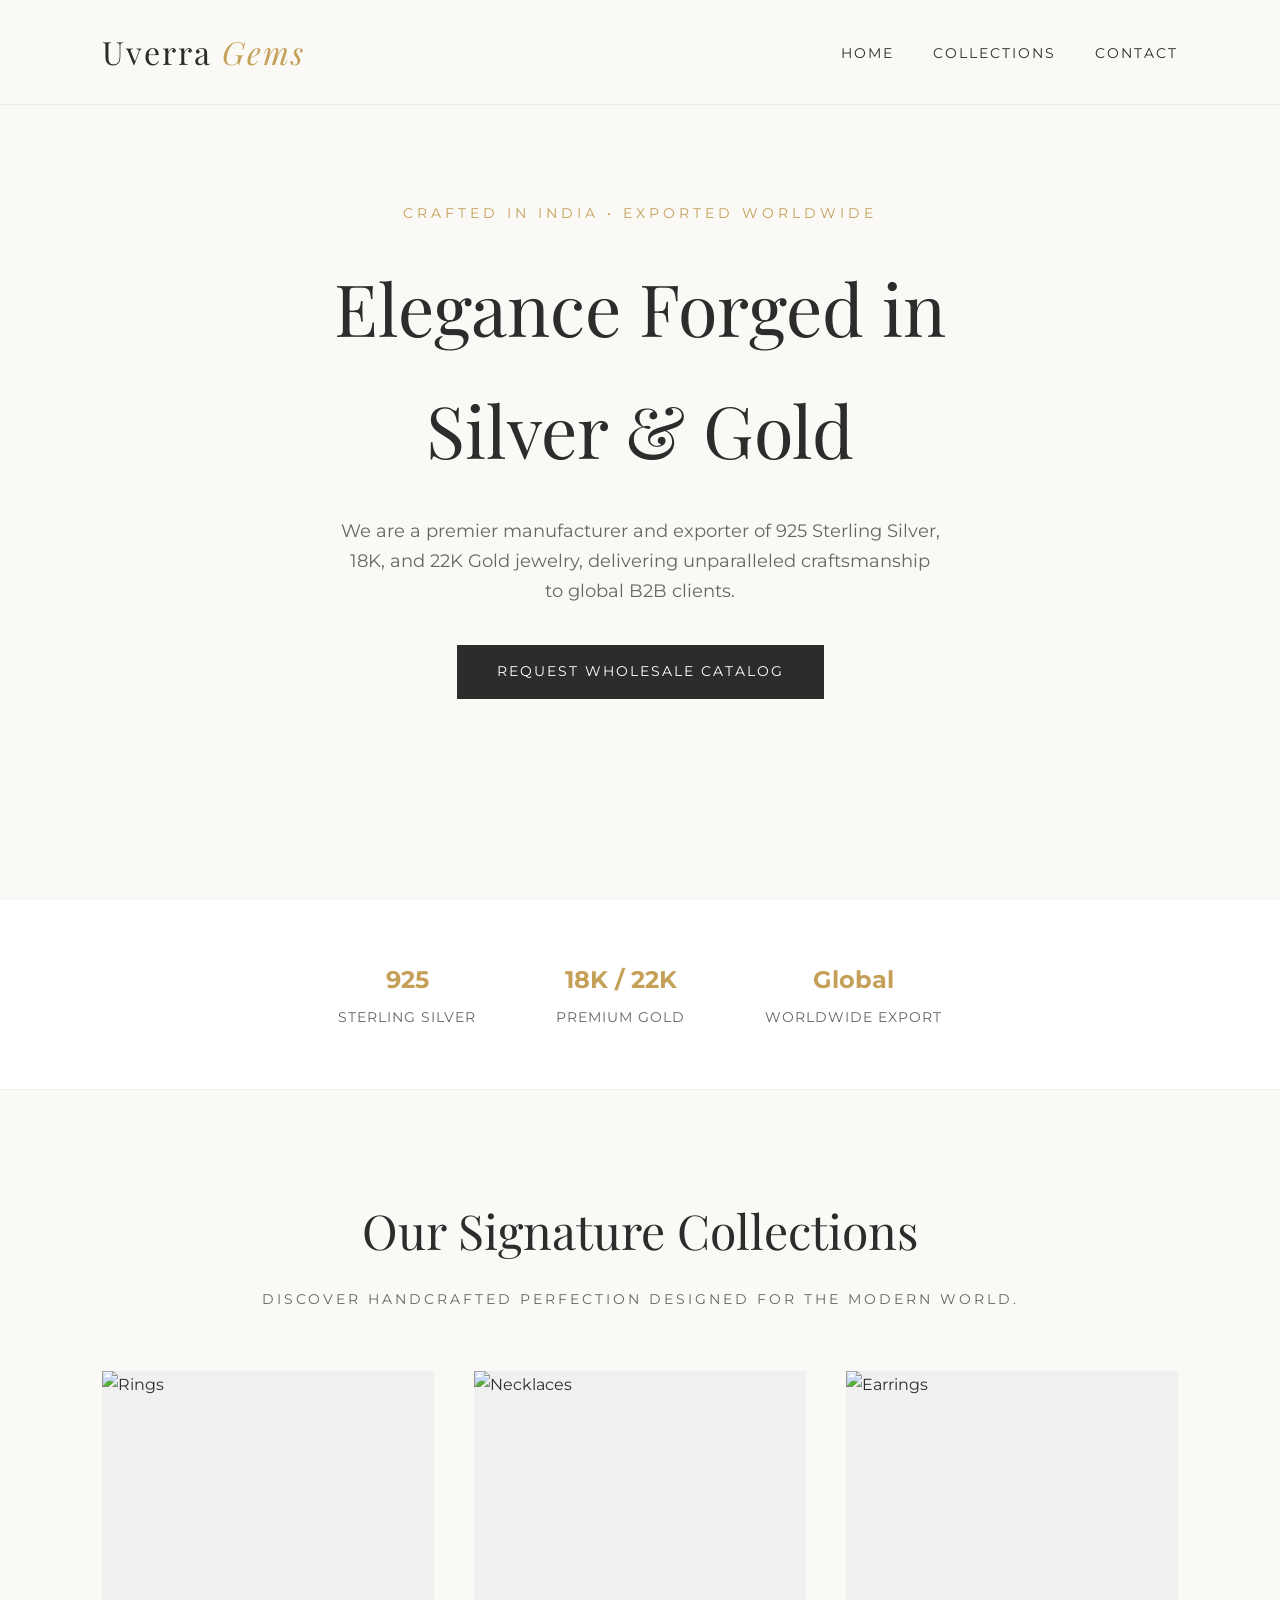
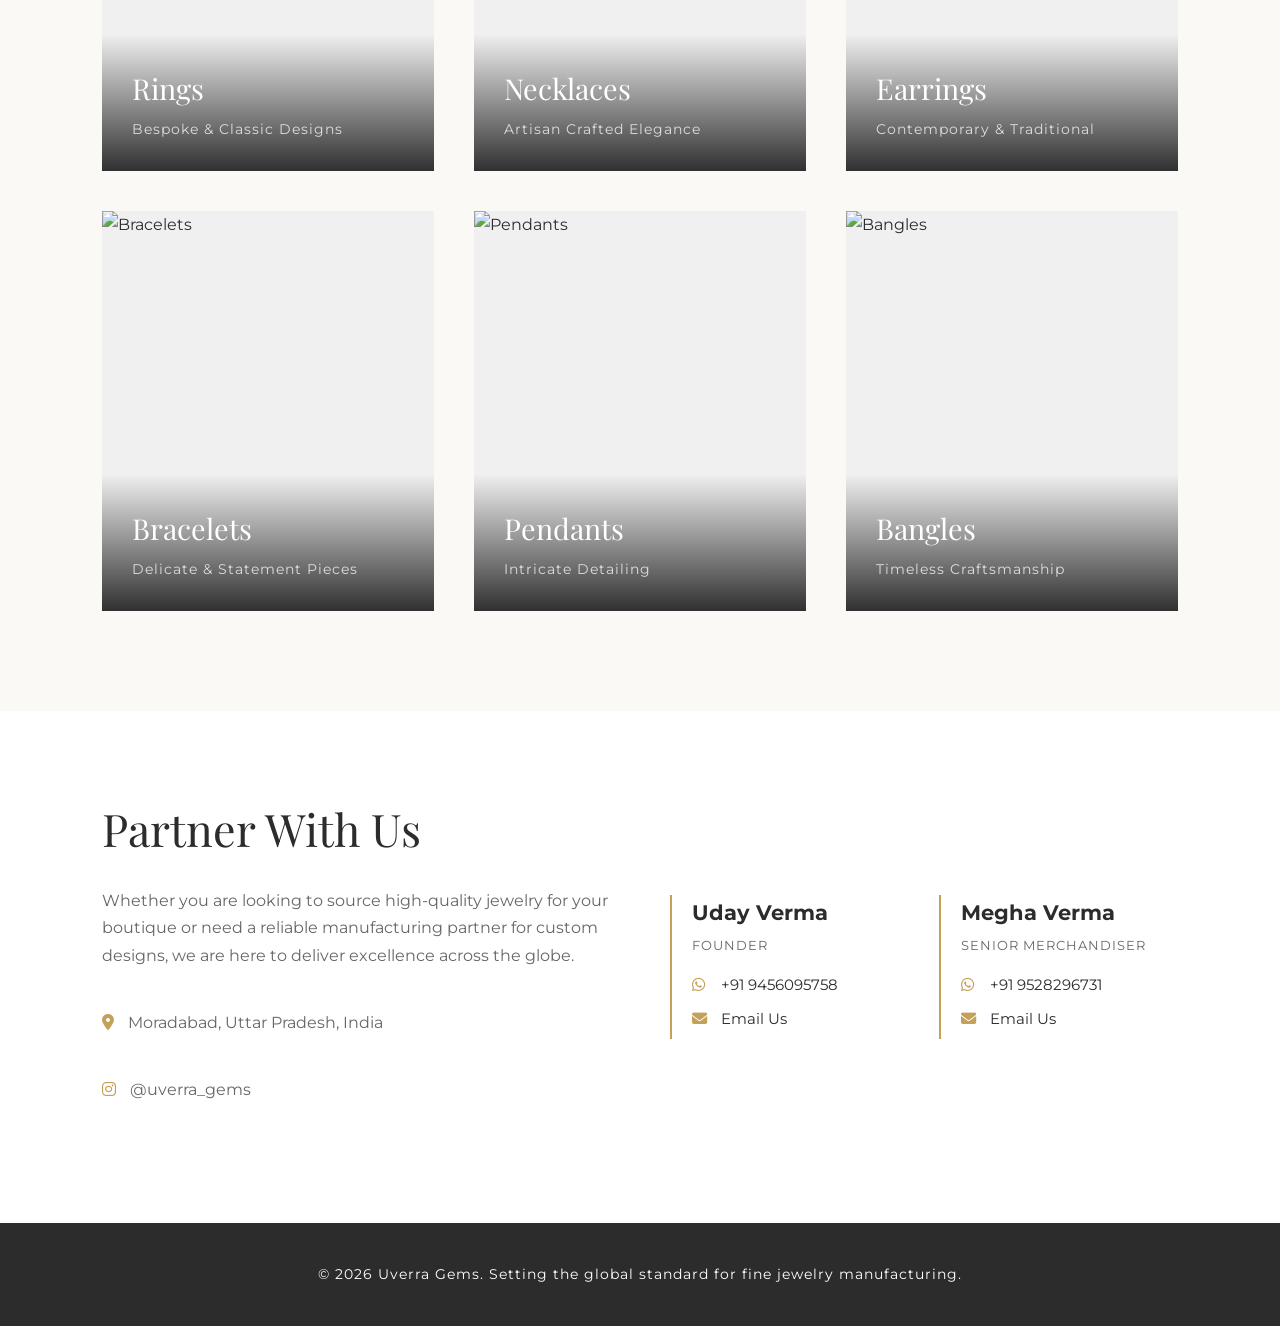
==== index.html @ e24ec90b "Rename index .html to index.html" ====
<!DOCTYPE html>
<html lang="en">
<head>
    <meta charset="UTF-8">
    <meta name="viewport" content="width=device-width, initial-scale=1.0">
    <title>Uverra Gems | Exquisite Jewelry Exporter</title>
    <!-- Google Fonts for Premium Typography -->
    <link href="https://fonts.googleapis.com/css2?family=Playfair+Display:ital,wght@0,400;0,600;1,400&family=Montserrat:wght@300;400;500&display=swap" rel="stylesheet">
    <link rel="stylesheet" href="https://cdnjs.cloudflare.com/ajax/libs/font-awesome/6.4.0/css/all.min.css">
    <style>
        /* Modern Luxury Theme */
        :root {
            --bg-color: #faf9f6; 
            --text-main: #2c2c2c; 
            --gold-accent: #c5a059; 
            --gray-light: #f0f0f0;
            --text-light: #666666;
        }

        * {
            margin: 0;
            padding: 0;
            box-sizing: border-box;
            scroll-behavior: smooth;
        }

        body {
            background-color: var(--bg-color);
            color: var(--text-main);
            font-family: 'Montserrat', sans-serif;
            line-height: 1.7;
        }

        h1, h2, h3, .logo {
            font-family: 'Playfair Display', serif;
            font-weight: 400;
        }

        a {
            text-decoration: none;
            color: inherit;
        }

        /* Transparent to Solid Navbar */
        nav {
            position: fixed;
            top: 0;
            width: 100%;
            padding: 25px 8%;
            display: flex;
            justify-content: space-between;
            align-items: center;
            background: rgba(250, 249, 246, 0.95);
            backdrop-filter: blur(5px);
            z-index: 1000;
            border-bottom: 1px solid rgba(0,0,0,0.05);
        }

        .logo {
            font-size: 2rem;
            color: var(--text-main);
            letter-spacing: 2px;
        }

        .logo span {
            color: var(--gold-accent);
            font-style: italic;
        }

        .nav-links a {
            font-size: 0.85rem;
            text-transform: uppercase;
            letter-spacing: 2px;
            margin-left: 35px;
            transition: color 0.3s;
        }

        .nav-links a:hover {
            color: var(--gold-accent);
        }

        /* Hero Section */
        .hero {
            height: 100vh;
            background: linear-gradient(rgba(250, 249, 246, 0.8), rgba(250, 249, 246, 0.9)), url('https://images.unsplash.com/photo-1515562141207-7a88fb7ce338?q=80&w=2000&auto=format&fit=crop') center/cover;
            display: flex;
            flex-direction: column;
            justify-content: center;
            align-items: center;
            text-align: center;
            padding: 0 20px;
        }

        .hero-subtitle {
            font-size: 0.9rem;
            text-transform: uppercase;
            letter-spacing: 4px;
            color: var(--gold-accent);
            margin-bottom: 20px;
        }

        .hero h1 {
            font-size: 4.5rem;
            margin-bottom: 25px;
            color: var(--text-main);
            max-width: 800px;
        }

        .hero-text {
            font-size: 1.1rem;
            color: var(--text-light);
            max-width: 600px;
            margin-bottom: 40px;
        }

        .btn-primary {
            padding: 15px 40px;
            background-color: var(--text-main);
            color: #fff;
            text-transform: uppercase;
            letter-spacing: 2px;
            font-size: 0.85rem;
            transition: background 0.4s;
        }

        .btn-primary:hover {
            background-color: var(--gold-accent);
        }

        /* Info Banner */
        .info-banner {
            display: flex;
            justify-content: center;
            gap: 80px;
            padding: 60px 20px;
            background: #fff;
            border-bottom: 1px solid var(--gray-light);
        }

        .info-item {
            text-align: center;
        }

        .info-item h4 {
            font-size: 1.5rem;
            color: var(--gold-accent);
            margin-bottom: 5px;
        }

        .info-item p {
            font-size: 0.85rem;
            text-transform: uppercase;
            letter-spacing: 1px;
            color: var(--text-light);
        }

        /* Collections Section */
        .section-padding {
            padding: 100px 8%;
        }

        .section-title {
            text-align: center;
            font-size: 3rem;
            margin-bottom: 15px;
        }

        .section-subtitle {
            text-align: center;
            font-size: 0.9rem;
            text-transform: uppercase;
            letter-spacing: 3px;
            color: var(--text-light);
            margin-bottom: 60px;
        }

        .grid-container {
            display: grid;
            grid-template-columns: repeat(auto-fit, minmax(300px, 1fr));
            gap: 40px;
        }

        .collection-card {
            position: relative;
            height: 400px;
            overflow: hidden;
            background-color: var(--gray-light);
        }

        .collection-card img {
            width: 100%;
            height: 100%;
            object-fit: cover;
            transition: transform 0.8s ease;
        }

        .collection-overlay {
            position: absolute;
            bottom: 0;
            left: 0;
            width: 100%;
            padding: 30px;
            background: linear-gradient(transparent, rgba(0,0,0,0.8));
            color: #fff;
        }

        .collection-overlay h3 {
            font-size: 1.8rem;
            margin-bottom: 5px;
            font-family: 'Playfair Display', serif;
        }

        .collection-overlay p {
            font-size: 0.85rem;
            letter-spacing: 1px;
            color: #ddd;
        }

        .collection-card:hover img {
            transform: scale(1.05);
        }

        /* Contact Section */
        .contact-wrapper {
            background-color: #fff;
            padding: 80px 8%;
            display: grid;
            grid-template-columns: 1fr 1fr;
            gap: 60px;
            align-items: center;
        }

        .contact-text h2 {
            font-size: 2.8rem;
            margin-bottom: 20px;
        }

        .contact-text p {
            color: var(--text-light);
            margin-bottom: 40px;
        }

        .team-grid {
            display: grid;
            grid-template-columns: 1fr 1fr;
            gap: 30px;
        }

        .team-member {
            border-left: 2px solid var(--gold-accent);
            padding-left: 20px;
        }

        .team-member h4 {
            font-size: 1.3rem;
            margin-bottom: 5px;
        }

        .team-member span {
            display: block;
            font-size: 0.8rem;
            text-transform: uppercase;
            letter-spacing: 1px;
            color: var(--text-light);
            margin-bottom: 15px;
        }

        .contact-links a {
            display: block;
            margin-bottom: 8px;
            font-size: 0.95rem;
            transition: color 0.3s;
        }

        .contact-links a:hover {
            color: var(--gold-accent);
        }

        .contact-links i {
            width: 25px;
            color: var(--gold-accent);
        }

        footer {
            text-align: center;
            padding: 40px;
            background-color: var(--text-main);
            color: #fff;
            font-size: 0.85rem;
            letter-spacing: 1px;
        }

        @media (max-width: 768px) {
            .nav-links { display: none; }
            .hero h1 { font-size: 3rem; }
            .contact-wrapper { grid-template-columns: 1fr; }
            .info-banner { flex-direction: column; gap: 30px; }
        }
    </style>
</head>
<body>

    <nav>
        <div class="logo">Uverra <span>Gems</span></div>
        <div class="nav-links">
            <a href="#home">Home</a>
            <a href="#collections">Collections</a>
            <a href="#contact">Contact</a>
        </div>
    </nav>

    <section id="home" class="hero">
        <div class="hero-subtitle">Crafted in India • Exported Worldwide</div>
        <h1>Elegance Forged in Silver & Gold</h1>
        <p class="hero-text">We are a premier manufacturer and exporter of 925 Sterling Silver, 18K, and 22K Gold jewelry, delivering unparalleled craftsmanship to global B2B clients.</p>
        <a href="https://wa.me/919456095758?text=Hello%20Uverra%20Gems,%20I%20am%20interested%20in%20your%20jewelry%20export%20catalog." target="_blank" class="btn-primary">Request Wholesale Catalog</a>
    </section>

    <div class="info-banner">
        <div class="info-item">
            <h4>925</h4>
            <p>Sterling Silver</p>
        </div>
        <div class="info-item">
            <h4>18K / 22K</h4>
            <p>Premium Gold</p>
        </div>
        <div class="info-item">
            <h4>Global</h4>
            <p>Worldwide Export</p>
        </div>
    </div>

    <!-- Expanded Collections Gallery -->
    <section id="collections" class="section-padding">
        <h2 class="section-title">Our Signature Collections</h2>
        <p class="section-subtitle">Discover handcrafted perfection designed for the modern world.</p>
        
        <div class="grid-container">
            <!-- 1. Rings -->
            <div class="collection-card">
                <img src="https://images.unsplash.com/photo-1605100804763-247f67b2548e?q=80&w=800&auto=format&fit=crop" alt="Rings">
                <div class="collection-overlay">
                    <h3>Rings</h3>
                    <p>Bespoke & Classic Designs</p>
                </div>
            </div>

            <!-- 2. Necklaces -->
            <div class="collection-card">
                <img src="https://images.unsplash.com/photo-1599643478514-4a4e0f1523bb?q=80&w=800&auto=format&fit=crop" alt="Necklaces">
                <div class="collection-overlay">
                    <h3>Necklaces</h3>
                    <p>Artisan Crafted Elegance</p>
                </div>
            </div>

            <!-- 3. Earrings -->
            <div class="collection-card">
                <img src="https://images.unsplash.com/photo-1535632066927-ab7c9ab60908?q=80&w=800&auto=format&fit=crop" alt="Earrings">
                <div class="collection-overlay">
                    <h3>Earrings</h3>
                    <p>Contemporary & Traditional</p>
                </div>
            </div>

            <!-- 4. Bracelets -->
            <div class="collection-card">
                <img src="https://images.unsplash.com/photo-1611591437281-460bfbe1220a?q=80&w=800&auto=format&fit=crop" alt="Bracelets">
                <div class="collection-overlay">
                    <h3>Bracelets</h3>
                    <p>Delicate & Statement Pieces</p>
                </div>
            </div>

            <!-- 5. Pendants -->
            <div class="collection-card">
                <img src="https://images.unsplash.com/photo-1599643477877-530eb83abc8e?q=80&w=800&auto=format&fit=crop" alt="Pendants">
                <div class="collection-overlay">
                    <h3>Pendants</h3>
                    <p>Intricate Detailing</p>
                </div>
            </div>

            <!-- 6. Bangles -->
            <div class="collection-card">
                <img src="https://images.unsplash.com/photo-1611652022419-a9419f74343d?q=80&w=800&auto=format&fit=crop" alt="Bangles">
                <div class="collection-overlay">
                    <h3>Bangles</h3>
                    <p>Timeless Craftsmanship</p>
                </div>
            </div>
        </div>
    </section>

    <!-- Professional Contact Section -->
    <section id="contact" class="contact-wrapper">
        <div class="contact-text">
            <h2>Partner With Us</h2>
            <p>Whether you are looking to source high-quality jewelry for your boutique or need a reliable manufacturing partner for custom designs, we are here to deliver excellence across the globe.</p>
            
            <div style="margin-top: 30px;">
                <p><i class="fa-solid fa-location-dot" style="color: var(--gold-accent); margin-right: 10px;"></i> Moradabad, Uttar Pradesh, India</p>
                <p style="margin-top: 10px;"><i class="fa-brands fa-instagram" style="color: var(--gold-accent); margin-right: 10px;"></i> <a href="https://instagram.com/uverra_gems" target="_blank">@uverra_gems</a></p>
            </div>
        </div>

        <div class="team-grid">
            <div class="team-member">
                <h4>Uday Verma</h4>
                <span>Founder</span>
                <div class="contact-links">
                    <a href="https://wa.me/919456095758" target="_blank"><i class="fa-brands fa-whatsapp"></i> +91 9456095758</a>
                    <a href="mailto:uverragems@gmail.com"><i class="fa-solid fa-envelope"></i> Email Us</a>
                </div>
            </div>

            <div class="team-member">
                <h4>Megha Verma</h4>
                <span>Senior Merchandiser</span>
                <div class="contact-links">
                    <a href="https://wa.me/919528296731" target="_blank"><i class="fa-brands fa-whatsapp"></i> +91 9528296731</a>
                    <a href="mailto:uverragems@gmail.com"><i class="fa-solid fa-envelope"></i> Email Us</a>
                </div>
            </div>
        </div>
    </section>

    <footer>
        <p>&copy; 2026 Uverra Gems. Setting the global standard for fine jewelry manufacturing.</p>
    </footer>

</body>
</html>
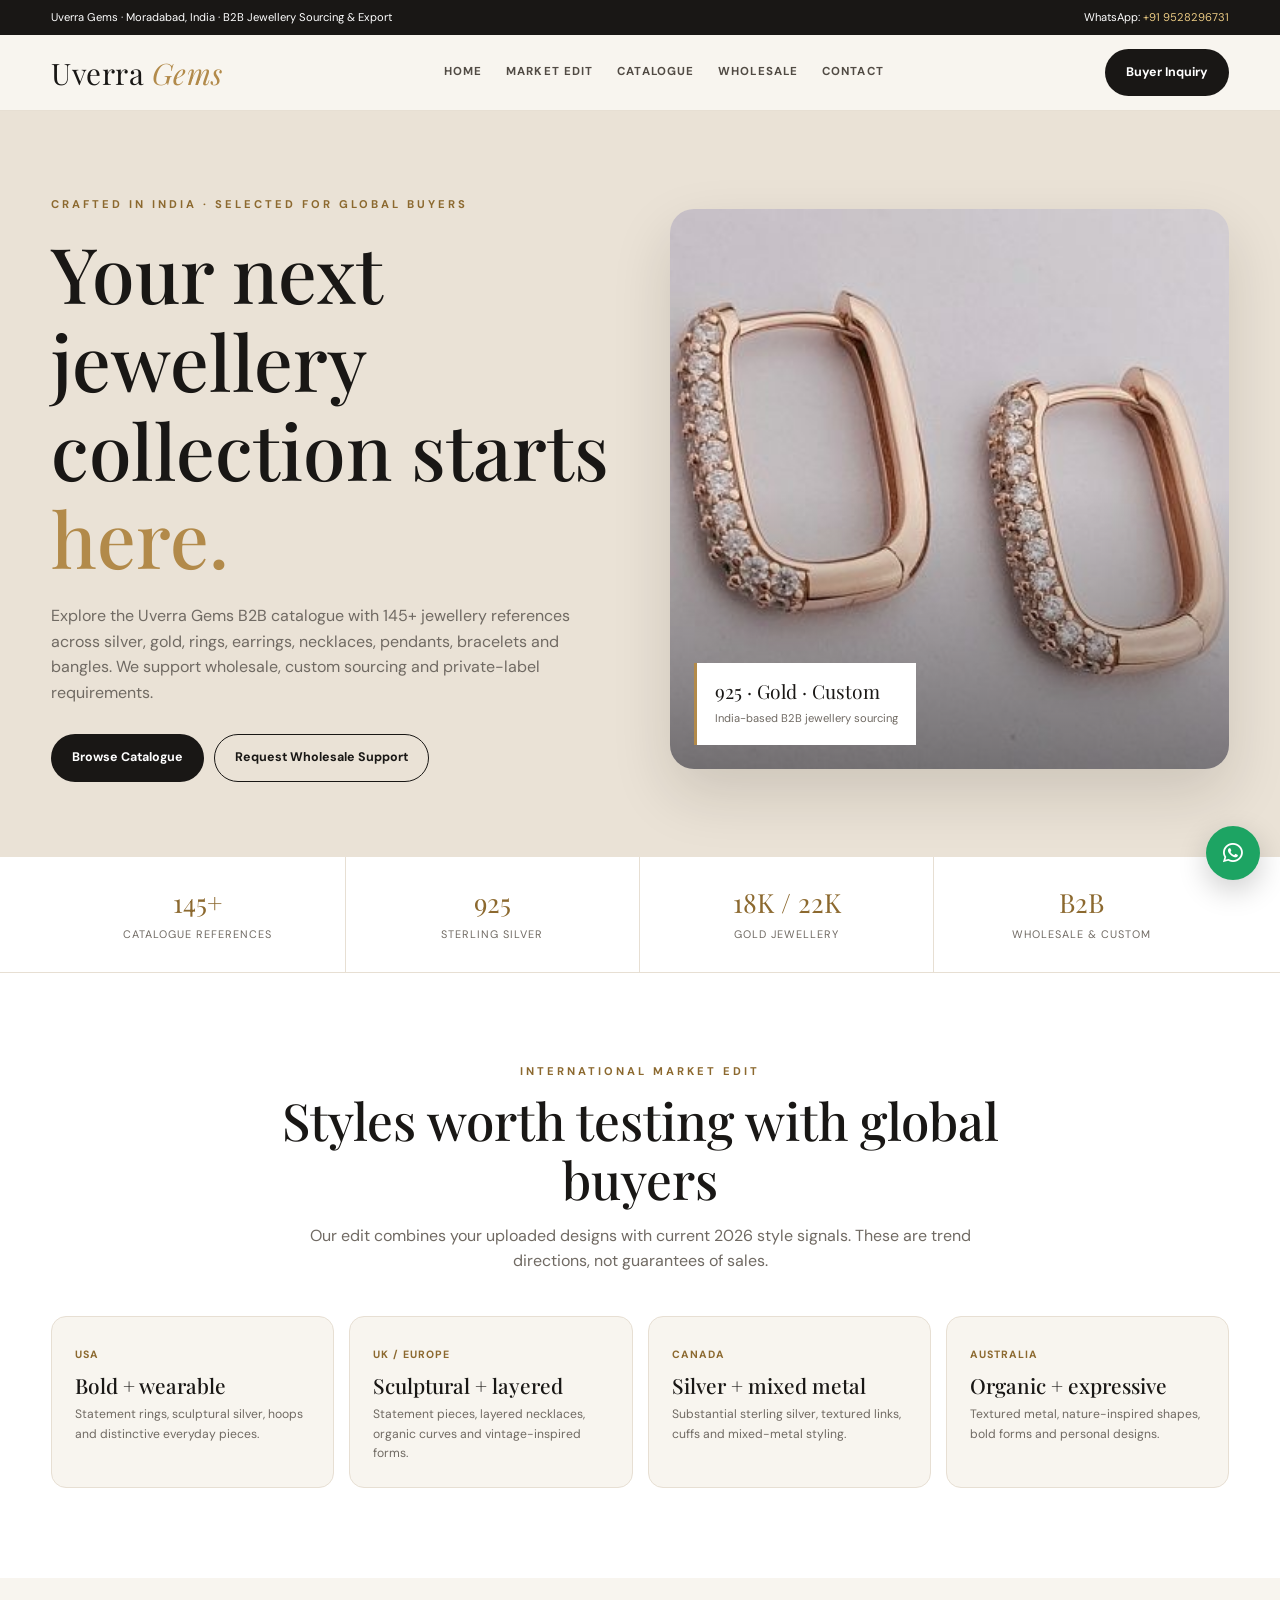
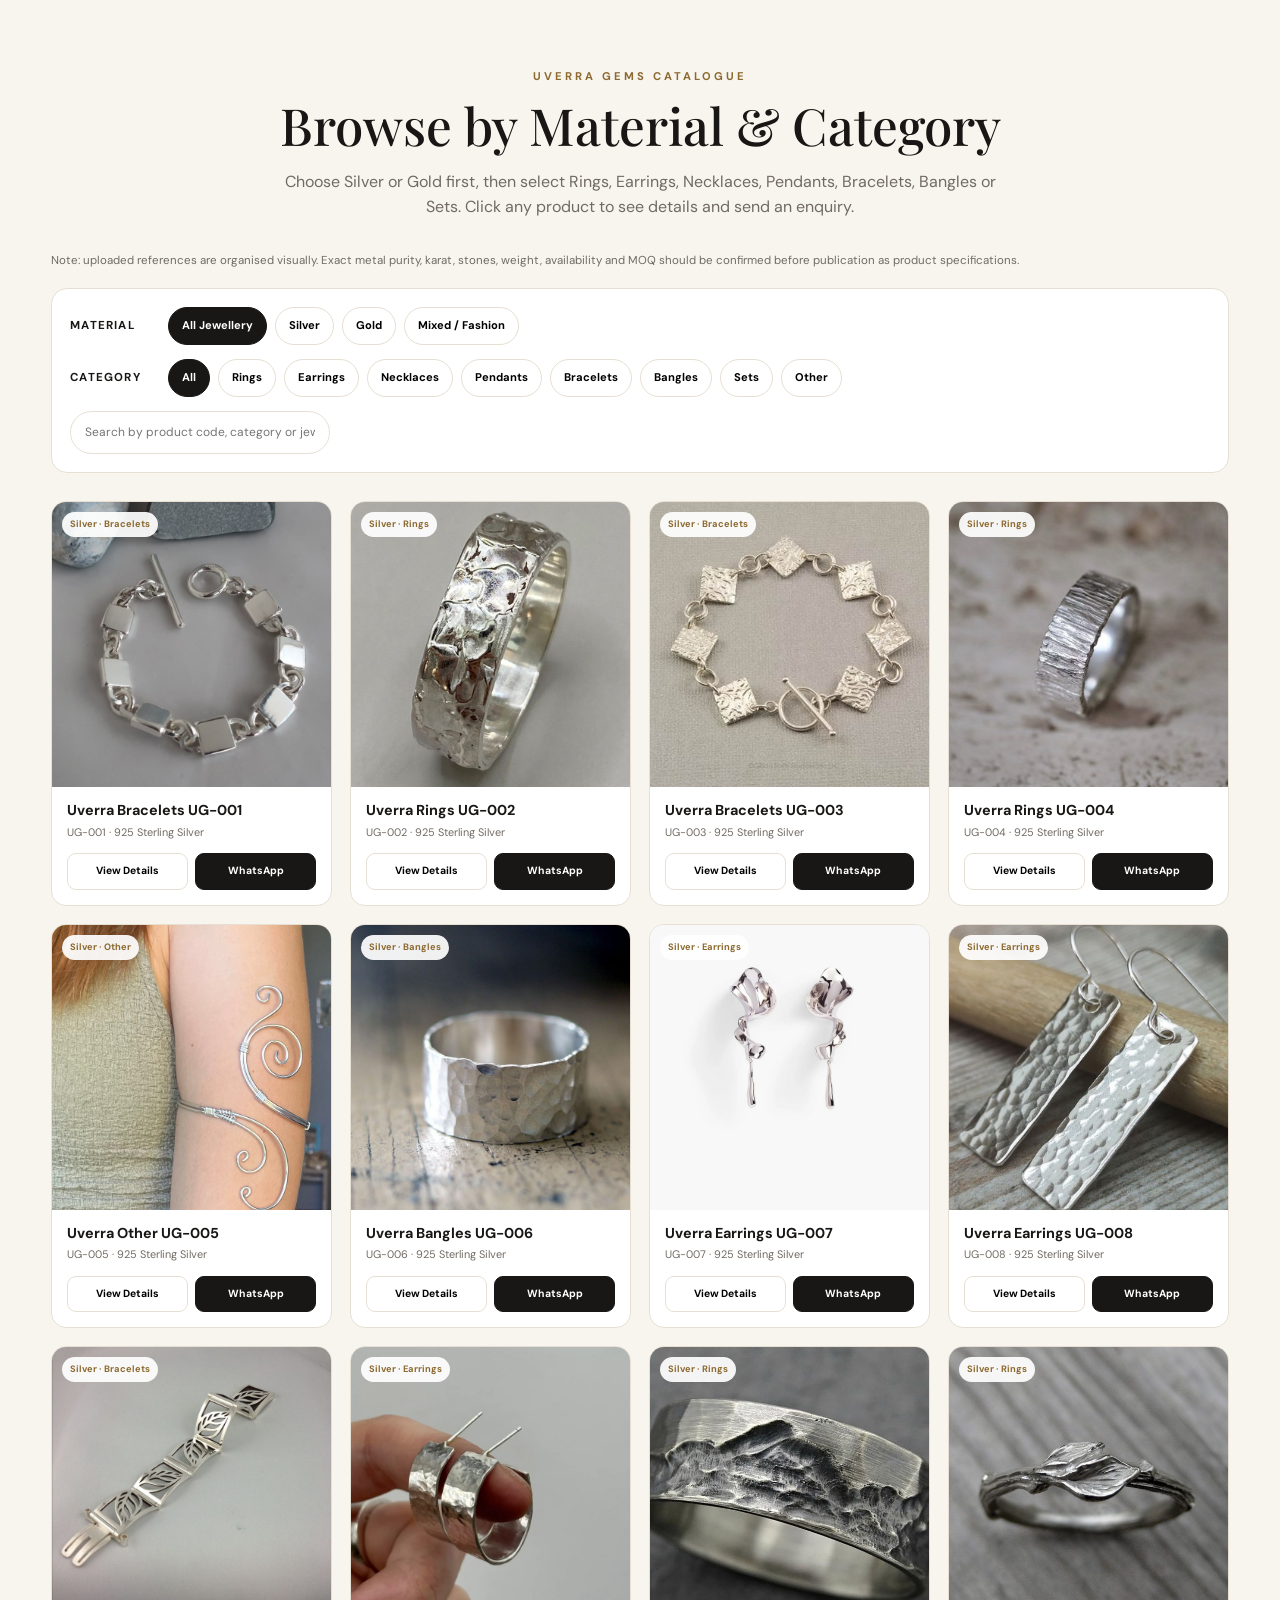
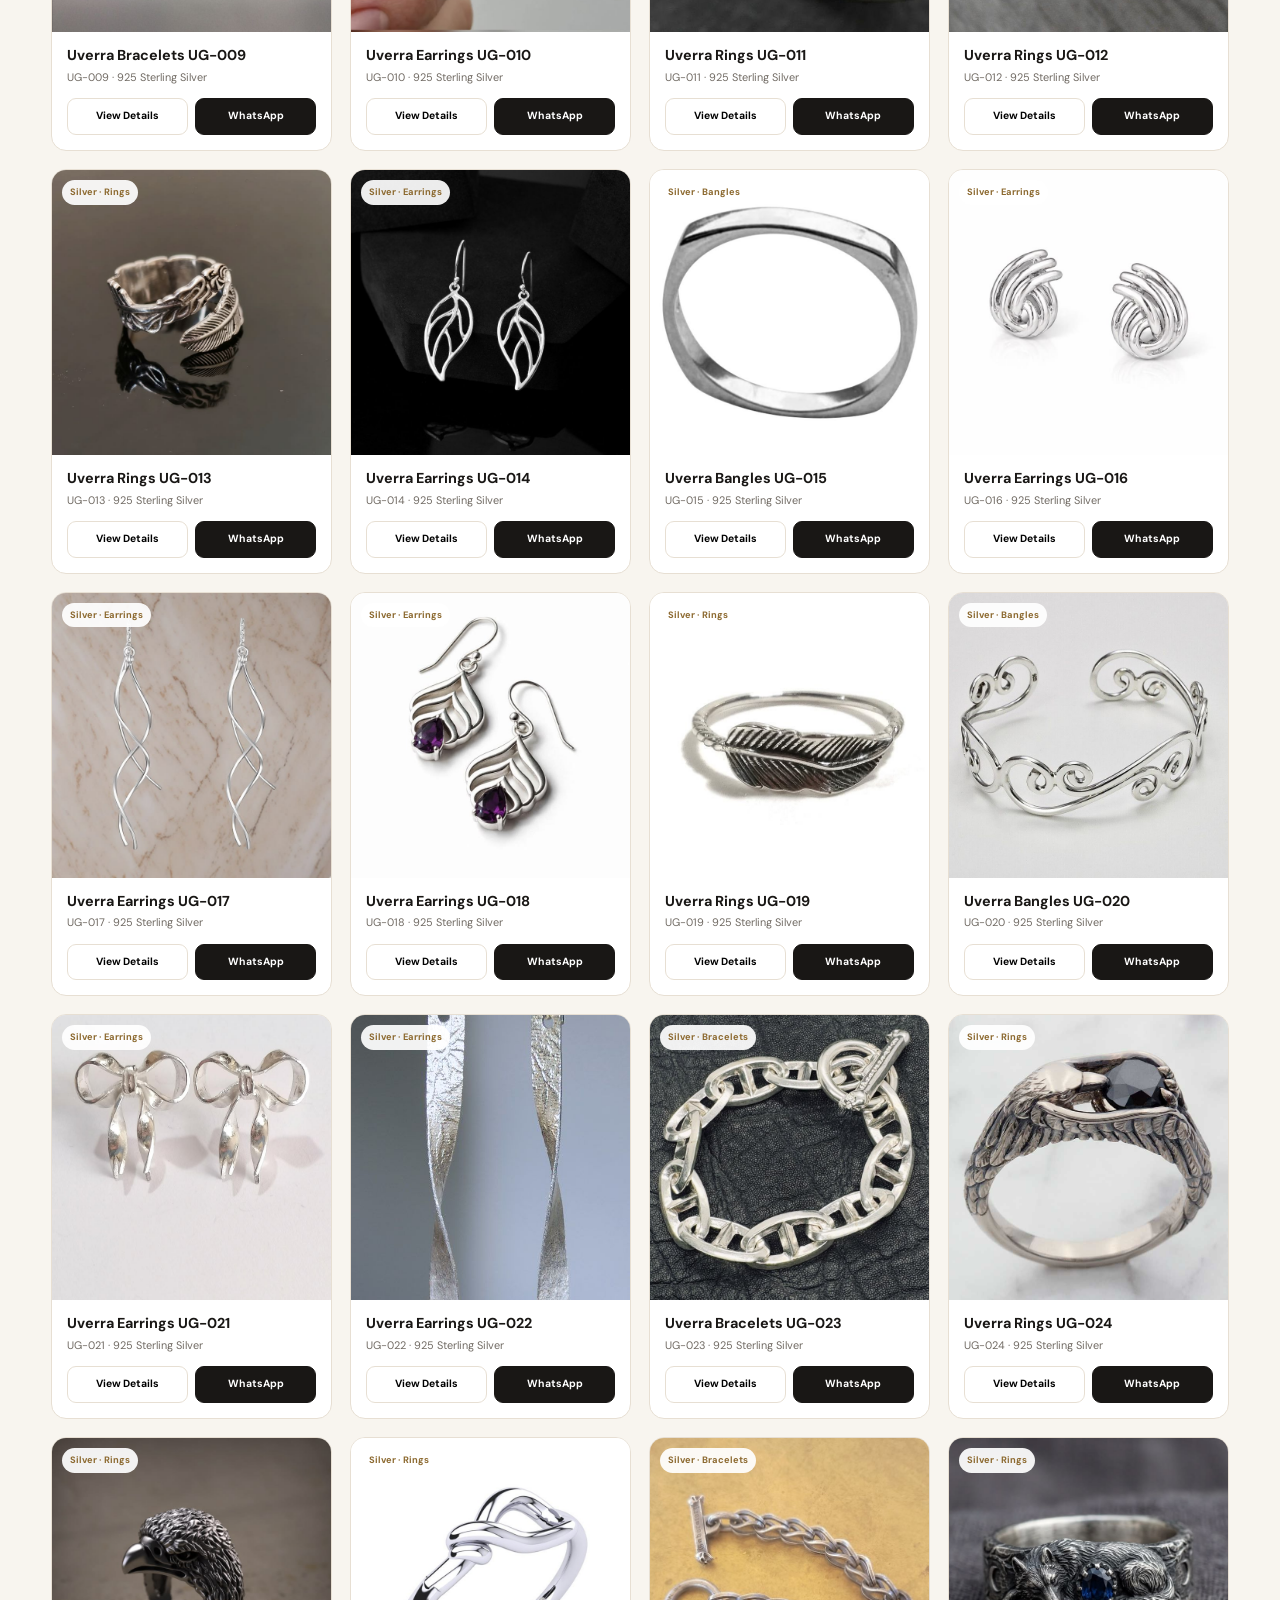
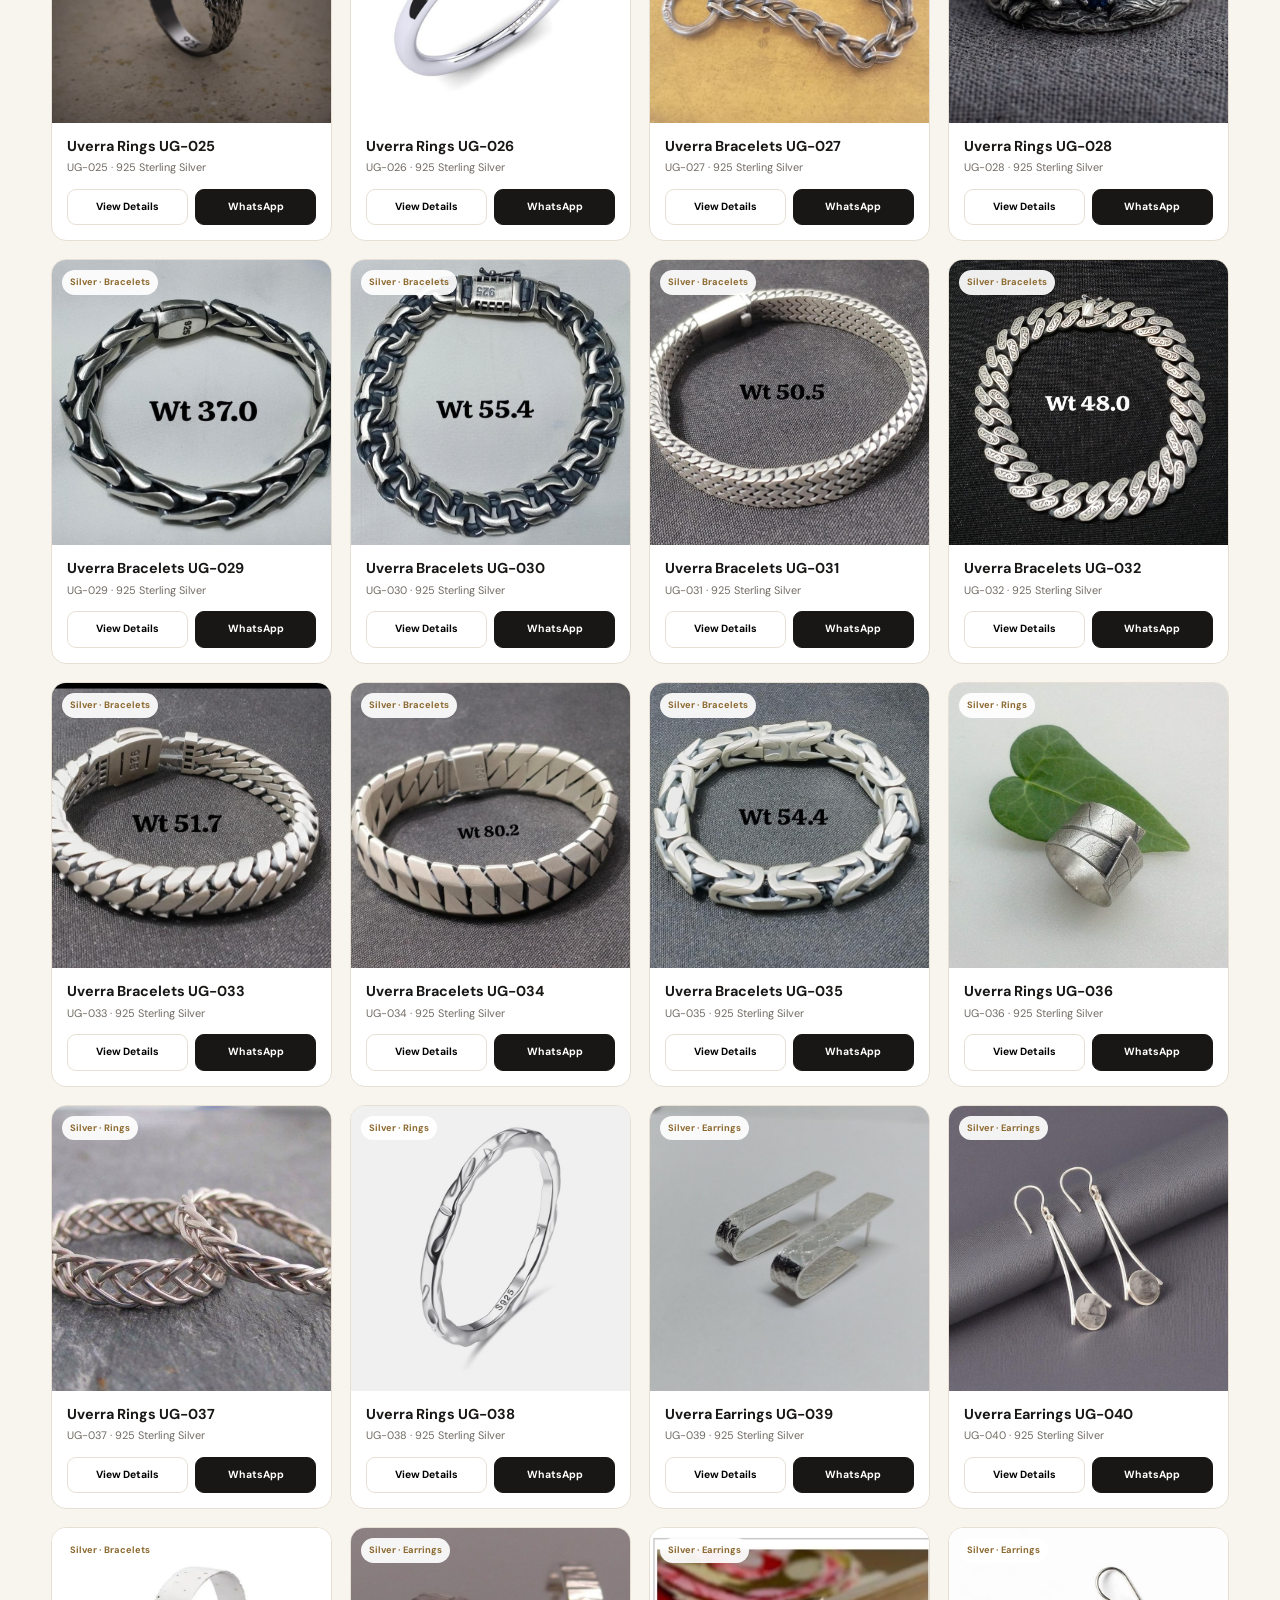
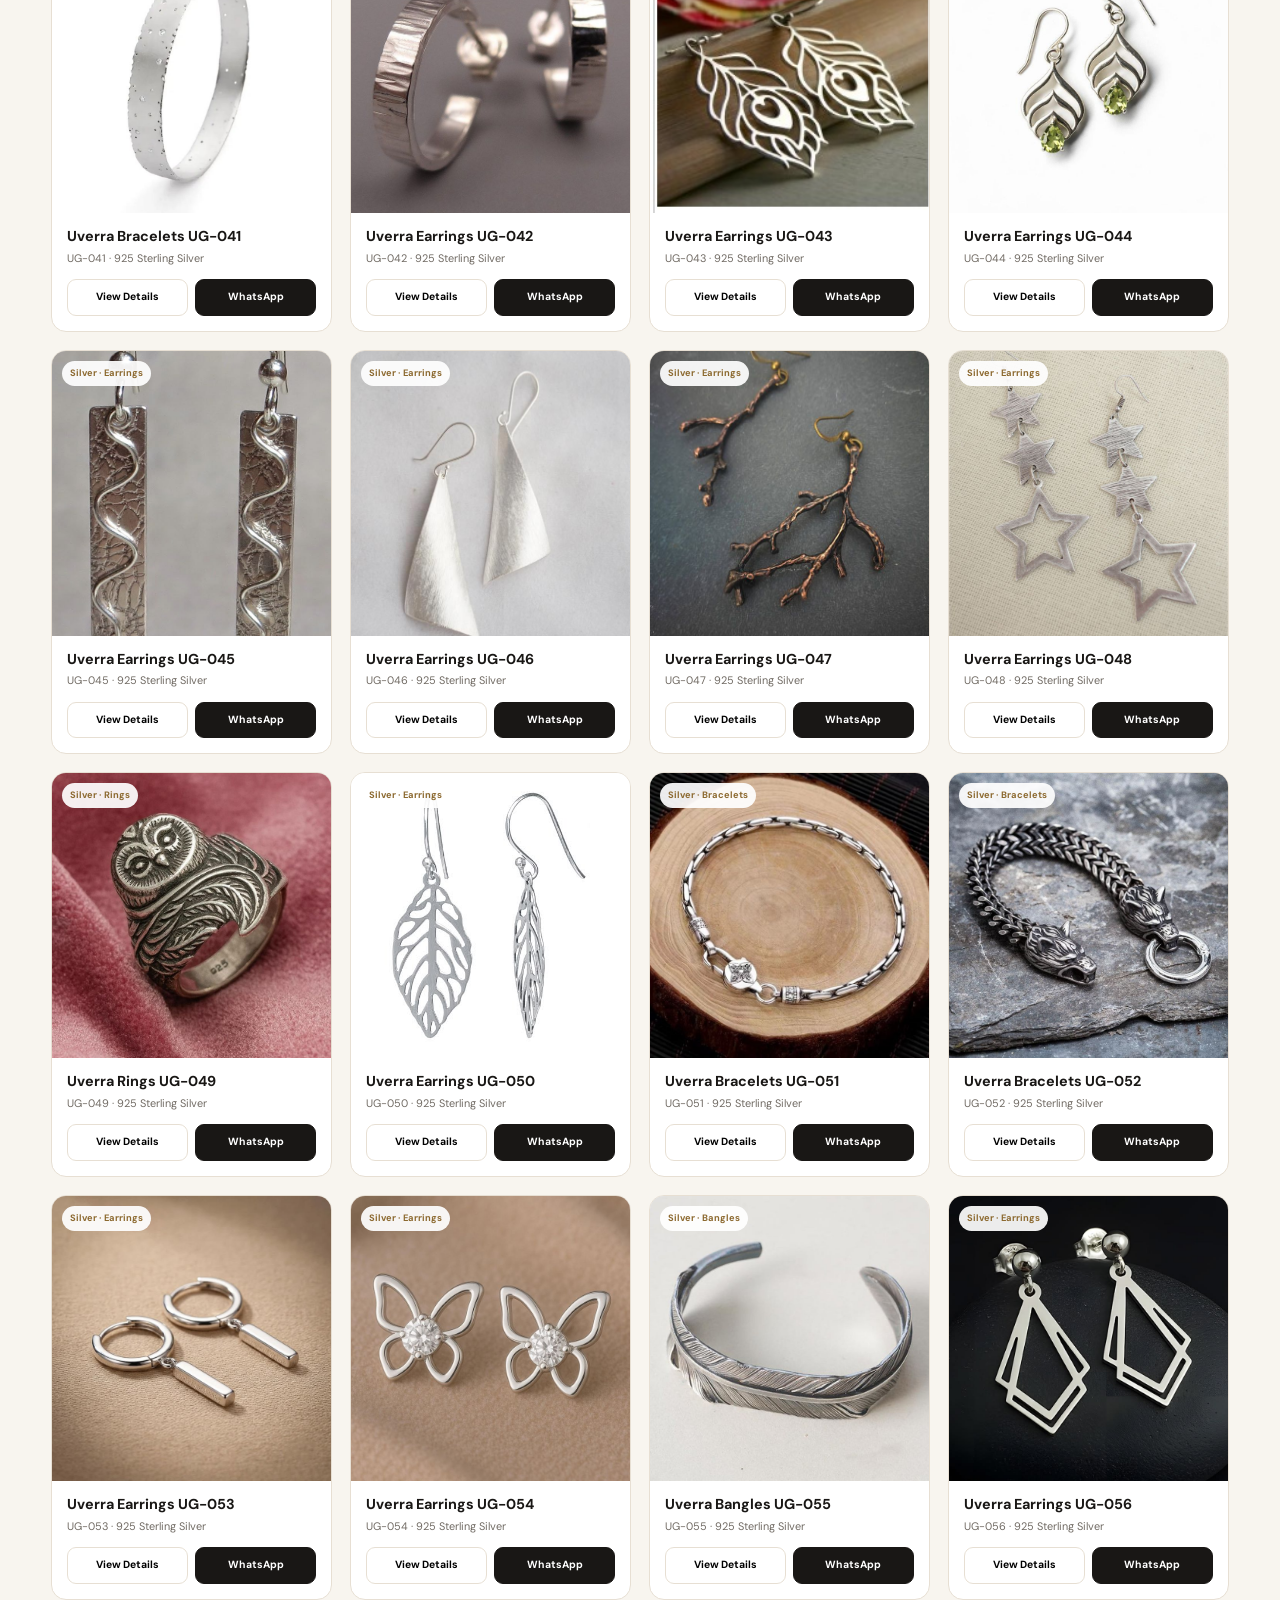
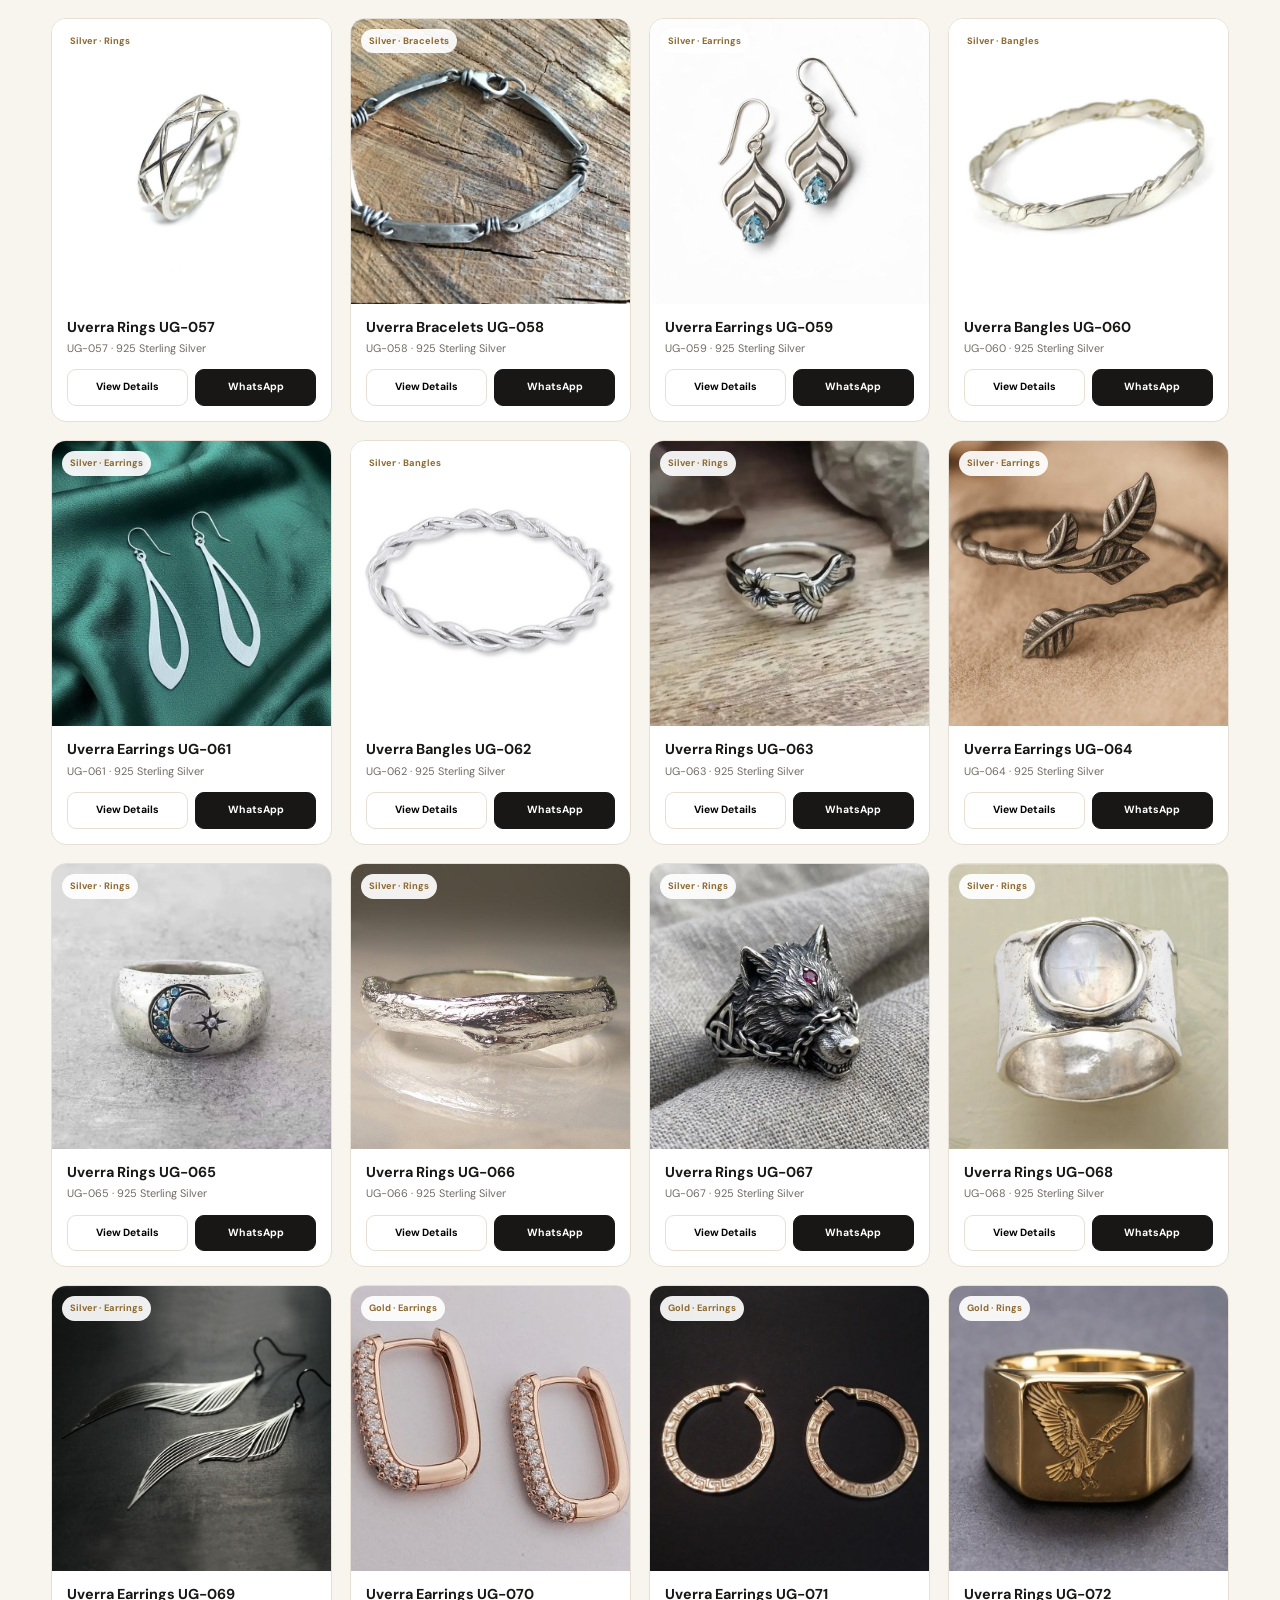
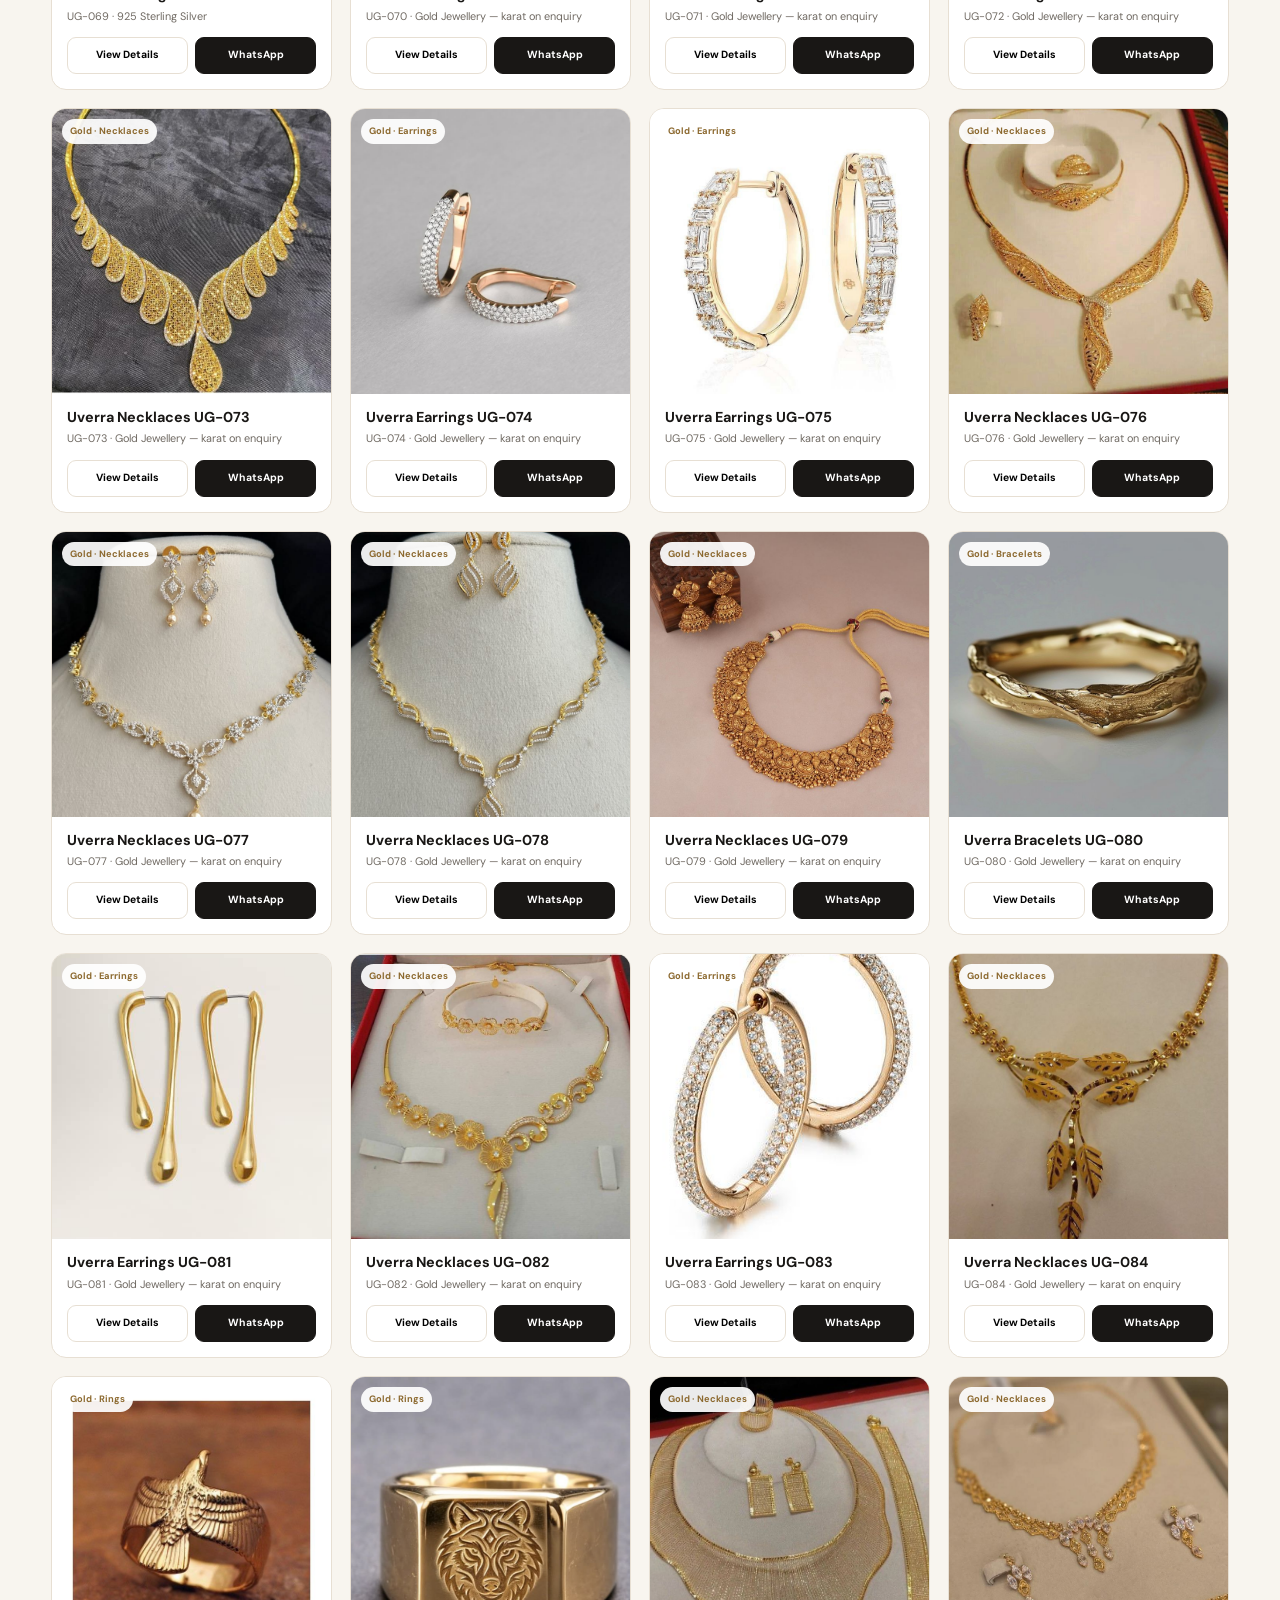
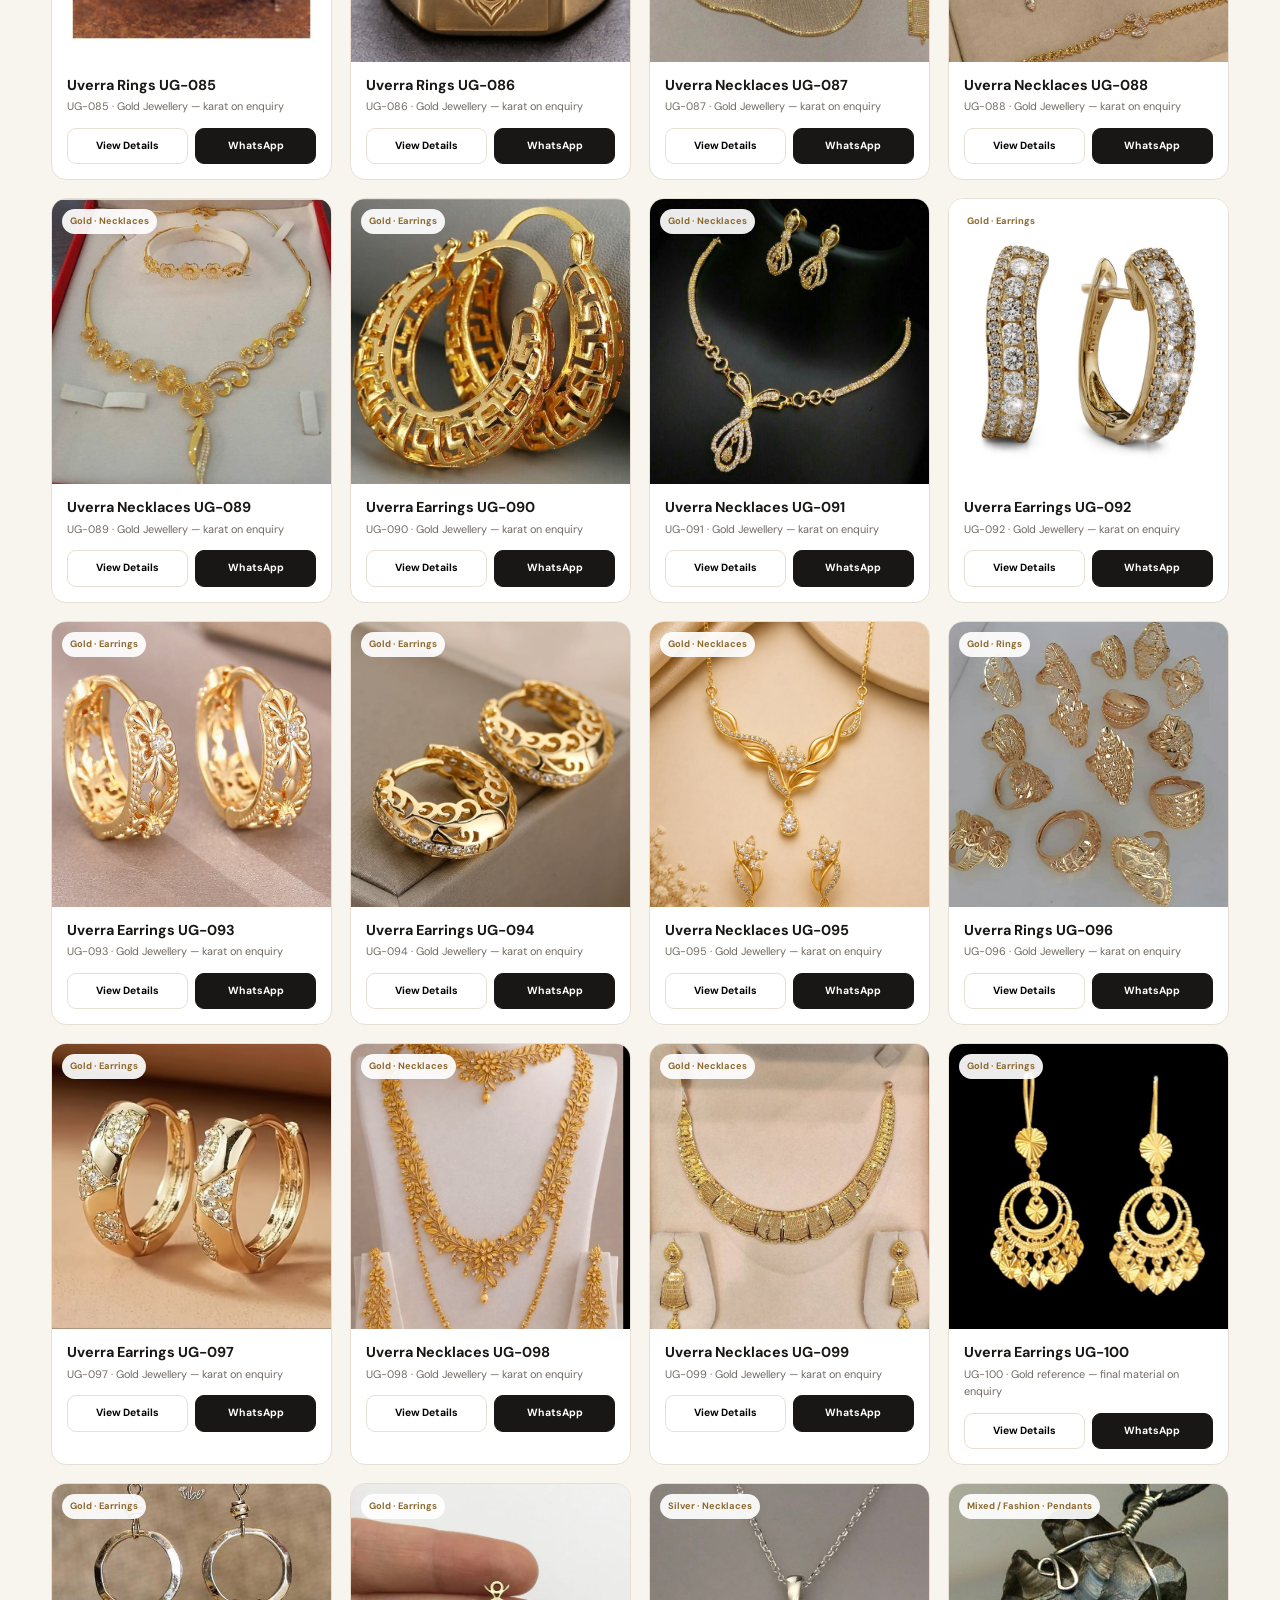
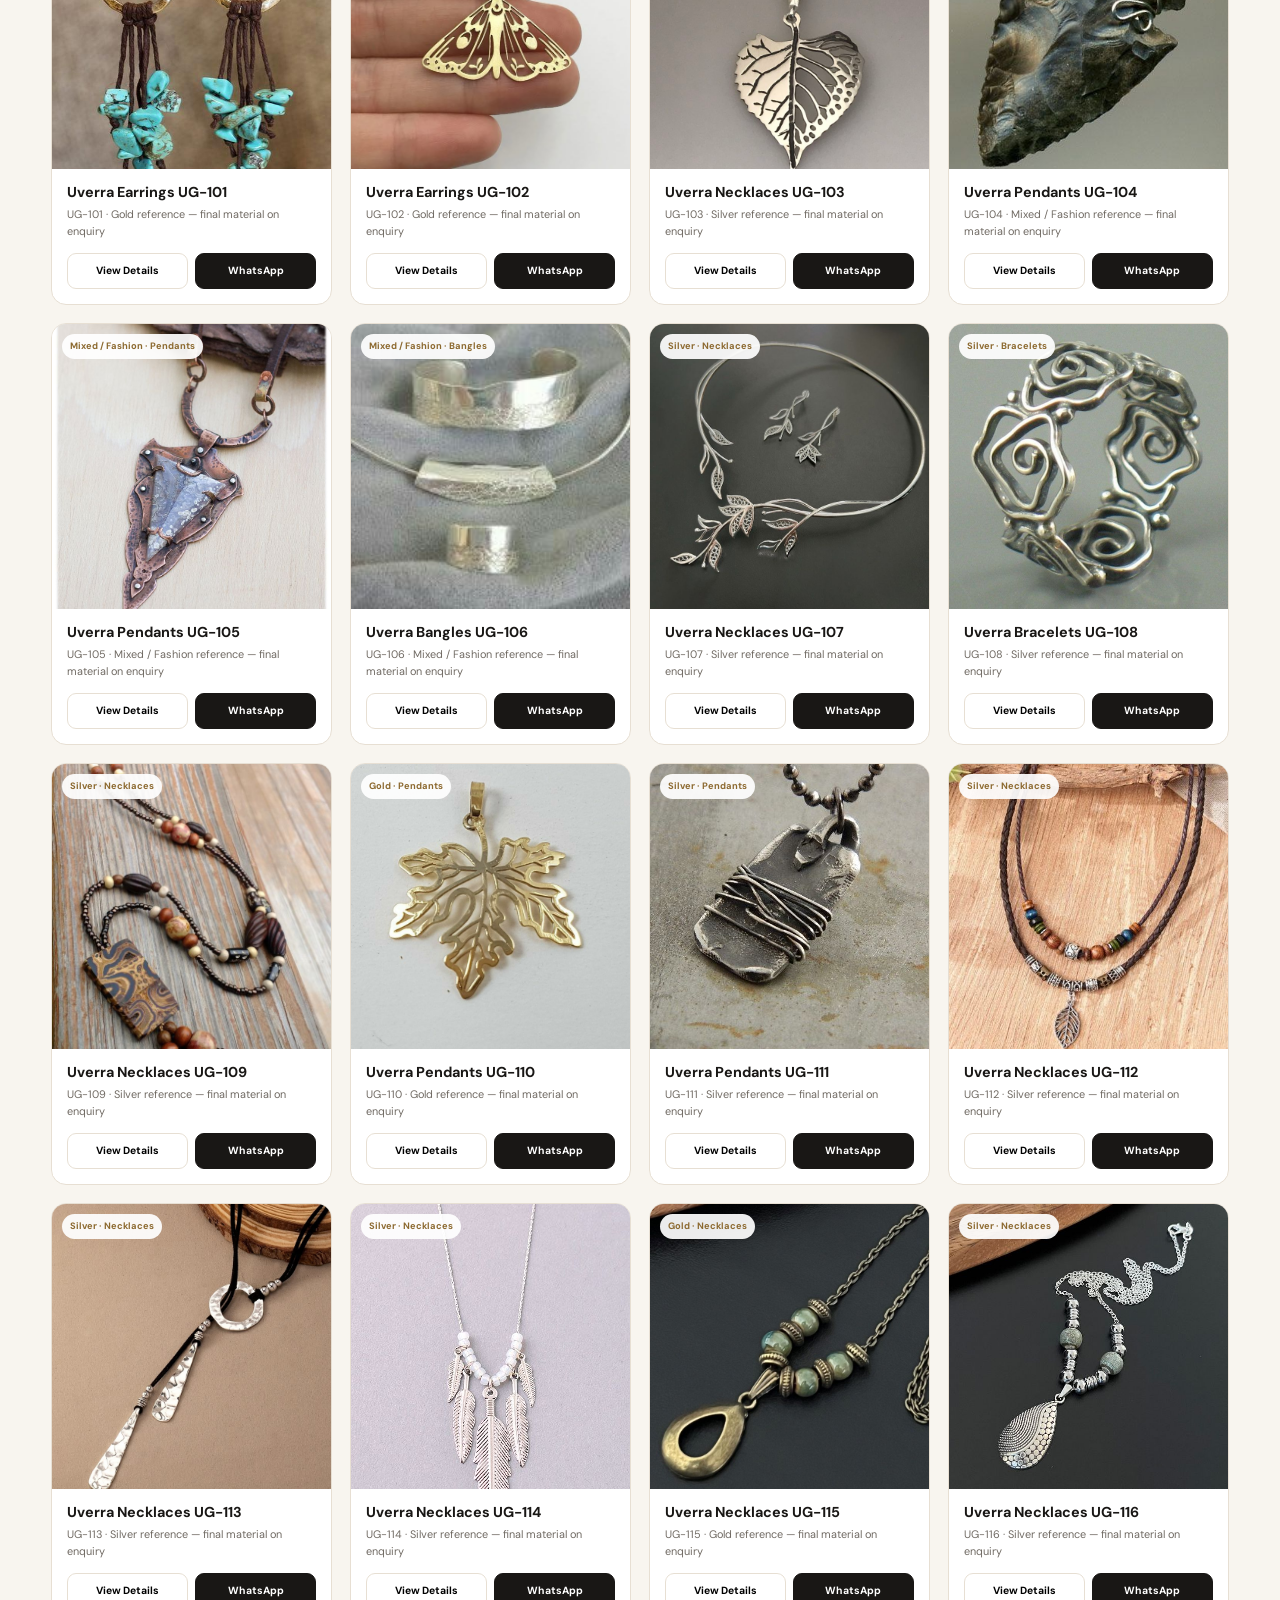
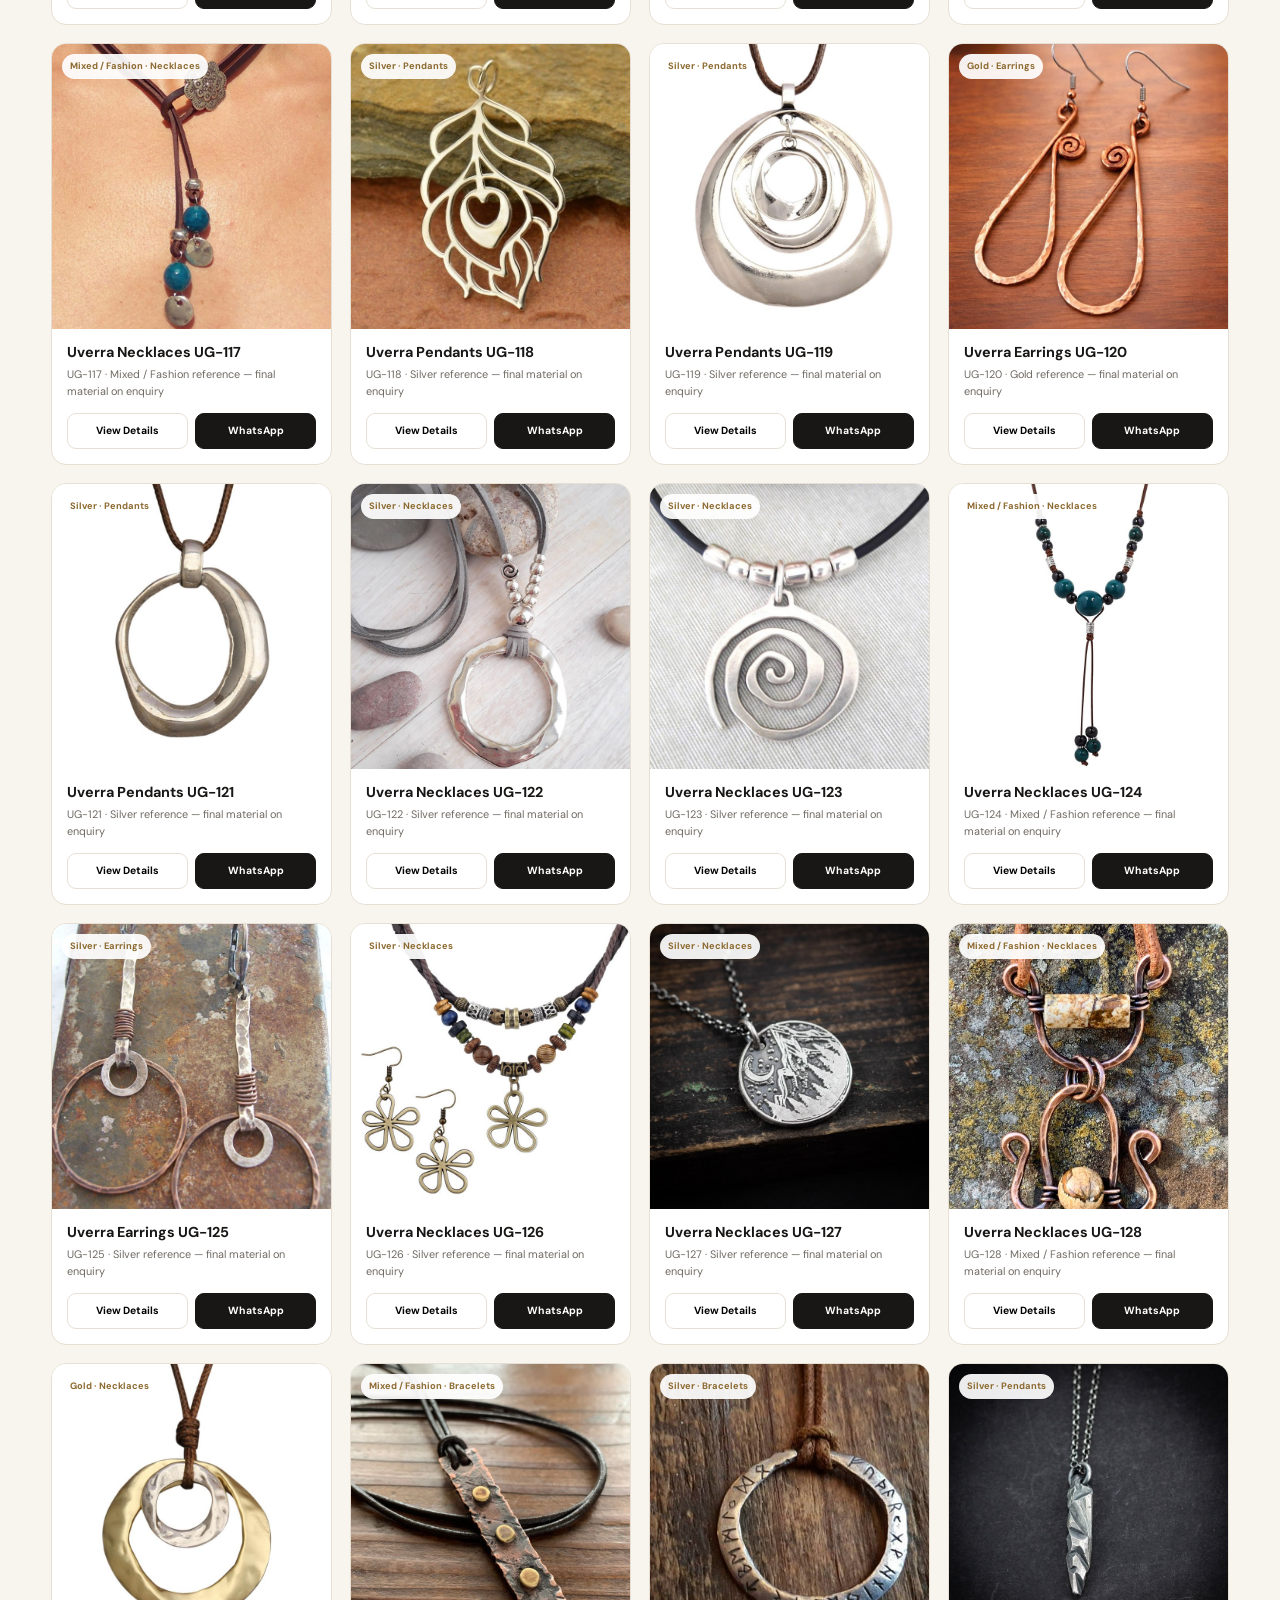
==== commit 77d1067e: "Fix product details modal close button" ====
--- a/index.html
+++ b/index.html
@@ -1,434 +1,277 @@
-<!DOCTYPE html>
-<html lang="en">
-<head>
-    <meta charset="UTF-8">
-    <meta name="viewport" content="width=device-width, initial-scale=1.0">
-    <title>Uverra Gems | Exquisite Jewelry Exporter</title>
-    <!-- Google Fonts for Premium Typography -->
-    <link href="https://fonts.googleapis.com/css2?family=Playfair+Display:ital,wght@0,400;0,600;1,400&family=Montserrat:wght@300;400;500&display=swap" rel="stylesheet">
-    <link rel="stylesheet" href="https://cdnjs.cloudflare.com/ajax/libs/font-awesome/6.4.0/css/all.min.css">
-    <style>
-        /* Modern Luxury Theme */
-        :root {
-            --bg-color: #faf9f6; 
-            --text-main: #2c2c2c; 
-            --gold-accent: #c5a059; 
-            --gray-light: #f0f0f0;
-            --text-light: #666666;
-        }
-
-        * {
-            margin: 0;
-            padding: 0;
-            box-sizing: border-box;
-            scroll-behavior: smooth;
-        }
-
-        body {
-            background-color: var(--bg-color);
-            color: var(--text-main);
-            font-family: 'Montserrat', sans-serif;
-            line-height: 1.7;
-        }
-
-        h1, h2, h3, .logo {
-            font-family: 'Playfair Display', serif;
-            font-weight: 400;
-        }
-
-        a {
-            text-decoration: none;
-            color: inherit;
-        }
-
-        /* Transparent to Solid Navbar */
-        nav {
-            position: fixed;
-            top: 0;
-            width: 100%;
-            padding: 25px 8%;
-            display: flex;
-            justify-content: space-between;
-            align-items: center;
-            background: rgba(250, 249, 246, 0.95);
-            backdrop-filter: blur(5px);
-            z-index: 1000;
-            border-bottom: 1px solid rgba(0,0,0,0.05);
-        }
-
-        .logo {
-            font-size: 2rem;
-            color: var(--text-main);
-            letter-spacing: 2px;
-        }
-
-        .logo span {
-            color: var(--gold-accent);
-            font-style: italic;
-        }
-
-        .nav-links a {
-            font-size: 0.85rem;
-            text-transform: uppercase;
-            letter-spacing: 2px;
-            margin-left: 35px;
-            transition: color 0.3s;
-        }
-
-        .nav-links a:hover {
-            color: var(--gold-accent);
-        }
-
-        /* Hero Section */
-        .hero {
-            height: 100vh;
-            background: linear-gradient(rgba(250, 249, 246, 0.8), rgba(250, 249, 246, 0.9)), url('https://images.unsplash.com/photo-1515562141207-7a88fb7ce338?q=80&w=2000&auto=format&fit=crop') center/cover;
-            display: flex;
-            flex-direction: column;
-            justify-content: center;
-            align-items: center;
-            text-align: center;
-            padding: 0 20px;
-        }
-
-        .hero-subtitle {
-            font-size: 0.9rem;
-            text-transform: uppercase;
-            letter-spacing: 4px;
-            color: var(--gold-accent);
-            margin-bottom: 20px;
-        }
-
-        .hero h1 {
-            font-size: 4.5rem;
-            margin-bottom: 25px;
-            color: var(--text-main);
-            max-width: 800px;
-        }
-
-        .hero-text {
-            font-size: 1.1rem;
-            color: var(--text-light);
-            max-width: 600px;
-            margin-bottom: 40px;
-        }
-
-        .btn-primary {
-            padding: 15px 40px;
-            background-color: var(--text-main);
-            color: #fff;
-            text-transform: uppercase;
-            letter-spacing: 2px;
-            font-size: 0.85rem;
-            transition: background 0.4s;
-        }
-
-        .btn-primary:hover {
-            background-color: var(--gold-accent);
-        }
-
-        /* Info Banner */
-        .info-banner {
-            display: flex;
-            justify-content: center;
-            gap: 80px;
-            padding: 60px 20px;
-            background: #fff;
-            border-bottom: 1px solid var(--gray-light);
-        }
-
-        .info-item {
-            text-align: center;
-        }
-
-        .info-item h4 {
-            font-size: 1.5rem;
-            color: var(--gold-accent);
-            margin-bottom: 5px;
-        }
-
-        .info-item p {
-            font-size: 0.85rem;
-            text-transform: uppercase;
-            letter-spacing: 1px;
-            color: var(--text-light);
-        }
-
-        /* Collections Section */
-        .section-padding {
-            padding: 100px 8%;
-        }
-
-        .section-title {
-            text-align: center;
-            font-size: 3rem;
-            margin-bottom: 15px;
-        }
-
-        .section-subtitle {
-            text-align: center;
-            font-size: 0.9rem;
-            text-transform: uppercase;
-            letter-spacing: 3px;
-            color: var(--text-light);
-            margin-bottom: 60px;
-        }
-
-        .grid-container {
-            display: grid;
-            grid-template-columns: repeat(auto-fit, minmax(300px, 1fr));
-            gap: 40px;
-        }
-
-        .collection-card {
-            position: relative;
-            height: 400px;
-            overflow: hidden;
-            background-color: var(--gray-light);
-        }
-
-        .collection-card img {
-            width: 100%;
-            height: 100%;
-            object-fit: cover;
-            transition: transform 0.8s ease;
-        }
-
-        .collection-overlay {
-            position: absolute;
-            bottom: 0;
-            left: 0;
-            width: 100%;
-            padding: 30px;
-            background: linear-gradient(transparent, rgba(0,0,0,0.8));
-            color: #fff;
-        }
-
-        .collection-overlay h3 {
-            font-size: 1.8rem;
-            margin-bottom: 5px;
-            font-family: 'Playfair Display', serif;
-        }
-
-        .collection-overlay p {
-            font-size: 0.85rem;
-            letter-spacing: 1px;
-            color: #ddd;
-        }
-
-        .collection-card:hover img {
-            transform: scale(1.05);
-        }
-
-        /* Contact Section */
-        .contact-wrapper {
-            background-color: #fff;
-            padding: 80px 8%;
-            display: grid;
-            grid-template-columns: 1fr 1fr;
-            gap: 60px;
-            align-items: center;
-        }
-
-        .contact-text h2 {
-            font-size: 2.8rem;
-            margin-bottom: 20px;
-        }
-
-        .contact-text p {
-            color: var(--text-light);
-            margin-bottom: 40px;
-        }
-
-        .team-grid {
-            display: grid;
-            grid-template-columns: 1fr 1fr;
-            gap: 30px;
-        }
-
-        .team-member {
-            border-left: 2px solid var(--gold-accent);
-            padding-left: 20px;
-        }
-
-        .team-member h4 {
-            font-size: 1.3rem;
-            margin-bottom: 5px;
-        }
-
-        .team-member span {
-            display: block;
-            font-size: 0.8rem;
-            text-transform: uppercase;
-            letter-spacing: 1px;
-            color: var(--text-light);
-            margin-bottom: 15px;
-        }
-
-        .contact-links a {
-            display: block;
-            margin-bottom: 8px;
-            font-size: 0.95rem;
-            transition: color 0.3s;
-        }
-
-        .contact-links a:hover {
-            color: var(--gold-accent);
-        }
-
-        .contact-links i {
-            width: 25px;
-            color: var(--gold-accent);
-        }
-
-        footer {
-            text-align: center;
-            padding: 40px;
-            background-color: var(--text-main);
-            color: #fff;
-            font-size: 0.85rem;
-            letter-spacing: 1px;
-        }
-
-        @media (max-width: 768px) {
-            .nav-links { display: none; }
-            .hero h1 { font-size: 3rem; }
-            .contact-wrapper { grid-template-columns: 1fr; }
-            .info-banner { flex-direction: column; gap: 30px; }
-        }
-    </style>
-</head>
-<body>
-
-    <nav>
-        <div class="logo">Uverra <span>Gems</span></div>
-        <div class="nav-links">
-            <a href="#home">Home</a>
-            <a href="#collections">Collections</a>
-            <a href="#contact">Contact</a>
-        </div>
-    </nav>
-
-    <section id="home" class="hero">
-        <div class="hero-subtitle">Crafted in India • Exported Worldwide</div>
-        <h1>Elegance Forged in Silver & Gold</h1>
-        <p class="hero-text">We are a premier manufacturer and exporter of 925 Sterling Silver, 18K, and 22K Gold jewelry, delivering unparalleled craftsmanship to global B2B clients.</p>
-        <a href="https://wa.me/919456095758?text=Hello%20Uverra%20Gems,%20I%20am%20interested%20in%20your%20jewelry%20export%20catalog." target="_blank" class="btn-primary">Request Wholesale Catalog</a>
-    </section>
-
-    <div class="info-banner">
-        <div class="info-item">
-            <h4>925</h4>
-            <p>Sterling Silver</p>
-        </div>
-        <div class="info-item">
-            <h4>18K / 22K</h4>
-            <p>Premium Gold</p>
-        </div>
-        <div class="info-item">
-            <h4>Global</h4>
-            <p>Worldwide Export</p>
-        </div>
-    </div>
-
-    <!-- Expanded Collections Gallery -->
-    <section id="collections" class="section-padding">
-        <h2 class="section-title">Our Signature Collections</h2>
-        <p class="section-subtitle">Discover handcrafted perfection designed for the modern world.</p>
-        
-        <div class="grid-container">
-            <!-- 1. Rings -->
-            <div class="collection-card">
-                <img src="https://images.unsplash.com/photo-1605100804763-247f67b2548e?q=80&w=800&auto=format&fit=crop" alt="Rings">
-                <div class="collection-overlay">
-                    <h3>Rings</h3>
-                    <p>Bespoke & Classic Designs</p>
-                </div>
-            </div>
-
-            <!-- 2. Necklaces -->
-            <div class="collection-card">
-                <img src="https://images.unsplash.com/photo-1599643478514-4a4e0f1523bb?q=80&w=800&auto=format&fit=crop" alt="Necklaces">
-                <div class="collection-overlay">
-                    <h3>Necklaces</h3>
-                    <p>Artisan Crafted Elegance</p>
-                </div>
-            </div>
-
-            <!-- 3. Earrings -->
-            <div class="collection-card">
-                <img src="https://images.unsplash.com/photo-1535632066927-ab7c9ab60908?q=80&w=800&auto=format&fit=crop" alt="Earrings">
-                <div class="collection-overlay">
-                    <h3>Earrings</h3>
-                    <p>Contemporary & Traditional</p>
-                </div>
-            </div>
-
-            <!-- 4. Bracelets -->
-            <div class="collection-card">
-                <img src="https://images.unsplash.com/photo-1611591437281-460bfbe1220a?q=80&w=800&auto=format&fit=crop" alt="Bracelets">
-                <div class="collection-overlay">
-                    <h3>Bracelets</h3>
-                    <p>Delicate & Statement Pieces</p>
-                </div>
-            </div>
-
-            <!-- 5. Pendants -->
-            <div class="collection-card">
-                <img src="https://images.unsplash.com/photo-1599643477877-530eb83abc8e?q=80&w=800&auto=format&fit=crop" alt="Pendants">
-                <div class="collection-overlay">
-                    <h3>Pendants</h3>
-                    <p>Intricate Detailing</p>
-                </div>
-            </div>
-
-            <!-- 6. Bangles -->
-            <div class="collection-card">
-                <img src="https://images.unsplash.com/photo-1611652022419-a9419f74343d?q=80&w=800&auto=format&fit=crop" alt="Bangles">
-                <div class="collection-overlay">
-                    <h3>Bangles</h3>
-                    <p>Timeless Craftsmanship</p>
-                </div>
-            </div>
-        </div>
-    </section>
-
-    <!-- Professional Contact Section -->
-    <section id="contact" class="contact-wrapper">
-        <div class="contact-text">
-            <h2>Partner With Us</h2>
-            <p>Whether you are looking to source high-quality jewelry for your boutique or need a reliable manufacturing partner for custom designs, we are here to deliver excellence across the globe.</p>
-            
-            <div style="margin-top: 30px;">
-                <p><i class="fa-solid fa-location-dot" style="color: var(--gold-accent); margin-right: 10px;"></i> Moradabad, Uttar Pradesh, India</p>
-                <p style="margin-top: 10px;"><i class="fa-brands fa-instagram" style="color: var(--gold-accent); margin-right: 10px;"></i> <a href="https://instagram.com/uverra_gems" target="_blank">@uverra_gems</a></p>
-            </div>
-        </div>
-
-        <div class="team-grid">
-            <div class="team-member">
-                <h4>Uday Verma</h4>
-                <span>Founder</span>
-                <div class="contact-links">
-                    <a href="https://wa.me/919456095758" target="_blank"><i class="fa-brands fa-whatsapp"></i> +91 9456095758</a>
-                    <a href="mailto:uverragems@gmail.com"><i class="fa-solid fa-envelope"></i> Email Us</a>
-                </div>
-            </div>
-
-            <div class="team-member">
-                <h4>Megha Verma</h4>
-                <span>Senior Merchandiser</span>
-                <div class="contact-links">
-                    <a href="https://wa.me/919528296731" target="_blank"><i class="fa-brands fa-whatsapp"></i> +91 9528296731</a>
-                    <a href="mailto:uverragems@gmail.com"><i class="fa-solid fa-envelope"></i> Email Us</a>
-                </div>
-            </div>
-        </div>
-    </section>
-
-    <footer>
-        <p>&copy; 2026 Uverra Gems. Setting the global standard for fine jewelry manufacturing.</p>
-    </footer>
-
-</body>
-</html>
+<!DOCTYPE html>
+<html lang="en">
+<head>
+<meta charset="UTF-8">
+<meta name="viewport" content="width=device-width, initial-scale=1.0">
+<meta name="description" content="Uverra Gems — B2B jewellery sourcing and export from Moradabad, India. Browse 925 Sterling Silver, Gold, Rings, Earrings, Necklaces, Pendants, Bracelets and Bangles.">
+<meta name="theme-color" content="#171513">
+<title>Uverra Gems | B2B Jewellery Catalogue</title>
+<link rel="preconnect" href="https://fonts.googleapis.com">
+<link rel="preconnect" href="https://fonts.gstatic.com" crossorigin>
+<link href="https://fonts.googleapis.com/css2?family=DM+Sans:wght@400;500;600;700&family=Playfair+Display:wght@500;600&display=swap" rel="stylesheet">
+<link rel="stylesheet" href="https://cdnjs.cloudflare.com/ajax/libs/font-awesome/6.4.0/css/all.min.css">
+<style>
+:root{--ink:#191715;--gold:#b28a4a;--gold2:#8c692f;--cream:#f8f5ef;--white:#fff;--muted:#706a63;--line:#e7dfd3;--soft:#f0e9df;--max:1200px}
+*{box-sizing:border-box;margin:0;padding:0} html{scroll-behavior:smooth} body{font-family:"DM Sans",Arial,sans-serif;background:var(--cream);color:var(--ink);line-height:1.6} body.lock{overflow:hidden}
+a{text-decoration:none;color:inherit} button,input,select{font:inherit} button{cursor:pointer} img{display:block;max-width:100%}
+.container{width:min(var(--max),92%);margin:auto} h1,h2,h3{font-family:"Playfair Display",Georgia,serif;font-weight:500;line-height:1.15}
+.eyebrow{font-size:.7rem;text-transform:uppercase;letter-spacing:3px;color:var(--gold2);font-weight:700}
+.btn{display:inline-flex;align-items:center;justify-content:center;gap:9px;border:1px solid transparent;border-radius:999px;padding:13px 20px;font-size:.78rem;font-weight:700;transition:.25s}
+.btn-dark{background:var(--ink);color:#fff} .btn-dark:hover{background:var(--gold2);transform:translateY(-2px)}
+.btn-gold{background:var(--gold);color:#fff} .btn-gold:hover{background:var(--gold2);transform:translateY(-2px)}
+.btn-outline{border-color:var(--ink)} .btn-outline:hover{background:var(--ink);color:#fff}
+.topbar{background:var(--ink);color:#fff;font-size:.7rem} .topbar .container{min-height:35px;display:flex;justify-content:space-between;align-items:center;gap:12px} .topbar a{color:#e9c982}
+nav{position:sticky;top:0;z-index:1000;background:rgba(248,245,239,.96);backdrop-filter:blur(15px);border-bottom:1px solid var(--line)}
+.nav{height:75px;display:flex;align-items:center;justify-content:space-between;gap:20px} .logo{font:1.85rem "Playfair Display";letter-spacing:.5px} .logo span{color:var(--gold);font-style:italic}
+.links{display:flex;gap:24px;align-items:center} .links a{font-size:.72rem;text-transform:uppercase;letter-spacing:1.1px;font-weight:700;color:#514b44} .links a:hover{color:var(--gold2)}
+.menu{display:none;border:0;background:none;font-size:1.3rem}
+.hero{background:#eae2d6;padding:85px 0 75px} .hero-grid{display:grid;grid-template-columns:1fr 1fr;align-items:center;gap:60px}
+.hero h1{font-size:clamp(3rem,6vw,5.4rem);margin:14px 0 22px} .hero h1 em{font-style:normal;color:var(--gold)}
+.hero p{max-width:610px;color:var(--muted);font-size:1rem} .hero-buttons{display:flex;gap:10px;flex-wrap:wrap;margin-top:28px}
+.hero-image{height:560px;border-radius:24px;background:url("assets/products/Gold/Earrings/gold_070.jpg") center/cover;box-shadow:0 25px 60px rgba(31,24,17,.14);position:relative}
+.hero-image:after{content:"";position:absolute;inset:0;background:linear-gradient(0deg,rgba(0,0,0,.4),transparent 50%);border-radius:24px}
+.badge{position:absolute;z-index:2;bottom:24px;left:24px;background:#fff;padding:15px 18px;border-left:3px solid var(--gold)} .badge strong{font:1.2rem "Playfair Display";display:block} .badge span{font-size:.7rem;color:var(--muted)}
+.stats{background:#fff;border-bottom:1px solid var(--line)} .stats-grid{display:grid;grid-template-columns:repeat(4,1fr)} .stat{padding:27px 10px;text-align:center;border-right:1px solid var(--line)} .stat:last-child{border:0} .stat strong{font:1.65rem "Playfair Display";color:var(--gold2);display:block} .stat span{font-size:.68rem;text-transform:uppercase;letter-spacing:1px;color:var(--muted)}
+.section{padding:90px 0} .head{text-align:center;max-width:730px;margin:0 auto 42px} .head h2{font-size:clamp(2.1rem,4vw,3.3rem);margin:10px 0 14px} .head p{color:var(--muted)}
+.market-edit{background:#fff} .market-grid{display:grid;grid-template-columns:repeat(4,1fr);gap:15px} .market{padding:23px;border:1px solid var(--line);border-radius:15px;background:var(--cream)} .market h3{font-size:1.3rem;margin:8px 0} .market p{font-size:.76rem;color:var(--muted)} .market span{font-size:.66rem;text-transform:uppercase;letter-spacing:1px;color:var(--gold2);font-weight:700}
+.catalogue{background:var(--cream)} .toolbar{display:flex;gap:12px;justify-content:space-between;align-items:center;flex-wrap:wrap;margin-bottom:25px} .filters{display:flex;gap:8px;flex-wrap:wrap} .filter{border:1px solid var(--line);background:#fff;padding:9px 13px;border-radius:999px;font-size:.7rem;font-weight:700} .filter.active,.filter:hover{background:var(--ink);color:#fff;border-color:var(--ink)}
+.search{width:260px;border:1px solid var(--line);background:#fff;padding:11px 14px;border-radius:999px;outline:none;font-size:.75rem} .search:focus{border-color:var(--gold)}
+.grid{display:grid;grid-template-columns:repeat(4,1fr);gap:18px} .card{background:#fff;border:1px solid var(--line);border-radius:15px;overflow:hidden;transition:.25s} .card:hover{transform:translateY(-4px);box-shadow:0 15px 40px rgba(30,23,16,.1)} .card-img{height:285px;background:#eee;overflow:hidden;position:relative} .card-img img{width:100%;height:100%;object-fit:cover;transition:.4s} .card:hover .card-img img{transform:scale(1.04)} .tag{position:absolute;top:10px;left:10px;background:rgba(255,255,255,.92);padding:5px 8px;border-radius:999px;font-size:.58rem;font-weight:700;color:var(--gold2)}
+.card-body{padding:15px} .card-body h3{font-family:"DM Sans";font-size:.9rem;font-weight:700} .meta{font-size:.68rem;color:var(--muted);margin:5px 0 12px} .card-actions{display:flex;gap:7px} .smallbtn{flex:1;border:1px solid var(--line);background:#fff;border-radius:9px;padding:9px 7px;font-size:.65rem;font-weight:700} .smallbtn.dark{background:var(--ink);border-color:var(--ink);color:#fff}
+.empty{grid-column:1/-1;text-align:center;padding:60px;color:var(--muted);display:none}
+.trend{background:var(--ink);color:#fff} .trend .head p{color:#b9b1a8} .trend-grid{display:grid;grid-template-columns:repeat(4,1fr);gap:18px} .trend-card{border:1px solid rgba(255,255,255,.12);border-radius:15px;overflow:hidden;background:rgba(255,255,255,.04)} .trend-card img{width:100%;height:270px;object-fit:cover} .trend-card div{padding:17px} .trend-card h3{font-size:1.2rem} .trend-card p{font-size:.7rem;color:#b9b1a8;margin-top:5px}
+.b2b{background:#e9e1d5} .b2b-grid{display:grid;grid-template-columns:1fr 1fr;gap:60px;align-items:center} .b2b h2{font-size:3rem;margin:10px 0 17px} .b2b p{color:var(--muted)} .features{display:grid;grid-template-columns:1fr 1fr;gap:12px} .feature{background:#fff;border:1px solid var(--line);border-radius:14px;padding:21px} .feature i{color:var(--gold);font-size:1.2rem} .feature h3{font-family:"DM Sans";font-size:.9rem;margin:10px 0 5px} .feature p{font-size:.72rem}
+.contact{background:#fff} .contact-grid{display:grid;grid-template-columns:.85fr 1.15fr;gap:60px} .contact h2{font-size:3rem;margin:10px 0 15px} .contact-copy p{color:var(--muted)} .info{display:flex;gap:12px;margin:19px 0} .info i{width:34px;height:34px;border-radius:50%;background:var(--soft);display:grid;place-items:center;color:var(--gold2)} .info strong{display:block;font-size:.8rem} .info a,.info span{font-size:.76rem;color:var(--muted)}
+.form{background:var(--cream);padding:28px;border-radius:18px} .form h3{font-size:1.7rem;margin-bottom:17px} .formgrid{display:grid;grid-template-columns:1fr 1fr;gap:11px} input,select,textarea{width:100%;border:1px solid #ddd4c8;background:#fff;padding:12px;border-radius:9px;outline:none} textarea{min-height:100px;resize:vertical} .full{grid-column:1/-1} .note{font-size:.65rem;color:var(--muted);margin-top:8px}
+footer{background:#12110f;color:#aaa39b;padding:45px 0 20px} .footgrid{display:grid;grid-template-columns:1.5fr 1fr 1fr;gap:45px;padding-bottom:30px;border-bottom:1px solid rgba(255,255,255,.1)} footer .logo{color:#fff;display:inline-block;margin-bottom:10px} footer p,footer a{font-size:.73rem} footer h4{font-family:"DM Sans";font-size:.72rem;text-transform:uppercase;letter-spacing:1.4px;color:#fff;margin-bottom:13px} footer a{display:block;margin:7px 0} footer a:hover{color:#e3c27e} .copy{text-align:center;padding-top:18px;font-size:.65rem}
+.wa{position:fixed;right:20px;bottom:20px;width:54px;height:54px;border-radius:50%;background:#1da463;color:#fff;display:grid;place-items:center;font-size:1.4rem;z-index:1100;box-shadow:0 10px 30px rgba(0,0,0,.2)}
+.modal{position:fixed;inset:0;background:rgba(10,8,6,.72);z-index:2000;display:none;align-items:center;justify-content:center;padding:18px} .modal.open{display:flex} .modalbox{background:#fff;width:min(850px,100%);max-height:92vh;overflow:auto;border-radius:20px;position:relative;padding:25px} .close{position:absolute;right:15px;top:12px;border:0;background:none;font-size:1.6rem;color:#555} .detail{display:grid;grid-template-columns:1fr 1fr;gap:25px} .detail img{width:100%;height:460px;object-fit:cover;border-radius:13px;background:#eee} .detail h2{font-size:2.3rem;margin:9px 0} .detail p{color:var(--muted);font-size:.8rem} .detail .code{color:var(--gold2);font-size:.68rem;font-weight:700;letter-spacing:1px} .detail-list{margin:18px 0;display:grid;gap:8px} .detail-list div{padding:10px;background:var(--soft);border-radius:8px;font-size:.72rem}
+.toast{position:fixed;left:50%;bottom:25px;transform:translate(-50%,20px);background:var(--ink);color:#fff;padding:12px 17px;border-radius:9px;font-size:.72rem;opacity:0;pointer-events:none;transition:.3s;z-index:3000} .toast.show{opacity:1;transform:translate(-50%,0)}
+@media(max-width:1000px){.links{display:none;position:absolute;left:0;right:0;top:75px;background:var(--cream);padding:18px 5%;border-bottom:1px solid var(--line);flex-direction:column;align-items:flex-start} .links.open{display:flex} .menu{display:block} .hero-grid,.b2b-grid,.contact-grid{grid-template-columns:1fr} .hero-image{height:480px} .grid{grid-template-columns:repeat(3,1fr)} .trend-grid{grid-template-columns:repeat(2,1fr)} .market-grid{grid-template-columns:repeat(2,1fr)}}
+@media(max-width:680px){.topbar .right{display:none} .nav{height:68px} .links{top:68px} .hero{padding:55px 0} .hero h1{font-size:3.1rem} .hero-image{height:410px} .stats-grid{grid-template-columns:1fr 1fr} .stat{padding:20px 8px} .grid{grid-template-columns:repeat(2,1fr);gap:12px} .card-img{height:220px} .search{width:100%} .toolbar{align-items:stretch} .filters{width:100%} .detail{grid-template-columns:1fr} .detail img{height:340px} .features,.formgrid{grid-template-columns:1fr} .full{grid-column:auto} .footgrid{grid-template-columns:1fr} .section{padding:70px 0}}
+
+.catalog-controls{display:grid;gap:14px;margin-bottom:28px;background:#fff;border:1px solid var(--line);padding:18px;border-radius:16px}
+.filter-line{display:flex;align-items:flex-start;gap:18px;flex-wrap:wrap}
+.filter-line>strong{font-size:.72rem;text-transform:uppercase;letter-spacing:1.2px;min-width:80px;padding-top:10px;color:var(--gold-dark)}
+.catalog-controls .filters{display:flex;gap:8px;flex-wrap:wrap}
+.catalog-controls .filter{border:1px solid var(--line);background:#fff;padding:9px 13px;border-radius:999px;font-size:.7rem;font-weight:700}
+.catalog-controls .filter.active,.catalog-controls .filter:hover{background:var(--ink);color:#fff;border-color:var(--ink)}
+.catalog-note{font-size:.72rem;color:var(--muted);margin-top:-10px;margin-bottom:18px}
+</style>
+</head>
+<body>
+<div class="topbar"><div class="container"><span>Uverra Gems · Moradabad, India · B2B Jewellery Sourcing & Export</span><span class="right">WhatsApp: <a href="https://wa.me/919528296731" target="_blank" rel="noopener">+91 9528296731</a></span></div></div>
+
+<nav><div class="container nav">
+<a href="#home" class="logo">Uverra <span>Gems</span></a>
+<div class="links" id="links"><a href="#home">Home</a><a href="#market">Market Edit</a><a href="#catalogue">Catalogue</a><a href="#wholesale">Wholesale</a><a href="#contact">Contact</a></div>
+<div><a class="btn btn-dark" href="#contact">Buyer Inquiry</a><button class="menu" id="menu" aria-label="Menu"><i class="fa-solid fa-bars"></i></button></div>
+</div></nav>
+
+<section class="hero" id="home"><div class="container hero-grid">
+<div><div class="eyebrow">Crafted in India · Selected for Global Buyers</div><h1>Your next jewellery collection starts <em>here.</em></h1>
+<p>Explore the Uverra Gems B2B catalogue with 145+ jewellery references across silver, gold, rings, earrings, necklaces, pendants, bracelets and bangles. We support wholesale, custom sourcing and private-label requirements.</p>
+<div class="hero-buttons"><a class="btn btn-dark" href="#catalogue">Browse Catalogue</a><a class="btn btn-outline" href="#contact">Request Wholesale Support</a></div>
+</div>
+<div class="hero-image"><div class="badge"><strong>925 · Gold · Custom</strong><span>India-based B2B jewellery sourcing</span></div></div>
+</div></section>
+
+<section class="stats"><div class="container stats-grid"><div class="stat"><strong>145+</strong><span>Catalogue References</span></div><div class="stat"><strong>925</strong><span>Sterling Silver</span></div><div class="stat"><strong>18K / 22K</strong><span>Gold Jewellery</span></div><div class="stat"><strong>B2B</strong><span>Wholesale & Custom</span></div></div></section>
+
+<section class="section market-edit" id="market"><div class="container">
+<div class="head"><div class="eyebrow">International Market Edit</div><h2>Styles worth testing with global buyers</h2><p>Our edit combines your uploaded designs with current 2026 style signals. These are trend directions, not guarantees of sales.</p></div>
+<div class="market-grid">
+<div class="market"><span>USA</span><h3>Bold + wearable</h3><p>Statement rings, sculptural silver, hoops and distinctive everyday pieces.</p></div>
+<div class="market"><span>UK / Europe</span><h3>Sculptural + layered</h3><p>Statement pieces, layered necklaces, organic curves and vintage-inspired forms.</p></div>
+<div class="market"><span>Canada</span><h3>Silver + mixed metal</h3><p>Substantial sterling silver, textured links, cuffs and mixed-metal styling.</p></div>
+<div class="market"><span>Australia</span><h3>Organic + expressive</h3><p>Textured metal, nature-inspired shapes, bold forms and personal designs.</p></div>
+</div></div></section>
+
+<section class="section catalogue" id="catalogue"><div class="container">
+<div class="head"><div class="eyebrow">Uverra Gems Catalogue</div><h2>Browse by Material & Category</h2><p>Choose Silver or Gold first, then select Rings, Earrings, Necklaces, Pendants, Bracelets, Bangles or Sets. Click any product to see details and send an enquiry.</p></div><div class="catalog-note">Note: uploaded references are organised visually. Exact metal purity, karat, stones, weight, availability and MOQ should be confirmed before publication as product specifications.</div>
+<div class="catalog-controls">
+  <div class="filter-line">
+    <strong>Material</strong>
+    <div class="filters" id="materialFilters">
+      <button class="filter active" data-material="All">All Jewellery</button>
+      <button class="filter" data-material="Silver">Silver</button>
+      <button class="filter" data-material="Gold">Gold</button>
+      <button class="filter" data-material="Mixed / Fashion">Mixed / Fashion</button>
+    </div>
+  </div>
+  <div class="filter-line">
+    <strong>Category</strong>
+    <div class="filters" id="categoryFilters"></div>
+  </div>
+  <input class="search" id="search" placeholder="Search by product code, category or jewellery type...">
+</div>
+<div class="grid" id="grid"></div><div class="empty" id="empty">No products match your search.</div>
+</div></section>
+
+<section class="section trend"><div class="container"><div class="head"><div class="eyebrow" style="color:#d7b777">Trend-inspired edit</div><h2>Selected styles for your next outreach</h2><p>These references are selected from your uploaded files to represent sculptural, organic, bold and wearable directions that are showing current market momentum.</p></div>
+<div class="trend-grid" id="trendGrid"></div></div></section>
+
+<section class="section b2b" id="wholesale"><div class="container b2b-grid"><div><div class="eyebrow">For Buyers</div><h2>A sourcing partner for your collection.</h2><p>Tell us your target category, material, quantity or design references. We can discuss suitable sourcing, custom requirements and private-label opportunities.</p><div style="margin-top:25px"><a class="btn btn-gold" href="#contact">Start Buyer Conversation</a></div></div>
+<div class="features"><div class="feature"><i class="fa-solid fa-boxes-stacked"></i><h3>Wholesale Supply</h3><p>For boutiques, retailers and online jewellery businesses.</p></div><div class="feature"><i class="fa-solid fa-pen-ruler"></i><h3>Custom Sourcing</h3><p>Share reference designs and specifications.</p></div><div class="feature"><i class="fa-solid fa-tags"></i><h3>Private Label</h3><p>Discuss branding and collection requirements.</p></div><div class="feature"><i class="fa-solid fa-globe"></i><h3>Export Support</h3><p>India-based coordination for international B2B orders.</p></div></div></div></section>
+
+<section class="section contact" id="contact"><div class="container contact-grid"><div class="contact-copy"><div class="eyebrow">Contact Uverra Gems</div><h2>Let's discuss your jewellery requirement.</h2><p>For wholesale, custom sourcing, private label or catalogue enquiries, contact us directly.</p>
+<div class="info"><i class="fa-solid fa-location-dot"></i><div><strong>Location</strong><span>Moradabad, Uttar Pradesh, India</span></div></div>
+<div class="info"><i class="fa-brands fa-whatsapp"></i><div><strong>WhatsApp</strong><a href="https://wa.me/919528296731" target="_blank" rel="noopener">+91 9528296731</a></div></div>
+<div class="info"><i class="fa-solid fa-envelope"></i><div><strong>Email</strong><a href="mailto:uverragems@gmail.com">uverragems@gmail.com</a></div></div>
+<div class="info"><i class="fa-brands fa-instagram"></i><div><strong>Instagram</strong><a href="https://instagram.com/uverra_gems" target="_blank" rel="noopener">@uverra_gems</a></div></div>
+</div>
+<div class="form"><h3>Send a Buyer Inquiry</h3><form id="contactForm"><div class="formgrid"><input name="name" placeholder="Your name *" required><input name="company" placeholder="Company name"><input type="email" name="email" placeholder="Business email *" required><input name="country" placeholder="Country *" required><select name="product" required><option value="">Product interest *</option><option>925 Sterling Silver</option><option>18K Gold</option><option>22K Gold</option><option>Rings</option><option>Earrings</option><option>Necklaces / Pendants</option><option>Bracelets / Bangles</option><option>Custom / Private Label</option></select><input name="quantity" placeholder="Approx. quantity / MOQ"><textarea class="full" name="message" placeholder="Tell us about your requirement *" required></textarea><button class="btn btn-gold full">Send Inquiry</button></div></form><div class="note">The form opens a prepared email to uverragems@gmail.com. WhatsApp is also available for direct enquiries.</div></div>
+</div></section>
+
+<footer><div class="container"><div class="footgrid"><div><a class="logo" href="#home">Uverra <span>Gems</span></a><p>India-based B2B jewellery sourcing and export for international buyers.</p></div><div><h4>Catalogue</h4><a href="#catalogue">All Jewellery</a><a href="#catalogue">Silver</a><a href="#catalogue">Gold</a><a href="#catalogue">Rings · Earrings · Necklaces</a></div><div><h4>Contact</h4><a href="https://wa.me/919528296731" target="_blank" rel="noopener">+91 9528296731</a><a href="mailto:uverragems@gmail.com">uverragems@gmail.com</a><a href="https://instagram.com/uverra_gems" target="_blank" rel="noopener">@uverra_gems</a></div></div><div class="copy">© 2026 Uverra Gems. All rights reserved.</div></div></footer>
+
+<a class="wa" href="https://wa.me/919528296731?text=Hello%20Uverra%20Gems%2C%20I%20am%20interested%20in%20your%20B2B%20jewellery%20catalogue." target="_blank" rel="noopener" aria-label="WhatsApp"><i class="fa-brands fa-whatsapp"></i></a>
+
+<div class="modal" id="modal"><div class="modalbox"><button type="button" class="close" id="close" aria-label="Close product details">&times;</button><div class="detail"><div><img id="detailImg" alt=""><div style="margin-top:10px"><a id="waProduct" class="btn btn-gold" target="_blank" rel="noopener"><i class="fa-brands fa-whatsapp"></i> Enquire on WhatsApp</a></div></div><div><div class="eyebrow" id="detailCat"></div><h2 id="detailName"></h2><div class="code" id="detailCode"></div><p style="margin-top:12px">Reference from the Uverra Gems catalogue. Exact specifications, availability, pricing and MOQ are confirmed according to the buyer's requirement.</p><div class="detail-list"><div><strong>Category:</strong> <span id="detailCategory"></span></div><div><strong>Material:</strong> <span id="detailMaterial"></span></div><div><strong>MOQ:</strong> On enquiry</div><div><strong>Customization:</strong> Discuss with buyer</div></div><a href="#contact" class="btn btn-dark" id="modalContact">Send Buyer Inquiry</a></div></div></div></div>
+<div class="toast" id="toast">Your enquiry email has been prepared.</div>
+
+<script>
+const PRODUCTS = [{"id": "UG-001", "name": "Uverra Bracelets UG-001", "category": "Bracelets", "material": "925 Sterling Silver", "image": "assets/products/Silver/Bracelets/silver_001.jpg", "collection": "Silver"}, {"id": "UG-002", "name": "Uverra Rings UG-002", "category": "Rings", "material": "925 Sterling Silver", "image": "assets/products/Silver/Rings/silver_002.jpg", "collection": "Silver"}, {"id": "UG-003", "name": "Uverra Bracelets UG-003", "category": "Bracelets", "material": "925 Sterling Silver", "image": "assets/products/Silver/Bracelets/silver_003.jpg", "collection": "Silver"}, {"id": "UG-004", "name": "Uverra Rings UG-004", "category": "Rings", "material": "925 Sterling Silver", "image": "assets/products/Silver/Rings/silver_004.jpg", "collection": "Silver"}, {"id": "UG-005", "name": "Uverra Other UG-005", "category": "Other", "material": "925 Sterling Silver", "image": "assets/products/Silver/Other/silver_005.jpg", "collection": "Silver"}, {"id": "UG-006", "name": "Uverra Bangles UG-006", "category": "Bangles", "material": "925 Sterling Silver", "image": "assets/products/Silver/Bangles/silver_006.jpg", "collection": "Silver"}, {"id": "UG-007", "name": "Uverra Earrings UG-007", "category": "Earrings", "material": "925 Sterling Silver", "image": "assets/products/Silver/Earrings/silver_007.jpg", "collection": "Silver"}, {"id": "UG-008", "name": "Uverra Earrings UG-008", "category": "Earrings", "material": "925 Sterling Silver", "image": "assets/products/Silver/Earrings/silver_008.jpg", "collection": "Silver"}, {"id": "UG-009", "name": "Uverra Bracelets UG-009", "category": "Bracelets", "material": "925 Sterling Silver", "image": "assets/products/Silver/Bracelets/silver_009.jpg", "collection": "Silver"}, {"id": "UG-010", "name": "Uverra Earrings UG-010", "category": "Earrings", "material": "925 Sterling Silver", "image": "assets/products/Silver/Earrings/silver_010.jpg", "collection": "Silver"}, {"id": "UG-011", "name": "Uverra Rings UG-011", "category": "Rings", "material": "925 Sterling Silver", "image": "assets/products/Silver/Rings/silver_011.jpg", "collection": "Silver"}, {"id": "UG-012", "name": "Uverra Rings UG-012", "category": "Rings", "material": "925 Sterling Silver", "image": "assets/products/Silver/Rings/silver_012.jpg", "collection": "Silver"}, {"id": "UG-013", "name": "Uverra Rings UG-013", "category": "Rings", "material": "925 Sterling Silver", "image": "assets/products/Silver/Rings/silver_013.jpg", "collection": "Silver"}, {"id": "UG-014", "name": "Uverra Earrings UG-014", "category": "Earrings", "material": "925 Sterling Silver", "image": "assets/products/Silver/Earrings/silver_014.jpg", "collection": "Silver"}, {"id": "UG-015", "name": "Uverra Bangles UG-015", "category": "Bangles", "material": "925 Sterling Silver", "image": "assets/products/Silver/Bangles/silver_015.jpg", "collection": "Silver"}, {"id": "UG-016", "name": "Uverra Earrings UG-016", "category": "Earrings", "material": "925 Sterling Silver", "image": "assets/products/Silver/Earrings/silver_016.jpg", "collection": "Silver"}, {"id": "UG-017", "name": "Uverra Earrings UG-017", "category": "Earrings", "material": "925 Sterling Silver", "image": "assets/products/Silver/Earrings/silver_017.jpg", "collection": "Silver"}, {"id": "UG-018", "name": "Uverra Earrings UG-018", "category": "Earrings", "material": "925 Sterling Silver", "image": "assets/products/Silver/Earrings/silver_018.jpg", "collection": "Silver"}, {"id": "UG-019", "name": "Uverra Rings UG-019", "category": "Rings", "material": "925 Sterling Silver", "image": "assets/products/Silver/Rings/silver_019.jpg", "collection": "Silver"}, {"id": "UG-020", "name": "Uverra Bangles UG-020", "category": "Bangles", "material": "925 Sterling Silver", "image": "assets/products/Silver/Bangles/silver_020.jpg", "collection": "Silver"}, {"id": "UG-021", "name": "Uverra Earrings UG-021", "category": "Earrings", "material": "925 Sterling Silver", "image": "assets/products/Silver/Earrings/silver_021.jpg", "collection": "Silver"}, {"id": "UG-022", "name": "Uverra Earrings UG-022", "category": "Earrings", "material": "925 Sterling Silver", "image": "assets/products/Silver/Earrings/silver_022.jpg", "collection": "Silver"}, {"id": "UG-023", "name": "Uverra Bracelets UG-023", "category": "Bracelets", "material": "925 Sterling Silver", "image": "assets/products/Silver/Bracelets/silver_023.jpg", "collection": "Silver"}, {"id": "UG-024", "name": "Uverra Rings UG-024", "category": "Rings", "material": "925 Sterling Silver", "image": "assets/products/Silver/Rings/silver_024.jpg", "collection": "Silver"}, {"id": "UG-025", "name": "Uverra Rings UG-025", "category": "Rings", "material": "925 Sterling Silver", "image": "assets/products/Silver/Rings/silver_025.jpg", "collection": "Silver"}, {"id": "UG-026", "name": "Uverra Rings UG-026", "category": "Rings", "material": "925 Sterling Silver", "image": "assets/products/Silver/Rings/silver_026.jpg", "collection": "Silver"}, {"id": "UG-027", "name": "Uverra Bracelets UG-027", "category": "Bracelets", "material": "925 Sterling Silver", "image": "assets/products/Silver/Bracelets/silver_027.jpg", "collection": "Silver"}, {"id": "UG-028", "name": "Uverra Rings UG-028", "category": "Rings", "material": "925 Sterling Silver", "image": "assets/products/Silver/Rings/silver_028.jpg", "collection": "Silver"}, {"id": "UG-029", "name": "Uverra Bracelets UG-029", "category": "Bracelets", "material": "925 Sterling Silver", "image": "assets/products/Silver/Bracelets/silver_029.jpg", "collection": "Silver"}, {"id": "UG-030", "name": "Uverra Bracelets UG-030", "category": "Bracelets", "material": "925 Sterling Silver", "image": "assets/products/Silver/Bracelets/silver_030.jpg", "collection": "Silver"}, {"id": "UG-031", "name": "Uverra Bracelets UG-031", "category": "Bracelets", "material": "925 Sterling Silver", "image": "assets/products/Silver/Bracelets/silver_031.jpg", "collection": "Silver"}, {"id": "UG-032", "name": "Uverra Bracelets UG-032", "category": "Bracelets", "material": "925 Sterling Silver", "image": "assets/products/Silver/Bracelets/silver_032.jpg", "collection": "Silver"}, {"id": "UG-033", "name": "Uverra Bracelets UG-033", "category": "Bracelets", "material": "925 Sterling Silver", "image": "assets/products/Silver/Bracelets/silver_033.jpg", "collection": "Silver"}, {"id": "UG-034", "name": "Uverra Bracelets UG-034", "category": "Bracelets", "material": "925 Sterling Silver", "image": "assets/products/Silver/Bracelets/silver_034.jpg", "collection": "Silver"}, {"id": "UG-035", "name": "Uverra Bracelets UG-035", "category": "Bracelets", "material": "925 Sterling Silver", "image": "assets/products/Silver/Bracelets/silver_035.jpg", "collection": "Silver"}, {"id": "UG-036", "name": "Uverra Rings UG-036", "category": "Rings", "material": "925 Sterling Silver", "image": "assets/products/Silver/Rings/silver_036.jpg", "collection": "Silver"}, {"id": "UG-037", "name": "Uverra Rings UG-037", "category": "Rings", "material": "925 Sterling Silver", "image": "assets/products/Silver/Rings/silver_037.jpg", "collection": "Silver"}, {"id": "UG-038", "name": "Uverra Rings UG-038", "category": "Rings", "material": "925 Sterling Silver", "image": "assets/products/Silver/Rings/silver_038.jpg", "collection": "Silver"}, {"id": "UG-039", "name": "Uverra Earrings UG-039", "category": "Earrings", "material": "925 Sterling Silver", "image": "assets/products/Silver/Earrings/silver_039.jpg", "collection": "Silver"}, {"id": "UG-040", "name": "Uverra Earrings UG-040", "category": "Earrings", "material": "925 Sterling Silver", "image": "assets/products/Silver/Earrings/silver_040.jpg", "collection": "Silver"}, {"id": "UG-041", "name": "Uverra Bracelets UG-041", "category": "Bracelets", "material": "925 Sterling Silver", "image": "assets/products/Silver/Bracelets/silver_041.jpg", "collection": "Silver"}, {"id": "UG-042", "name": "Uverra Earrings UG-042", "category": "Earrings", "material": "925 Sterling Silver", "image": "assets/products/Silver/Earrings/silver_042.jpg", "collection": "Silver"}, {"id": "UG-043", "name": "Uverra Earrings UG-043", "category": "Earrings", "material": "925 Sterling Silver", "image": "assets/products/Silver/Earrings/silver_043.jpg", "collection": "Silver"}, {"id": "UG-044", "name": "Uverra Earrings UG-044", "category": "Earrings", "material": "925 Sterling Silver", "image": "assets/products/Silver/Earrings/silver_044.jpg", "collection": "Silver"}, {"id": "UG-045", "name": "Uverra Earrings UG-045", "category": "Earrings", "material": "925 Sterling Silver", "image": "assets/products/Silver/Earrings/silver_045.jpg", "collection": "Silver"}, {"id": "UG-046", "name": "Uverra Earrings UG-046", "category": "Earrings", "material": "925 Sterling Silver", "image": "assets/products/Silver/Earrings/silver_046.jpg", "collection": "Silver"}, {"id": "UG-047", "name": "Uverra Earrings UG-047", "category": "Earrings", "material": "925 Sterling Silver", "image": "assets/products/Silver/Earrings/silver_047.jpg", "collection": "Silver"}, {"id": "UG-048", "name": "Uverra Earrings UG-048", "category": "Earrings", "material": "925 Sterling Silver", "image": "assets/products/Silver/Earrings/silver_048.jpg", "collection": "Silver"}, {"id": "UG-049", "name": "Uverra Rings UG-049", "category": "Rings", "material": "925 Sterling Silver", "image": "assets/products/Silver/Rings/silver_049.jpg", "collection": "Silver"}, {"id": "UG-050", "name": "Uverra Earrings UG-050", "category": "Earrings", "material": "925 Sterling Silver", "image": "assets/products/Silver/Earrings/silver_050.jpg", "collection": "Silver"}, {"id": "UG-051", "name": "Uverra Bracelets UG-051", "category": "Bracelets", "material": "925 Sterling Silver", "image": "assets/products/Silver/Bracelets/silver_051.jpg", "collection": "Silver"}, {"id": "UG-052", "name": "Uverra Bracelets UG-052", "category": "Bracelets", "material": "925 Sterling Silver", "image": "assets/products/Silver/Bracelets/silver_052.jpg", "collection": "Silver"}, {"id": "UG-053", "name": "Uverra Earrings UG-053", "category": "Earrings", "material": "925 Sterling Silver", "image": "assets/products/Silver/Earrings/silver_053.jpg", "collection": "Silver"}, {"id": "UG-054", "name": "Uverra Earrings UG-054", "category": "Earrings", "material": "925 Sterling Silver", "image": "assets/products/Silver/Earrings/silver_054.jpg", "collection": "Silver"}, {"id": "UG-055", "name": "Uverra Bangles UG-055", "category": "Bangles", "material": "925 Sterling Silver", "image": "assets/products/Silver/Bangles/silver_055.jpg", "collection": "Silver"}, {"id": "UG-056", "name": "Uverra Earrings UG-056", "category": "Earrings", "material": "925 Sterling Silver", "image": "assets/products/Silver/Earrings/silver_056.jpg", "collection": "Silver"}, {"id": "UG-057", "name": "Uverra Rings UG-057", "category": "Rings", "material": "925 Sterling Silver", "image": "assets/products/Silver/Rings/silver_057.jpg", "collection": "Silver"}, {"id": "UG-058", "name": "Uverra Bracelets UG-058", "category": "Bracelets", "material": "925 Sterling Silver", "image": "assets/products/Silver/Bracelets/silver_058.jpg", "collection": "Silver"}, {"id": "UG-059", "name": "Uverra Earrings UG-059", "category": "Earrings", "material": "925 Sterling Silver", "image": "assets/products/Silver/Earrings/silver_059.jpg", "collection": "Silver"}, {"id": "UG-060", "name": "Uverra Bangles UG-060", "category": "Bangles", "material": "925 Sterling Silver", "image": "assets/products/Silver/Bangles/silver_060.jpg", "collection": "Silver"}, {"id": "UG-061", "name": "Uverra Earrings UG-061", "category": "Earrings", "material": "925 Sterling Silver", "image": "assets/products/Silver/Earrings/silver_061.jpg", "collection": "Silver"}, {"id": "UG-062", "name": "Uverra Bangles UG-062", "category": "Bangles", "material": "925 Sterling Silver", "image": "assets/products/Silver/Bangles/silver_062.jpg", "collection": "Silver"}, {"id": "UG-063", "name": "Uverra Rings UG-063", "category": "Rings", "material": "925 Sterling Silver", "image": "assets/products/Silver/Rings/silver_063.jpg", "collection": "Silver"}, {"id": "UG-064", "name": "Uverra Earrings UG-064", "category": "Earrings", "material": "925 Sterling Silver", "image": "assets/products/Silver/Earrings/silver_064.jpg", "collection": "Silver"}, {"id": "UG-065", "name": "Uverra Rings UG-065", "category": "Rings", "material": "925 Sterling Silver", "image": "assets/products/Silver/Rings/silver_065.jpg", "collection": "Silver"}, {"id": "UG-066", "name": "Uverra Rings UG-066", "category": "Rings", "material": "925 Sterling Silver", "image": "assets/products/Silver/Rings/silver_066.jpg", "collection": "Silver"}, {"id": "UG-067", "name": "Uverra Rings UG-067", "category": "Rings", "material": "925 Sterling Silver", "image": "assets/products/Silver/Rings/silver_067.jpg", "collection": "Silver"}, {"id": "UG-068", "name": "Uverra Rings UG-068", "category": "Rings", "material": "925 Sterling Silver", "image": "assets/products/Silver/Rings/silver_068.jpg", "collection": "Silver"}, {"id": "UG-069", "name": "Uverra Earrings UG-069", "category": "Earrings", "material": "925 Sterling Silver", "image": "assets/products/Silver/Earrings/silver_069.jpg", "collection": "Silver"}, {"id": "UG-070", "name": "Uverra Earrings UG-070", "category": "Earrings", "material": "Gold Jewellery — karat on enquiry", "image": "assets/products/Gold/Earrings/gold_070.jpg", "collection": "Gold"}, {"id": "UG-071", "name": "Uverra Earrings UG-071", "category": "Earrings", "material": "Gold Jewellery — karat on enquiry", "image": "assets/products/Gold/Earrings/gold_071.jpg", "collection": "Gold"}, {"id": "UG-072", "name": "Uverra Rings UG-072", "category": "Rings", "material": "Gold Jewellery — karat on enquiry", "image": "assets/products/Gold/Rings/gold_072.jpg", "collection": "Gold"}, {"id": "UG-073", "name": "Uverra Necklaces UG-073", "category": "Necklaces", "material": "Gold Jewellery — karat on enquiry", "image": "assets/products/Gold/Necklaces/gold_073.jpg", "collection": "Gold"}, {"id": "UG-074", "name": "Uverra Earrings UG-074", "category": "Earrings", "material": "Gold Jewellery — karat on enquiry", "image": "assets/products/Gold/Earrings/gold_074.jpg", "collection": "Gold"}, {"id": "UG-075", "name": "Uverra Earrings UG-075", "category": "Earrings", "material": "Gold Jewellery — karat on enquiry", "image": "assets/products/Gold/Earrings/gold_075.jpg", "collection": "Gold"}, {"id": "UG-076", "name": "Uverra Necklaces UG-076", "category": "Necklaces", "material": "Gold Jewellery — karat on enquiry", "image": "assets/products/Gold/Necklaces/gold_076.jpg", "collection": "Gold"}, {"id": "UG-077", "name": "Uverra Necklaces UG-077", "category": "Necklaces", "material": "Gold Jewellery — karat on enquiry", "image": "assets/products/Gold/Necklaces/gold_077.jpg", "collection": "Gold"}, {"id": "UG-078", "name": "Uverra Necklaces UG-078", "category": "Necklaces", "material": "Gold Jewellery — karat on enquiry", "image": "assets/products/Gold/Necklaces/gold_078.jpg", "collection": "Gold"}, {"id": "UG-079", "name": "Uverra Necklaces UG-079", "category": "Necklaces", "material": "Gold Jewellery — karat on enquiry", "image": "assets/products/Gold/Necklaces/gold_079.jpg", "collection": "Gold"}, {"id": "UG-080", "name": "Uverra Bracelets UG-080", "category": "Bracelets", "material": "Gold Jewellery — karat on enquiry", "image": "assets/products/Gold/Bracelets/gold_080.jpg", "collection": "Gold"}, {"id": "UG-081", "name": "Uverra Earrings UG-081", "category": "Earrings", "material": "Gold Jewellery — karat on enquiry", "image": "assets/products/Gold/Earrings/gold_081.jpg", "collection": "Gold"}, {"id": "UG-082", "name": "Uverra Necklaces UG-082", "category": "Necklaces", "material": "Gold Jewellery — karat on enquiry", "image": "assets/products/Gold/Necklaces/gold_082.jpg", "collection": "Gold"}, {"id": "UG-083", "name": "Uverra Earrings UG-083", "category": "Earrings", "material": "Gold Jewellery — karat on enquiry", "image": "assets/products/Gold/Earrings/gold_083.jpg", "collection": "Gold"}, {"id": "UG-084", "name": "Uverra Necklaces UG-084", "category": "Necklaces", "material": "Gold Jewellery — karat on enquiry", "image": "assets/products/Gold/Necklaces/gold_084.jpg", "collection": "Gold"}, {"id": "UG-085", "name": "Uverra Rings UG-085", "category": "Rings", "material": "Gold Jewellery — karat on enquiry", "image": "assets/products/Gold/Rings/gold_085.jpg", "collection": "Gold"}, {"id": "UG-086", "name": "Uverra Rings UG-086", "category": "Rings", "material": "Gold Jewellery — karat on enquiry", "image": "assets/products/Gold/Rings/gold_086.jpg", "collection": "Gold"}, {"id": "UG-087", "name": "Uverra Necklaces UG-087", "category": "Necklaces", "material": "Gold Jewellery — karat on enquiry", "image": "assets/products/Gold/Necklaces/gold_087.jpg", "collection": "Gold"}, {"id": "UG-088", "name": "Uverra Necklaces UG-088", "category": "Necklaces", "material": "Gold Jewellery — karat on enquiry", "image": "assets/products/Gold/Necklaces/gold_088.jpg", "collection": "Gold"}, {"id": "UG-089", "name": "Uverra Necklaces UG-089", "category": "Necklaces", "material": "Gold Jewellery — karat on enquiry", "image": "assets/products/Gold/Necklaces/gold_089.jpg", "collection": "Gold"}, {"id": "UG-090", "name": "Uverra Earrings UG-090", "category": "Earrings", "material": "Gold Jewellery — karat on enquiry", "image": "assets/products/Gold/Earrings/gold_090.jpg", "collection": "Gold"}, {"id": "UG-091", "name": "Uverra Necklaces UG-091", "category": "Necklaces", "material": "Gold Jewellery — karat on enquiry", "image": "assets/products/Gold/Necklaces/gold_091.jpg", "collection": "Gold"}, {"id": "UG-092", "name": "Uverra Earrings UG-092", "category": "Earrings", "material": "Gold Jewellery — karat on enquiry", "image": "assets/products/Gold/Earrings/gold_092.jpg", "collection": "Gold"}, {"id": "UG-093", "name": "Uverra Earrings UG-093", "category": "Earrings", "material": "Gold Jewellery — karat on enquiry", "image": "assets/products/Gold/Earrings/gold_093.jpg", "collection": "Gold"}, {"id": "UG-094", "name": "Uverra Earrings UG-094", "category": "Earrings", "material": "Gold Jewellery — karat on enquiry", "image": "assets/products/Gold/Earrings/gold_094.jpg", "collection": "Gold"}, {"id": "UG-095", "name": "Uverra Necklaces UG-095", "category": "Necklaces", "material": "Gold Jewellery — karat on enquiry", "image": "assets/products/Gold/Necklaces/gold_095.jpg", "collection": "Gold"}, {"id": "UG-096", "name": "Uverra Rings UG-096", "category": "Rings", "material": "Gold Jewellery — karat on enquiry", "image": "assets/products/Gold/Rings/gold_096.jpg", "collection": "Gold"}, {"id": "UG-097", "name": "Uverra Earrings UG-097", "category": "Earrings", "material": "Gold Jewellery — karat on enquiry", "image": "assets/products/Gold/Earrings/gold_097.jpg", "collection": "Gold"}, {"id": "UG-098", "name": "Uverra Necklaces UG-098", "category": "Necklaces", "material": "Gold Jewellery — karat on enquiry", "image": "assets/products/Gold/Necklaces/gold_098.jpg", "collection": "Gold"}, {"id": "UG-099", "name": "Uverra Necklaces UG-099", "category": "Necklaces", "material": "Gold Jewellery — karat on enquiry", "image": "assets/products/Gold/Necklaces/gold_099.jpg", "collection": "Gold"}, {"id": "UG-100", "name": "Uverra Earrings UG-100", "category": "Earrings", "material": "Gold reference — final material on enquiry", "image": "assets/products/Gold/Earrings/necklaces_100.jpg", "collection": "Gold"}, {"id": "UG-101", "name": "Uverra Earrings UG-101", "category": "Earrings", "material": "Gold reference — final material on enquiry", "image": "assets/products/Gold/Earrings/necklaces_101.jpg", "collection": "Gold"}, {"id": "UG-102", "name": "Uverra Earrings UG-102", "category": "Earrings", "material": "Gold reference — final material on enquiry", "image": "assets/products/Gold/Earrings/necklaces_102.jpg", "collection": "Gold"}, {"id": "UG-103", "name": "Uverra Necklaces UG-103", "category": "Necklaces", "material": "Silver reference — final material on enquiry", "image": "assets/products/Silver/Necklaces/necklaces_103.jpg", "collection": "Silver"}, {"id": "UG-104", "name": "Uverra Pendants UG-104", "category": "Pendants", "material": "Mixed / Fashion reference — final material on enquiry", "image": "assets/products/Mixed-Fashion/Pendants/necklaces_104.jpg", "collection": "Mixed / Fashion"}, {"id": "UG-105", "name": "Uverra Pendants UG-105", "category": "Pendants", "material": "Mixed / Fashion reference — final material on enquiry", "image": "assets/products/Mixed-Fashion/Pendants/necklaces_105.jpg", "collection": "Mixed / Fashion"}, {"id": "UG-106", "name": "Uverra Bangles UG-106", "category": "Bangles", "material": "Mixed / Fashion reference — final material on enquiry", "image": "assets/products/Mixed-Fashion/Bangles/necklaces_106.jpg", "collection": "Mixed / Fashion"}, {"id": "UG-107", "name": "Uverra Necklaces UG-107", "category": "Necklaces", "material": "Silver reference — final material on enquiry", "image": "assets/products/Silver/Necklaces/necklaces_107.jpg", "collection": "Silver"}, {"id": "UG-108", "name": "Uverra Bracelets UG-108", "category": "Bracelets", "material": "Silver reference — final material on enquiry", "image": "assets/products/Silver/Bracelets/necklaces_108.jpg", "collection": "Silver"}, {"id": "UG-109", "name": "Uverra Necklaces UG-109", "category": "Necklaces", "material": "Silver reference — final material on enquiry", "image": "assets/products/Silver/Necklaces/necklaces_109.jpg", "collection": "Silver"}, {"id": "UG-110", "name": "Uverra Pendants UG-110", "category": "Pendants", "material": "Gold reference — final material on enquiry", "image": "assets/products/Gold/Pendants/necklaces_110.jpg", "collection": "Gold"}, {"id": "UG-111", "name": "Uverra Pendants UG-111", "category": "Pendants", "material": "Silver reference — final material on enquiry", "image": "assets/products/Silver/Pendants/necklaces_111.jpg", "collection": "Silver"}, {"id": "UG-112", "name": "Uverra Necklaces UG-112", "category": "Necklaces", "material": "Silver reference — final material on enquiry", "image": "assets/products/Silver/Necklaces/necklaces_112.jpg", "collection": "Silver"}, {"id": "UG-113", "name": "Uverra Necklaces UG-113", "category": "Necklaces", "material": "Silver reference — final material on enquiry", "image": "assets/products/Silver/Necklaces/necklaces_113.jpg", "collection": "Silver"}, {"id": "UG-114", "name": "Uverra Necklaces UG-114", "category": "Necklaces", "material": "Silver reference — final material on enquiry", "image": "assets/products/Silver/Necklaces/necklaces_114.jpg", "collection": "Silver"}, {"id": "UG-115", "name": "Uverra Necklaces UG-115", "category": "Necklaces", "material": "Gold reference — final material on enquiry", "image": "assets/products/Gold/Necklaces/necklaces_115.jpg", "collection": "Gold"}, {"id": "UG-116", "name": "Uverra Necklaces UG-116", "category": "Necklaces", "material": "Silver reference — final material on enquiry", "image": "assets/products/Silver/Necklaces/necklaces_116.jpg", "collection": "Silver"}, {"id": "UG-117", "name": "Uverra Necklaces UG-117", "category": "Necklaces", "material": "Mixed / Fashion reference — final material on enquiry", "image": "assets/products/Mixed-Fashion/Necklaces/necklaces_117.jpg", "collection": "Mixed / Fashion"}, {"id": "UG-118", "name": "Uverra Pendants UG-118", "category": "Pendants", "material": "Silver reference — final material on enquiry", "image": "assets/products/Silver/Pendants/necklaces_118.jpg", "collection": "Silver"}, {"id": "UG-119", "name": "Uverra Pendants UG-119", "category": "Pendants", "material": "Silver reference — final material on enquiry", "image": "assets/products/Silver/Pendants/necklaces_119.jpg", "collection": "Silver"}, {"id": "UG-120", "name": "Uverra Earrings UG-120", "category": "Earrings", "material": "Gold reference — final material on enquiry", "image": "assets/products/Gold/Earrings/necklaces_120.jpg", "collection": "Gold"}, {"id": "UG-121", "name": "Uverra Pendants UG-121", "category": "Pendants", "material": "Silver reference — final material on enquiry", "image": "assets/products/Silver/Pendants/necklaces_121.jpg", "collection": "Silver"}, {"id": "UG-122", "name": "Uverra Necklaces UG-122", "category": "Necklaces", "material": "Silver reference — final material on enquiry", "image": "assets/products/Silver/Necklaces/necklaces_122.jpg", "collection": "Silver"}, {"id": "UG-123", "name": "Uverra Necklaces UG-123", "category": "Necklaces", "material": "Silver reference — final material on enquiry", "image": "assets/products/Silver/Necklaces/necklaces_123.jpg", "collection": "Silver"}, {"id": "UG-124", "name": "Uverra Necklaces UG-124", "category": "Necklaces", "material": "Mixed / Fashion reference — final material on enquiry", "image": "assets/products/Mixed-Fashion/Necklaces/necklaces_124.jpg", "collection": "Mixed / Fashion"}, {"id": "UG-125", "name": "Uverra Earrings UG-125", "category": "Earrings", "material": "Silver reference — final material on enquiry", "image": "assets/products/Silver/Earrings/necklaces_125.jpg", "collection": "Silver"}, {"id": "UG-126", "name": "Uverra Necklaces UG-126", "category": "Necklaces", "material": "Silver reference — final material on enquiry", "image": "assets/products/Silver/Necklaces/necklaces_126.jpg", "collection": "Silver"}, {"id": "UG-127", "name": "Uverra Necklaces UG-127", "category": "Necklaces", "material": "Silver reference — final material on enquiry", "image": "assets/products/Silver/Necklaces/necklaces_127.jpg", "collection": "Silver"}, {"id": "UG-128", "name": "Uverra Necklaces UG-128", "category": "Necklaces", "material": "Mixed / Fashion reference — final material on enquiry", "image": "assets/products/Mixed-Fashion/Necklaces/necklaces_128.jpg", "collection": "Mixed / Fashion"}, {"id": "UG-129", "name": "Uverra Necklaces UG-129", "category": "Necklaces", "material": "Gold reference — final material on enquiry", "image": "assets/products/Gold/Necklaces/necklaces_129.jpg", "collection": "Gold"}, {"id": "UG-130", "name": "Uverra Bracelets UG-130", "category": "Bracelets", "material": "Mixed / Fashion reference — final material on enquiry", "image": "assets/products/Mixed-Fashion/Bracelets/necklaces_130.jpg", "collection": "Mixed / Fashion"}, {"id": "UG-131", "name": "Uverra Bracelets UG-131", "category": "Bracelets", "material": "Silver reference — final material on enquiry", "image": "assets/products/Silver/Bracelets/necklaces_131.jpg", "collection": "Silver"}, {"id": "UG-132", "name": "Uverra Pendants UG-132", "category": "Pendants", "material": "Silver reference — final material on enquiry", "image": "assets/products/Silver/Pendants/necklaces_132.jpg", "collection": "Silver"}, {"id": "UG-133", "name": "Uverra Pendants UG-133", "category": "Pendants", "material": "Silver reference — final material on enquiry", "image": "assets/products/Silver/Pendants/necklaces_133.jpg", "collection": "Silver"}, {"id": "UG-134", "name": "Uverra Necklaces UG-134", "category": "Necklaces", "material": "Silver reference — final material on enquiry", "image": "assets/products/Silver/Necklaces/necklaces_134.jpg", "collection": "Silver"}, {"id": "UG-135", "name": "Uverra Sets UG-135", "category": "Sets", "material": "Mixed / Fashion reference — final material on enquiry", "image": "assets/products/Mixed-Fashion/Sets/necklaces_135.jpg", "collection": "Mixed / Fashion"}, {"id": "UG-136", "name": "Uverra Sets UG-136", "category": "Sets", "material": "Mixed / Fashion reference — final material on enquiry", "image": "assets/products/Mixed-Fashion/Sets/necklaces_136.jpg", "collection": "Mixed / Fashion"}, {"id": "UG-137", "name": "Uverra Necklaces UG-137", "category": "Necklaces", "material": "Silver reference — final material on enquiry", "image": "assets/products/Silver/Necklaces/necklaces_137.jpg", "collection": "Silver"}, {"id": "UG-138", "name": "Uverra Necklaces UG-138", "category": "Necklaces", "material": "Silver reference — final material on enquiry", "image": "assets/products/Silver/Necklaces/necklaces_138.jpg", "collection": "Silver"}, {"id": "UG-139", "name": "Uverra Pendants UG-139", "category": "Pendants", "material": "Mixed / Fashion reference — final material on enquiry", "image": "assets/products/Mixed-Fashion/Pendants/necklaces_139.jpg", "collection": "Mixed / Fashion"}, {"id": "UG-140", "name": "Uverra Pendants UG-140", "category": "Pendants", "material": "Gold reference — final material on enquiry", "image": "assets/products/Gold/Pendants/necklaces_140.jpg", "collection": "Gold"}, {"id": "UG-141", "name": "Uverra Pendants UG-141", "category": "Pendants", "material": "Silver reference — final material on enquiry", "image": "assets/products/Silver/Pendants/necklaces_141.jpg", "collection": "Silver"}, {"id": "UG-142", "name": "Uverra Necklaces UG-142", "category": "Necklaces", "material": "Mixed / Fashion reference — final material on enquiry", "image": "assets/products/Mixed-Fashion/Necklaces/necklaces_142.jpg", "collection": "Mixed / Fashion"}, {"id": "UG-143", "name": "Uverra Earrings UG-143", "category": "Earrings", "material": "Gold reference — final material on enquiry", "image": "assets/products/Gold/Earrings/necklaces_143.jpg", "collection": "Gold"}, {"id": "UG-144", "name": "Uverra Pendants UG-144", "category": "Pendants", "material": "Gold reference — final material on enquiry", "image": "assets/products/Gold/Pendants/necklaces_144.jpg", "collection": "Gold"}, {"id": "UG-145", "name": "Uverra Necklaces UG-145", "category": "Necklaces", "material": "Mixed / Fashion reference — final material on enquiry", "image": "assets/products/Mixed-Fashion/Necklaces/necklaces_145.jpg", "collection": "Mixed / Fashion"}];
+const TREND_IDS = ["UG-013", "UG-014", "UG-020", "UG-024", "UG-040", "UG-060", "UG-070", "UG-090", "UG-110", "UG-125", "UG-135", "UG-145"];
+const UPCOMING_IDS = ["UG-004", "UG-019", "UG-026", "UG-038", "UG-049", "UG-065", "UG-076", "UG-087", "UG-095", "UG-108", "UG-118", "UG-133"];
+const EMAIL = "uverragems@gmail.com";
+const WA = "919528296731";
+let currentMaterial = "All";
+let currentCategory = "All";
+let query = "";
+
+const grid = document.getElementById("grid");
+const empty = document.getElementById("empty");
+const materialFilters = document.getElementById("materialFilters");
+const categoryFilters = document.getElementById("categoryFilters");
+const categoryOrder = ["Rings","Earrings","Necklaces","Pendants","Bracelets","Bangles","Sets","Other"];
+
+function findProduct(id) {
+  return PRODUCTS.find(x => String(x.id) === String(id));
+}
+
+function availableCategories(){
+  const source = PRODUCTS.filter(p => currentMaterial === "All" || p.collection === currentMaterial);
+  return categoryOrder.filter(c => source.some(p => p.category === c));
+}
+
+function buildCategoryFilters(){
+  categoryFilters.innerHTML =
+    `<button class="filter ${currentCategory==="All"?"active":""}" data-category="All">All</button>` +
+    availableCategories().map(c => `<button class="filter ${currentCategory===c?"active":""}" data-category="${c}">${c}</button>`).join("");
+  categoryFilters.querySelectorAll(".filter").forEach(b => b.addEventListener("click", () => {
+    currentCategory = b.dataset.category;
+    buildCategoryFilters();
+    render();
+  }));
+}
+
+function card(p){
+  return `<article class="card" data-id="${p.id}">
+    <div class="card-img"><img src="${p.image}" alt="${p.name}" loading="lazy"><span class="tag">${p.collection} · ${p.category}</span></div>
+    <div class="card-body"><h3>${p.name}</h3><div class="meta">${p.id} · ${p.material}</div>
+    <div class="card-actions"><button type="button" class="smallbtn" onclick="openProduct('${p.id}')">View Details</button><button type="button" class="smallbtn dark" onclick="waProduct('${p.id}')">WhatsApp</button></div></div>
+  </article>`;
+}
+
+function miniCard(p){
+  return `<article class="trend-card">
+    <img src="${p.image}" alt="${p.name}" loading="lazy">
+    <div class="trend-body"><h3>${p.name}</h3><div class="meta">${p.collection} · ${p.category} · ${p.id}</div>
+    <button type="button" class="smallbtn" onclick="openProduct('${p.id}')">View Details</button></div>
+  </article>`;
+}
+
+function render(){
+  const list = PRODUCTS.filter(p =>
+    (currentMaterial==="All" || p.collection===currentMaterial) &&
+    (currentCategory==="All" || p.category===currentCategory) &&
+    (`${p.id} ${p.name} ${p.collection} ${p.category} ${p.material}`.toLowerCase().includes(query.toLowerCase()))
+  );
+  grid.innerHTML = list.map(card).join("");
+  empty.style.display = list.length ? "none" : "block";
+}
+
+function renderSpecialSections(){
+  const selected = TREND_IDS.map(findProduct).filter(Boolean);
+  const upcoming = UPCOMING_IDS.map(findProduct).filter(Boolean);
+  const tg = document.getElementById("trendGrid");
+  const ug = document.getElementById("upcomingGrid");
+  if(tg) tg.innerHTML = selected.map(miniCard).join("");
+  if(ug) ug.innerHTML = upcoming.map(miniCard).join("");
+}
+
+function waProduct(id){
+  const p=findProduct(id);
+  if(!p) return;
+  const text=`Hello Uverra Gems, I am interested in product ${p.id} (${p.collection} / ${p.category}). Please share price, MOQ and available specifications.`;
+  window.open(`https://wa.me/${WA}?text=${encodeURIComponent(text)}`,"_blank");
+}
+
+function openProduct(id){
+  const p=findProduct(id);
+  if(!p) return;
+  const img=document.getElementById("detailImg");
+  img.src=p.image;
+  img.alt=p.name;
+  img.dataset.productId=p.id;
+  document.getElementById("detailCat").textContent=`${p.collection} · ${p.category}`;
+  document.getElementById("detailName").textContent=p.name;
+  document.getElementById("detailCode").textContent=p.id;
+  document.getElementById("detailCategory").textContent=`${p.collection} / ${p.category}`;
+  document.getElementById("detailMaterial").textContent=p.material;
+  document.getElementById("waProduct").href=`https://wa.me/${WA}?text=${encodeURIComponent("Hello Uverra Gems, I am interested in "+p.id+" ("+p.collection+" / "+p.category+"). Please share price, MOQ and available specifications.")}`;
+  document.getElementById("modal").classList.add("open");
+  document.body.classList.add("lock");
+}
+
+materialFilters.querySelectorAll(".filter").forEach(b=>b.addEventListener("click",()=>{
+  materialFilters.querySelectorAll(".filter").forEach(x=>x.classList.remove("active"));
+  b.classList.add("active");
+  currentMaterial=b.dataset.material;
+  currentCategory="All";
+  buildCategoryFilters();
+  render();
+}));
+
+document.getElementById("search").addEventListener("input",e=>{
+  query=e.target.value;
+  render();
+});
+
+buildCategoryFilters();
+render();
+renderSpecialSections();
+
+document.getElementById("contactForm").addEventListener("submit",e=>{
+  e.preventDefault(); const d=new FormData(e.target);
+  const body=`Hello Uverra Gems,
+
+I am interested in your B2B jewellery supply.
+
+Name: ${d.get("name")}
+Company: ${d.get("company")}
+Email: ${d.get("email")}
+Country: ${d.get("country")}
+Product interest: ${d.get("product")}
+Approx. quantity / MOQ: ${d.get("quantity")}
+
+Requirement:
+${d.get("message")}
+
+Regards,
+${d.get("name")}`;
+  window.location.href=`mailto:${EMAIL}?subject=${encodeURIComponent("Buyer Inquiry — Uverra Gems")}&body=${encodeURIComponent(body)}`;
+  const t=document.getElementById("toast");t.classList.add("show");setTimeout(()=>t.classList.remove("show"),3500);
+});
+document.getElementById("modalContact").addEventListener("click",()=>{document.getElementById("modal").classList.remove("open");document.body.classList.remove("lock")});
+const productModal=document.getElementById("modal");
+const productClose=document.getElementById("close");
+function closeProductModal(){ if(productModal){ productModal.classList.remove("open"); document.body.classList.remove("lock"); } }
+if(productClose) productClose.addEventListener("click", closeProductModal);
+if(productModal) productModal.addEventListener("click", function(e){ if(e.target===productModal) closeProductModal(); });
+document.addEventListener("keydown", function(e){ if(e.key==="Escape" && productModal && productModal.classList.contains("open")) closeProductModal(); });
+render();
+</script>
+</body>
+</html>
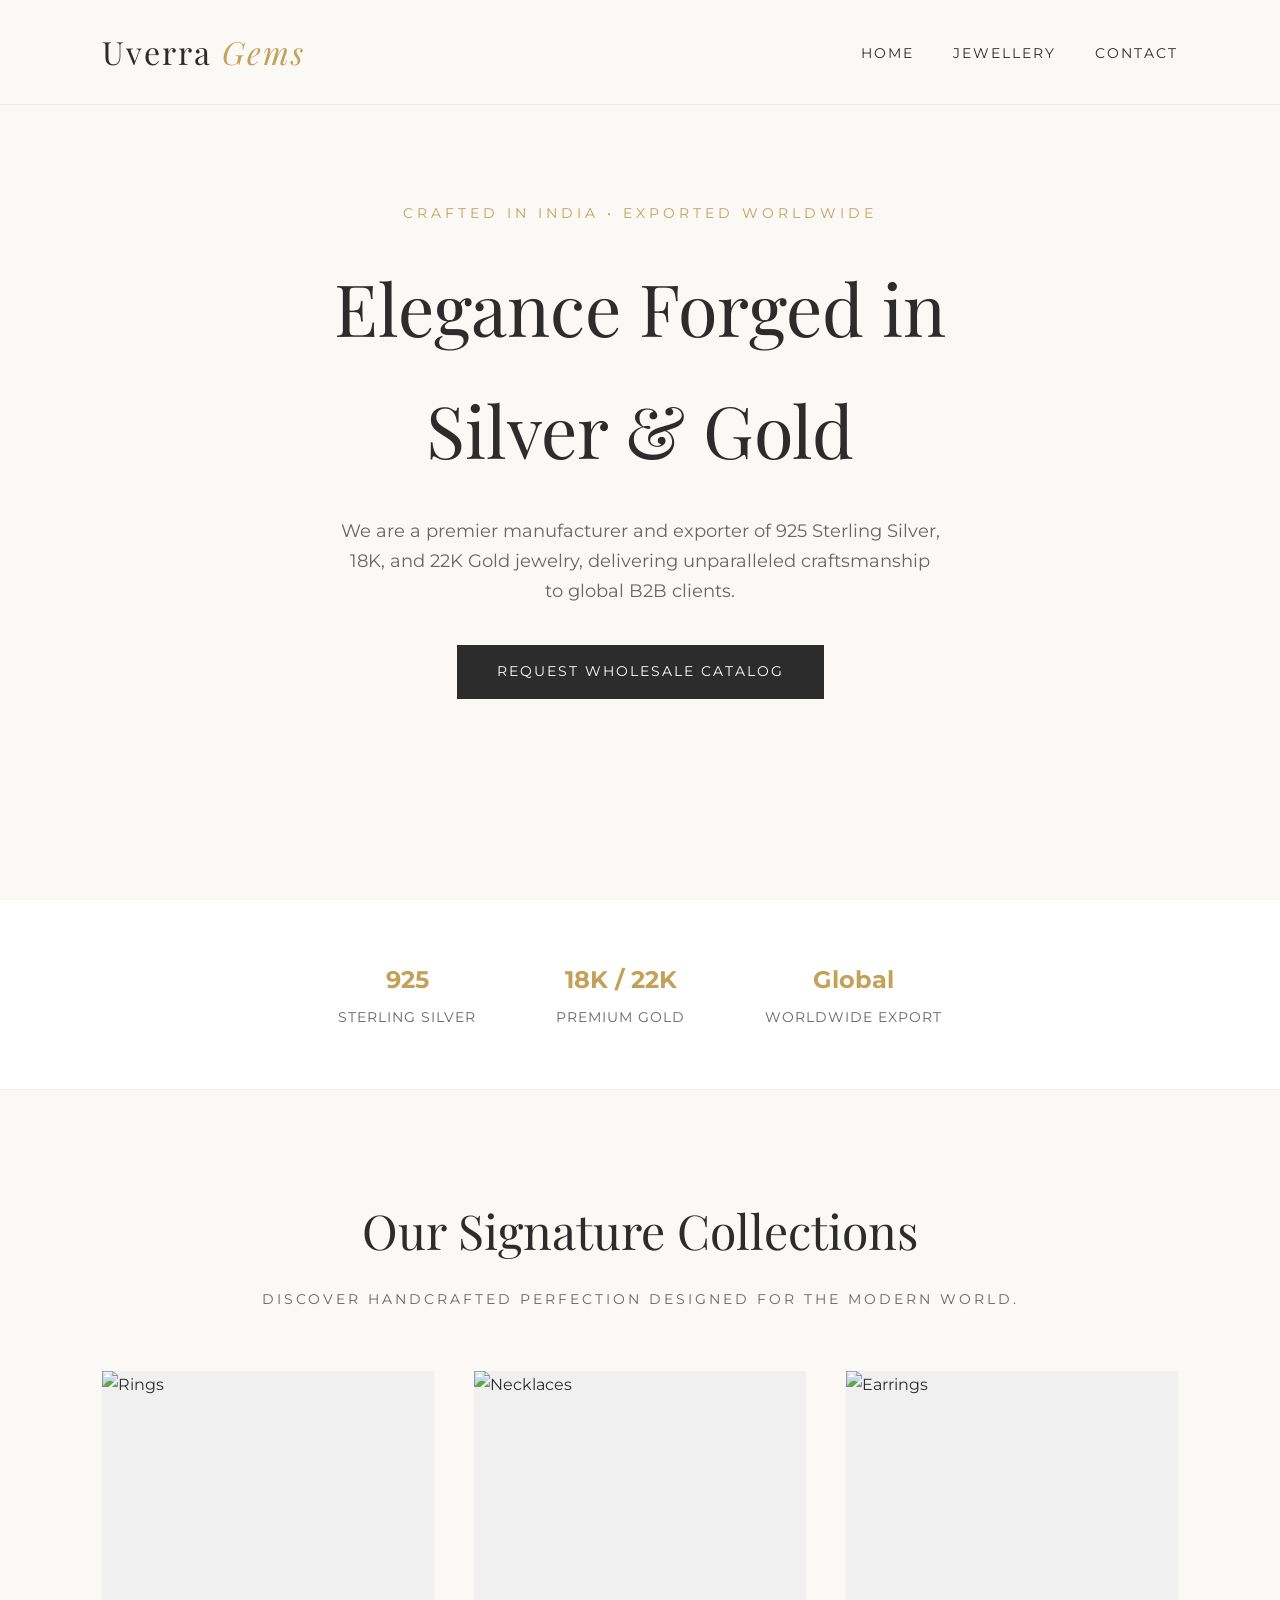
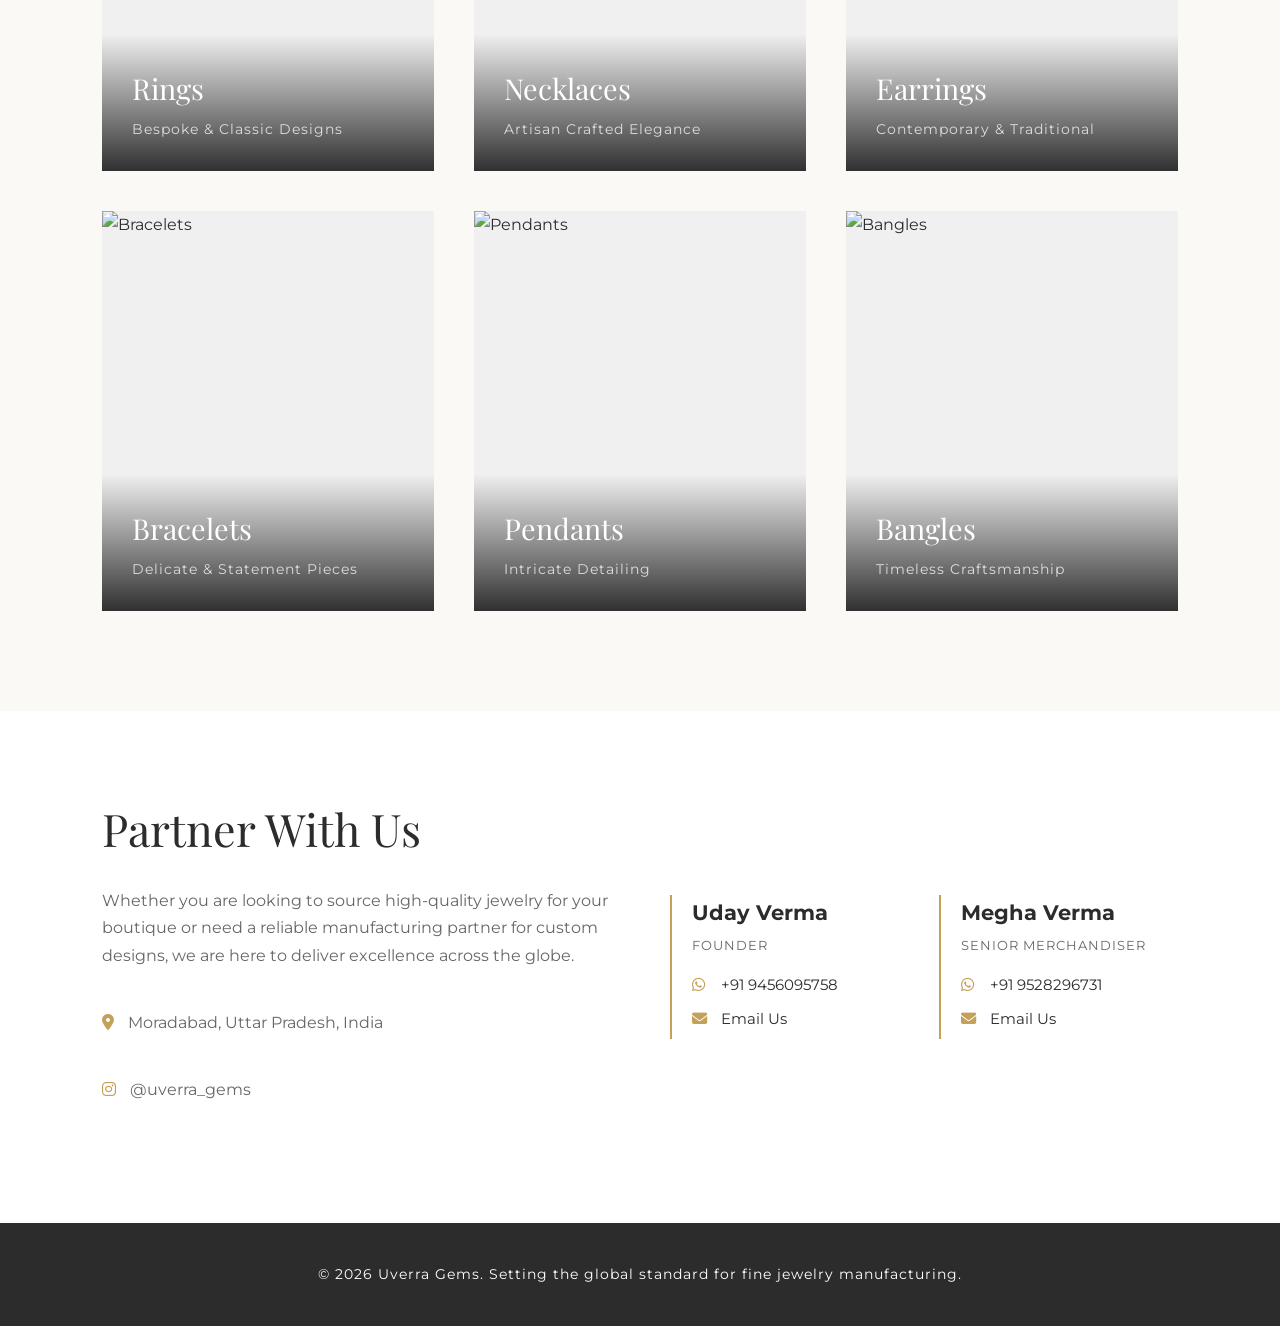
==== commit 93d79a46: "Fix mobile navigation menu" ====
--- a/index.html
+++ b/index.html
@@ -1,277 +1,517 @@
 <!DOCTYPE html>
 <html lang="en">
 <head>
-<meta charset="UTF-8">
-<meta name="viewport" content="width=device-width, initial-scale=1.0">
-<meta name="description" content="Uverra Gems — B2B jewellery sourcing and export from Moradabad, India. Browse 925 Sterling Silver, Gold, Rings, Earrings, Necklaces, Pendants, Bracelets and Bangles.">
-<meta name="theme-color" content="#171513">
-<title>Uverra Gems | B2B Jewellery Catalogue</title>
-<link rel="preconnect" href="https://fonts.googleapis.com">
-<link rel="preconnect" href="https://fonts.gstatic.com" crossorigin>
-<link href="https://fonts.googleapis.com/css2?family=DM+Sans:wght@400;500;600;700&family=Playfair+Display:wght@500;600&display=swap" rel="stylesheet">
-<link rel="stylesheet" href="https://cdnjs.cloudflare.com/ajax/libs/font-awesome/6.4.0/css/all.min.css">
-<style>
-:root{--ink:#191715;--gold:#b28a4a;--gold2:#8c692f;--cream:#f8f5ef;--white:#fff;--muted:#706a63;--line:#e7dfd3;--soft:#f0e9df;--max:1200px}
-*{box-sizing:border-box;margin:0;padding:0} html{scroll-behavior:smooth} body{font-family:"DM Sans",Arial,sans-serif;background:var(--cream);color:var(--ink);line-height:1.6} body.lock{overflow:hidden}
-a{text-decoration:none;color:inherit} button,input,select{font:inherit} button{cursor:pointer} img{display:block;max-width:100%}
-.container{width:min(var(--max),92%);margin:auto} h1,h2,h3{font-family:"Playfair Display",Georgia,serif;font-weight:500;line-height:1.15}
-.eyebrow{font-size:.7rem;text-transform:uppercase;letter-spacing:3px;color:var(--gold2);font-weight:700}
-.btn{display:inline-flex;align-items:center;justify-content:center;gap:9px;border:1px solid transparent;border-radius:999px;padding:13px 20px;font-size:.78rem;font-weight:700;transition:.25s}
-.btn-dark{background:var(--ink);color:#fff} .btn-dark:hover{background:var(--gold2);transform:translateY(-2px)}
-.btn-gold{background:var(--gold);color:#fff} .btn-gold:hover{background:var(--gold2);transform:translateY(-2px)}
-.btn-outline{border-color:var(--ink)} .btn-outline:hover{background:var(--ink);color:#fff}
-.topbar{background:var(--ink);color:#fff;font-size:.7rem} .topbar .container{min-height:35px;display:flex;justify-content:space-between;align-items:center;gap:12px} .topbar a{color:#e9c982}
-nav{position:sticky;top:0;z-index:1000;background:rgba(248,245,239,.96);backdrop-filter:blur(15px);border-bottom:1px solid var(--line)}
-.nav{height:75px;display:flex;align-items:center;justify-content:space-between;gap:20px} .logo{font:1.85rem "Playfair Display";letter-spacing:.5px} .logo span{color:var(--gold);font-style:italic}
-.links{display:flex;gap:24px;align-items:center} .links a{font-size:.72rem;text-transform:uppercase;letter-spacing:1.1px;font-weight:700;color:#514b44} .links a:hover{color:var(--gold2)}
-.menu{display:none;border:0;background:none;font-size:1.3rem}
-.hero{background:#eae2d6;padding:85px 0 75px} .hero-grid{display:grid;grid-template-columns:1fr 1fr;align-items:center;gap:60px}
-.hero h1{font-size:clamp(3rem,6vw,5.4rem);margin:14px 0 22px} .hero h1 em{font-style:normal;color:var(--gold)}
-.hero p{max-width:610px;color:var(--muted);font-size:1rem} .hero-buttons{display:flex;gap:10px;flex-wrap:wrap;margin-top:28px}
-.hero-image{height:560px;border-radius:24px;background:url("assets/products/Gold/Earrings/gold_070.jpg") center/cover;box-shadow:0 25px 60px rgba(31,24,17,.14);position:relative}
-.hero-image:after{content:"";position:absolute;inset:0;background:linear-gradient(0deg,rgba(0,0,0,.4),transparent 50%);border-radius:24px}
-.badge{position:absolute;z-index:2;bottom:24px;left:24px;background:#fff;padding:15px 18px;border-left:3px solid var(--gold)} .badge strong{font:1.2rem "Playfair Display";display:block} .badge span{font-size:.7rem;color:var(--muted)}
-.stats{background:#fff;border-bottom:1px solid var(--line)} .stats-grid{display:grid;grid-template-columns:repeat(4,1fr)} .stat{padding:27px 10px;text-align:center;border-right:1px solid var(--line)} .stat:last-child{border:0} .stat strong{font:1.65rem "Playfair Display";color:var(--gold2);display:block} .stat span{font-size:.68rem;text-transform:uppercase;letter-spacing:1px;color:var(--muted)}
-.section{padding:90px 0} .head{text-align:center;max-width:730px;margin:0 auto 42px} .head h2{font-size:clamp(2.1rem,4vw,3.3rem);margin:10px 0 14px} .head p{color:var(--muted)}
-.market-edit{background:#fff} .market-grid{display:grid;grid-template-columns:repeat(4,1fr);gap:15px} .market{padding:23px;border:1px solid var(--line);border-radius:15px;background:var(--cream)} .market h3{font-size:1.3rem;margin:8px 0} .market p{font-size:.76rem;color:var(--muted)} .market span{font-size:.66rem;text-transform:uppercase;letter-spacing:1px;color:var(--gold2);font-weight:700}
-.catalogue{background:var(--cream)} .toolbar{display:flex;gap:12px;justify-content:space-between;align-items:center;flex-wrap:wrap;margin-bottom:25px} .filters{display:flex;gap:8px;flex-wrap:wrap} .filter{border:1px solid var(--line);background:#fff;padding:9px 13px;border-radius:999px;font-size:.7rem;font-weight:700} .filter.active,.filter:hover{background:var(--ink);color:#fff;border-color:var(--ink)}
-.search{width:260px;border:1px solid var(--line);background:#fff;padding:11px 14px;border-radius:999px;outline:none;font-size:.75rem} .search:focus{border-color:var(--gold)}
-.grid{display:grid;grid-template-columns:repeat(4,1fr);gap:18px} .card{background:#fff;border:1px solid var(--line);border-radius:15px;overflow:hidden;transition:.25s} .card:hover{transform:translateY(-4px);box-shadow:0 15px 40px rgba(30,23,16,.1)} .card-img{height:285px;background:#eee;overflow:hidden;position:relative} .card-img img{width:100%;height:100%;object-fit:cover;transition:.4s} .card:hover .card-img img{transform:scale(1.04)} .tag{position:absolute;top:10px;left:10px;background:rgba(255,255,255,.92);padding:5px 8px;border-radius:999px;font-size:.58rem;font-weight:700;color:var(--gold2)}
-.card-body{padding:15px} .card-body h3{font-family:"DM Sans";font-size:.9rem;font-weight:700} .meta{font-size:.68rem;color:var(--muted);margin:5px 0 12px} .card-actions{display:flex;gap:7px} .smallbtn{flex:1;border:1px solid var(--line);background:#fff;border-radius:9px;padding:9px 7px;font-size:.65rem;font-weight:700} .smallbtn.dark{background:var(--ink);border-color:var(--ink);color:#fff}
-.empty{grid-column:1/-1;text-align:center;padding:60px;color:var(--muted);display:none}
-.trend{background:var(--ink);color:#fff} .trend .head p{color:#b9b1a8} .trend-grid{display:grid;grid-template-columns:repeat(4,1fr);gap:18px} .trend-card{border:1px solid rgba(255,255,255,.12);border-radius:15px;overflow:hidden;background:rgba(255,255,255,.04)} .trend-card img{width:100%;height:270px;object-fit:cover} .trend-card div{padding:17px} .trend-card h3{font-size:1.2rem} .trend-card p{font-size:.7rem;color:#b9b1a8;margin-top:5px}
-.b2b{background:#e9e1d5} .b2b-grid{display:grid;grid-template-columns:1fr 1fr;gap:60px;align-items:center} .b2b h2{font-size:3rem;margin:10px 0 17px} .b2b p{color:var(--muted)} .features{display:grid;grid-template-columns:1fr 1fr;gap:12px} .feature{background:#fff;border:1px solid var(--line);border-radius:14px;padding:21px} .feature i{color:var(--gold);font-size:1.2rem} .feature h3{font-family:"DM Sans";font-size:.9rem;margin:10px 0 5px} .feature p{font-size:.72rem}
-.contact{background:#fff} .contact-grid{display:grid;grid-template-columns:.85fr 1.15fr;gap:60px} .contact h2{font-size:3rem;margin:10px 0 15px} .contact-copy p{color:var(--muted)} .info{display:flex;gap:12px;margin:19px 0} .info i{width:34px;height:34px;border-radius:50%;background:var(--soft);display:grid;place-items:center;color:var(--gold2)} .info strong{display:block;font-size:.8rem} .info a,.info span{font-size:.76rem;color:var(--muted)}
-.form{background:var(--cream);padding:28px;border-radius:18px} .form h3{font-size:1.7rem;margin-bottom:17px} .formgrid{display:grid;grid-template-columns:1fr 1fr;gap:11px} input,select,textarea{width:100%;border:1px solid #ddd4c8;background:#fff;padding:12px;border-radius:9px;outline:none} textarea{min-height:100px;resize:vertical} .full{grid-column:1/-1} .note{font-size:.65rem;color:var(--muted);margin-top:8px}
-footer{background:#12110f;color:#aaa39b;padding:45px 0 20px} .footgrid{display:grid;grid-template-columns:1.5fr 1fr 1fr;gap:45px;padding-bottom:30px;border-bottom:1px solid rgba(255,255,255,.1)} footer .logo{color:#fff;display:inline-block;margin-bottom:10px} footer p,footer a{font-size:.73rem} footer h4{font-family:"DM Sans";font-size:.72rem;text-transform:uppercase;letter-spacing:1.4px;color:#fff;margin-bottom:13px} footer a{display:block;margin:7px 0} footer a:hover{color:#e3c27e} .copy{text-align:center;padding-top:18px;font-size:.65rem}
-.wa{position:fixed;right:20px;bottom:20px;width:54px;height:54px;border-radius:50%;background:#1da463;color:#fff;display:grid;place-items:center;font-size:1.4rem;z-index:1100;box-shadow:0 10px 30px rgba(0,0,0,.2)}
-.modal{position:fixed;inset:0;background:rgba(10,8,6,.72);z-index:2000;display:none;align-items:center;justify-content:center;padding:18px} .modal.open{display:flex} .modalbox{background:#fff;width:min(850px,100%);max-height:92vh;overflow:auto;border-radius:20px;position:relative;padding:25px} .close{position:absolute;right:15px;top:12px;border:0;background:none;font-size:1.6rem;color:#555} .detail{display:grid;grid-template-columns:1fr 1fr;gap:25px} .detail img{width:100%;height:460px;object-fit:cover;border-radius:13px;background:#eee} .detail h2{font-size:2.3rem;margin:9px 0} .detail p{color:var(--muted);font-size:.8rem} .detail .code{color:var(--gold2);font-size:.68rem;font-weight:700;letter-spacing:1px} .detail-list{margin:18px 0;display:grid;gap:8px} .detail-list div{padding:10px;background:var(--soft);border-radius:8px;font-size:.72rem}
-.toast{position:fixed;left:50%;bottom:25px;transform:translate(-50%,20px);background:var(--ink);color:#fff;padding:12px 17px;border-radius:9px;font-size:.72rem;opacity:0;pointer-events:none;transition:.3s;z-index:3000} .toast.show{opacity:1;transform:translate(-50%,0)}
-@media(max-width:1000px){.links{display:none;position:absolute;left:0;right:0;top:75px;background:var(--cream);padding:18px 5%;border-bottom:1px solid var(--line);flex-direction:column;align-items:flex-start} .links.open{display:flex} .menu{display:block} .hero-grid,.b2b-grid,.contact-grid{grid-template-columns:1fr} .hero-image{height:480px} .grid{grid-template-columns:repeat(3,1fr)} .trend-grid{grid-template-columns:repeat(2,1fr)} .market-grid{grid-template-columns:repeat(2,1fr)}}
-@media(max-width:680px){.topbar .right{display:none} .nav{height:68px} .links{top:68px} .hero{padding:55px 0} .hero h1{font-size:3.1rem} .hero-image{height:410px} .stats-grid{grid-template-columns:1fr 1fr} .stat{padding:20px 8px} .grid{grid-template-columns:repeat(2,1fr);gap:12px} .card-img{height:220px} .search{width:100%} .toolbar{align-items:stretch} .filters{width:100%} .detail{grid-template-columns:1fr} .detail img{height:340px} .features,.formgrid{grid-template-columns:1fr} .full{grid-column:auto} .footgrid{grid-template-columns:1fr} .section{padding:70px 0}}
-
-.catalog-controls{display:grid;gap:14px;margin-bottom:28px;background:#fff;border:1px solid var(--line);padding:18px;border-radius:16px}
-.filter-line{display:flex;align-items:flex-start;gap:18px;flex-wrap:wrap}
-.filter-line>strong{font-size:.72rem;text-transform:uppercase;letter-spacing:1.2px;min-width:80px;padding-top:10px;color:var(--gold-dark)}
-.catalog-controls .filters{display:flex;gap:8px;flex-wrap:wrap}
-.catalog-controls .filter{border:1px solid var(--line);background:#fff;padding:9px 13px;border-radius:999px;font-size:.7rem;font-weight:700}
-.catalog-controls .filter.active,.catalog-controls .filter:hover{background:var(--ink);color:#fff;border-color:var(--ink)}
-.catalog-note{font-size:.72rem;color:var(--muted);margin-top:-10px;margin-bottom:18px}
-</style>
+    <meta charset="UTF-8">
+    <meta name="viewport" content="width=device-width, initial-scale=1.0">
+    <title>Uverra Gems | Exquisite Jewelry Exporter</title>
+    <!-- Google Fonts for Premium Typography -->
+    <link href="https://fonts.googleapis.com/css2?family=Playfair+Display:ital,wght@0,400;0,600;1,400&family=Montserrat:wght@300;400;500&display=swap" rel="stylesheet">
+    <link rel="stylesheet" href="https://cdnjs.cloudflare.com/ajax/libs/font-awesome/6.4.0/css/all.min.css">
+    <style>
+        /* Modern Luxury Theme */
+        :root {
+            --bg-color: #faf9f6; 
+            --text-main: #2c2c2c; 
+            --gold-accent: #c5a059; 
+            --gray-light: #f0f0f0;
+            --text-light: #666666;
+        }
+
+        * {
+            margin: 0;
+            padding: 0;
+            box-sizing: border-box;
+            scroll-behavior: smooth;
+        }
+
+        body {
+            background-color: var(--bg-color);
+            color: var(--text-main);
+            font-family: 'Montserrat', sans-serif;
+            line-height: 1.7;
+        }
+
+        h1, h2, h3, .logo {
+            font-family: 'Playfair Display', serif;
+            font-weight: 400;
+        }
+
+        a {
+            text-decoration: none;
+            color: inherit;
+        }
+
+        /* Transparent to Solid Navbar */
+        nav {
+            position: fixed;
+            top: 0;
+            width: 100%;
+            padding: 25px 8%;
+            display: flex;
+            justify-content: space-between;
+            align-items: center;
+            background: rgba(250, 249, 246, 0.95);
+            backdrop-filter: blur(5px);
+            z-index: 1000;
+            border-bottom: 1px solid rgba(0,0,0,0.05);
+        }
+
+        .logo {
+            font-size: 2rem;
+            color: var(--text-main);
+            letter-spacing: 2px;
+        }
+
+        .logo span {
+            color: var(--gold-accent);
+            font-style: italic;
+        }
+
+        .nav-links a {
+            font-size: 0.85rem;
+            text-transform: uppercase;
+            letter-spacing: 2px;
+            margin-left: 35px;
+            transition: color 0.3s;
+        }
+
+        .nav-links a:hover {
+            color: var(--gold-accent);
+        }
+
+        .menu-toggle {
+            display: none;
+            border: 0;
+            background: transparent;
+            font-size: 1.35rem;
+            color: var(--text-main);
+            cursor: pointer;
+            padding: 8px;
+            z-index: 1101;
+        }
+
+        @media (max-width: 768px) {
+            nav { padding: 16px 5%; }
+            .menu-toggle { display: block; }
+            .nav-links {
+                display: flex;
+                position: absolute;
+                top: 100%;
+                right: 5%;
+                left: 5%;
+                flex-direction: column;
+                background: rgba(250,249,246,.98);
+                border: 1px solid rgba(0,0,0,.08);
+                box-shadow: 0 12px 30px rgba(0,0,0,.12);
+                border-radius: 12px;
+                padding: 8px 0;
+                opacity: 0;
+                visibility: hidden;
+                transform: translateY(-8px);
+                transition: opacity .2s ease, transform .2s ease, visibility .2s ease;
+            }
+            .nav-links.open {
+                opacity: 1;
+                visibility: visible;
+                transform: translateY(0);
+            }
+            .nav-links a {
+                display: block;
+                margin: 0;
+                padding: 14px 18px;
+                font-size: .78rem;
+            }
+            .nav-links a + a { border-top: 1px solid rgba(0,0,0,.06); }
+        }
+
+        /* Hero Section */
+        .hero {
+            height: 100vh;
+            background: linear-gradient(rgba(250, 249, 246, 0.8), rgba(250, 249, 246, 0.9)), url('https://images.unsplash.com/photo-1515562141207-7a88fb7ce338?q=80&w=2000&auto=format&fit=crop') center/cover;
+            display: flex;
+            flex-direction: column;
+            justify-content: center;
+            align-items: center;
+            text-align: center;
+            padding: 0 20px;
+        }
+
+        .hero-subtitle {
+            font-size: 0.9rem;
+            text-transform: uppercase;
+            letter-spacing: 4px;
+            color: var(--gold-accent);
+            margin-bottom: 20px;
+        }
+
+        .hero h1 {
+            font-size: 4.5rem;
+            margin-bottom: 25px;
+            color: var(--text-main);
+            max-width: 800px;
+        }
+
+        .hero-text {
+            font-size: 1.1rem;
+            color: var(--text-light);
+            max-width: 600px;
+            margin-bottom: 40px;
+        }
+
+        .btn-primary {
+            padding: 15px 40px;
+            background-color: var(--text-main);
+            color: #fff;
+            text-transform: uppercase;
+            letter-spacing: 2px;
+            font-size: 0.85rem;
+            transition: background 0.4s;
+        }
+
+        .btn-primary:hover {
+            background-color: var(--gold-accent);
+        }
+
+        /* Info Banner */
+        .info-banner {
+            display: flex;
+            justify-content: center;
+            gap: 80px;
+            padding: 60px 20px;
+            background: #fff;
+            border-bottom: 1px solid var(--gray-light);
+        }
+
+        .info-item {
+            text-align: center;
+        }
+
+        .info-item h4 {
+            font-size: 1.5rem;
+            color: var(--gold-accent);
+            margin-bottom: 5px;
+        }
+
+        .info-item p {
+            font-size: 0.85rem;
+            text-transform: uppercase;
+            letter-spacing: 1px;
+            color: var(--text-light);
+        }
+
+        /* Collections Section */
+        .section-padding {
+            padding: 100px 8%;
+        }
+
+        .section-title {
+            text-align: center;
+            font-size: 3rem;
+            margin-bottom: 15px;
+        }
+
+        .section-subtitle {
+            text-align: center;
+            font-size: 0.9rem;
+            text-transform: uppercase;
+            letter-spacing: 3px;
+            color: var(--text-light);
+            margin-bottom: 60px;
+        }
+
+        .grid-container {
+            display: grid;
+            grid-template-columns: repeat(auto-fit, minmax(300px, 1fr));
+            gap: 40px;
+        }
+
+        .collection-card {
+            position: relative;
+            height: 400px;
+            overflow: hidden;
+            background-color: var(--gray-light);
+        }
+
+        .collection-card img {
+            width: 100%;
+            height: 100%;
+            object-fit: cover;
+            transition: transform 0.8s ease;
+        }
+
+        .collection-overlay {
+            position: absolute;
+            bottom: 0;
+            left: 0;
+            width: 100%;
+            padding: 30px;
+            background: linear-gradient(transparent, rgba(0,0,0,0.8));
+            color: #fff;
+        }
+
+        .collection-overlay h3 {
+            font-size: 1.8rem;
+            margin-bottom: 5px;
+            font-family: 'Playfair Display', serif;
+        }
+
+        .collection-overlay p {
+            font-size: 0.85rem;
+            letter-spacing: 1px;
+            color: #ddd;
+        }
+
+        .collection-card:hover img {
+            transform: scale(1.05);
+        }
+
+        /* Contact Section */
+        .contact-wrapper {
+            background-color: #fff;
+            padding: 80px 8%;
+            display: grid;
+            grid-template-columns: 1fr 1fr;
+            gap: 60px;
+            align-items: center;
+        }
+
+        .contact-text h2 {
+            font-size: 2.8rem;
+            margin-bottom: 20px;
+        }
+
+        .contact-text p {
+            color: var(--text-light);
+            margin-bottom: 40px;
+        }
+
+        .team-grid {
+            display: grid;
+            grid-template-columns: 1fr 1fr;
+            gap: 30px;
+        }
+
+        .team-member {
+            border-left: 2px solid var(--gold-accent);
+            padding-left: 20px;
+        }
+
+        .team-member h4 {
+            font-size: 1.3rem;
+            margin-bottom: 5px;
+        }
+
+        .team-member span {
+            display: block;
+            font-size: 0.8rem;
+            text-transform: uppercase;
+            letter-spacing: 1px;
+            color: var(--text-light);
+            margin-bottom: 15px;
+        }
+
+        .contact-links a {
+            display: block;
+            margin-bottom: 8px;
+            font-size: 0.95rem;
+            transition: color 0.3s;
+        }
+
+        .contact-links a:hover {
+            color: var(--gold-accent);
+        }
+
+        .contact-links i {
+            width: 25px;
+            color: var(--gold-accent);
+        }
+
+        footer {
+            text-align: center;
+            padding: 40px;
+            background-color: var(--text-main);
+            color: #fff;
+            font-size: 0.85rem;
+            letter-spacing: 1px;
+        }
+
+        @media (max-width: 768px) {
+            .hero h1 { font-size: 3rem; }
+            .contact-wrapper { grid-template-columns: 1fr; }
+            .info-banner { flex-direction: column; gap: 30px; }
+        }
+    </style>
 </head>
 <body>
-<div class="topbar"><div class="container"><span>Uverra Gems · Moradabad, India · B2B Jewellery Sourcing & Export</span><span class="right">WhatsApp: <a href="https://wa.me/919528296731" target="_blank" rel="noopener">+91 9528296731</a></span></div></div>
-
-<nav><div class="container nav">
-<a href="#home" class="logo">Uverra <span>Gems</span></a>
-<div class="links" id="links"><a href="#home">Home</a><a href="#market">Market Edit</a><a href="#catalogue">Catalogue</a><a href="#wholesale">Wholesale</a><a href="#contact">Contact</a></div>
-<div><a class="btn btn-dark" href="#contact">Buyer Inquiry</a><button class="menu" id="menu" aria-label="Menu"><i class="fa-solid fa-bars"></i></button></div>
-</div></nav>
-
-<section class="hero" id="home"><div class="container hero-grid">
-<div><div class="eyebrow">Crafted in India · Selected for Global Buyers</div><h1>Your next jewellery collection starts <em>here.</em></h1>
-<p>Explore the Uverra Gems B2B catalogue with 145+ jewellery references across silver, gold, rings, earrings, necklaces, pendants, bracelets and bangles. We support wholesale, custom sourcing and private-label requirements.</p>
-<div class="hero-buttons"><a class="btn btn-dark" href="#catalogue">Browse Catalogue</a><a class="btn btn-outline" href="#contact">Request Wholesale Support</a></div>
-</div>
-<div class="hero-image"><div class="badge"><strong>925 · Gold · Custom</strong><span>India-based B2B jewellery sourcing</span></div></div>
-</div></section>
-
-<section class="stats"><div class="container stats-grid"><div class="stat"><strong>145+</strong><span>Catalogue References</span></div><div class="stat"><strong>925</strong><span>Sterling Silver</span></div><div class="stat"><strong>18K / 22K</strong><span>Gold Jewellery</span></div><div class="stat"><strong>B2B</strong><span>Wholesale & Custom</span></div></div></section>
-
-<section class="section market-edit" id="market"><div class="container">
-<div class="head"><div class="eyebrow">International Market Edit</div><h2>Styles worth testing with global buyers</h2><p>Our edit combines your uploaded designs with current 2026 style signals. These are trend directions, not guarantees of sales.</p></div>
-<div class="market-grid">
-<div class="market"><span>USA</span><h3>Bold + wearable</h3><p>Statement rings, sculptural silver, hoops and distinctive everyday pieces.</p></div>
-<div class="market"><span>UK / Europe</span><h3>Sculptural + layered</h3><p>Statement pieces, layered necklaces, organic curves and vintage-inspired forms.</p></div>
-<div class="market"><span>Canada</span><h3>Silver + mixed metal</h3><p>Substantial sterling silver, textured links, cuffs and mixed-metal styling.</p></div>
-<div class="market"><span>Australia</span><h3>Organic + expressive</h3><p>Textured metal, nature-inspired shapes, bold forms and personal designs.</p></div>
-</div></div></section>
-
-<section class="section catalogue" id="catalogue"><div class="container">
-<div class="head"><div class="eyebrow">Uverra Gems Catalogue</div><h2>Browse by Material & Category</h2><p>Choose Silver or Gold first, then select Rings, Earrings, Necklaces, Pendants, Bracelets, Bangles or Sets. Click any product to see details and send an enquiry.</p></div><div class="catalog-note">Note: uploaded references are organised visually. Exact metal purity, karat, stones, weight, availability and MOQ should be confirmed before publication as product specifications.</div>
-<div class="catalog-controls">
-  <div class="filter-line">
-    <strong>Material</strong>
-    <div class="filters" id="materialFilters">
-      <button class="filter active" data-material="All">All Jewellery</button>
-      <button class="filter" data-material="Silver">Silver</button>
-      <button class="filter" data-material="Gold">Gold</button>
-      <button class="filter" data-material="Mixed / Fashion">Mixed / Fashion</button>
+
+    <nav>
+        <div class="logo">Uverra <span>Gems</span></div>
+        <button class="menu-toggle" id="menuToggle" aria-label="Open navigation menu" aria-expanded="false">
+            <i class="fa-solid fa-bars"></i>
+        </button>
+        <div class="nav-links" id="mobileNav">
+            <a href="#home">Home</a>
+            <a href="#collections">Jewellery</a>
+            <a href="#contact">Contact</a>
+        </div>
+    </nav>
+
+    <section id="home" class="hero">
+        <div class="hero-subtitle">Crafted in India • Exported Worldwide</div>
+        <h1>Elegance Forged in Silver & Gold</h1>
+        <p class="hero-text">We are a premier manufacturer and exporter of 925 Sterling Silver, 18K, and 22K Gold jewelry, delivering unparalleled craftsmanship to global B2B clients.</p>
+        <a href="https://wa.me/919456095758?text=Hello%20Uverra%20Gems,%20I%20am%20interested%20in%20your%20jewelry%20export%20catalog." target="_blank" class="btn-primary">Request Wholesale Catalog</a>
+    </section>
+
+    <div class="info-banner">
+        <div class="info-item">
+            <h4>925</h4>
+            <p>Sterling Silver</p>
+        </div>
+        <div class="info-item">
+            <h4>18K / 22K</h4>
+            <p>Premium Gold</p>
+        </div>
+        <div class="info-item">
+            <h4>Global</h4>
+            <p>Worldwide Export</p>
+        </div>
     </div>
-  </div>
-  <div class="filter-line">
-    <strong>Category</strong>
-    <div class="filters" id="categoryFilters"></div>
-  </div>
-  <input class="search" id="search" placeholder="Search by product code, category or jewellery type...">
-</div>
-<div class="grid" id="grid"></div><div class="empty" id="empty">No products match your search.</div>
-</div></section>
-
-<section class="section trend"><div class="container"><div class="head"><div class="eyebrow" style="color:#d7b777">Trend-inspired edit</div><h2>Selected styles for your next outreach</h2><p>These references are selected from your uploaded files to represent sculptural, organic, bold and wearable directions that are showing current market momentum.</p></div>
-<div class="trend-grid" id="trendGrid"></div></div></section>
-
-<section class="section b2b" id="wholesale"><div class="container b2b-grid"><div><div class="eyebrow">For Buyers</div><h2>A sourcing partner for your collection.</h2><p>Tell us your target category, material, quantity or design references. We can discuss suitable sourcing, custom requirements and private-label opportunities.</p><div style="margin-top:25px"><a class="btn btn-gold" href="#contact">Start Buyer Conversation</a></div></div>
-<div class="features"><div class="feature"><i class="fa-solid fa-boxes-stacked"></i><h3>Wholesale Supply</h3><p>For boutiques, retailers and online jewellery businesses.</p></div><div class="feature"><i class="fa-solid fa-pen-ruler"></i><h3>Custom Sourcing</h3><p>Share reference designs and specifications.</p></div><div class="feature"><i class="fa-solid fa-tags"></i><h3>Private Label</h3><p>Discuss branding and collection requirements.</p></div><div class="feature"><i class="fa-solid fa-globe"></i><h3>Export Support</h3><p>India-based coordination for international B2B orders.</p></div></div></div></section>
-
-<section class="section contact" id="contact"><div class="container contact-grid"><div class="contact-copy"><div class="eyebrow">Contact Uverra Gems</div><h2>Let's discuss your jewellery requirement.</h2><p>For wholesale, custom sourcing, private label or catalogue enquiries, contact us directly.</p>
-<div class="info"><i class="fa-solid fa-location-dot"></i><div><strong>Location</strong><span>Moradabad, Uttar Pradesh, India</span></div></div>
-<div class="info"><i class="fa-brands fa-whatsapp"></i><div><strong>WhatsApp</strong><a href="https://wa.me/919528296731" target="_blank" rel="noopener">+91 9528296731</a></div></div>
-<div class="info"><i class="fa-solid fa-envelope"></i><div><strong>Email</strong><a href="mailto:uverragems@gmail.com">uverragems@gmail.com</a></div></div>
-<div class="info"><i class="fa-brands fa-instagram"></i><div><strong>Instagram</strong><a href="https://instagram.com/uverra_gems" target="_blank" rel="noopener">@uverra_gems</a></div></div>
-</div>
-<div class="form"><h3>Send a Buyer Inquiry</h3><form id="contactForm"><div class="formgrid"><input name="name" placeholder="Your name *" required><input name="company" placeholder="Company name"><input type="email" name="email" placeholder="Business email *" required><input name="country" placeholder="Country *" required><select name="product" required><option value="">Product interest *</option><option>925 Sterling Silver</option><option>18K Gold</option><option>22K Gold</option><option>Rings</option><option>Earrings</option><option>Necklaces / Pendants</option><option>Bracelets / Bangles</option><option>Custom / Private Label</option></select><input name="quantity" placeholder="Approx. quantity / MOQ"><textarea class="full" name="message" placeholder="Tell us about your requirement *" required></textarea><button class="btn btn-gold full">Send Inquiry</button></div></form><div class="note">The form opens a prepared email to uverragems@gmail.com. WhatsApp is also available for direct enquiries.</div></div>
-</div></section>
-
-<footer><div class="container"><div class="footgrid"><div><a class="logo" href="#home">Uverra <span>Gems</span></a><p>India-based B2B jewellery sourcing and export for international buyers.</p></div><div><h4>Catalogue</h4><a href="#catalogue">All Jewellery</a><a href="#catalogue">Silver</a><a href="#catalogue">Gold</a><a href="#catalogue">Rings · Earrings · Necklaces</a></div><div><h4>Contact</h4><a href="https://wa.me/919528296731" target="_blank" rel="noopener">+91 9528296731</a><a href="mailto:uverragems@gmail.com">uverragems@gmail.com</a><a href="https://instagram.com/uverra_gems" target="_blank" rel="noopener">@uverra_gems</a></div></div><div class="copy">© 2026 Uverra Gems. All rights reserved.</div></div></footer>
-
-<a class="wa" href="https://wa.me/919528296731?text=Hello%20Uverra%20Gems%2C%20I%20am%20interested%20in%20your%20B2B%20jewellery%20catalogue." target="_blank" rel="noopener" aria-label="WhatsApp"><i class="fa-brands fa-whatsapp"></i></a>
-
-<div class="modal" id="modal"><div class="modalbox"><button type="button" class="close" id="close" aria-label="Close product details">&times;</button><div class="detail"><div><img id="detailImg" alt=""><div style="margin-top:10px"><a id="waProduct" class="btn btn-gold" target="_blank" rel="noopener"><i class="fa-brands fa-whatsapp"></i> Enquire on WhatsApp</a></div></div><div><div class="eyebrow" id="detailCat"></div><h2 id="detailName"></h2><div class="code" id="detailCode"></div><p style="margin-top:12px">Reference from the Uverra Gems catalogue. Exact specifications, availability, pricing and MOQ are confirmed according to the buyer's requirement.</p><div class="detail-list"><div><strong>Category:</strong> <span id="detailCategory"></span></div><div><strong>Material:</strong> <span id="detailMaterial"></span></div><div><strong>MOQ:</strong> On enquiry</div><div><strong>Customization:</strong> Discuss with buyer</div></div><a href="#contact" class="btn btn-dark" id="modalContact">Send Buyer Inquiry</a></div></div></div></div>
-<div class="toast" id="toast">Your enquiry email has been prepared.</div>
-
-<script>
-const PRODUCTS = [{"id": "UG-001", "name": "Uverra Bracelets UG-001", "category": "Bracelets", "material": "925 Sterling Silver", "image": "assets/products/Silver/Bracelets/silver_001.jpg", "collection": "Silver"}, {"id": "UG-002", "name": "Uverra Rings UG-002", "category": "Rings", "material": "925 Sterling Silver", "image": "assets/products/Silver/Rings/silver_002.jpg", "collection": "Silver"}, {"id": "UG-003", "name": "Uverra Bracelets UG-003", "category": "Bracelets", "material": "925 Sterling Silver", "image": "assets/products/Silver/Bracelets/silver_003.jpg", "collection": "Silver"}, {"id": "UG-004", "name": "Uverra Rings UG-004", "category": "Rings", "material": "925 Sterling Silver", "image": "assets/products/Silver/Rings/silver_004.jpg", "collection": "Silver"}, {"id": "UG-005", "name": "Uverra Other UG-005", "category": "Other", "material": "925 Sterling Silver", "image": "assets/products/Silver/Other/silver_005.jpg", "collection": "Silver"}, {"id": "UG-006", "name": "Uverra Bangles UG-006", "category": "Bangles", "material": "925 Sterling Silver", "image": "assets/products/Silver/Bangles/silver_006.jpg", "collection": "Silver"}, {"id": "UG-007", "name": "Uverra Earrings UG-007", "category": "Earrings", "material": "925 Sterling Silver", "image": "assets/products/Silver/Earrings/silver_007.jpg", "collection": "Silver"}, {"id": "UG-008", "name": "Uverra Earrings UG-008", "category": "Earrings", "material": "925 Sterling Silver", "image": "assets/products/Silver/Earrings/silver_008.jpg", "collection": "Silver"}, {"id": "UG-009", "name": "Uverra Bracelets UG-009", "category": "Bracelets", "material": "925 Sterling Silver", "image": "assets/products/Silver/Bracelets/silver_009.jpg", "collection": "Silver"}, {"id": "UG-010", "name": "Uverra Earrings UG-010", "category": "Earrings", "material": "925 Sterling Silver", "image": "assets/products/Silver/Earrings/silver_010.jpg", "collection": "Silver"}, {"id": "UG-011", "name": "Uverra Rings UG-011", "category": "Rings", "material": "925 Sterling Silver", "image": "assets/products/Silver/Rings/silver_011.jpg", "collection": "Silver"}, {"id": "UG-012", "name": "Uverra Rings UG-012", "category": "Rings", "material": "925 Sterling Silver", "image": "assets/products/Silver/Rings/silver_012.jpg", "collection": "Silver"}, {"id": "UG-013", "name": "Uverra Rings UG-013", "category": "Rings", "material": "925 Sterling Silver", "image": "assets/products/Silver/Rings/silver_013.jpg", "collection": "Silver"}, {"id": "UG-014", "name": "Uverra Earrings UG-014", "category": "Earrings", "material": "925 Sterling Silver", "image": "assets/products/Silver/Earrings/silver_014.jpg", "collection": "Silver"}, {"id": "UG-015", "name": "Uverra Bangles UG-015", "category": "Bangles", "material": "925 Sterling Silver", "image": "assets/products/Silver/Bangles/silver_015.jpg", "collection": "Silver"}, {"id": "UG-016", "name": "Uverra Earrings UG-016", "category": "Earrings", "material": "925 Sterling Silver", "image": "assets/products/Silver/Earrings/silver_016.jpg", "collection": "Silver"}, {"id": "UG-017", "name": "Uverra Earrings UG-017", "category": "Earrings", "material": "925 Sterling Silver", "image": "assets/products/Silver/Earrings/silver_017.jpg", "collection": "Silver"}, {"id": "UG-018", "name": "Uverra Earrings UG-018", "category": "Earrings", "material": "925 Sterling Silver", "image": "assets/products/Silver/Earrings/silver_018.jpg", "collection": "Silver"}, {"id": "UG-019", "name": "Uverra Rings UG-019", "category": "Rings", "material": "925 Sterling Silver", "image": "assets/products/Silver/Rings/silver_019.jpg", "collection": "Silver"}, {"id": "UG-020", "name": "Uverra Bangles UG-020", "category": "Bangles", "material": "925 Sterling Silver", "image": "assets/products/Silver/Bangles/silver_020.jpg", "collection": "Silver"}, {"id": "UG-021", "name": "Uverra Earrings UG-021", "category": "Earrings", "material": "925 Sterling Silver", "image": "assets/products/Silver/Earrings/silver_021.jpg", "collection": "Silver"}, {"id": "UG-022", "name": "Uverra Earrings UG-022", "category": "Earrings", "material": "925 Sterling Silver", "image": "assets/products/Silver/Earrings/silver_022.jpg", "collection": "Silver"}, {"id": "UG-023", "name": "Uverra Bracelets UG-023", "category": "Bracelets", "material": "925 Sterling Silver", "image": "assets/products/Silver/Bracelets/silver_023.jpg", "collection": "Silver"}, {"id": "UG-024", "name": "Uverra Rings UG-024", "category": "Rings", "material": "925 Sterling Silver", "image": "assets/products/Silver/Rings/silver_024.jpg", "collection": "Silver"}, {"id": "UG-025", "name": "Uverra Rings UG-025", "category": "Rings", "material": "925 Sterling Silver", "image": "assets/products/Silver/Rings/silver_025.jpg", "collection": "Silver"}, {"id": "UG-026", "name": "Uverra Rings UG-026", "category": "Rings", "material": "925 Sterling Silver", "image": "assets/products/Silver/Rings/silver_026.jpg", "collection": "Silver"}, {"id": "UG-027", "name": "Uverra Bracelets UG-027", "category": "Bracelets", "material": "925 Sterling Silver", "image": "assets/products/Silver/Bracelets/silver_027.jpg", "collection": "Silver"}, {"id": "UG-028", "name": "Uverra Rings UG-028", "category": "Rings", "material": "925 Sterling Silver", "image": "assets/products/Silver/Rings/silver_028.jpg", "collection": "Silver"}, {"id": "UG-029", "name": "Uverra Bracelets UG-029", "category": "Bracelets", "material": "925 Sterling Silver", "image": "assets/products/Silver/Bracelets/silver_029.jpg", "collection": "Silver"}, {"id": "UG-030", "name": "Uverra Bracelets UG-030", "category": "Bracelets", "material": "925 Sterling Silver", "image": "assets/products/Silver/Bracelets/silver_030.jpg", "collection": "Silver"}, {"id": "UG-031", "name": "Uverra Bracelets UG-031", "category": "Bracelets", "material": "925 Sterling Silver", "image": "assets/products/Silver/Bracelets/silver_031.jpg", "collection": "Silver"}, {"id": "UG-032", "name": "Uverra Bracelets UG-032", "category": "Bracelets", "material": "925 Sterling Silver", "image": "assets/products/Silver/Bracelets/silver_032.jpg", "collection": "Silver"}, {"id": "UG-033", "name": "Uverra Bracelets UG-033", "category": "Bracelets", "material": "925 Sterling Silver", "image": "assets/products/Silver/Bracelets/silver_033.jpg", "collection": "Silver"}, {"id": "UG-034", "name": "Uverra Bracelets UG-034", "category": "Bracelets", "material": "925 Sterling Silver", "image": "assets/products/Silver/Bracelets/silver_034.jpg", "collection": "Silver"}, {"id": "UG-035", "name": "Uverra Bracelets UG-035", "category": "Bracelets", "material": "925 Sterling Silver", "image": "assets/products/Silver/Bracelets/silver_035.jpg", "collection": "Silver"}, {"id": "UG-036", "name": "Uverra Rings UG-036", "category": "Rings", "material": "925 Sterling Silver", "image": "assets/products/Silver/Rings/silver_036.jpg", "collection": "Silver"}, {"id": "UG-037", "name": "Uverra Rings UG-037", "category": "Rings", "material": "925 Sterling Silver", "image": "assets/products/Silver/Rings/silver_037.jpg", "collection": "Silver"}, {"id": "UG-038", "name": "Uverra Rings UG-038", "category": "Rings", "material": "925 Sterling Silver", "image": "assets/products/Silver/Rings/silver_038.jpg", "collection": "Silver"}, {"id": "UG-039", "name": "Uverra Earrings UG-039", "category": "Earrings", "material": "925 Sterling Silver", "image": "assets/products/Silver/Earrings/silver_039.jpg", "collection": "Silver"}, {"id": "UG-040", "name": "Uverra Earrings UG-040", "category": "Earrings", "material": "925 Sterling Silver", "image": "assets/products/Silver/Earrings/silver_040.jpg", "collection": "Silver"}, {"id": "UG-041", "name": "Uverra Bracelets UG-041", "category": "Bracelets", "material": "925 Sterling Silver", "image": "assets/products/Silver/Bracelets/silver_041.jpg", "collection": "Silver"}, {"id": "UG-042", "name": "Uverra Earrings UG-042", "category": "Earrings", "material": "925 Sterling Silver", "image": "assets/products/Silver/Earrings/silver_042.jpg", "collection": "Silver"}, {"id": "UG-043", "name": "Uverra Earrings UG-043", "category": "Earrings", "material": "925 Sterling Silver", "image": "assets/products/Silver/Earrings/silver_043.jpg", "collection": "Silver"}, {"id": "UG-044", "name": "Uverra Earrings UG-044", "category": "Earrings", "material": "925 Sterling Silver", "image": "assets/products/Silver/Earrings/silver_044.jpg", "collection": "Silver"}, {"id": "UG-045", "name": "Uverra Earrings UG-045", "category": "Earrings", "material": "925 Sterling Silver", "image": "assets/products/Silver/Earrings/silver_045.jpg", "collection": "Silver"}, {"id": "UG-046", "name": "Uverra Earrings UG-046", "category": "Earrings", "material": "925 Sterling Silver", "image": "assets/products/Silver/Earrings/silver_046.jpg", "collection": "Silver"}, {"id": "UG-047", "name": "Uverra Earrings UG-047", "category": "Earrings", "material": "925 Sterling Silver", "image": "assets/products/Silver/Earrings/silver_047.jpg", "collection": "Silver"}, {"id": "UG-048", "name": "Uverra Earrings UG-048", "category": "Earrings", "material": "925 Sterling Silver", "image": "assets/products/Silver/Earrings/silver_048.jpg", "collection": "Silver"}, {"id": "UG-049", "name": "Uverra Rings UG-049", "category": "Rings", "material": "925 Sterling Silver", "image": "assets/products/Silver/Rings/silver_049.jpg", "collection": "Silver"}, {"id": "UG-050", "name": "Uverra Earrings UG-050", "category": "Earrings", "material": "925 Sterling Silver", "image": "assets/products/Silver/Earrings/silver_050.jpg", "collection": "Silver"}, {"id": "UG-051", "name": "Uverra Bracelets UG-051", "category": "Bracelets", "material": "925 Sterling Silver", "image": "assets/products/Silver/Bracelets/silver_051.jpg", "collection": "Silver"}, {"id": "UG-052", "name": "Uverra Bracelets UG-052", "category": "Bracelets", "material": "925 Sterling Silver", "image": "assets/products/Silver/Bracelets/silver_052.jpg", "collection": "Silver"}, {"id": "UG-053", "name": "Uverra Earrings UG-053", "category": "Earrings", "material": "925 Sterling Silver", "image": "assets/products/Silver/Earrings/silver_053.jpg", "collection": "Silver"}, {"id": "UG-054", "name": "Uverra Earrings UG-054", "category": "Earrings", "material": "925 Sterling Silver", "image": "assets/products/Silver/Earrings/silver_054.jpg", "collection": "Silver"}, {"id": "UG-055", "name": "Uverra Bangles UG-055", "category": "Bangles", "material": "925 Sterling Silver", "image": "assets/products/Silver/Bangles/silver_055.jpg", "collection": "Silver"}, {"id": "UG-056", "name": "Uverra Earrings UG-056", "category": "Earrings", "material": "925 Sterling Silver", "image": "assets/products/Silver/Earrings/silver_056.jpg", "collection": "Silver"}, {"id": "UG-057", "name": "Uverra Rings UG-057", "category": "Rings", "material": "925 Sterling Silver", "image": "assets/products/Silver/Rings/silver_057.jpg", "collection": "Silver"}, {"id": "UG-058", "name": "Uverra Bracelets UG-058", "category": "Bracelets", "material": "925 Sterling Silver", "image": "assets/products/Silver/Bracelets/silver_058.jpg", "collection": "Silver"}, {"id": "UG-059", "name": "Uverra Earrings UG-059", "category": "Earrings", "material": "925 Sterling Silver", "image": "assets/products/Silver/Earrings/silver_059.jpg", "collection": "Silver"}, {"id": "UG-060", "name": "Uverra Bangles UG-060", "category": "Bangles", "material": "925 Sterling Silver", "image": "assets/products/Silver/Bangles/silver_060.jpg", "collection": "Silver"}, {"id": "UG-061", "name": "Uverra Earrings UG-061", "category": "Earrings", "material": "925 Sterling Silver", "image": "assets/products/Silver/Earrings/silver_061.jpg", "collection": "Silver"}, {"id": "UG-062", "name": "Uverra Bangles UG-062", "category": "Bangles", "material": "925 Sterling Silver", "image": "assets/products/Silver/Bangles/silver_062.jpg", "collection": "Silver"}, {"id": "UG-063", "name": "Uverra Rings UG-063", "category": "Rings", "material": "925 Sterling Silver", "image": "assets/products/Silver/Rings/silver_063.jpg", "collection": "Silver"}, {"id": "UG-064", "name": "Uverra Earrings UG-064", "category": "Earrings", "material": "925 Sterling Silver", "image": "assets/products/Silver/Earrings/silver_064.jpg", "collection": "Silver"}, {"id": "UG-065", "name": "Uverra Rings UG-065", "category": "Rings", "material": "925 Sterling Silver", "image": "assets/products/Silver/Rings/silver_065.jpg", "collection": "Silver"}, {"id": "UG-066", "name": "Uverra Rings UG-066", "category": "Rings", "material": "925 Sterling Silver", "image": "assets/products/Silver/Rings/silver_066.jpg", "collection": "Silver"}, {"id": "UG-067", "name": "Uverra Rings UG-067", "category": "Rings", "material": "925 Sterling Silver", "image": "assets/products/Silver/Rings/silver_067.jpg", "collection": "Silver"}, {"id": "UG-068", "name": "Uverra Rings UG-068", "category": "Rings", "material": "925 Sterling Silver", "image": "assets/products/Silver/Rings/silver_068.jpg", "collection": "Silver"}, {"id": "UG-069", "name": "Uverra Earrings UG-069", "category": "Earrings", "material": "925 Sterling Silver", "image": "assets/products/Silver/Earrings/silver_069.jpg", "collection": "Silver"}, {"id": "UG-070", "name": "Uverra Earrings UG-070", "category": "Earrings", "material": "Gold Jewellery — karat on enquiry", "image": "assets/products/Gold/Earrings/gold_070.jpg", "collection": "Gold"}, {"id": "UG-071", "name": "Uverra Earrings UG-071", "category": "Earrings", "material": "Gold Jewellery — karat on enquiry", "image": "assets/products/Gold/Earrings/gold_071.jpg", "collection": "Gold"}, {"id": "UG-072", "name": "Uverra Rings UG-072", "category": "Rings", "material": "Gold Jewellery — karat on enquiry", "image": "assets/products/Gold/Rings/gold_072.jpg", "collection": "Gold"}, {"id": "UG-073", "name": "Uverra Necklaces UG-073", "category": "Necklaces", "material": "Gold Jewellery — karat on enquiry", "image": "assets/products/Gold/Necklaces/gold_073.jpg", "collection": "Gold"}, {"id": "UG-074", "name": "Uverra Earrings UG-074", "category": "Earrings", "material": "Gold Jewellery — karat on enquiry", "image": "assets/products/Gold/Earrings/gold_074.jpg", "collection": "Gold"}, {"id": "UG-075", "name": "Uverra Earrings UG-075", "category": "Earrings", "material": "Gold Jewellery — karat on enquiry", "image": "assets/products/Gold/Earrings/gold_075.jpg", "collection": "Gold"}, {"id": "UG-076", "name": "Uverra Necklaces UG-076", "category": "Necklaces", "material": "Gold Jewellery — karat on enquiry", "image": "assets/products/Gold/Necklaces/gold_076.jpg", "collection": "Gold"}, {"id": "UG-077", "name": "Uverra Necklaces UG-077", "category": "Necklaces", "material": "Gold Jewellery — karat on enquiry", "image": "assets/products/Gold/Necklaces/gold_077.jpg", "collection": "Gold"}, {"id": "UG-078", "name": "Uverra Necklaces UG-078", "category": "Necklaces", "material": "Gold Jewellery — karat on enquiry", "image": "assets/products/Gold/Necklaces/gold_078.jpg", "collection": "Gold"}, {"id": "UG-079", "name": "Uverra Necklaces UG-079", "category": "Necklaces", "material": "Gold Jewellery — karat on enquiry", "image": "assets/products/Gold/Necklaces/gold_079.jpg", "collection": "Gold"}, {"id": "UG-080", "name": "Uverra Bracelets UG-080", "category": "Bracelets", "material": "Gold Jewellery — karat on enquiry", "image": "assets/products/Gold/Bracelets/gold_080.jpg", "collection": "Gold"}, {"id": "UG-081", "name": "Uverra Earrings UG-081", "category": "Earrings", "material": "Gold Jewellery — karat on enquiry", "image": "assets/products/Gold/Earrings/gold_081.jpg", "collection": "Gold"}, {"id": "UG-082", "name": "Uverra Necklaces UG-082", "category": "Necklaces", "material": "Gold Jewellery — karat on enquiry", "image": "assets/products/Gold/Necklaces/gold_082.jpg", "collection": "Gold"}, {"id": "UG-083", "name": "Uverra Earrings UG-083", "category": "Earrings", "material": "Gold Jewellery — karat on enquiry", "image": "assets/products/Gold/Earrings/gold_083.jpg", "collection": "Gold"}, {"id": "UG-084", "name": "Uverra Necklaces UG-084", "category": "Necklaces", "material": "Gold Jewellery — karat on enquiry", "image": "assets/products/Gold/Necklaces/gold_084.jpg", "collection": "Gold"}, {"id": "UG-085", "name": "Uverra Rings UG-085", "category": "Rings", "material": "Gold Jewellery — karat on enquiry", "image": "assets/products/Gold/Rings/gold_085.jpg", "collection": "Gold"}, {"id": "UG-086", "name": "Uverra Rings UG-086", "category": "Rings", "material": "Gold Jewellery — karat on enquiry", "image": "assets/products/Gold/Rings/gold_086.jpg", "collection": "Gold"}, {"id": "UG-087", "name": "Uverra Necklaces UG-087", "category": "Necklaces", "material": "Gold Jewellery — karat on enquiry", "image": "assets/products/Gold/Necklaces/gold_087.jpg", "collection": "Gold"}, {"id": "UG-088", "name": "Uverra Necklaces UG-088", "category": "Necklaces", "material": "Gold Jewellery — karat on enquiry", "image": "assets/products/Gold/Necklaces/gold_088.jpg", "collection": "Gold"}, {"id": "UG-089", "name": "Uverra Necklaces UG-089", "category": "Necklaces", "material": "Gold Jewellery — karat on enquiry", "image": "assets/products/Gold/Necklaces/gold_089.jpg", "collection": "Gold"}, {"id": "UG-090", "name": "Uverra Earrings UG-090", "category": "Earrings", "material": "Gold Jewellery — karat on enquiry", "image": "assets/products/Gold/Earrings/gold_090.jpg", "collection": "Gold"}, {"id": "UG-091", "name": "Uverra Necklaces UG-091", "category": "Necklaces", "material": "Gold Jewellery — karat on enquiry", "image": "assets/products/Gold/Necklaces/gold_091.jpg", "collection": "Gold"}, {"id": "UG-092", "name": "Uverra Earrings UG-092", "category": "Earrings", "material": "Gold Jewellery — karat on enquiry", "image": "assets/products/Gold/Earrings/gold_092.jpg", "collection": "Gold"}, {"id": "UG-093", "name": "Uverra Earrings UG-093", "category": "Earrings", "material": "Gold Jewellery — karat on enquiry", "image": "assets/products/Gold/Earrings/gold_093.jpg", "collection": "Gold"}, {"id": "UG-094", "name": "Uverra Earrings UG-094", "category": "Earrings", "material": "Gold Jewellery — karat on enquiry", "image": "assets/products/Gold/Earrings/gold_094.jpg", "collection": "Gold"}, {"id": "UG-095", "name": "Uverra Necklaces UG-095", "category": "Necklaces", "material": "Gold Jewellery — karat on enquiry", "image": "assets/products/Gold/Necklaces/gold_095.jpg", "collection": "Gold"}, {"id": "UG-096", "name": "Uverra Rings UG-096", "category": "Rings", "material": "Gold Jewellery — karat on enquiry", "image": "assets/products/Gold/Rings/gold_096.jpg", "collection": "Gold"}, {"id": "UG-097", "name": "Uverra Earrings UG-097", "category": "Earrings", "material": "Gold Jewellery — karat on enquiry", "image": "assets/products/Gold/Earrings/gold_097.jpg", "collection": "Gold"}, {"id": "UG-098", "name": "Uverra Necklaces UG-098", "category": "Necklaces", "material": "Gold Jewellery — karat on enquiry", "image": "assets/products/Gold/Necklaces/gold_098.jpg", "collection": "Gold"}, {"id": "UG-099", "name": "Uverra Necklaces UG-099", "category": "Necklaces", "material": "Gold Jewellery — karat on enquiry", "image": "assets/products/Gold/Necklaces/gold_099.jpg", "collection": "Gold"}, {"id": "UG-100", "name": "Uverra Earrings UG-100", "category": "Earrings", "material": "Gold reference — final material on enquiry", "image": "assets/products/Gold/Earrings/necklaces_100.jpg", "collection": "Gold"}, {"id": "UG-101", "name": "Uverra Earrings UG-101", "category": "Earrings", "material": "Gold reference — final material on enquiry", "image": "assets/products/Gold/Earrings/necklaces_101.jpg", "collection": "Gold"}, {"id": "UG-102", "name": "Uverra Earrings UG-102", "category": "Earrings", "material": "Gold reference — final material on enquiry", "image": "assets/products/Gold/Earrings/necklaces_102.jpg", "collection": "Gold"}, {"id": "UG-103", "name": "Uverra Necklaces UG-103", "category": "Necklaces", "material": "Silver reference — final material on enquiry", "image": "assets/products/Silver/Necklaces/necklaces_103.jpg", "collection": "Silver"}, {"id": "UG-104", "name": "Uverra Pendants UG-104", "category": "Pendants", "material": "Mixed / Fashion reference — final material on enquiry", "image": "assets/products/Mixed-Fashion/Pendants/necklaces_104.jpg", "collection": "Mixed / Fashion"}, {"id": "UG-105", "name": "Uverra Pendants UG-105", "category": "Pendants", "material": "Mixed / Fashion reference — final material on enquiry", "image": "assets/products/Mixed-Fashion/Pendants/necklaces_105.jpg", "collection": "Mixed / Fashion"}, {"id": "UG-106", "name": "Uverra Bangles UG-106", "category": "Bangles", "material": "Mixed / Fashion reference — final material on enquiry", "image": "assets/products/Mixed-Fashion/Bangles/necklaces_106.jpg", "collection": "Mixed / Fashion"}, {"id": "UG-107", "name": "Uverra Necklaces UG-107", "category": "Necklaces", "material": "Silver reference — final material on enquiry", "image": "assets/products/Silver/Necklaces/necklaces_107.jpg", "collection": "Silver"}, {"id": "UG-108", "name": "Uverra Bracelets UG-108", "category": "Bracelets", "material": "Silver reference — final material on enquiry", "image": "assets/products/Silver/Bracelets/necklaces_108.jpg", "collection": "Silver"}, {"id": "UG-109", "name": "Uverra Necklaces UG-109", "category": "Necklaces", "material": "Silver reference — final material on enquiry", "image": "assets/products/Silver/Necklaces/necklaces_109.jpg", "collection": "Silver"}, {"id": "UG-110", "name": "Uverra Pendants UG-110", "category": "Pendants", "material": "Gold reference — final material on enquiry", "image": "assets/products/Gold/Pendants/necklaces_110.jpg", "collection": "Gold"}, {"id": "UG-111", "name": "Uverra Pendants UG-111", "category": "Pendants", "material": "Silver reference — final material on enquiry", "image": "assets/products/Silver/Pendants/necklaces_111.jpg", "collection": "Silver"}, {"id": "UG-112", "name": "Uverra Necklaces UG-112", "category": "Necklaces", "material": "Silver reference — final material on enquiry", "image": "assets/products/Silver/Necklaces/necklaces_112.jpg", "collection": "Silver"}, {"id": "UG-113", "name": "Uverra Necklaces UG-113", "category": "Necklaces", "material": "Silver reference — final material on enquiry", "image": "assets/products/Silver/Necklaces/necklaces_113.jpg", "collection": "Silver"}, {"id": "UG-114", "name": "Uverra Necklaces UG-114", "category": "Necklaces", "material": "Silver reference — final material on enquiry", "image": "assets/products/Silver/Necklaces/necklaces_114.jpg", "collection": "Silver"}, {"id": "UG-115", "name": "Uverra Necklaces UG-115", "category": "Necklaces", "material": "Gold reference — final material on enquiry", "image": "assets/products/Gold/Necklaces/necklaces_115.jpg", "collection": "Gold"}, {"id": "UG-116", "name": "Uverra Necklaces UG-116", "category": "Necklaces", "material": "Silver reference — final material on enquiry", "image": "assets/products/Silver/Necklaces/necklaces_116.jpg", "collection": "Silver"}, {"id": "UG-117", "name": "Uverra Necklaces UG-117", "category": "Necklaces", "material": "Mixed / Fashion reference — final material on enquiry", "image": "assets/products/Mixed-Fashion/Necklaces/necklaces_117.jpg", "collection": "Mixed / Fashion"}, {"id": "UG-118", "name": "Uverra Pendants UG-118", "category": "Pendants", "material": "Silver reference — final material on enquiry", "image": "assets/products/Silver/Pendants/necklaces_118.jpg", "collection": "Silver"}, {"id": "UG-119", "name": "Uverra Pendants UG-119", "category": "Pendants", "material": "Silver reference — final material on enquiry", "image": "assets/products/Silver/Pendants/necklaces_119.jpg", "collection": "Silver"}, {"id": "UG-120", "name": "Uverra Earrings UG-120", "category": "Earrings", "material": "Gold reference — final material on enquiry", "image": "assets/products/Gold/Earrings/necklaces_120.jpg", "collection": "Gold"}, {"id": "UG-121", "name": "Uverra Pendants UG-121", "category": "Pendants", "material": "Silver reference — final material on enquiry", "image": "assets/products/Silver/Pendants/necklaces_121.jpg", "collection": "Silver"}, {"id": "UG-122", "name": "Uverra Necklaces UG-122", "category": "Necklaces", "material": "Silver reference — final material on enquiry", "image": "assets/products/Silver/Necklaces/necklaces_122.jpg", "collection": "Silver"}, {"id": "UG-123", "name": "Uverra Necklaces UG-123", "category": "Necklaces", "material": "Silver reference — final material on enquiry", "image": "assets/products/Silver/Necklaces/necklaces_123.jpg", "collection": "Silver"}, {"id": "UG-124", "name": "Uverra Necklaces UG-124", "category": "Necklaces", "material": "Mixed / Fashion reference — final material on enquiry", "image": "assets/products/Mixed-Fashion/Necklaces/necklaces_124.jpg", "collection": "Mixed / Fashion"}, {"id": "UG-125", "name": "Uverra Earrings UG-125", "category": "Earrings", "material": "Silver reference — final material on enquiry", "image": "assets/products/Silver/Earrings/necklaces_125.jpg", "collection": "Silver"}, {"id": "UG-126", "name": "Uverra Necklaces UG-126", "category": "Necklaces", "material": "Silver reference — final material on enquiry", "image": "assets/products/Silver/Necklaces/necklaces_126.jpg", "collection": "Silver"}, {"id": "UG-127", "name": "Uverra Necklaces UG-127", "category": "Necklaces", "material": "Silver reference — final material on enquiry", "image": "assets/products/Silver/Necklaces/necklaces_127.jpg", "collection": "Silver"}, {"id": "UG-128", "name": "Uverra Necklaces UG-128", "category": "Necklaces", "material": "Mixed / Fashion reference — final material on enquiry", "image": "assets/products/Mixed-Fashion/Necklaces/necklaces_128.jpg", "collection": "Mixed / Fashion"}, {"id": "UG-129", "name": "Uverra Necklaces UG-129", "category": "Necklaces", "material": "Gold reference — final material on enquiry", "image": "assets/products/Gold/Necklaces/necklaces_129.jpg", "collection": "Gold"}, {"id": "UG-130", "name": "Uverra Bracelets UG-130", "category": "Bracelets", "material": "Mixed / Fashion reference — final material on enquiry", "image": "assets/products/Mixed-Fashion/Bracelets/necklaces_130.jpg", "collection": "Mixed / Fashion"}, {"id": "UG-131", "name": "Uverra Bracelets UG-131", "category": "Bracelets", "material": "Silver reference — final material on enquiry", "image": "assets/products/Silver/Bracelets/necklaces_131.jpg", "collection": "Silver"}, {"id": "UG-132", "name": "Uverra Pendants UG-132", "category": "Pendants", "material": "Silver reference — final material on enquiry", "image": "assets/products/Silver/Pendants/necklaces_132.jpg", "collection": "Silver"}, {"id": "UG-133", "name": "Uverra Pendants UG-133", "category": "Pendants", "material": "Silver reference — final material on enquiry", "image": "assets/products/Silver/Pendants/necklaces_133.jpg", "collection": "Silver"}, {"id": "UG-134", "name": "Uverra Necklaces UG-134", "category": "Necklaces", "material": "Silver reference — final material on enquiry", "image": "assets/products/Silver/Necklaces/necklaces_134.jpg", "collection": "Silver"}, {"id": "UG-135", "name": "Uverra Sets UG-135", "category": "Sets", "material": "Mixed / Fashion reference — final material on enquiry", "image": "assets/products/Mixed-Fashion/Sets/necklaces_135.jpg", "collection": "Mixed / Fashion"}, {"id": "UG-136", "name": "Uverra Sets UG-136", "category": "Sets", "material": "Mixed / Fashion reference — final material on enquiry", "image": "assets/products/Mixed-Fashion/Sets/necklaces_136.jpg", "collection": "Mixed / Fashion"}, {"id": "UG-137", "name": "Uverra Necklaces UG-137", "category": "Necklaces", "material": "Silver reference — final material on enquiry", "image": "assets/products/Silver/Necklaces/necklaces_137.jpg", "collection": "Silver"}, {"id": "UG-138", "name": "Uverra Necklaces UG-138", "category": "Necklaces", "material": "Silver reference — final material on enquiry", "image": "assets/products/Silver/Necklaces/necklaces_138.jpg", "collection": "Silver"}, {"id": "UG-139", "name": "Uverra Pendants UG-139", "category": "Pendants", "material": "Mixed / Fashion reference — final material on enquiry", "image": "assets/products/Mixed-Fashion/Pendants/necklaces_139.jpg", "collection": "Mixed / Fashion"}, {"id": "UG-140", "name": "Uverra Pendants UG-140", "category": "Pendants", "material": "Gold reference — final material on enquiry", "image": "assets/products/Gold/Pendants/necklaces_140.jpg", "collection": "Gold"}, {"id": "UG-141", "name": "Uverra Pendants UG-141", "category": "Pendants", "material": "Silver reference — final material on enquiry", "image": "assets/products/Silver/Pendants/necklaces_141.jpg", "collection": "Silver"}, {"id": "UG-142", "name": "Uverra Necklaces UG-142", "category": "Necklaces", "material": "Mixed / Fashion reference — final material on enquiry", "image": "assets/products/Mixed-Fashion/Necklaces/necklaces_142.jpg", "collection": "Mixed / Fashion"}, {"id": "UG-143", "name": "Uverra Earrings UG-143", "category": "Earrings", "material": "Gold reference — final material on enquiry", "image": "assets/products/Gold/Earrings/necklaces_143.jpg", "collection": "Gold"}, {"id": "UG-144", "name": "Uverra Pendants UG-144", "category": "Pendants", "material": "Gold reference — final material on enquiry", "image": "assets/products/Gold/Pendants/necklaces_144.jpg", "collection": "Gold"}, {"id": "UG-145", "name": "Uverra Necklaces UG-145", "category": "Necklaces", "material": "Mixed / Fashion reference — final material on enquiry", "image": "assets/products/Mixed-Fashion/Necklaces/necklaces_145.jpg", "collection": "Mixed / Fashion"}];
-const TREND_IDS = ["UG-013", "UG-014", "UG-020", "UG-024", "UG-040", "UG-060", "UG-070", "UG-090", "UG-110", "UG-125", "UG-135", "UG-145"];
-const UPCOMING_IDS = ["UG-004", "UG-019", "UG-026", "UG-038", "UG-049", "UG-065", "UG-076", "UG-087", "UG-095", "UG-108", "UG-118", "UG-133"];
-const EMAIL = "uverragems@gmail.com";
-const WA = "919528296731";
-let currentMaterial = "All";
-let currentCategory = "All";
-let query = "";
-
-const grid = document.getElementById("grid");
-const empty = document.getElementById("empty");
-const materialFilters = document.getElementById("materialFilters");
-const categoryFilters = document.getElementById("categoryFilters");
-const categoryOrder = ["Rings","Earrings","Necklaces","Pendants","Bracelets","Bangles","Sets","Other"];
-
-function findProduct(id) {
-  return PRODUCTS.find(x => String(x.id) === String(id));
-}
-
-function availableCategories(){
-  const source = PRODUCTS.filter(p => currentMaterial === "All" || p.collection === currentMaterial);
-  return categoryOrder.filter(c => source.some(p => p.category === c));
-}
-
-function buildCategoryFilters(){
-  categoryFilters.innerHTML =
-    `<button class="filter ${currentCategory==="All"?"active":""}" data-category="All">All</button>` +
-    availableCategories().map(c => `<button class="filter ${currentCategory===c?"active":""}" data-category="${c}">${c}</button>`).join("");
-  categoryFilters.querySelectorAll(".filter").forEach(b => b.addEventListener("click", () => {
-    currentCategory = b.dataset.category;
-    buildCategoryFilters();
-    render();
-  }));
-}
-
-function card(p){
-  return `<article class="card" data-id="${p.id}">
-    <div class="card-img"><img src="${p.image}" alt="${p.name}" loading="lazy"><span class="tag">${p.collection} · ${p.category}</span></div>
-    <div class="card-body"><h3>${p.name}</h3><div class="meta">${p.id} · ${p.material}</div>
-    <div class="card-actions"><button type="button" class="smallbtn" onclick="openProduct('${p.id}')">View Details</button><button type="button" class="smallbtn dark" onclick="waProduct('${p.id}')">WhatsApp</button></div></div>
-  </article>`;
-}
-
-function miniCard(p){
-  return `<article class="trend-card">
-    <img src="${p.image}" alt="${p.name}" loading="lazy">
-    <div class="trend-body"><h3>${p.name}</h3><div class="meta">${p.collection} · ${p.category} · ${p.id}</div>
-    <button type="button" class="smallbtn" onclick="openProduct('${p.id}')">View Details</button></div>
-  </article>`;
-}
-
-function render(){
-  const list = PRODUCTS.filter(p =>
-    (currentMaterial==="All" || p.collection===currentMaterial) &&
-    (currentCategory==="All" || p.category===currentCategory) &&
-    (`${p.id} ${p.name} ${p.collection} ${p.category} ${p.material}`.toLowerCase().includes(query.toLowerCase()))
-  );
-  grid.innerHTML = list.map(card).join("");
-  empty.style.display = list.length ? "none" : "block";
-}
-
-function renderSpecialSections(){
-  const selected = TREND_IDS.map(findProduct).filter(Boolean);
-  const upcoming = UPCOMING_IDS.map(findProduct).filter(Boolean);
-  const tg = document.getElementById("trendGrid");
-  const ug = document.getElementById("upcomingGrid");
-  if(tg) tg.innerHTML = selected.map(miniCard).join("");
-  if(ug) ug.innerHTML = upcoming.map(miniCard).join("");
-}
-
-function waProduct(id){
-  const p=findProduct(id);
-  if(!p) return;
-  const text=`Hello Uverra Gems, I am interested in product ${p.id} (${p.collection} / ${p.category}). Please share price, MOQ and available specifications.`;
-  window.open(`https://wa.me/${WA}?text=${encodeURIComponent(text)}`,"_blank");
-}
-
-function openProduct(id){
-  const p=findProduct(id);
-  if(!p) return;
-  const img=document.getElementById("detailImg");
-  img.src=p.image;
-  img.alt=p.name;
-  img.dataset.productId=p.id;
-  document.getElementById("detailCat").textContent=`${p.collection} · ${p.category}`;
-  document.getElementById("detailName").textContent=p.name;
-  document.getElementById("detailCode").textContent=p.id;
-  document.getElementById("detailCategory").textContent=`${p.collection} / ${p.category}`;
-  document.getElementById("detailMaterial").textContent=p.material;
-  document.getElementById("waProduct").href=`https://wa.me/${WA}?text=${encodeURIComponent("Hello Uverra Gems, I am interested in "+p.id+" ("+p.collection+" / "+p.category+"). Please share price, MOQ and available specifications.")}`;
-  document.getElementById("modal").classList.add("open");
-  document.body.classList.add("lock");
-}
-
-materialFilters.querySelectorAll(".filter").forEach(b=>b.addEventListener("click",()=>{
-  materialFilters.querySelectorAll(".filter").forEach(x=>x.classList.remove("active"));
-  b.classList.add("active");
-  currentMaterial=b.dataset.material;
-  currentCategory="All";
-  buildCategoryFilters();
-  render();
-}));
-
-document.getElementById("search").addEventListener("input",e=>{
-  query=e.target.value;
-  render();
-});
-
-buildCategoryFilters();
-render();
-renderSpecialSections();
-
-document.getElementById("contactForm").addEventListener("submit",e=>{
-  e.preventDefault(); const d=new FormData(e.target);
-  const body=`Hello Uverra Gems,
-
-I am interested in your B2B jewellery supply.
-
-Name: ${d.get("name")}
-Company: ${d.get("company")}
-Email: ${d.get("email")}
-Country: ${d.get("country")}
-Product interest: ${d.get("product")}
-Approx. quantity / MOQ: ${d.get("quantity")}
-
-Requirement:
-${d.get("message")}
-
-Regards,
-${d.get("name")}`;
-  window.location.href=`mailto:${EMAIL}?subject=${encodeURIComponent("Buyer Inquiry — Uverra Gems")}&body=${encodeURIComponent(body)}`;
-  const t=document.getElementById("toast");t.classList.add("show");setTimeout(()=>t.classList.remove("show"),3500);
-});
-document.getElementById("modalContact").addEventListener("click",()=>{document.getElementById("modal").classList.remove("open");document.body.classList.remove("lock")});
-const productModal=document.getElementById("modal");
-const productClose=document.getElementById("close");
-function closeProductModal(){ if(productModal){ productModal.classList.remove("open"); document.body.classList.remove("lock"); } }
-if(productClose) productClose.addEventListener("click", closeProductModal);
-if(productModal) productModal.addEventListener("click", function(e){ if(e.target===productModal) closeProductModal(); });
-document.addEventListener("keydown", function(e){ if(e.key==="Escape" && productModal && productModal.classList.contains("open")) closeProductModal(); });
-render();
-</script>
+
+    <!-- Expanded Collections Gallery -->
+    <section id="collections" class="section-padding">
+        <h2 class="section-title">Our Signature Collections</h2>
+        <p class="section-subtitle">Discover handcrafted perfection designed for the modern world.</p>
+        
+        <div class="grid-container">
+            <!-- 1. Rings -->
+            <div class="collection-card">
+                <img src="https://images.unsplash.com/photo-1605100804763-247f67b2548e?q=80&w=800&auto=format&fit=crop" alt="Rings">
+                <div class="collection-overlay">
+                    <h3>Rings</h3>
+                    <p>Bespoke & Classic Designs</p>
+                </div>
+            </div>
+
+            <!-- 2. Necklaces -->
+            <div class="collection-card">
+                <img src="https://images.unsplash.com/photo-1599643478514-4a4e0f1523bb?q=80&w=800&auto=format&fit=crop" alt="Necklaces">
+                <div class="collection-overlay">
+                    <h3>Necklaces</h3>
+                    <p>Artisan Crafted Elegance</p>
+                </div>
+            </div>
+
+            <!-- 3. Earrings -->
+            <div class="collection-card">
+                <img src="https://images.unsplash.com/photo-1535632066927-ab7c9ab60908?q=80&w=800&auto=format&fit=crop" alt="Earrings">
+                <div class="collection-overlay">
+                    <h3>Earrings</h3>
+                    <p>Contemporary & Traditional</p>
+                </div>
+            </div>
+
+            <!-- 4. Bracelets -->
+            <div class="collection-card">
+                <img src="https://images.unsplash.com/photo-1611591437281-460bfbe1220a?q=80&w=800&auto=format&fit=crop" alt="Bracelets">
+                <div class="collection-overlay">
+                    <h3>Bracelets</h3>
+                    <p>Delicate & Statement Pieces</p>
+                </div>
+            </div>
+
+            <!-- 5. Pendants -->
+            <div class="collection-card">
+                <img src="https://images.unsplash.com/photo-1599643477877-530eb83abc8e?q=80&w=800&auto=format&fit=crop" alt="Pendants">
+                <div class="collection-overlay">
+                    <h3>Pendants</h3>
+                    <p>Intricate Detailing</p>
+                </div>
+            </div>
+
+            <!-- 6. Bangles -->
+            <div class="collection-card">
+                <img src="https://images.unsplash.com/photo-1611652022419-a9419f74343d?q=80&w=800&auto=format&fit=crop" alt="Bangles">
+                <div class="collection-overlay">
+                    <h3>Bangles</h3>
+                    <p>Timeless Craftsmanship</p>
+                </div>
+            </div>
+        </div>
+    </section>
+
+    <!-- Professional Contact Section -->
+    <section id="contact" class="contact-wrapper">
+        <div class="contact-text">
+            <h2>Partner With Us</h2>
+            <p>Whether you are looking to source high-quality jewelry for your boutique or need a reliable manufacturing partner for custom designs, we are here to deliver excellence across the globe.</p>
+            
+            <div style="margin-top: 30px;">
+                <p><i class="fa-solid fa-location-dot" style="color: var(--gold-accent); margin-right: 10px;"></i> Moradabad, Uttar Pradesh, India</p>
+                <p style="margin-top: 10px;"><i class="fa-brands fa-instagram" style="color: var(--gold-accent); margin-right: 10px;"></i> <a href="https://instagram.com/uverra_gems" target="_blank">@uverra_gems</a></p>
+            </div>
+        </div>
+
+        <div class="team-grid">
+            <div class="team-member">
+                <h4>Uday Verma</h4>
+                <span>Founder</span>
+                <div class="contact-links">
+                    <a href="https://wa.me/919456095758" target="_blank"><i class="fa-brands fa-whatsapp"></i> +91 9456095758</a>
+                    <a href="mailto:uverragems@gmail.com"><i class="fa-solid fa-envelope"></i> Email Us</a>
+                </div>
+            </div>
+
+            <div class="team-member">
+                <h4>Megha Verma</h4>
+                <span>Senior Merchandiser</span>
+                <div class="contact-links">
+                    <a href="https://wa.me/919528296731" target="_blank"><i class="fa-brands fa-whatsapp"></i> +91 9528296731</a>
+                    <a href="mailto:uverragems@gmail.com"><i class="fa-solid fa-envelope"></i> Email Us</a>
+                </div>
+            </div>
+        </div>
+    </section>
+
+    <footer>
+        <p>&copy; 2026 Uverra Gems. Setting the global standard for fine jewelry manufacturing.</p>
+    </footer>
+
+    <script>
+        (function () {
+            const toggle = document.getElementById("menuToggle");
+            const nav = document.getElementById("mobileNav");
+            if (!toggle || !nav) return;
+
+            function closeMenu() {
+                nav.classList.remove("open");
+                toggle.setAttribute("aria-expanded", "false");
+                toggle.setAttribute("aria-label", "Open navigation menu");
+                toggle.innerHTML = '<i class="fa-solid fa-bars"></i>';
+            }
+
+            toggle.addEventListener("click", function (e) {
+                e.stopPropagation();
+                const open = nav.classList.toggle("open");
+                toggle.setAttribute("aria-expanded", String(open));
+                toggle.setAttribute("aria-label", open ? "Close navigation menu" : "Open navigation menu");
+                toggle.innerHTML = open
+                    ? '<i class="fa-solid fa-xmark"></i>'
+                    : '<i class="fa-solid fa-bars"></i>';
+            });
+
+            nav.querySelectorAll("a").forEach(function (link) {
+                link.addEventListener("click", closeMenu);
+            });
+
+            document.addEventListener("click", function (e) {
+                if (!nav.contains(e.target) && !toggle.contains(e.target)) closeMenu();
+            });
+
+            window.addEventListener("resize", function () {
+                if (window.innerWidth > 768) closeMenu();
+            });
+        })();
+    </script>
 </body>
 </html>
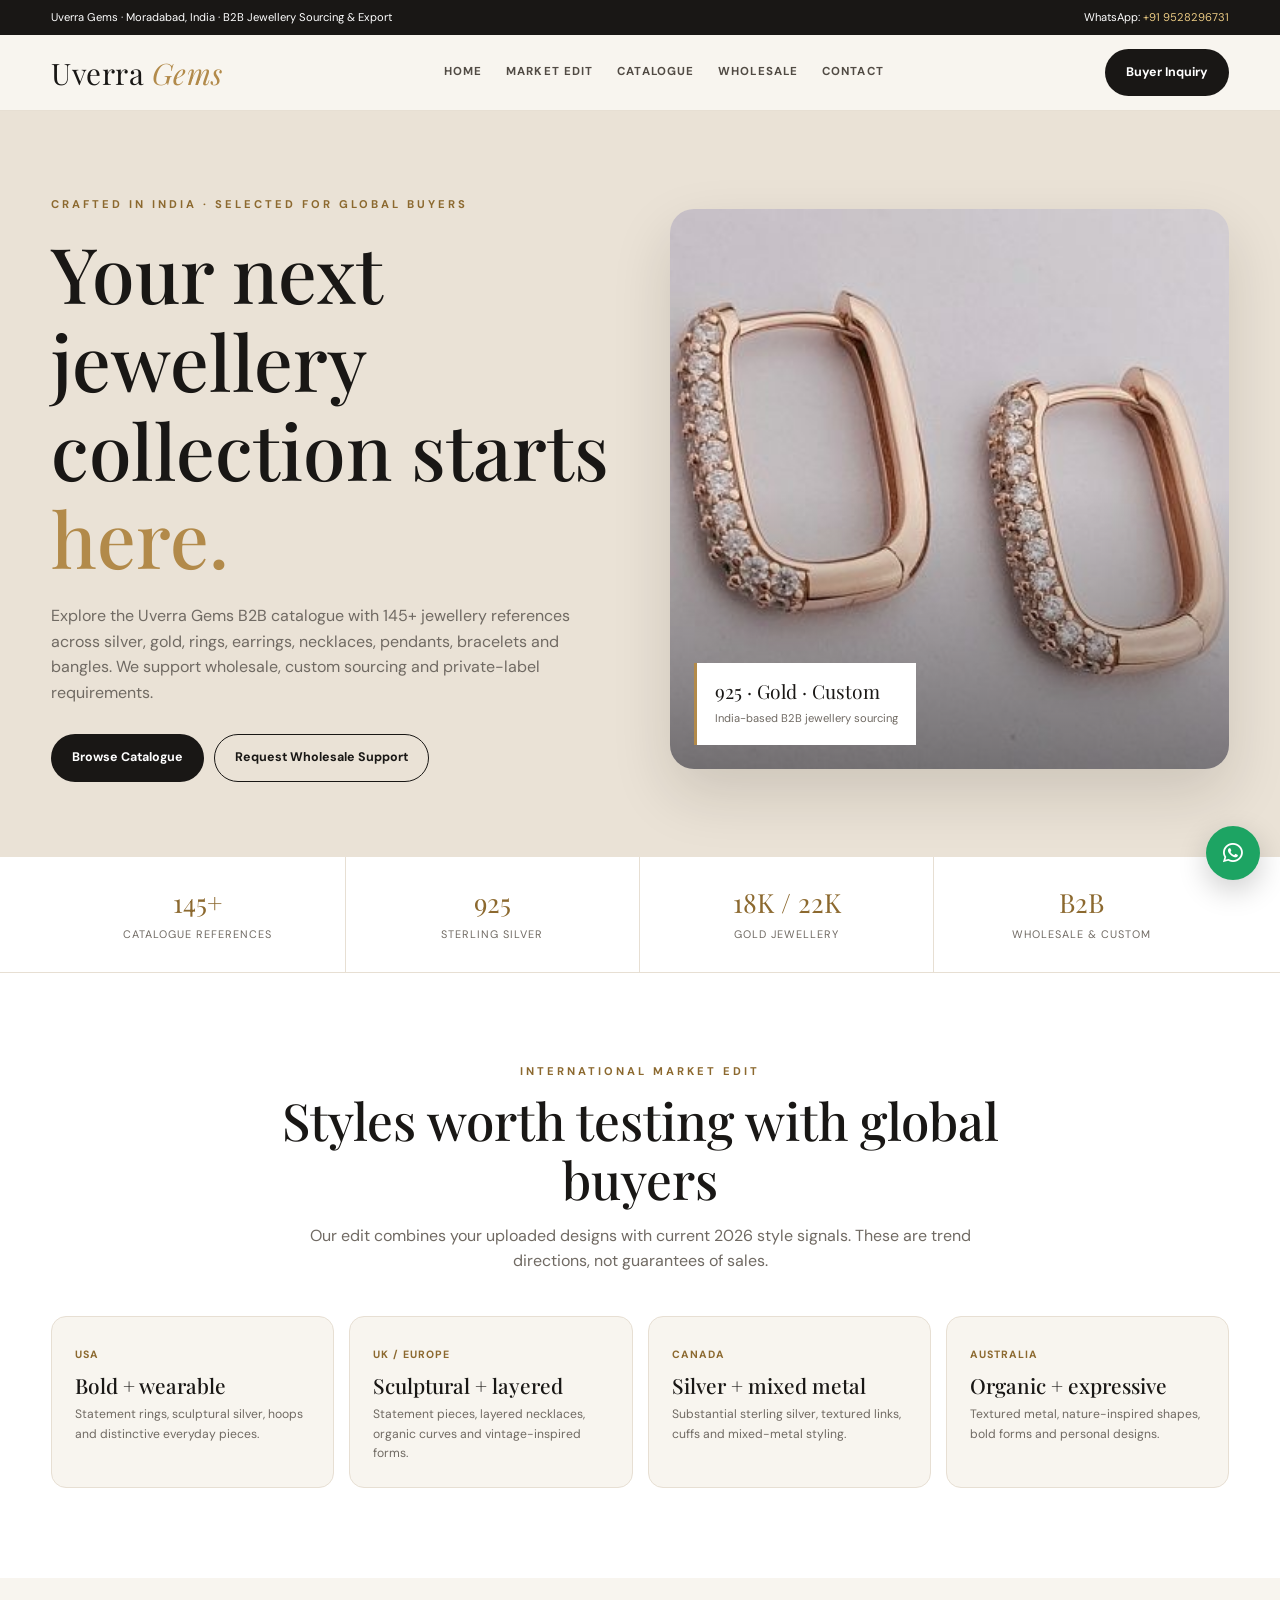
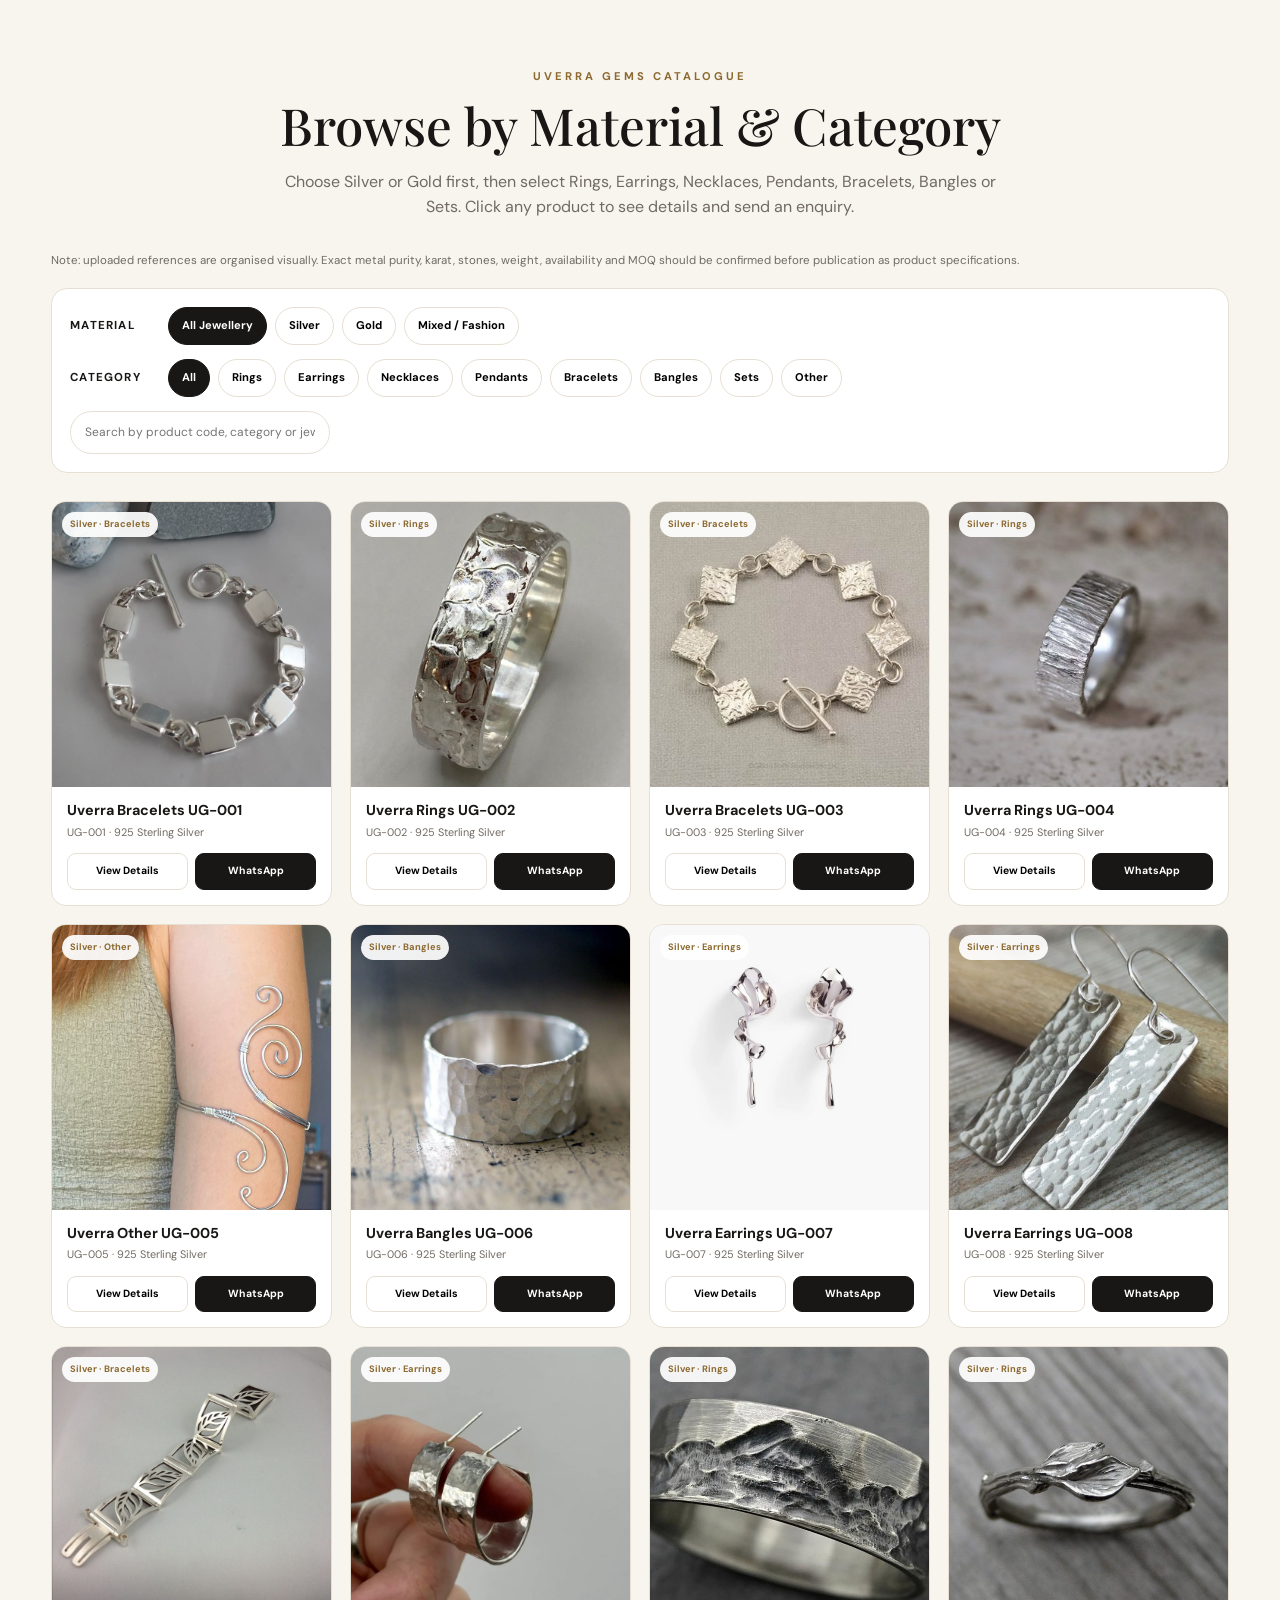
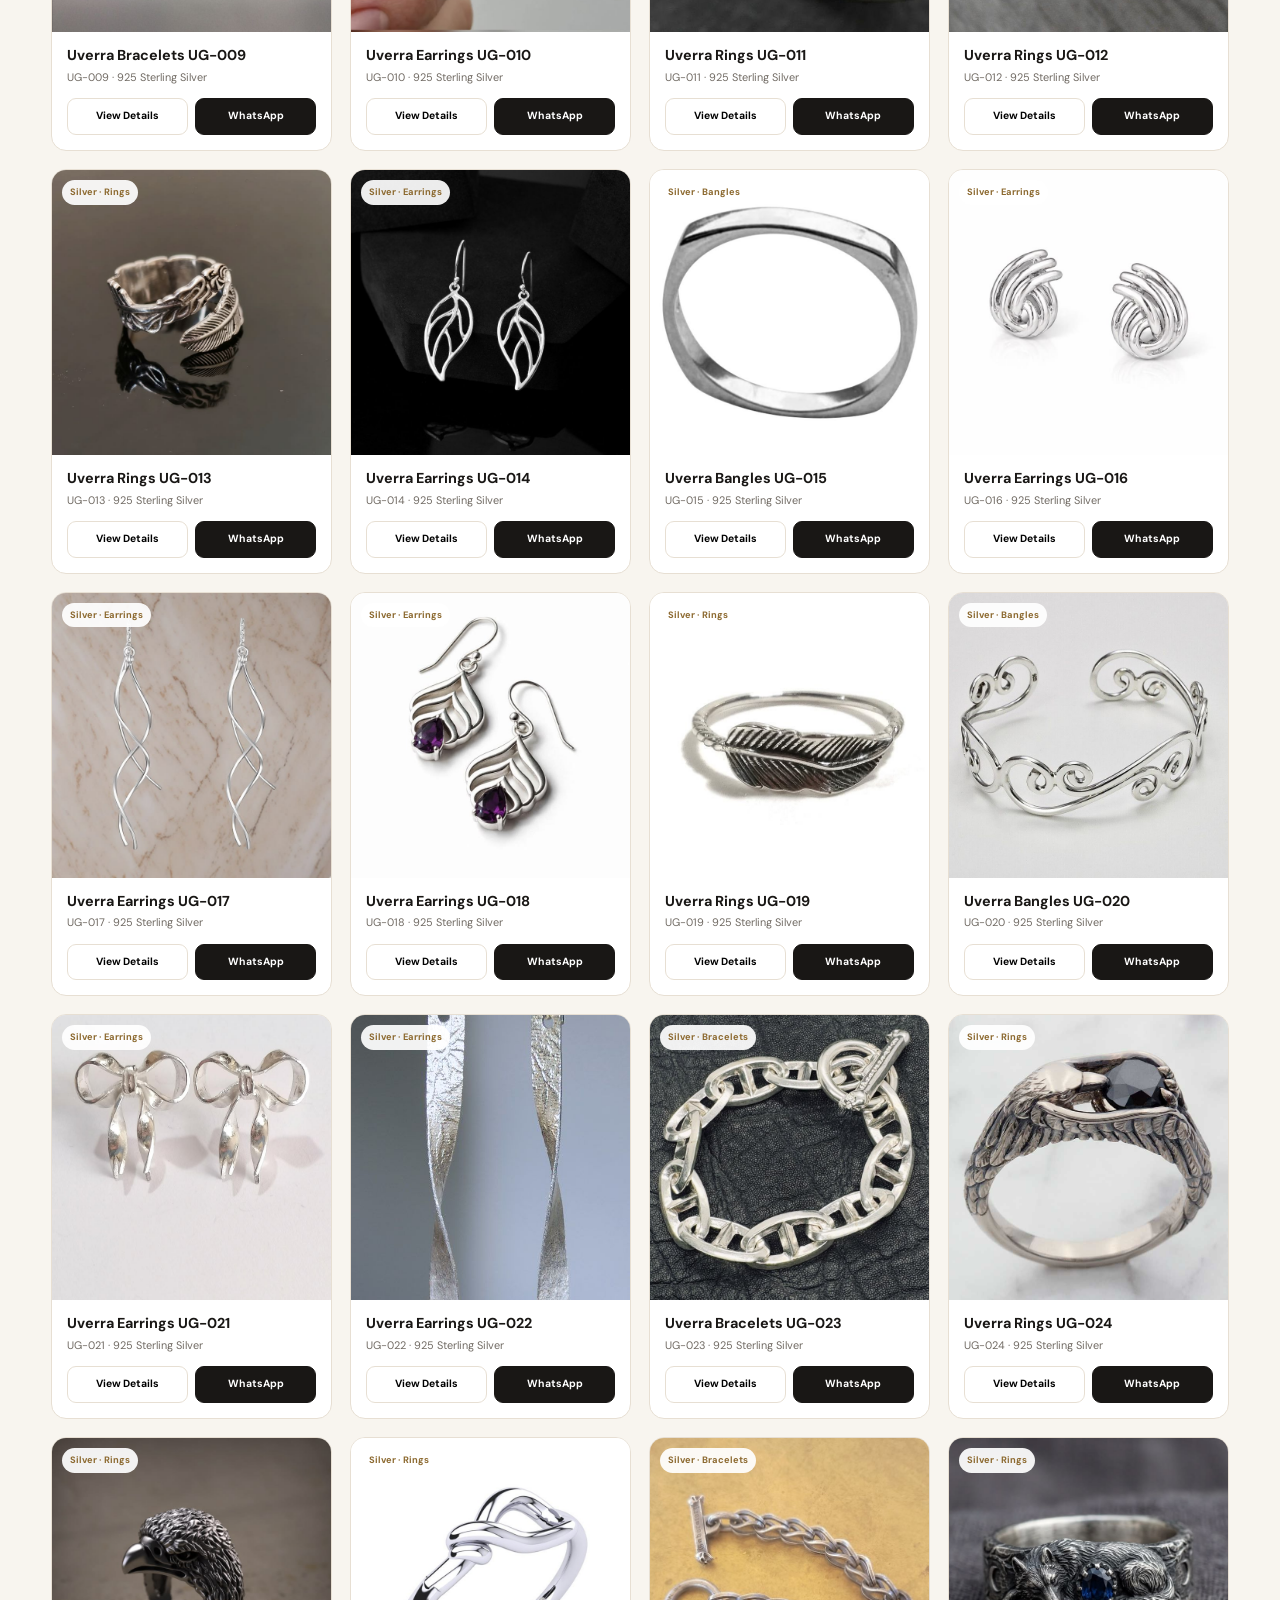
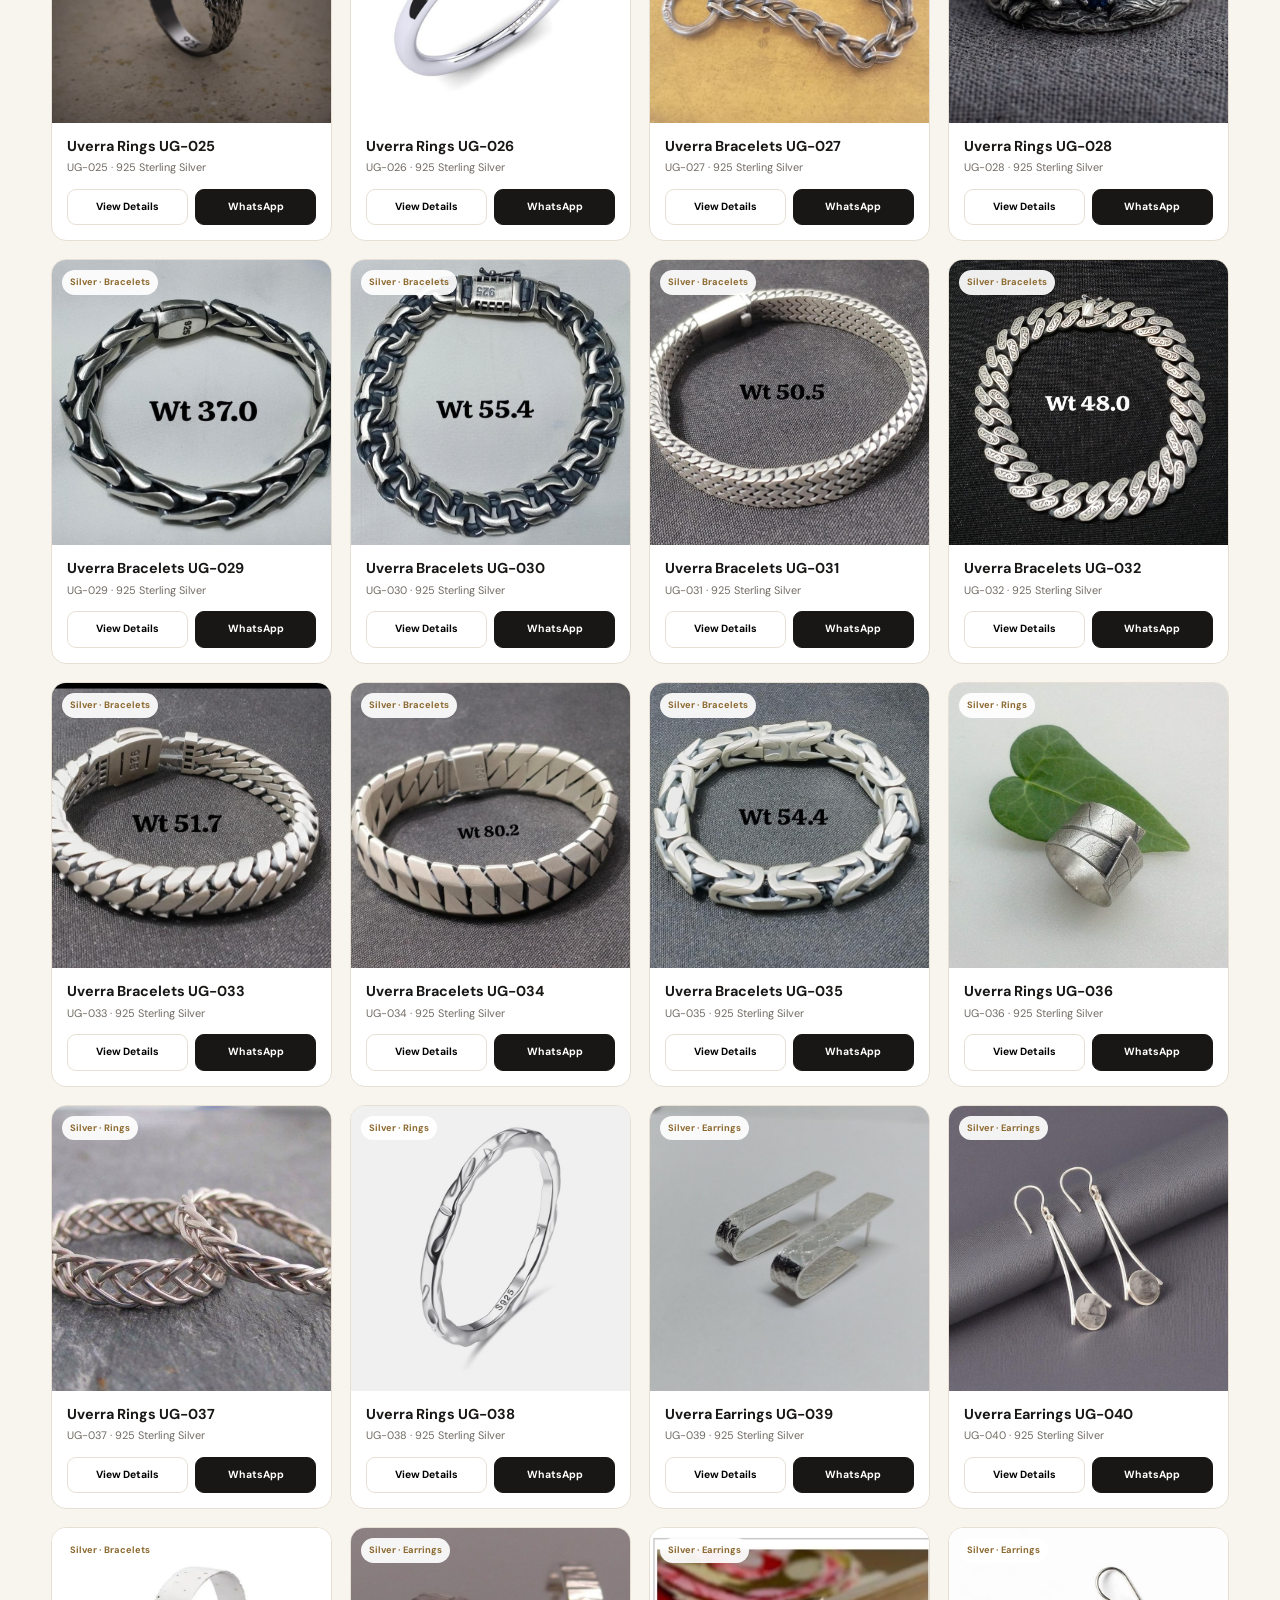
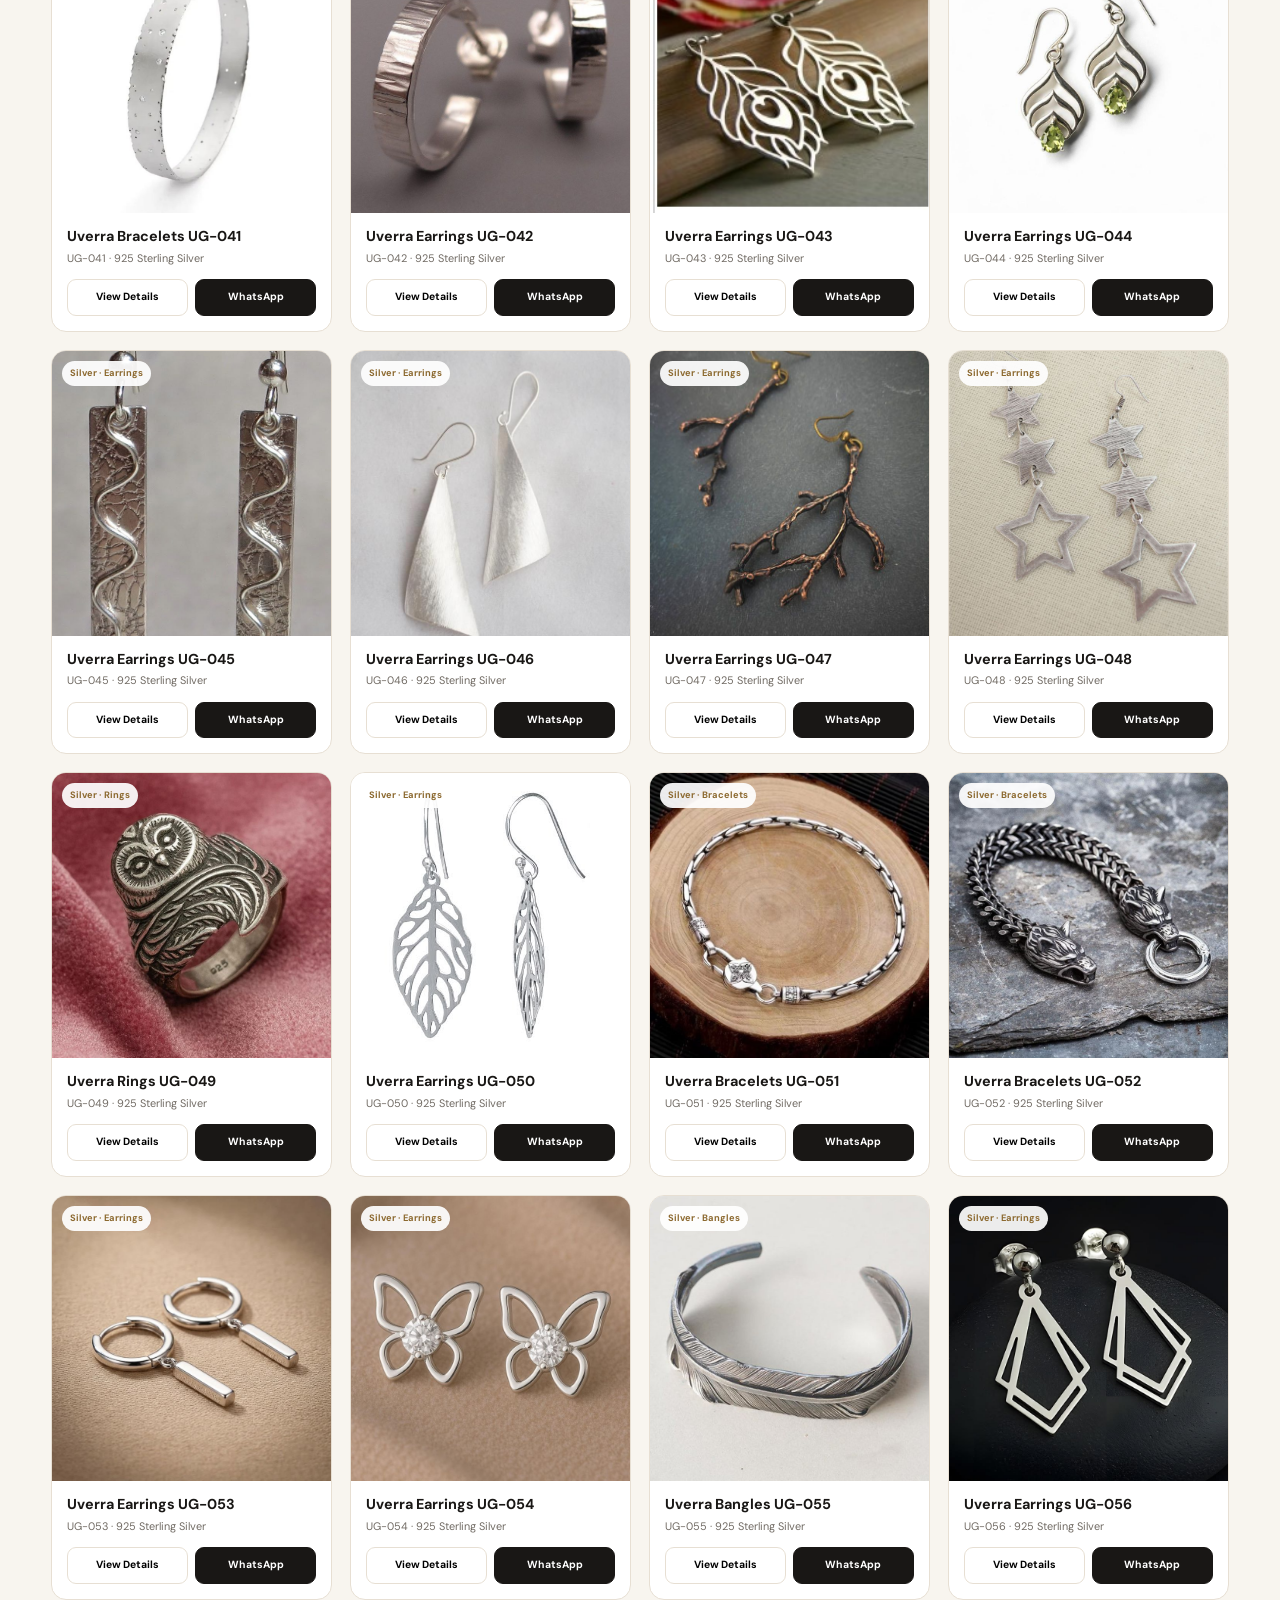
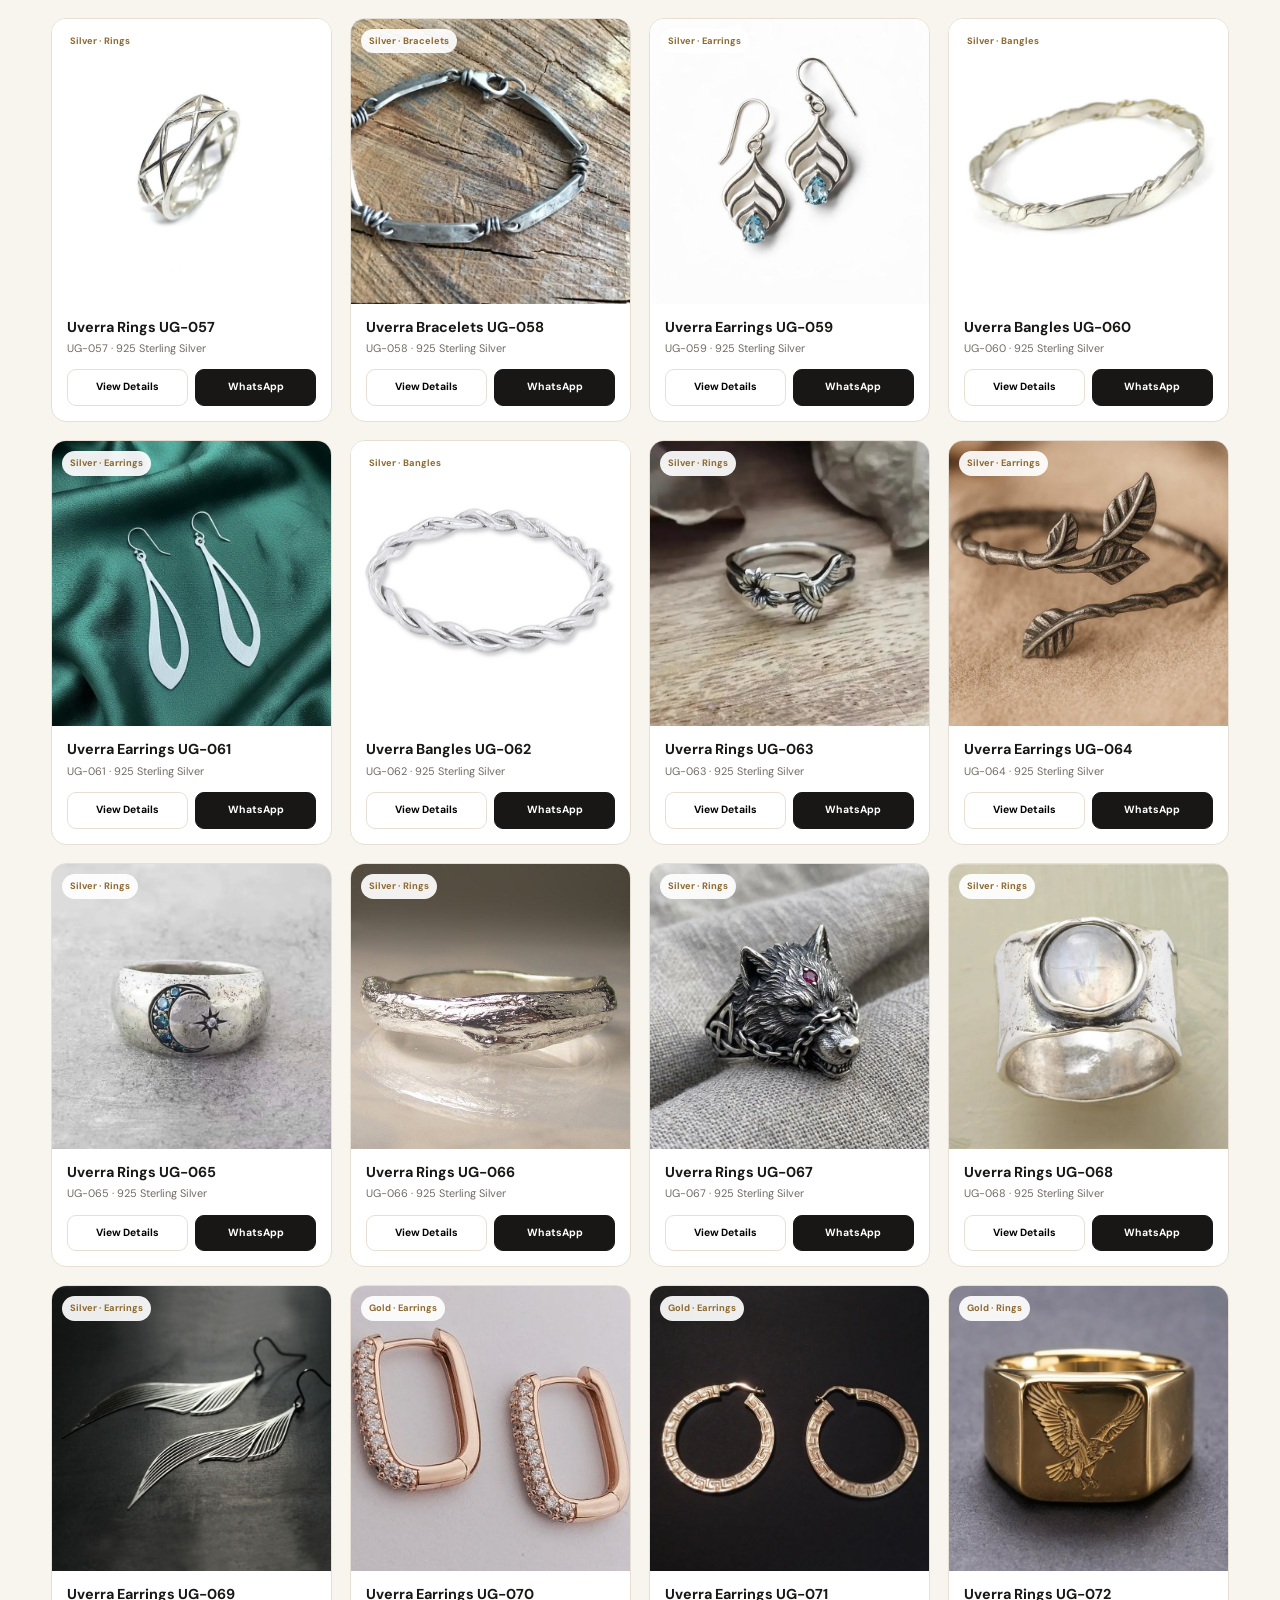
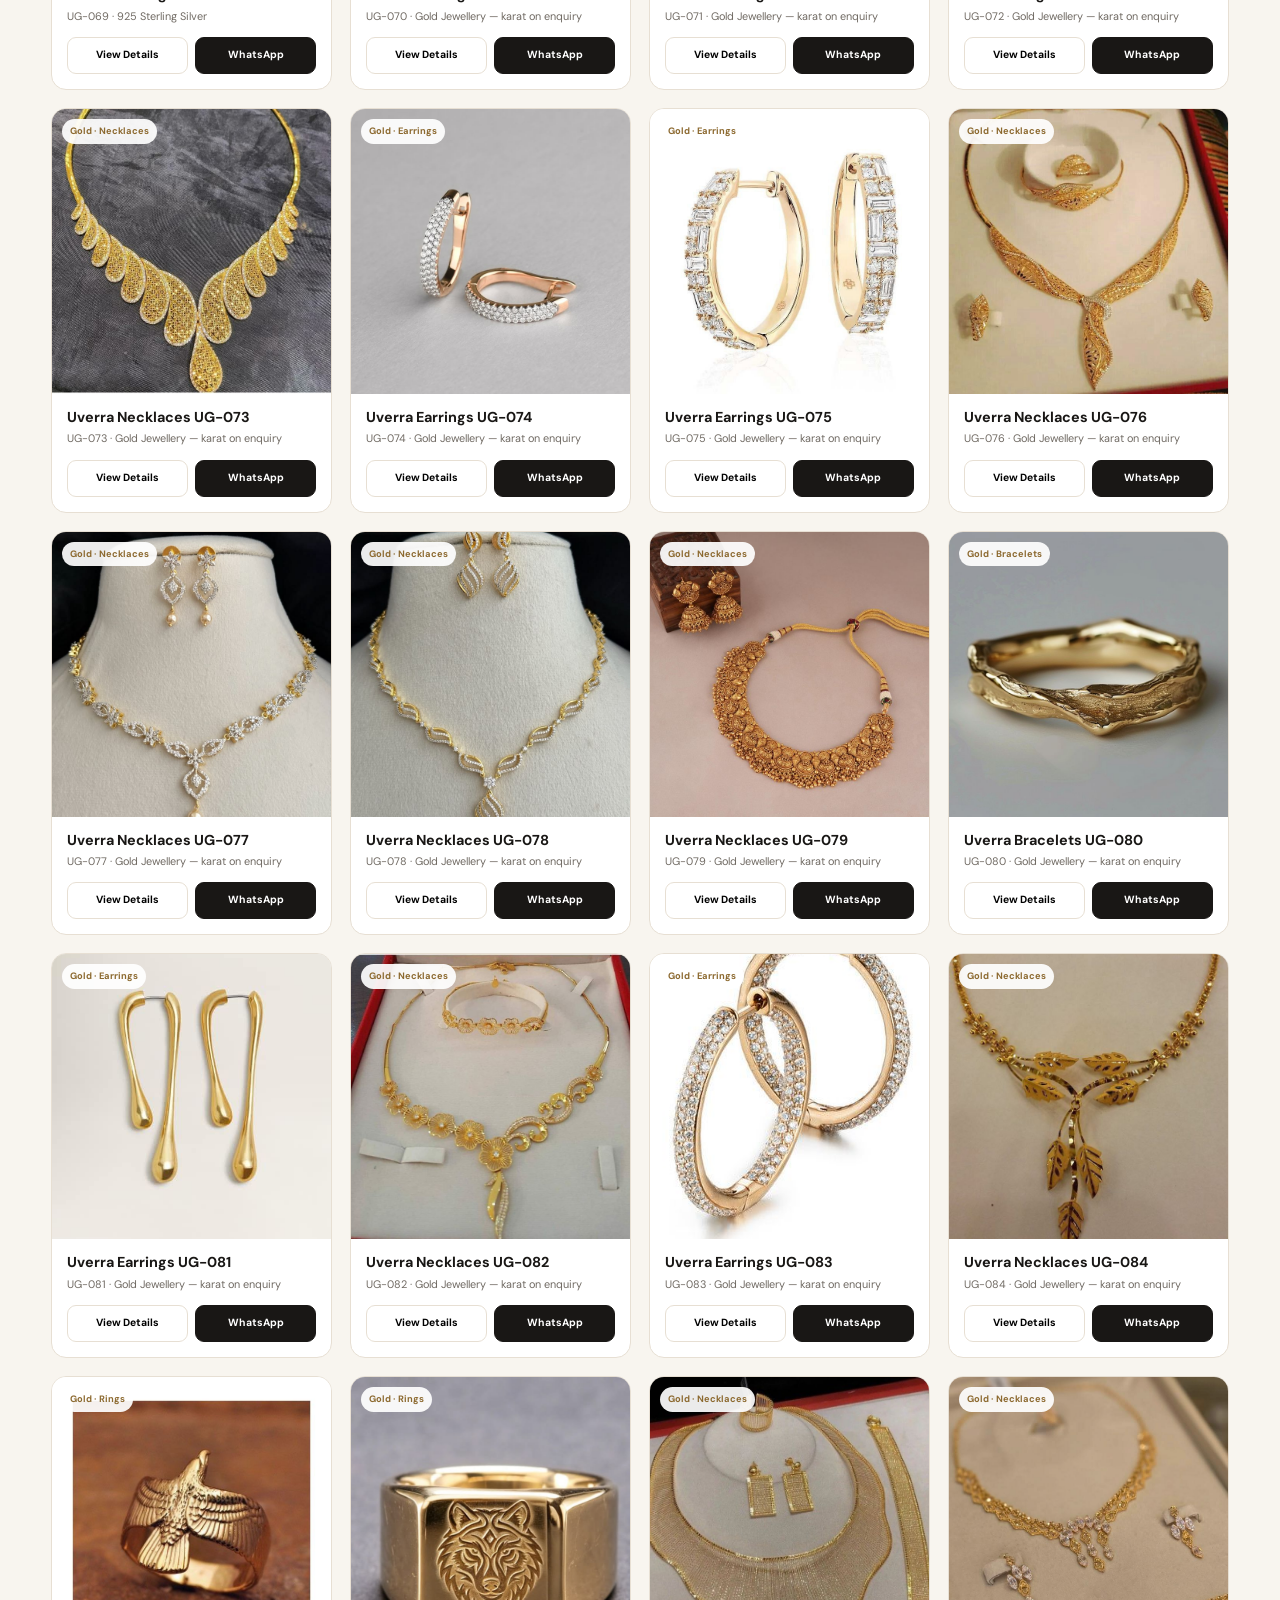
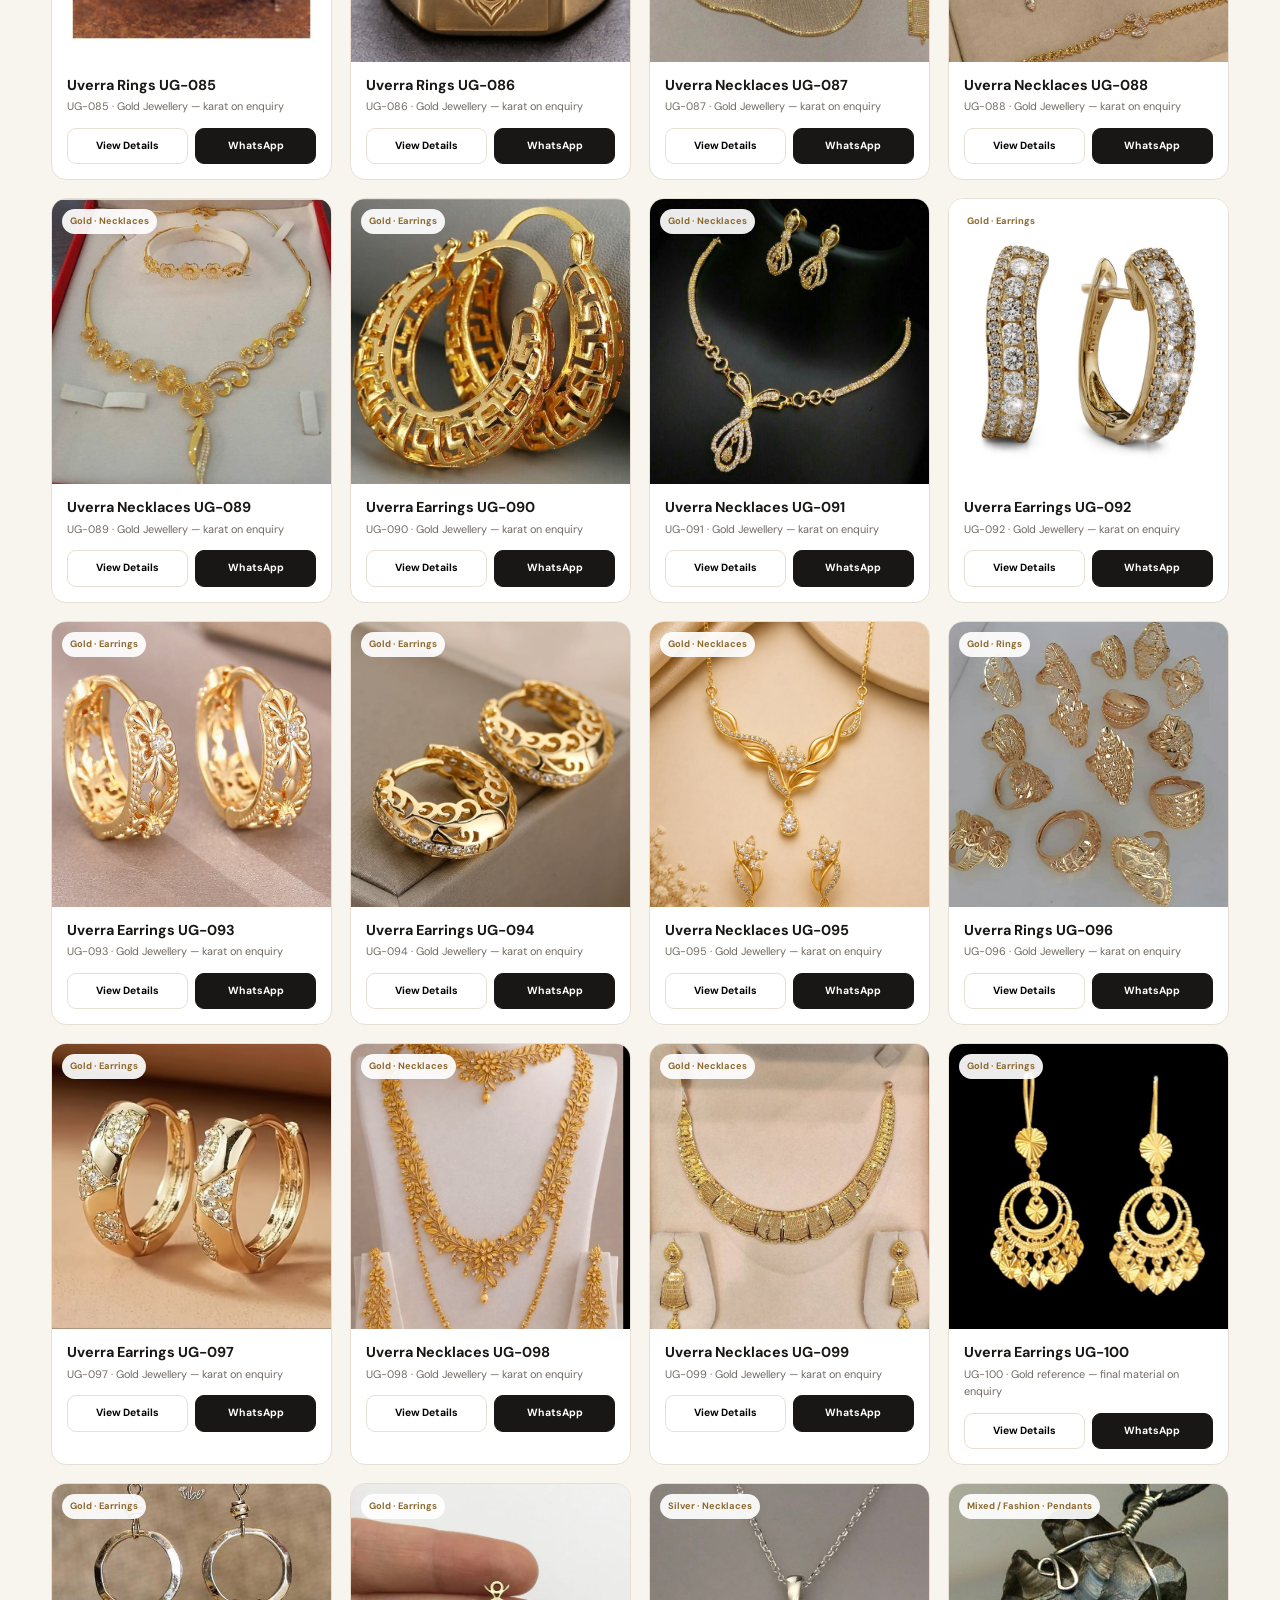
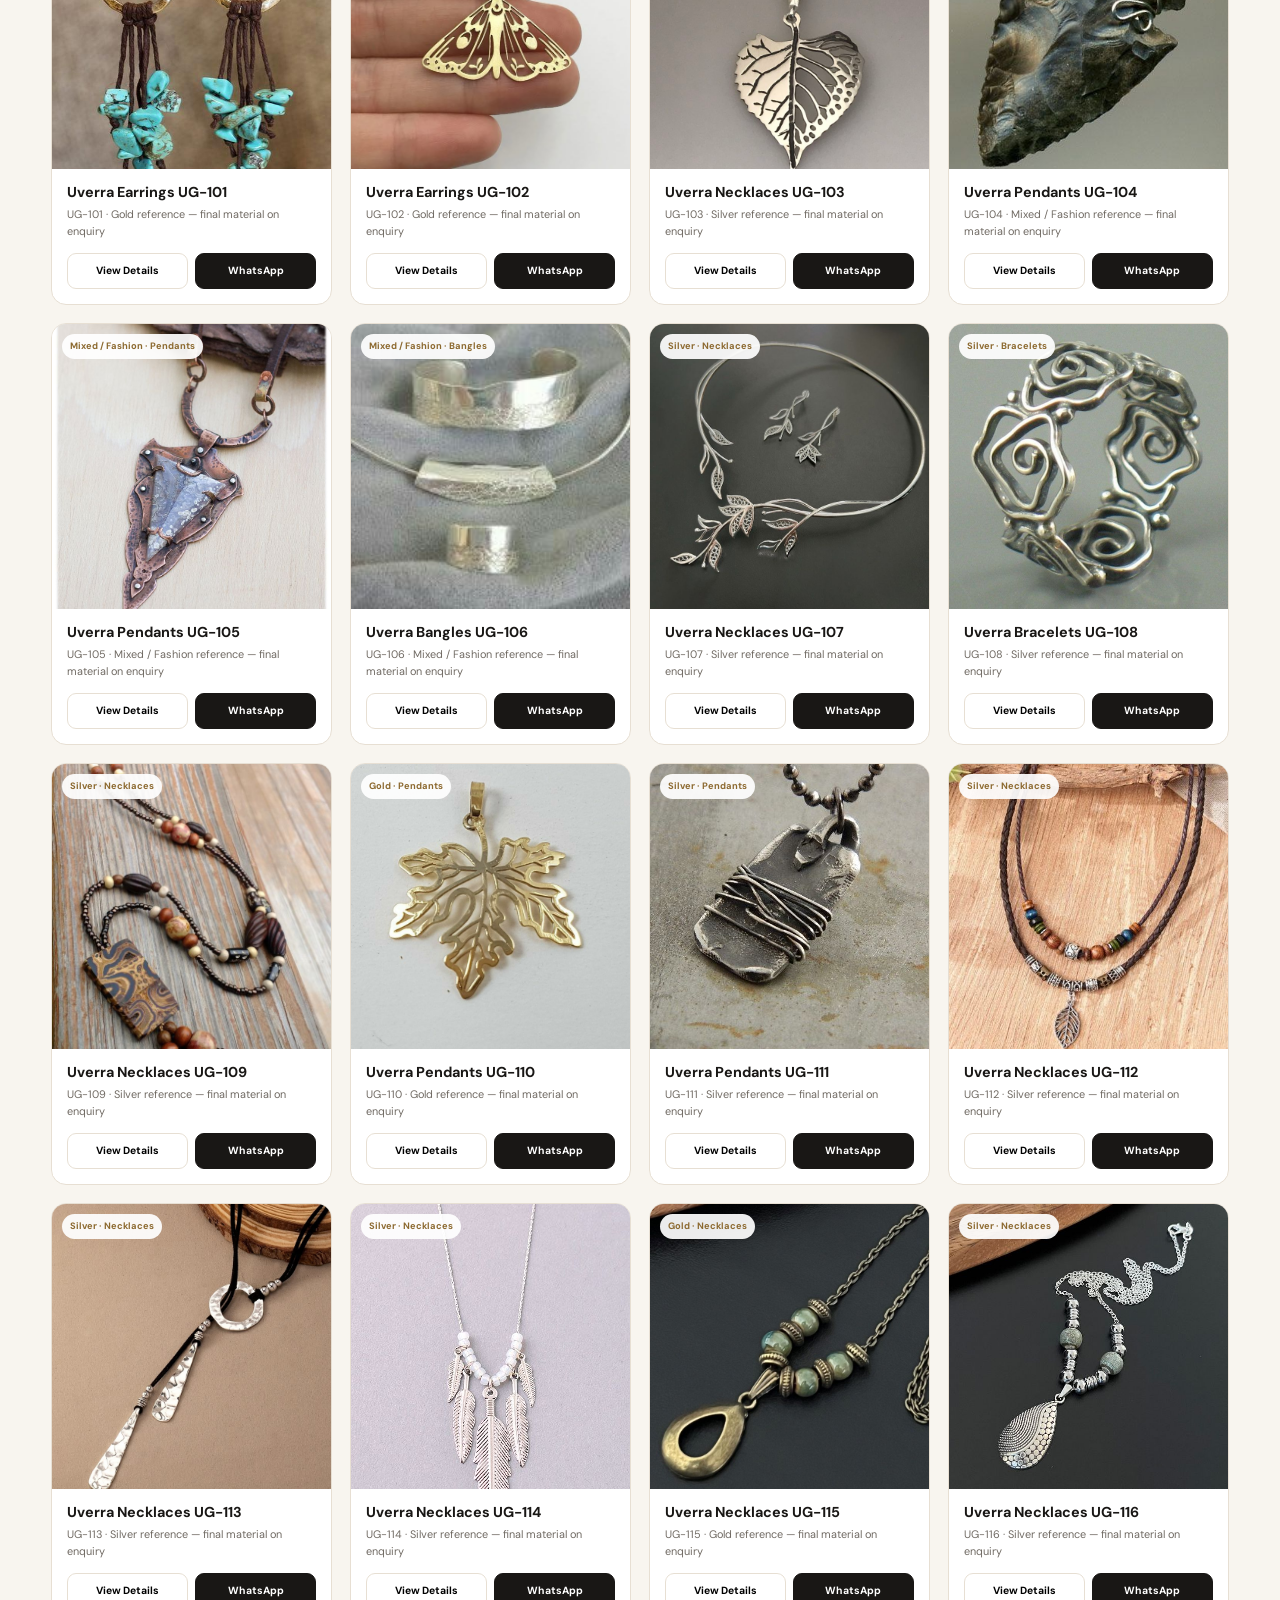
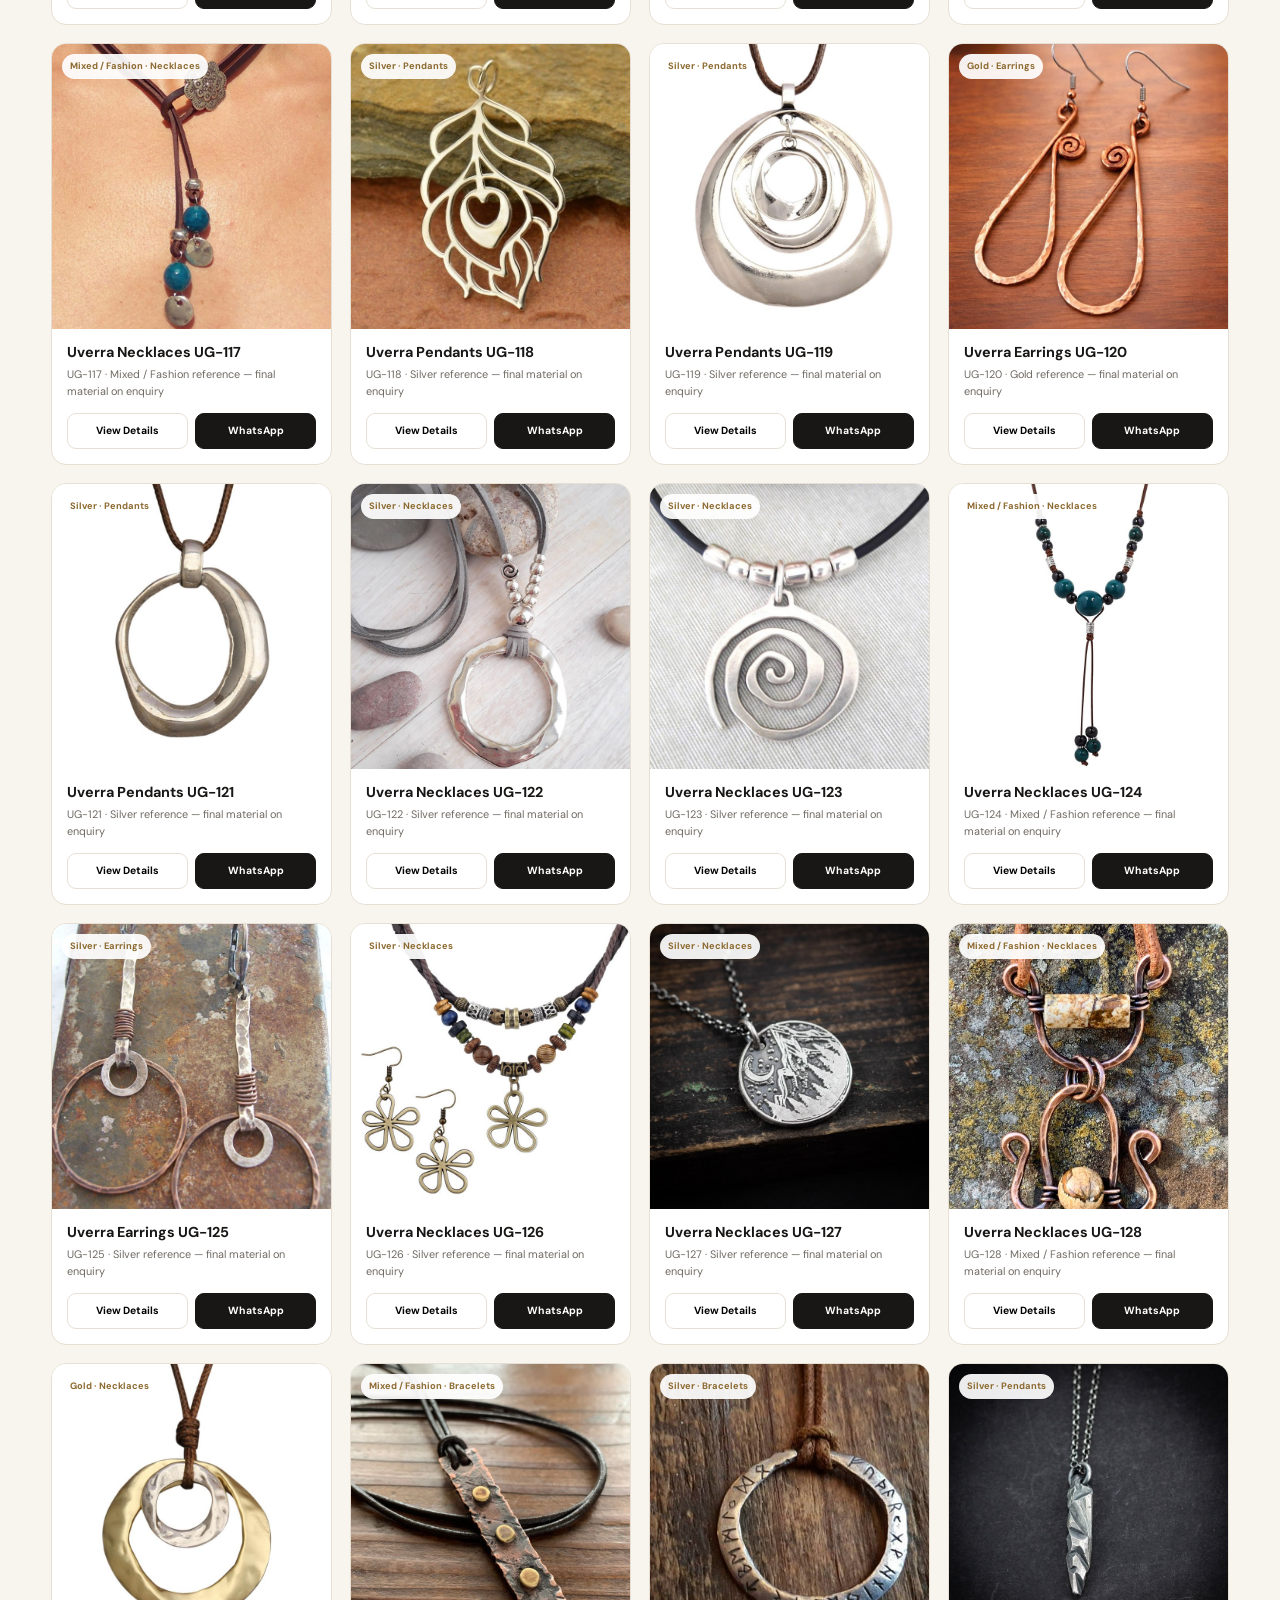
==== commit 7e84f82d: "PREVIOUS" ====
--- a/index.html
+++ b/index.html
@@ -1,517 +1,277 @@
 <!DOCTYPE html>
 <html lang="en">
 <head>
-    <meta charset="UTF-8">
-    <meta name="viewport" content="width=device-width, initial-scale=1.0">
-    <title>Uverra Gems | Exquisite Jewelry Exporter</title>
-    <!-- Google Fonts for Premium Typography -->
-    <link href="https://fonts.googleapis.com/css2?family=Playfair+Display:ital,wght@0,400;0,600;1,400&family=Montserrat:wght@300;400;500&display=swap" rel="stylesheet">
-    <link rel="stylesheet" href="https://cdnjs.cloudflare.com/ajax/libs/font-awesome/6.4.0/css/all.min.css">
-    <style>
-        /* Modern Luxury Theme */
-        :root {
-            --bg-color: #faf9f6; 
-            --text-main: #2c2c2c; 
-            --gold-accent: #c5a059; 
-            --gray-light: #f0f0f0;
-            --text-light: #666666;
-        }
-
-        * {
-            margin: 0;
-            padding: 0;
-            box-sizing: border-box;
-            scroll-behavior: smooth;
-        }
-
-        body {
-            background-color: var(--bg-color);
-            color: var(--text-main);
-            font-family: 'Montserrat', sans-serif;
-            line-height: 1.7;
-        }
-
-        h1, h2, h3, .logo {
-            font-family: 'Playfair Display', serif;
-            font-weight: 400;
-        }
-
-        a {
-            text-decoration: none;
-            color: inherit;
-        }
-
-        /* Transparent to Solid Navbar */
-        nav {
-            position: fixed;
-            top: 0;
-            width: 100%;
-            padding: 25px 8%;
-            display: flex;
-            justify-content: space-between;
-            align-items: center;
-            background: rgba(250, 249, 246, 0.95);
-            backdrop-filter: blur(5px);
-            z-index: 1000;
-            border-bottom: 1px solid rgba(0,0,0,0.05);
-        }
-
-        .logo {
-            font-size: 2rem;
-            color: var(--text-main);
-            letter-spacing: 2px;
-        }
-
-        .logo span {
-            color: var(--gold-accent);
-            font-style: italic;
-        }
-
-        .nav-links a {
-            font-size: 0.85rem;
-            text-transform: uppercase;
-            letter-spacing: 2px;
-            margin-left: 35px;
-            transition: color 0.3s;
-        }
-
-        .nav-links a:hover {
-            color: var(--gold-accent);
-        }
-
-        .menu-toggle {
-            display: none;
-            border: 0;
-            background: transparent;
-            font-size: 1.35rem;
-            color: var(--text-main);
-            cursor: pointer;
-            padding: 8px;
-            z-index: 1101;
-        }
-
-        @media (max-width: 768px) {
-            nav { padding: 16px 5%; }
-            .menu-toggle { display: block; }
-            .nav-links {
-                display: flex;
-                position: absolute;
-                top: 100%;
-                right: 5%;
-                left: 5%;
-                flex-direction: column;
-                background: rgba(250,249,246,.98);
-                border: 1px solid rgba(0,0,0,.08);
-                box-shadow: 0 12px 30px rgba(0,0,0,.12);
-                border-radius: 12px;
-                padding: 8px 0;
-                opacity: 0;
-                visibility: hidden;
-                transform: translateY(-8px);
-                transition: opacity .2s ease, transform .2s ease, visibility .2s ease;
-            }
-            .nav-links.open {
-                opacity: 1;
-                visibility: visible;
-                transform: translateY(0);
-            }
-            .nav-links a {
-                display: block;
-                margin: 0;
-                padding: 14px 18px;
-                font-size: .78rem;
-            }
-            .nav-links a + a { border-top: 1px solid rgba(0,0,0,.06); }
-        }
-
-        /* Hero Section */
-        .hero {
-            height: 100vh;
-            background: linear-gradient(rgba(250, 249, 246, 0.8), rgba(250, 249, 246, 0.9)), url('https://images.unsplash.com/photo-1515562141207-7a88fb7ce338?q=80&w=2000&auto=format&fit=crop') center/cover;
-            display: flex;
-            flex-direction: column;
-            justify-content: center;
-            align-items: center;
-            text-align: center;
-            padding: 0 20px;
-        }
-
-        .hero-subtitle {
-            font-size: 0.9rem;
-            text-transform: uppercase;
-            letter-spacing: 4px;
-            color: var(--gold-accent);
-            margin-bottom: 20px;
-        }
-
-        .hero h1 {
-            font-size: 4.5rem;
-            margin-bottom: 25px;
-            color: var(--text-main);
-            max-width: 800px;
-        }
-
-        .hero-text {
-            font-size: 1.1rem;
-            color: var(--text-light);
-            max-width: 600px;
-            margin-bottom: 40px;
-        }
-
-        .btn-primary {
-            padding: 15px 40px;
-            background-color: var(--text-main);
-            color: #fff;
-            text-transform: uppercase;
-            letter-spacing: 2px;
-            font-size: 0.85rem;
-            transition: background 0.4s;
-        }
-
-        .btn-primary:hover {
-            background-color: var(--gold-accent);
-        }
-
-        /* Info Banner */
-        .info-banner {
-            display: flex;
-            justify-content: center;
-            gap: 80px;
-            padding: 60px 20px;
-            background: #fff;
-            border-bottom: 1px solid var(--gray-light);
-        }
-
-        .info-item {
-            text-align: center;
-        }
-
-        .info-item h4 {
-            font-size: 1.5rem;
-            color: var(--gold-accent);
-            margin-bottom: 5px;
-        }
-
-        .info-item p {
-            font-size: 0.85rem;
-            text-transform: uppercase;
-            letter-spacing: 1px;
-            color: var(--text-light);
-        }
-
-        /* Collections Section */
-        .section-padding {
-            padding: 100px 8%;
-        }
-
-        .section-title {
-            text-align: center;
-            font-size: 3rem;
-            margin-bottom: 15px;
-        }
-
-        .section-subtitle {
-            text-align: center;
-            font-size: 0.9rem;
-            text-transform: uppercase;
-            letter-spacing: 3px;
-            color: var(--text-light);
-            margin-bottom: 60px;
-        }
-
-        .grid-container {
-            display: grid;
-            grid-template-columns: repeat(auto-fit, minmax(300px, 1fr));
-            gap: 40px;
-        }
-
-        .collection-card {
-            position: relative;
-            height: 400px;
-            overflow: hidden;
-            background-color: var(--gray-light);
-        }
-
-        .collection-card img {
-            width: 100%;
-            height: 100%;
-            object-fit: cover;
-            transition: transform 0.8s ease;
-        }
-
-        .collection-overlay {
-            position: absolute;
-            bottom: 0;
-            left: 0;
-            width: 100%;
-            padding: 30px;
-            background: linear-gradient(transparent, rgba(0,0,0,0.8));
-            color: #fff;
-        }
-
-        .collection-overlay h3 {
-            font-size: 1.8rem;
-            margin-bottom: 5px;
-            font-family: 'Playfair Display', serif;
-        }
-
-        .collection-overlay p {
-            font-size: 0.85rem;
-            letter-spacing: 1px;
-            color: #ddd;
-        }
-
-        .collection-card:hover img {
-            transform: scale(1.05);
-        }
-
-        /* Contact Section */
-        .contact-wrapper {
-            background-color: #fff;
-            padding: 80px 8%;
-            display: grid;
-            grid-template-columns: 1fr 1fr;
-            gap: 60px;
-            align-items: center;
-        }
-
-        .contact-text h2 {
-            font-size: 2.8rem;
-            margin-bottom: 20px;
-        }
-
-        .contact-text p {
-            color: var(--text-light);
-            margin-bottom: 40px;
-        }
-
-        .team-grid {
-            display: grid;
-            grid-template-columns: 1fr 1fr;
-            gap: 30px;
-        }
-
-        .team-member {
-            border-left: 2px solid var(--gold-accent);
-            padding-left: 20px;
-        }
-
-        .team-member h4 {
-            font-size: 1.3rem;
-            margin-bottom: 5px;
-        }
-
-        .team-member span {
-            display: block;
-            font-size: 0.8rem;
-            text-transform: uppercase;
-            letter-spacing: 1px;
-            color: var(--text-light);
-            margin-bottom: 15px;
-        }
-
-        .contact-links a {
-            display: block;
-            margin-bottom: 8px;
-            font-size: 0.95rem;
-            transition: color 0.3s;
-        }
-
-        .contact-links a:hover {
-            color: var(--gold-accent);
-        }
-
-        .contact-links i {
-            width: 25px;
-            color: var(--gold-accent);
-        }
-
-        footer {
-            text-align: center;
-            padding: 40px;
-            background-color: var(--text-main);
-            color: #fff;
-            font-size: 0.85rem;
-            letter-spacing: 1px;
-        }
-
-        @media (max-width: 768px) {
-            .hero h1 { font-size: 3rem; }
-            .contact-wrapper { grid-template-columns: 1fr; }
-            .info-banner { flex-direction: column; gap: 30px; }
-        }
-    </style>
+<meta charset="UTF-8">
+<meta name="viewport" content="width=device-width, initial-scale=1.0">
+<meta name="description" content="Uverra Gems — B2B jewellery sourcing and export from Moradabad, India. Browse 925 Sterling Silver, Gold, Rings, Earrings, Necklaces, Pendants, Bracelets and Bangles.">
+<meta name="theme-color" content="#171513">
+<title>Uverra Gems | B2B Jewellery Catalogue</title>
+<link rel="preconnect" href="https://fonts.googleapis.com">
+<link rel="preconnect" href="https://fonts.gstatic.com" crossorigin>
+<link href="https://fonts.googleapis.com/css2?family=DM+Sans:wght@400;500;600;700&family=Playfair+Display:wght@500;600&display=swap" rel="stylesheet">
+<link rel="stylesheet" href="https://cdnjs.cloudflare.com/ajax/libs/font-awesome/6.4.0/css/all.min.css">
+<style>
+:root{--ink:#191715;--gold:#b28a4a;--gold2:#8c692f;--cream:#f8f5ef;--white:#fff;--muted:#706a63;--line:#e7dfd3;--soft:#f0e9df;--max:1200px}
+*{box-sizing:border-box;margin:0;padding:0} html{scroll-behavior:smooth} body{font-family:"DM Sans",Arial,sans-serif;background:var(--cream);color:var(--ink);line-height:1.6} body.lock{overflow:hidden}
+a{text-decoration:none;color:inherit} button,input,select{font:inherit} button{cursor:pointer} img{display:block;max-width:100%}
+.container{width:min(var(--max),92%);margin:auto} h1,h2,h3{font-family:"Playfair Display",Georgia,serif;font-weight:500;line-height:1.15}
+.eyebrow{font-size:.7rem;text-transform:uppercase;letter-spacing:3px;color:var(--gold2);font-weight:700}
+.btn{display:inline-flex;align-items:center;justify-content:center;gap:9px;border:1px solid transparent;border-radius:999px;padding:13px 20px;font-size:.78rem;font-weight:700;transition:.25s}
+.btn-dark{background:var(--ink);color:#fff} .btn-dark:hover{background:var(--gold2);transform:translateY(-2px)}
+.btn-gold{background:var(--gold);color:#fff} .btn-gold:hover{background:var(--gold2);transform:translateY(-2px)}
+.btn-outline{border-color:var(--ink)} .btn-outline:hover{background:var(--ink);color:#fff}
+.topbar{background:var(--ink);color:#fff;font-size:.7rem} .topbar .container{min-height:35px;display:flex;justify-content:space-between;align-items:center;gap:12px} .topbar a{color:#e9c982}
+nav{position:sticky;top:0;z-index:1000;background:rgba(248,245,239,.96);backdrop-filter:blur(15px);border-bottom:1px solid var(--line)}
+.nav{height:75px;display:flex;align-items:center;justify-content:space-between;gap:20px} .logo{font:1.85rem "Playfair Display";letter-spacing:.5px} .logo span{color:var(--gold);font-style:italic}
+.links{display:flex;gap:24px;align-items:center} .links a{font-size:.72rem;text-transform:uppercase;letter-spacing:1.1px;font-weight:700;color:#514b44} .links a:hover{color:var(--gold2)}
+.menu{display:none;border:0;background:none;font-size:1.3rem}
+.hero{background:#eae2d6;padding:85px 0 75px} .hero-grid{display:grid;grid-template-columns:1fr 1fr;align-items:center;gap:60px}
+.hero h1{font-size:clamp(3rem,6vw,5.4rem);margin:14px 0 22px} .hero h1 em{font-style:normal;color:var(--gold)}
+.hero p{max-width:610px;color:var(--muted);font-size:1rem} .hero-buttons{display:flex;gap:10px;flex-wrap:wrap;margin-top:28px}
+.hero-image{height:560px;border-radius:24px;background:url("assets/products/Gold/Earrings/gold_070.jpg") center/cover;box-shadow:0 25px 60px rgba(31,24,17,.14);position:relative}
+.hero-image:after{content:"";position:absolute;inset:0;background:linear-gradient(0deg,rgba(0,0,0,.4),transparent 50%);border-radius:24px}
+.badge{position:absolute;z-index:2;bottom:24px;left:24px;background:#fff;padding:15px 18px;border-left:3px solid var(--gold)} .badge strong{font:1.2rem "Playfair Display";display:block} .badge span{font-size:.7rem;color:var(--muted)}
+.stats{background:#fff;border-bottom:1px solid var(--line)} .stats-grid{display:grid;grid-template-columns:repeat(4,1fr)} .stat{padding:27px 10px;text-align:center;border-right:1px solid var(--line)} .stat:last-child{border:0} .stat strong{font:1.65rem "Playfair Display";color:var(--gold2);display:block} .stat span{font-size:.68rem;text-transform:uppercase;letter-spacing:1px;color:var(--muted)}
+.section{padding:90px 0} .head{text-align:center;max-width:730px;margin:0 auto 42px} .head h2{font-size:clamp(2.1rem,4vw,3.3rem);margin:10px 0 14px} .head p{color:var(--muted)}
+.market-edit{background:#fff} .market-grid{display:grid;grid-template-columns:repeat(4,1fr);gap:15px} .market{padding:23px;border:1px solid var(--line);border-radius:15px;background:var(--cream)} .market h3{font-size:1.3rem;margin:8px 0} .market p{font-size:.76rem;color:var(--muted)} .market span{font-size:.66rem;text-transform:uppercase;letter-spacing:1px;color:var(--gold2);font-weight:700}
+.catalogue{background:var(--cream)} .toolbar{display:flex;gap:12px;justify-content:space-between;align-items:center;flex-wrap:wrap;margin-bottom:25px} .filters{display:flex;gap:8px;flex-wrap:wrap} .filter{border:1px solid var(--line);background:#fff;padding:9px 13px;border-radius:999px;font-size:.7rem;font-weight:700} .filter.active,.filter:hover{background:var(--ink);color:#fff;border-color:var(--ink)}
+.search{width:260px;border:1px solid var(--line);background:#fff;padding:11px 14px;border-radius:999px;outline:none;font-size:.75rem} .search:focus{border-color:var(--gold)}
+.grid{display:grid;grid-template-columns:repeat(4,1fr);gap:18px} .card{background:#fff;border:1px solid var(--line);border-radius:15px;overflow:hidden;transition:.25s} .card:hover{transform:translateY(-4px);box-shadow:0 15px 40px rgba(30,23,16,.1)} .card-img{height:285px;background:#eee;overflow:hidden;position:relative} .card-img img{width:100%;height:100%;object-fit:cover;transition:.4s} .card:hover .card-img img{transform:scale(1.04)} .tag{position:absolute;top:10px;left:10px;background:rgba(255,255,255,.92);padding:5px 8px;border-radius:999px;font-size:.58rem;font-weight:700;color:var(--gold2)}
+.card-body{padding:15px} .card-body h3{font-family:"DM Sans";font-size:.9rem;font-weight:700} .meta{font-size:.68rem;color:var(--muted);margin:5px 0 12px} .card-actions{display:flex;gap:7px} .smallbtn{flex:1;border:1px solid var(--line);background:#fff;border-radius:9px;padding:9px 7px;font-size:.65rem;font-weight:700} .smallbtn.dark{background:var(--ink);border-color:var(--ink);color:#fff}
+.empty{grid-column:1/-1;text-align:center;padding:60px;color:var(--muted);display:none}
+.trend{background:var(--ink);color:#fff} .trend .head p{color:#b9b1a8} .trend-grid{display:grid;grid-template-columns:repeat(4,1fr);gap:18px} .trend-card{border:1px solid rgba(255,255,255,.12);border-radius:15px;overflow:hidden;background:rgba(255,255,255,.04)} .trend-card img{width:100%;height:270px;object-fit:cover} .trend-card div{padding:17px} .trend-card h3{font-size:1.2rem} .trend-card p{font-size:.7rem;color:#b9b1a8;margin-top:5px}
+.b2b{background:#e9e1d5} .b2b-grid{display:grid;grid-template-columns:1fr 1fr;gap:60px;align-items:center} .b2b h2{font-size:3rem;margin:10px 0 17px} .b2b p{color:var(--muted)} .features{display:grid;grid-template-columns:1fr 1fr;gap:12px} .feature{background:#fff;border:1px solid var(--line);border-radius:14px;padding:21px} .feature i{color:var(--gold);font-size:1.2rem} .feature h3{font-family:"DM Sans";font-size:.9rem;margin:10px 0 5px} .feature p{font-size:.72rem}
+.contact{background:#fff} .contact-grid{display:grid;grid-template-columns:.85fr 1.15fr;gap:60px} .contact h2{font-size:3rem;margin:10px 0 15px} .contact-copy p{color:var(--muted)} .info{display:flex;gap:12px;margin:19px 0} .info i{width:34px;height:34px;border-radius:50%;background:var(--soft);display:grid;place-items:center;color:var(--gold2)} .info strong{display:block;font-size:.8rem} .info a,.info span{font-size:.76rem;color:var(--muted)}
+.form{background:var(--cream);padding:28px;border-radius:18px} .form h3{font-size:1.7rem;margin-bottom:17px} .formgrid{display:grid;grid-template-columns:1fr 1fr;gap:11px} input,select,textarea{width:100%;border:1px solid #ddd4c8;background:#fff;padding:12px;border-radius:9px;outline:none} textarea{min-height:100px;resize:vertical} .full{grid-column:1/-1} .note{font-size:.65rem;color:var(--muted);margin-top:8px}
+footer{background:#12110f;color:#aaa39b;padding:45px 0 20px} .footgrid{display:grid;grid-template-columns:1.5fr 1fr 1fr;gap:45px;padding-bottom:30px;border-bottom:1px solid rgba(255,255,255,.1)} footer .logo{color:#fff;display:inline-block;margin-bottom:10px} footer p,footer a{font-size:.73rem} footer h4{font-family:"DM Sans";font-size:.72rem;text-transform:uppercase;letter-spacing:1.4px;color:#fff;margin-bottom:13px} footer a{display:block;margin:7px 0} footer a:hover{color:#e3c27e} .copy{text-align:center;padding-top:18px;font-size:.65rem}
+.wa{position:fixed;right:20px;bottom:20px;width:54px;height:54px;border-radius:50%;background:#1da463;color:#fff;display:grid;place-items:center;font-size:1.4rem;z-index:1100;box-shadow:0 10px 30px rgba(0,0,0,.2)}
+.modal{position:fixed;inset:0;background:rgba(10,8,6,.72);z-index:2000;display:none;align-items:center;justify-content:center;padding:18px} .modal.open{display:flex} .modalbox{background:#fff;width:min(850px,100%);max-height:92vh;overflow:auto;border-radius:20px;position:relative;padding:25px} .close{position:absolute;right:15px;top:12px;border:0;background:none;font-size:1.6rem;color:#555} .detail{display:grid;grid-template-columns:1fr 1fr;gap:25px} .detail img{width:100%;height:460px;object-fit:cover;border-radius:13px;background:#eee} .detail h2{font-size:2.3rem;margin:9px 0} .detail p{color:var(--muted);font-size:.8rem} .detail .code{color:var(--gold2);font-size:.68rem;font-weight:700;letter-spacing:1px} .detail-list{margin:18px 0;display:grid;gap:8px} .detail-list div{padding:10px;background:var(--soft);border-radius:8px;font-size:.72rem}
+.toast{position:fixed;left:50%;bottom:25px;transform:translate(-50%,20px);background:var(--ink);color:#fff;padding:12px 17px;border-radius:9px;font-size:.72rem;opacity:0;pointer-events:none;transition:.3s;z-index:3000} .toast.show{opacity:1;transform:translate(-50%,0)}
+@media(max-width:1000px){.links{display:none;position:absolute;left:0;right:0;top:75px;background:var(--cream);padding:18px 5%;border-bottom:1px solid var(--line);flex-direction:column;align-items:flex-start} .links.open{display:flex} .menu{display:block} .hero-grid,.b2b-grid,.contact-grid{grid-template-columns:1fr} .hero-image{height:480px} .grid{grid-template-columns:repeat(3,1fr)} .trend-grid{grid-template-columns:repeat(2,1fr)} .market-grid{grid-template-columns:repeat(2,1fr)}}
+@media(max-width:680px){.topbar .right{display:none} .nav{height:68px} .links{top:68px} .hero{padding:55px 0} .hero h1{font-size:3.1rem} .hero-image{height:410px} .stats-grid{grid-template-columns:1fr 1fr} .stat{padding:20px 8px} .grid{grid-template-columns:repeat(2,1fr);gap:12px} .card-img{height:220px} .search{width:100%} .toolbar{align-items:stretch} .filters{width:100%} .detail{grid-template-columns:1fr} .detail img{height:340px} .features,.formgrid{grid-template-columns:1fr} .full{grid-column:auto} .footgrid{grid-template-columns:1fr} .section{padding:70px 0}}
+
+.catalog-controls{display:grid;gap:14px;margin-bottom:28px;background:#fff;border:1px solid var(--line);padding:18px;border-radius:16px}
+.filter-line{display:flex;align-items:flex-start;gap:18px;flex-wrap:wrap}
+.filter-line>strong{font-size:.72rem;text-transform:uppercase;letter-spacing:1.2px;min-width:80px;padding-top:10px;color:var(--gold-dark)}
+.catalog-controls .filters{display:flex;gap:8px;flex-wrap:wrap}
+.catalog-controls .filter{border:1px solid var(--line);background:#fff;padding:9px 13px;border-radius:999px;font-size:.7rem;font-weight:700}
+.catalog-controls .filter.active,.catalog-controls .filter:hover{background:var(--ink);color:#fff;border-color:var(--ink)}
+.catalog-note{font-size:.72rem;color:var(--muted);margin-top:-10px;margin-bottom:18px}
+</style>
 </head>
 <body>
-
-    <nav>
-        <div class="logo">Uverra <span>Gems</span></div>
-        <button class="menu-toggle" id="menuToggle" aria-label="Open navigation menu" aria-expanded="false">
-            <i class="fa-solid fa-bars"></i>
-        </button>
-        <div class="nav-links" id="mobileNav">
-            <a href="#home">Home</a>
-            <a href="#collections">Jewellery</a>
-            <a href="#contact">Contact</a>
-        </div>
-    </nav>
-
-    <section id="home" class="hero">
-        <div class="hero-subtitle">Crafted in India • Exported Worldwide</div>
-        <h1>Elegance Forged in Silver & Gold</h1>
-        <p class="hero-text">We are a premier manufacturer and exporter of 925 Sterling Silver, 18K, and 22K Gold jewelry, delivering unparalleled craftsmanship to global B2B clients.</p>
-        <a href="https://wa.me/919456095758?text=Hello%20Uverra%20Gems,%20I%20am%20interested%20in%20your%20jewelry%20export%20catalog." target="_blank" class="btn-primary">Request Wholesale Catalog</a>
-    </section>
-
-    <div class="info-banner">
-        <div class="info-item">
-            <h4>925</h4>
-            <p>Sterling Silver</p>
-        </div>
-        <div class="info-item">
-            <h4>18K / 22K</h4>
-            <p>Premium Gold</p>
-        </div>
-        <div class="info-item">
-            <h4>Global</h4>
-            <p>Worldwide Export</p>
-        </div>
+<div class="topbar"><div class="container"><span>Uverra Gems · Moradabad, India · B2B Jewellery Sourcing & Export</span><span class="right">WhatsApp: <a href="https://wa.me/919528296731" target="_blank" rel="noopener">+91 9528296731</a></span></div></div>
+
+<nav><div class="container nav">
+<a href="#home" class="logo">Uverra <span>Gems</span></a>
+<div class="links" id="links"><a href="#home">Home</a><a href="#market">Market Edit</a><a href="#catalogue">Catalogue</a><a href="#wholesale">Wholesale</a><a href="#contact">Contact</a></div>
+<div><a class="btn btn-dark" href="#contact">Buyer Inquiry</a><button class="menu" id="menu" aria-label="Menu"><i class="fa-solid fa-bars"></i></button></div>
+</div></nav>
+
+<section class="hero" id="home"><div class="container hero-grid">
+<div><div class="eyebrow">Crafted in India · Selected for Global Buyers</div><h1>Your next jewellery collection starts <em>here.</em></h1>
+<p>Explore the Uverra Gems B2B catalogue with 145+ jewellery references across silver, gold, rings, earrings, necklaces, pendants, bracelets and bangles. We support wholesale, custom sourcing and private-label requirements.</p>
+<div class="hero-buttons"><a class="btn btn-dark" href="#catalogue">Browse Catalogue</a><a class="btn btn-outline" href="#contact">Request Wholesale Support</a></div>
+</div>
+<div class="hero-image"><div class="badge"><strong>925 · Gold · Custom</strong><span>India-based B2B jewellery sourcing</span></div></div>
+</div></section>
+
+<section class="stats"><div class="container stats-grid"><div class="stat"><strong>145+</strong><span>Catalogue References</span></div><div class="stat"><strong>925</strong><span>Sterling Silver</span></div><div class="stat"><strong>18K / 22K</strong><span>Gold Jewellery</span></div><div class="stat"><strong>B2B</strong><span>Wholesale & Custom</span></div></div></section>
+
+<section class="section market-edit" id="market"><div class="container">
+<div class="head"><div class="eyebrow">International Market Edit</div><h2>Styles worth testing with global buyers</h2><p>Our edit combines your uploaded designs with current 2026 style signals. These are trend directions, not guarantees of sales.</p></div>
+<div class="market-grid">
+<div class="market"><span>USA</span><h3>Bold + wearable</h3><p>Statement rings, sculptural silver, hoops and distinctive everyday pieces.</p></div>
+<div class="market"><span>UK / Europe</span><h3>Sculptural + layered</h3><p>Statement pieces, layered necklaces, organic curves and vintage-inspired forms.</p></div>
+<div class="market"><span>Canada</span><h3>Silver + mixed metal</h3><p>Substantial sterling silver, textured links, cuffs and mixed-metal styling.</p></div>
+<div class="market"><span>Australia</span><h3>Organic + expressive</h3><p>Textured metal, nature-inspired shapes, bold forms and personal designs.</p></div>
+</div></div></section>
+
+<section class="section catalogue" id="catalogue"><div class="container">
+<div class="head"><div class="eyebrow">Uverra Gems Catalogue</div><h2>Browse by Material & Category</h2><p>Choose Silver or Gold first, then select Rings, Earrings, Necklaces, Pendants, Bracelets, Bangles or Sets. Click any product to see details and send an enquiry.</p></div><div class="catalog-note">Note: uploaded references are organised visually. Exact metal purity, karat, stones, weight, availability and MOQ should be confirmed before publication as product specifications.</div>
+<div class="catalog-controls">
+  <div class="filter-line">
+    <strong>Material</strong>
+    <div class="filters" id="materialFilters">
+      <button class="filter active" data-material="All">All Jewellery</button>
+      <button class="filter" data-material="Silver">Silver</button>
+      <button class="filter" data-material="Gold">Gold</button>
+      <button class="filter" data-material="Mixed / Fashion">Mixed / Fashion</button>
     </div>
-
-    <!-- Expanded Collections Gallery -->
-    <section id="collections" class="section-padding">
-        <h2 class="section-title">Our Signature Collections</h2>
-        <p class="section-subtitle">Discover handcrafted perfection designed for the modern world.</p>
-        
-        <div class="grid-container">
-            <!-- 1. Rings -->
-            <div class="collection-card">
-                <img src="https://images.unsplash.com/photo-1605100804763-247f67b2548e?q=80&w=800&auto=format&fit=crop" alt="Rings">
-                <div class="collection-overlay">
-                    <h3>Rings</h3>
-                    <p>Bespoke & Classic Designs</p>
-                </div>
-            </div>
-
-            <!-- 2. Necklaces -->
-            <div class="collection-card">
-                <img src="https://images.unsplash.com/photo-1599643478514-4a4e0f1523bb?q=80&w=800&auto=format&fit=crop" alt="Necklaces">
-                <div class="collection-overlay">
-                    <h3>Necklaces</h3>
-                    <p>Artisan Crafted Elegance</p>
-                </div>
-            </div>
-
-            <!-- 3. Earrings -->
-            <div class="collection-card">
-                <img src="https://images.unsplash.com/photo-1535632066927-ab7c9ab60908?q=80&w=800&auto=format&fit=crop" alt="Earrings">
-                <div class="collection-overlay">
-                    <h3>Earrings</h3>
-                    <p>Contemporary & Traditional</p>
-                </div>
-            </div>
-
-            <!-- 4. Bracelets -->
-            <div class="collection-card">
-                <img src="https://images.unsplash.com/photo-1611591437281-460bfbe1220a?q=80&w=800&auto=format&fit=crop" alt="Bracelets">
-                <div class="collection-overlay">
-                    <h3>Bracelets</h3>
-                    <p>Delicate & Statement Pieces</p>
-                </div>
-            </div>
-
-            <!-- 5. Pendants -->
-            <div class="collection-card">
-                <img src="https://images.unsplash.com/photo-1599643477877-530eb83abc8e?q=80&w=800&auto=format&fit=crop" alt="Pendants">
-                <div class="collection-overlay">
-                    <h3>Pendants</h3>
-                    <p>Intricate Detailing</p>
-                </div>
-            </div>
-
-            <!-- 6. Bangles -->
-            <div class="collection-card">
-                <img src="https://images.unsplash.com/photo-1611652022419-a9419f74343d?q=80&w=800&auto=format&fit=crop" alt="Bangles">
-                <div class="collection-overlay">
-                    <h3>Bangles</h3>
-                    <p>Timeless Craftsmanship</p>
-                </div>
-            </div>
-        </div>
-    </section>
-
-    <!-- Professional Contact Section -->
-    <section id="contact" class="contact-wrapper">
-        <div class="contact-text">
-            <h2>Partner With Us</h2>
-            <p>Whether you are looking to source high-quality jewelry for your boutique or need a reliable manufacturing partner for custom designs, we are here to deliver excellence across the globe.</p>
-            
-            <div style="margin-top: 30px;">
-                <p><i class="fa-solid fa-location-dot" style="color: var(--gold-accent); margin-right: 10px;"></i> Moradabad, Uttar Pradesh, India</p>
-                <p style="margin-top: 10px;"><i class="fa-brands fa-instagram" style="color: var(--gold-accent); margin-right: 10px;"></i> <a href="https://instagram.com/uverra_gems" target="_blank">@uverra_gems</a></p>
-            </div>
-        </div>
-
-        <div class="team-grid">
-            <div class="team-member">
-                <h4>Uday Verma</h4>
-                <span>Founder</span>
-                <div class="contact-links">
-                    <a href="https://wa.me/919456095758" target="_blank"><i class="fa-brands fa-whatsapp"></i> +91 9456095758</a>
-                    <a href="mailto:uverragems@gmail.com"><i class="fa-solid fa-envelope"></i> Email Us</a>
-                </div>
-            </div>
-
-            <div class="team-member">
-                <h4>Megha Verma</h4>
-                <span>Senior Merchandiser</span>
-                <div class="contact-links">
-                    <a href="https://wa.me/919528296731" target="_blank"><i class="fa-brands fa-whatsapp"></i> +91 9528296731</a>
-                    <a href="mailto:uverragems@gmail.com"><i class="fa-solid fa-envelope"></i> Email Us</a>
-                </div>
-            </div>
-        </div>
-    </section>
-
-    <footer>
-        <p>&copy; 2026 Uverra Gems. Setting the global standard for fine jewelry manufacturing.</p>
-    </footer>
-
-    <script>
-        (function () {
-            const toggle = document.getElementById("menuToggle");
-            const nav = document.getElementById("mobileNav");
-            if (!toggle || !nav) return;
-
-            function closeMenu() {
-                nav.classList.remove("open");
-                toggle.setAttribute("aria-expanded", "false");
-                toggle.setAttribute("aria-label", "Open navigation menu");
-                toggle.innerHTML = '<i class="fa-solid fa-bars"></i>';
-            }
-
-            toggle.addEventListener("click", function (e) {
-                e.stopPropagation();
-                const open = nav.classList.toggle("open");
-                toggle.setAttribute("aria-expanded", String(open));
-                toggle.setAttribute("aria-label", open ? "Close navigation menu" : "Open navigation menu");
-                toggle.innerHTML = open
-                    ? '<i class="fa-solid fa-xmark"></i>'
-                    : '<i class="fa-solid fa-bars"></i>';
-            });
-
-            nav.querySelectorAll("a").forEach(function (link) {
-                link.addEventListener("click", closeMenu);
-            });
-
-            document.addEventListener("click", function (e) {
-                if (!nav.contains(e.target) && !toggle.contains(e.target)) closeMenu();
-            });
-
-            window.addEventListener("resize", function () {
-                if (window.innerWidth > 768) closeMenu();
-            });
-        })();
-    </script>
+  </div>
+  <div class="filter-line">
+    <strong>Category</strong>
+    <div class="filters" id="categoryFilters"></div>
+  </div>
+  <input class="search" id="search" placeholder="Search by product code, category or jewellery type...">
+</div>
+<div class="grid" id="grid"></div><div class="empty" id="empty">No products match your search.</div>
+</div></section>
+
+<section class="section trend"><div class="container"><div class="head"><div class="eyebrow" style="color:#d7b777">Trend-inspired edit</div><h2>Selected styles for your next outreach</h2><p>These references are selected from your uploaded files to represent sculptural, organic, bold and wearable directions that are showing current market momentum.</p></div>
+<div class="trend-grid" id="trendGrid"></div></div></section>
+
+<section class="section b2b" id="wholesale"><div class="container b2b-grid"><div><div class="eyebrow">For Buyers</div><h2>A sourcing partner for your collection.</h2><p>Tell us your target category, material, quantity or design references. We can discuss suitable sourcing, custom requirements and private-label opportunities.</p><div style="margin-top:25px"><a class="btn btn-gold" href="#contact">Start Buyer Conversation</a></div></div>
+<div class="features"><div class="feature"><i class="fa-solid fa-boxes-stacked"></i><h3>Wholesale Supply</h3><p>For boutiques, retailers and online jewellery businesses.</p></div><div class="feature"><i class="fa-solid fa-pen-ruler"></i><h3>Custom Sourcing</h3><p>Share reference designs and specifications.</p></div><div class="feature"><i class="fa-solid fa-tags"></i><h3>Private Label</h3><p>Discuss branding and collection requirements.</p></div><div class="feature"><i class="fa-solid fa-globe"></i><h3>Export Support</h3><p>India-based coordination for international B2B orders.</p></div></div></div></section>
+
+<section class="section contact" id="contact"><div class="container contact-grid"><div class="contact-copy"><div class="eyebrow">Contact Uverra Gems</div><h2>Let's discuss your jewellery requirement.</h2><p>For wholesale, custom sourcing, private label or catalogue enquiries, contact us directly.</p>
+<div class="info"><i class="fa-solid fa-location-dot"></i><div><strong>Location</strong><span>Moradabad, Uttar Pradesh, India</span></div></div>
+<div class="info"><i class="fa-brands fa-whatsapp"></i><div><strong>WhatsApp</strong><a href="https://wa.me/919528296731" target="_blank" rel="noopener">+91 9528296731</a></div></div>
+<div class="info"><i class="fa-solid fa-envelope"></i><div><strong>Email</strong><a href="mailto:uverragems@gmail.com">uverragems@gmail.com</a></div></div>
+<div class="info"><i class="fa-brands fa-instagram"></i><div><strong>Instagram</strong><a href="https://instagram.com/uverra_gems" target="_blank" rel="noopener">@uverra_gems</a></div></div>
+</div>
+<div class="form"><h3>Send a Buyer Inquiry</h3><form id="contactForm"><div class="formgrid"><input name="name" placeholder="Your name *" required><input name="company" placeholder="Company name"><input type="email" name="email" placeholder="Business email *" required><input name="country" placeholder="Country *" required><select name="product" required><option value="">Product interest *</option><option>925 Sterling Silver</option><option>18K Gold</option><option>22K Gold</option><option>Rings</option><option>Earrings</option><option>Necklaces / Pendants</option><option>Bracelets / Bangles</option><option>Custom / Private Label</option></select><input name="quantity" placeholder="Approx. quantity / MOQ"><textarea class="full" name="message" placeholder="Tell us about your requirement *" required></textarea><button class="btn btn-gold full">Send Inquiry</button></div></form><div class="note">The form opens a prepared email to uverragems@gmail.com. WhatsApp is also available for direct enquiries.</div></div>
+</div></section>
+
+<footer><div class="container"><div class="footgrid"><div><a class="logo" href="#home">Uverra <span>Gems</span></a><p>India-based B2B jewellery sourcing and export for international buyers.</p></div><div><h4>Catalogue</h4><a href="#catalogue">All Jewellery</a><a href="#catalogue">Silver</a><a href="#catalogue">Gold</a><a href="#catalogue">Rings · Earrings · Necklaces</a></div><div><h4>Contact</h4><a href="https://wa.me/919528296731" target="_blank" rel="noopener">+91 9528296731</a><a href="mailto:uverragems@gmail.com">uverragems@gmail.com</a><a href="https://instagram.com/uverra_gems" target="_blank" rel="noopener">@uverra_gems</a></div></div><div class="copy">© 2026 Uverra Gems. All rights reserved.</div></div></footer>
+
+<a class="wa" href="https://wa.me/919528296731?text=Hello%20Uverra%20Gems%2C%20I%20am%20interested%20in%20your%20B2B%20jewellery%20catalogue." target="_blank" rel="noopener" aria-label="WhatsApp"><i class="fa-brands fa-whatsapp"></i></a>
+
+<div class="modal" id="modal"><div class="modalbox"><button type="button" class="close" id="close" aria-label="Close product details">&times;</button><div class="detail"><div><img id="detailImg" alt=""><div style="margin-top:10px"><a id="waProduct" class="btn btn-gold" target="_blank" rel="noopener"><i class="fa-brands fa-whatsapp"></i> Enquire on WhatsApp</a></div></div><div><div class="eyebrow" id="detailCat"></div><h2 id="detailName"></h2><div class="code" id="detailCode"></div><p style="margin-top:12px">Reference from the Uverra Gems catalogue. Exact specifications, availability, pricing and MOQ are confirmed according to the buyer's requirement.</p><div class="detail-list"><div><strong>Category:</strong> <span id="detailCategory"></span></div><div><strong>Material:</strong> <span id="detailMaterial"></span></div><div><strong>MOQ:</strong> On enquiry</div><div><strong>Customization:</strong> Discuss with buyer</div></div><a href="#contact" class="btn btn-dark" id="modalContact">Send Buyer Inquiry</a></div></div></div></div>
+<div class="toast" id="toast">Your enquiry email has been prepared.</div>
+
+<script>
+const PRODUCTS = [{"id": "UG-001", "name": "Uverra Bracelets UG-001", "category": "Bracelets", "material": "925 Sterling Silver", "image": "assets/products/Silver/Bracelets/silver_001.jpg", "collection": "Silver"}, {"id": "UG-002", "name": "Uverra Rings UG-002", "category": "Rings", "material": "925 Sterling Silver", "image": "assets/products/Silver/Rings/silver_002.jpg", "collection": "Silver"}, {"id": "UG-003", "name": "Uverra Bracelets UG-003", "category": "Bracelets", "material": "925 Sterling Silver", "image": "assets/products/Silver/Bracelets/silver_003.jpg", "collection": "Silver"}, {"id": "UG-004", "name": "Uverra Rings UG-004", "category": "Rings", "material": "925 Sterling Silver", "image": "assets/products/Silver/Rings/silver_004.jpg", "collection": "Silver"}, {"id": "UG-005", "name": "Uverra Other UG-005", "category": "Other", "material": "925 Sterling Silver", "image": "assets/products/Silver/Other/silver_005.jpg", "collection": "Silver"}, {"id": "UG-006", "name": "Uverra Bangles UG-006", "category": "Bangles", "material": "925 Sterling Silver", "image": "assets/products/Silver/Bangles/silver_006.jpg", "collection": "Silver"}, {"id": "UG-007", "name": "Uverra Earrings UG-007", "category": "Earrings", "material": "925 Sterling Silver", "image": "assets/products/Silver/Earrings/silver_007.jpg", "collection": "Silver"}, {"id": "UG-008", "name": "Uverra Earrings UG-008", "category": "Earrings", "material": "925 Sterling Silver", "image": "assets/products/Silver/Earrings/silver_008.jpg", "collection": "Silver"}, {"id": "UG-009", "name": "Uverra Bracelets UG-009", "category": "Bracelets", "material": "925 Sterling Silver", "image": "assets/products/Silver/Bracelets/silver_009.jpg", "collection": "Silver"}, {"id": "UG-010", "name": "Uverra Earrings UG-010", "category": "Earrings", "material": "925 Sterling Silver", "image": "assets/products/Silver/Earrings/silver_010.jpg", "collection": "Silver"}, {"id": "UG-011", "name": "Uverra Rings UG-011", "category": "Rings", "material": "925 Sterling Silver", "image": "assets/products/Silver/Rings/silver_011.jpg", "collection": "Silver"}, {"id": "UG-012", "name": "Uverra Rings UG-012", "category": "Rings", "material": "925 Sterling Silver", "image": "assets/products/Silver/Rings/silver_012.jpg", "collection": "Silver"}, {"id": "UG-013", "name": "Uverra Rings UG-013", "category": "Rings", "material": "925 Sterling Silver", "image": "assets/products/Silver/Rings/silver_013.jpg", "collection": "Silver"}, {"id": "UG-014", "name": "Uverra Earrings UG-014", "category": "Earrings", "material": "925 Sterling Silver", "image": "assets/products/Silver/Earrings/silver_014.jpg", "collection": "Silver"}, {"id": "UG-015", "name": "Uverra Bangles UG-015", "category": "Bangles", "material": "925 Sterling Silver", "image": "assets/products/Silver/Bangles/silver_015.jpg", "collection": "Silver"}, {"id": "UG-016", "name": "Uverra Earrings UG-016", "category": "Earrings", "material": "925 Sterling Silver", "image": "assets/products/Silver/Earrings/silver_016.jpg", "collection": "Silver"}, {"id": "UG-017", "name": "Uverra Earrings UG-017", "category": "Earrings", "material": "925 Sterling Silver", "image": "assets/products/Silver/Earrings/silver_017.jpg", "collection": "Silver"}, {"id": "UG-018", "name": "Uverra Earrings UG-018", "category": "Earrings", "material": "925 Sterling Silver", "image": "assets/products/Silver/Earrings/silver_018.jpg", "collection": "Silver"}, {"id": "UG-019", "name": "Uverra Rings UG-019", "category": "Rings", "material": "925 Sterling Silver", "image": "assets/products/Silver/Rings/silver_019.jpg", "collection": "Silver"}, {"id": "UG-020", "name": "Uverra Bangles UG-020", "category": "Bangles", "material": "925 Sterling Silver", "image": "assets/products/Silver/Bangles/silver_020.jpg", "collection": "Silver"}, {"id": "UG-021", "name": "Uverra Earrings UG-021", "category": "Earrings", "material": "925 Sterling Silver", "image": "assets/products/Silver/Earrings/silver_021.jpg", "collection": "Silver"}, {"id": "UG-022", "name": "Uverra Earrings UG-022", "category": "Earrings", "material": "925 Sterling Silver", "image": "assets/products/Silver/Earrings/silver_022.jpg", "collection": "Silver"}, {"id": "UG-023", "name": "Uverra Bracelets UG-023", "category": "Bracelets", "material": "925 Sterling Silver", "image": "assets/products/Silver/Bracelets/silver_023.jpg", "collection": "Silver"}, {"id": "UG-024", "name": "Uverra Rings UG-024", "category": "Rings", "material": "925 Sterling Silver", "image": "assets/products/Silver/Rings/silver_024.jpg", "collection": "Silver"}, {"id": "UG-025", "name": "Uverra Rings UG-025", "category": "Rings", "material": "925 Sterling Silver", "image": "assets/products/Silver/Rings/silver_025.jpg", "collection": "Silver"}, {"id": "UG-026", "name": "Uverra Rings UG-026", "category": "Rings", "material": "925 Sterling Silver", "image": "assets/products/Silver/Rings/silver_026.jpg", "collection": "Silver"}, {"id": "UG-027", "name": "Uverra Bracelets UG-027", "category": "Bracelets", "material": "925 Sterling Silver", "image": "assets/products/Silver/Bracelets/silver_027.jpg", "collection": "Silver"}, {"id": "UG-028", "name": "Uverra Rings UG-028", "category": "Rings", "material": "925 Sterling Silver", "image": "assets/products/Silver/Rings/silver_028.jpg", "collection": "Silver"}, {"id": "UG-029", "name": "Uverra Bracelets UG-029", "category": "Bracelets", "material": "925 Sterling Silver", "image": "assets/products/Silver/Bracelets/silver_029.jpg", "collection": "Silver"}, {"id": "UG-030", "name": "Uverra Bracelets UG-030", "category": "Bracelets", "material": "925 Sterling Silver", "image": "assets/products/Silver/Bracelets/silver_030.jpg", "collection": "Silver"}, {"id": "UG-031", "name": "Uverra Bracelets UG-031", "category": "Bracelets", "material": "925 Sterling Silver", "image": "assets/products/Silver/Bracelets/silver_031.jpg", "collection": "Silver"}, {"id": "UG-032", "name": "Uverra Bracelets UG-032", "category": "Bracelets", "material": "925 Sterling Silver", "image": "assets/products/Silver/Bracelets/silver_032.jpg", "collection": "Silver"}, {"id": "UG-033", "name": "Uverra Bracelets UG-033", "category": "Bracelets", "material": "925 Sterling Silver", "image": "assets/products/Silver/Bracelets/silver_033.jpg", "collection": "Silver"}, {"id": "UG-034", "name": "Uverra Bracelets UG-034", "category": "Bracelets", "material": "925 Sterling Silver", "image": "assets/products/Silver/Bracelets/silver_034.jpg", "collection": "Silver"}, {"id": "UG-035", "name": "Uverra Bracelets UG-035", "category": "Bracelets", "material": "925 Sterling Silver", "image": "assets/products/Silver/Bracelets/silver_035.jpg", "collection": "Silver"}, {"id": "UG-036", "name": "Uverra Rings UG-036", "category": "Rings", "material": "925 Sterling Silver", "image": "assets/products/Silver/Rings/silver_036.jpg", "collection": "Silver"}, {"id": "UG-037", "name": "Uverra Rings UG-037", "category": "Rings", "material": "925 Sterling Silver", "image": "assets/products/Silver/Rings/silver_037.jpg", "collection": "Silver"}, {"id": "UG-038", "name": "Uverra Rings UG-038", "category": "Rings", "material": "925 Sterling Silver", "image": "assets/products/Silver/Rings/silver_038.jpg", "collection": "Silver"}, {"id": "UG-039", "name": "Uverra Earrings UG-039", "category": "Earrings", "material": "925 Sterling Silver", "image": "assets/products/Silver/Earrings/silver_039.jpg", "collection": "Silver"}, {"id": "UG-040", "name": "Uverra Earrings UG-040", "category": "Earrings", "material": "925 Sterling Silver", "image": "assets/products/Silver/Earrings/silver_040.jpg", "collection": "Silver"}, {"id": "UG-041", "name": "Uverra Bracelets UG-041", "category": "Bracelets", "material": "925 Sterling Silver", "image": "assets/products/Silver/Bracelets/silver_041.jpg", "collection": "Silver"}, {"id": "UG-042", "name": "Uverra Earrings UG-042", "category": "Earrings", "material": "925 Sterling Silver", "image": "assets/products/Silver/Earrings/silver_042.jpg", "collection": "Silver"}, {"id": "UG-043", "name": "Uverra Earrings UG-043", "category": "Earrings", "material": "925 Sterling Silver", "image": "assets/products/Silver/Earrings/silver_043.jpg", "collection": "Silver"}, {"id": "UG-044", "name": "Uverra Earrings UG-044", "category": "Earrings", "material": "925 Sterling Silver", "image": "assets/products/Silver/Earrings/silver_044.jpg", "collection": "Silver"}, {"id": "UG-045", "name": "Uverra Earrings UG-045", "category": "Earrings", "material": "925 Sterling Silver", "image": "assets/products/Silver/Earrings/silver_045.jpg", "collection": "Silver"}, {"id": "UG-046", "name": "Uverra Earrings UG-046", "category": "Earrings", "material": "925 Sterling Silver", "image": "assets/products/Silver/Earrings/silver_046.jpg", "collection": "Silver"}, {"id": "UG-047", "name": "Uverra Earrings UG-047", "category": "Earrings", "material": "925 Sterling Silver", "image": "assets/products/Silver/Earrings/silver_047.jpg", "collection": "Silver"}, {"id": "UG-048", "name": "Uverra Earrings UG-048", "category": "Earrings", "material": "925 Sterling Silver", "image": "assets/products/Silver/Earrings/silver_048.jpg", "collection": "Silver"}, {"id": "UG-049", "name": "Uverra Rings UG-049", "category": "Rings", "material": "925 Sterling Silver", "image": "assets/products/Silver/Rings/silver_049.jpg", "collection": "Silver"}, {"id": "UG-050", "name": "Uverra Earrings UG-050", "category": "Earrings", "material": "925 Sterling Silver", "image": "assets/products/Silver/Earrings/silver_050.jpg", "collection": "Silver"}, {"id": "UG-051", "name": "Uverra Bracelets UG-051", "category": "Bracelets", "material": "925 Sterling Silver", "image": "assets/products/Silver/Bracelets/silver_051.jpg", "collection": "Silver"}, {"id": "UG-052", "name": "Uverra Bracelets UG-052", "category": "Bracelets", "material": "925 Sterling Silver", "image": "assets/products/Silver/Bracelets/silver_052.jpg", "collection": "Silver"}, {"id": "UG-053", "name": "Uverra Earrings UG-053", "category": "Earrings", "material": "925 Sterling Silver", "image": "assets/products/Silver/Earrings/silver_053.jpg", "collection": "Silver"}, {"id": "UG-054", "name": "Uverra Earrings UG-054", "category": "Earrings", "material": "925 Sterling Silver", "image": "assets/products/Silver/Earrings/silver_054.jpg", "collection": "Silver"}, {"id": "UG-055", "name": "Uverra Bangles UG-055", "category": "Bangles", "material": "925 Sterling Silver", "image": "assets/products/Silver/Bangles/silver_055.jpg", "collection": "Silver"}, {"id": "UG-056", "name": "Uverra Earrings UG-056", "category": "Earrings", "material": "925 Sterling Silver", "image": "assets/products/Silver/Earrings/silver_056.jpg", "collection": "Silver"}, {"id": "UG-057", "name": "Uverra Rings UG-057", "category": "Rings", "material": "925 Sterling Silver", "image": "assets/products/Silver/Rings/silver_057.jpg", "collection": "Silver"}, {"id": "UG-058", "name": "Uverra Bracelets UG-058", "category": "Bracelets", "material": "925 Sterling Silver", "image": "assets/products/Silver/Bracelets/silver_058.jpg", "collection": "Silver"}, {"id": "UG-059", "name": "Uverra Earrings UG-059", "category": "Earrings", "material": "925 Sterling Silver", "image": "assets/products/Silver/Earrings/silver_059.jpg", "collection": "Silver"}, {"id": "UG-060", "name": "Uverra Bangles UG-060", "category": "Bangles", "material": "925 Sterling Silver", "image": "assets/products/Silver/Bangles/silver_060.jpg", "collection": "Silver"}, {"id": "UG-061", "name": "Uverra Earrings UG-061", "category": "Earrings", "material": "925 Sterling Silver", "image": "assets/products/Silver/Earrings/silver_061.jpg", "collection": "Silver"}, {"id": "UG-062", "name": "Uverra Bangles UG-062", "category": "Bangles", "material": "925 Sterling Silver", "image": "assets/products/Silver/Bangles/silver_062.jpg", "collection": "Silver"}, {"id": "UG-063", "name": "Uverra Rings UG-063", "category": "Rings", "material": "925 Sterling Silver", "image": "assets/products/Silver/Rings/silver_063.jpg", "collection": "Silver"}, {"id": "UG-064", "name": "Uverra Earrings UG-064", "category": "Earrings", "material": "925 Sterling Silver", "image": "assets/products/Silver/Earrings/silver_064.jpg", "collection": "Silver"}, {"id": "UG-065", "name": "Uverra Rings UG-065", "category": "Rings", "material": "925 Sterling Silver", "image": "assets/products/Silver/Rings/silver_065.jpg", "collection": "Silver"}, {"id": "UG-066", "name": "Uverra Rings UG-066", "category": "Rings", "material": "925 Sterling Silver", "image": "assets/products/Silver/Rings/silver_066.jpg", "collection": "Silver"}, {"id": "UG-067", "name": "Uverra Rings UG-067", "category": "Rings", "material": "925 Sterling Silver", "image": "assets/products/Silver/Rings/silver_067.jpg", "collection": "Silver"}, {"id": "UG-068", "name": "Uverra Rings UG-068", "category": "Rings", "material": "925 Sterling Silver", "image": "assets/products/Silver/Rings/silver_068.jpg", "collection": "Silver"}, {"id": "UG-069", "name": "Uverra Earrings UG-069", "category": "Earrings", "material": "925 Sterling Silver", "image": "assets/products/Silver/Earrings/silver_069.jpg", "collection": "Silver"}, {"id": "UG-070", "name": "Uverra Earrings UG-070", "category": "Earrings", "material": "Gold Jewellery — karat on enquiry", "image": "assets/products/Gold/Earrings/gold_070.jpg", "collection": "Gold"}, {"id": "UG-071", "name": "Uverra Earrings UG-071", "category": "Earrings", "material": "Gold Jewellery — karat on enquiry", "image": "assets/products/Gold/Earrings/gold_071.jpg", "collection": "Gold"}, {"id": "UG-072", "name": "Uverra Rings UG-072", "category": "Rings", "material": "Gold Jewellery — karat on enquiry", "image": "assets/products/Gold/Rings/gold_072.jpg", "collection": "Gold"}, {"id": "UG-073", "name": "Uverra Necklaces UG-073", "category": "Necklaces", "material": "Gold Jewellery — karat on enquiry", "image": "assets/products/Gold/Necklaces/gold_073.jpg", "collection": "Gold"}, {"id": "UG-074", "name": "Uverra Earrings UG-074", "category": "Earrings", "material": "Gold Jewellery — karat on enquiry", "image": "assets/products/Gold/Earrings/gold_074.jpg", "collection": "Gold"}, {"id": "UG-075", "name": "Uverra Earrings UG-075", "category": "Earrings", "material": "Gold Jewellery — karat on enquiry", "image": "assets/products/Gold/Earrings/gold_075.jpg", "collection": "Gold"}, {"id": "UG-076", "name": "Uverra Necklaces UG-076", "category": "Necklaces", "material": "Gold Jewellery — karat on enquiry", "image": "assets/products/Gold/Necklaces/gold_076.jpg", "collection": "Gold"}, {"id": "UG-077", "name": "Uverra Necklaces UG-077", "category": "Necklaces", "material": "Gold Jewellery — karat on enquiry", "image": "assets/products/Gold/Necklaces/gold_077.jpg", "collection": "Gold"}, {"id": "UG-078", "name": "Uverra Necklaces UG-078", "category": "Necklaces", "material": "Gold Jewellery — karat on enquiry", "image": "assets/products/Gold/Necklaces/gold_078.jpg", "collection": "Gold"}, {"id": "UG-079", "name": "Uverra Necklaces UG-079", "category": "Necklaces", "material": "Gold Jewellery — karat on enquiry", "image": "assets/products/Gold/Necklaces/gold_079.jpg", "collection": "Gold"}, {"id": "UG-080", "name": "Uverra Bracelets UG-080", "category": "Bracelets", "material": "Gold Jewellery — karat on enquiry", "image": "assets/products/Gold/Bracelets/gold_080.jpg", "collection": "Gold"}, {"id": "UG-081", "name": "Uverra Earrings UG-081", "category": "Earrings", "material": "Gold Jewellery — karat on enquiry", "image": "assets/products/Gold/Earrings/gold_081.jpg", "collection": "Gold"}, {"id": "UG-082", "name": "Uverra Necklaces UG-082", "category": "Necklaces", "material": "Gold Jewellery — karat on enquiry", "image": "assets/products/Gold/Necklaces/gold_082.jpg", "collection": "Gold"}, {"id": "UG-083", "name": "Uverra Earrings UG-083", "category": "Earrings", "material": "Gold Jewellery — karat on enquiry", "image": "assets/products/Gold/Earrings/gold_083.jpg", "collection": "Gold"}, {"id": "UG-084", "name": "Uverra Necklaces UG-084", "category": "Necklaces", "material": "Gold Jewellery — karat on enquiry", "image": "assets/products/Gold/Necklaces/gold_084.jpg", "collection": "Gold"}, {"id": "UG-085", "name": "Uverra Rings UG-085", "category": "Rings", "material": "Gold Jewellery — karat on enquiry", "image": "assets/products/Gold/Rings/gold_085.jpg", "collection": "Gold"}, {"id": "UG-086", "name": "Uverra Rings UG-086", "category": "Rings", "material": "Gold Jewellery — karat on enquiry", "image": "assets/products/Gold/Rings/gold_086.jpg", "collection": "Gold"}, {"id": "UG-087", "name": "Uverra Necklaces UG-087", "category": "Necklaces", "material": "Gold Jewellery — karat on enquiry", "image": "assets/products/Gold/Necklaces/gold_087.jpg", "collection": "Gold"}, {"id": "UG-088", "name": "Uverra Necklaces UG-088", "category": "Necklaces", "material": "Gold Jewellery — karat on enquiry", "image": "assets/products/Gold/Necklaces/gold_088.jpg", "collection": "Gold"}, {"id": "UG-089", "name": "Uverra Necklaces UG-089", "category": "Necklaces", "material": "Gold Jewellery — karat on enquiry", "image": "assets/products/Gold/Necklaces/gold_089.jpg", "collection": "Gold"}, {"id": "UG-090", "name": "Uverra Earrings UG-090", "category": "Earrings", "material": "Gold Jewellery — karat on enquiry", "image": "assets/products/Gold/Earrings/gold_090.jpg", "collection": "Gold"}, {"id": "UG-091", "name": "Uverra Necklaces UG-091", "category": "Necklaces", "material": "Gold Jewellery — karat on enquiry", "image": "assets/products/Gold/Necklaces/gold_091.jpg", "collection": "Gold"}, {"id": "UG-092", "name": "Uverra Earrings UG-092", "category": "Earrings", "material": "Gold Jewellery — karat on enquiry", "image": "assets/products/Gold/Earrings/gold_092.jpg", "collection": "Gold"}, {"id": "UG-093", "name": "Uverra Earrings UG-093", "category": "Earrings", "material": "Gold Jewellery — karat on enquiry", "image": "assets/products/Gold/Earrings/gold_093.jpg", "collection": "Gold"}, {"id": "UG-094", "name": "Uverra Earrings UG-094", "category": "Earrings", "material": "Gold Jewellery — karat on enquiry", "image": "assets/products/Gold/Earrings/gold_094.jpg", "collection": "Gold"}, {"id": "UG-095", "name": "Uverra Necklaces UG-095", "category": "Necklaces", "material": "Gold Jewellery — karat on enquiry", "image": "assets/products/Gold/Necklaces/gold_095.jpg", "collection": "Gold"}, {"id": "UG-096", "name": "Uverra Rings UG-096", "category": "Rings", "material": "Gold Jewellery — karat on enquiry", "image": "assets/products/Gold/Rings/gold_096.jpg", "collection": "Gold"}, {"id": "UG-097", "name": "Uverra Earrings UG-097", "category": "Earrings", "material": "Gold Jewellery — karat on enquiry", "image": "assets/products/Gold/Earrings/gold_097.jpg", "collection": "Gold"}, {"id": "UG-098", "name": "Uverra Necklaces UG-098", "category": "Necklaces", "material": "Gold Jewellery — karat on enquiry", "image": "assets/products/Gold/Necklaces/gold_098.jpg", "collection": "Gold"}, {"id": "UG-099", "name": "Uverra Necklaces UG-099", "category": "Necklaces", "material": "Gold Jewellery — karat on enquiry", "image": "assets/products/Gold/Necklaces/gold_099.jpg", "collection": "Gold"}, {"id": "UG-100", "name": "Uverra Earrings UG-100", "category": "Earrings", "material": "Gold reference — final material on enquiry", "image": "assets/products/Gold/Earrings/necklaces_100.jpg", "collection": "Gold"}, {"id": "UG-101", "name": "Uverra Earrings UG-101", "category": "Earrings", "material": "Gold reference — final material on enquiry", "image": "assets/products/Gold/Earrings/necklaces_101.jpg", "collection": "Gold"}, {"id": "UG-102", "name": "Uverra Earrings UG-102", "category": "Earrings", "material": "Gold reference — final material on enquiry", "image": "assets/products/Gold/Earrings/necklaces_102.jpg", "collection": "Gold"}, {"id": "UG-103", "name": "Uverra Necklaces UG-103", "category": "Necklaces", "material": "Silver reference — final material on enquiry", "image": "assets/products/Silver/Necklaces/necklaces_103.jpg", "collection": "Silver"}, {"id": "UG-104", "name": "Uverra Pendants UG-104", "category": "Pendants", "material": "Mixed / Fashion reference — final material on enquiry", "image": "assets/products/Mixed-Fashion/Pendants/necklaces_104.jpg", "collection": "Mixed / Fashion"}, {"id": "UG-105", "name": "Uverra Pendants UG-105", "category": "Pendants", "material": "Mixed / Fashion reference — final material on enquiry", "image": "assets/products/Mixed-Fashion/Pendants/necklaces_105.jpg", "collection": "Mixed / Fashion"}, {"id": "UG-106", "name": "Uverra Bangles UG-106", "category": "Bangles", "material": "Mixed / Fashion reference — final material on enquiry", "image": "assets/products/Mixed-Fashion/Bangles/necklaces_106.jpg", "collection": "Mixed / Fashion"}, {"id": "UG-107", "name": "Uverra Necklaces UG-107", "category": "Necklaces", "material": "Silver reference — final material on enquiry", "image": "assets/products/Silver/Necklaces/necklaces_107.jpg", "collection": "Silver"}, {"id": "UG-108", "name": "Uverra Bracelets UG-108", "category": "Bracelets", "material": "Silver reference — final material on enquiry", "image": "assets/products/Silver/Bracelets/necklaces_108.jpg", "collection": "Silver"}, {"id": "UG-109", "name": "Uverra Necklaces UG-109", "category": "Necklaces", "material": "Silver reference — final material on enquiry", "image": "assets/products/Silver/Necklaces/necklaces_109.jpg", "collection": "Silver"}, {"id": "UG-110", "name": "Uverra Pendants UG-110", "category": "Pendants", "material": "Gold reference — final material on enquiry", "image": "assets/products/Gold/Pendants/necklaces_110.jpg", "collection": "Gold"}, {"id": "UG-111", "name": "Uverra Pendants UG-111", "category": "Pendants", "material": "Silver reference — final material on enquiry", "image": "assets/products/Silver/Pendants/necklaces_111.jpg", "collection": "Silver"}, {"id": "UG-112", "name": "Uverra Necklaces UG-112", "category": "Necklaces", "material": "Silver reference — final material on enquiry", "image": "assets/products/Silver/Necklaces/necklaces_112.jpg", "collection": "Silver"}, {"id": "UG-113", "name": "Uverra Necklaces UG-113", "category": "Necklaces", "material": "Silver reference — final material on enquiry", "image": "assets/products/Silver/Necklaces/necklaces_113.jpg", "collection": "Silver"}, {"id": "UG-114", "name": "Uverra Necklaces UG-114", "category": "Necklaces", "material": "Silver reference — final material on enquiry", "image": "assets/products/Silver/Necklaces/necklaces_114.jpg", "collection": "Silver"}, {"id": "UG-115", "name": "Uverra Necklaces UG-115", "category": "Necklaces", "material": "Gold reference — final material on enquiry", "image": "assets/products/Gold/Necklaces/necklaces_115.jpg", "collection": "Gold"}, {"id": "UG-116", "name": "Uverra Necklaces UG-116", "category": "Necklaces", "material": "Silver reference — final material on enquiry", "image": "assets/products/Silver/Necklaces/necklaces_116.jpg", "collection": "Silver"}, {"id": "UG-117", "name": "Uverra Necklaces UG-117", "category": "Necklaces", "material": "Mixed / Fashion reference — final material on enquiry", "image": "assets/products/Mixed-Fashion/Necklaces/necklaces_117.jpg", "collection": "Mixed / Fashion"}, {"id": "UG-118", "name": "Uverra Pendants UG-118", "category": "Pendants", "material": "Silver reference — final material on enquiry", "image": "assets/products/Silver/Pendants/necklaces_118.jpg", "collection": "Silver"}, {"id": "UG-119", "name": "Uverra Pendants UG-119", "category": "Pendants", "material": "Silver reference — final material on enquiry", "image": "assets/products/Silver/Pendants/necklaces_119.jpg", "collection": "Silver"}, {"id": "UG-120", "name": "Uverra Earrings UG-120", "category": "Earrings", "material": "Gold reference — final material on enquiry", "image": "assets/products/Gold/Earrings/necklaces_120.jpg", "collection": "Gold"}, {"id": "UG-121", "name": "Uverra Pendants UG-121", "category": "Pendants", "material": "Silver reference — final material on enquiry", "image": "assets/products/Silver/Pendants/necklaces_121.jpg", "collection": "Silver"}, {"id": "UG-122", "name": "Uverra Necklaces UG-122", "category": "Necklaces", "material": "Silver reference — final material on enquiry", "image": "assets/products/Silver/Necklaces/necklaces_122.jpg", "collection": "Silver"}, {"id": "UG-123", "name": "Uverra Necklaces UG-123", "category": "Necklaces", "material": "Silver reference — final material on enquiry", "image": "assets/products/Silver/Necklaces/necklaces_123.jpg", "collection": "Silver"}, {"id": "UG-124", "name": "Uverra Necklaces UG-124", "category": "Necklaces", "material": "Mixed / Fashion reference — final material on enquiry", "image": "assets/products/Mixed-Fashion/Necklaces/necklaces_124.jpg", "collection": "Mixed / Fashion"}, {"id": "UG-125", "name": "Uverra Earrings UG-125", "category": "Earrings", "material": "Silver reference — final material on enquiry", "image": "assets/products/Silver/Earrings/necklaces_125.jpg", "collection": "Silver"}, {"id": "UG-126", "name": "Uverra Necklaces UG-126", "category": "Necklaces", "material": "Silver reference — final material on enquiry", "image": "assets/products/Silver/Necklaces/necklaces_126.jpg", "collection": "Silver"}, {"id": "UG-127", "name": "Uverra Necklaces UG-127", "category": "Necklaces", "material": "Silver reference — final material on enquiry", "image": "assets/products/Silver/Necklaces/necklaces_127.jpg", "collection": "Silver"}, {"id": "UG-128", "name": "Uverra Necklaces UG-128", "category": "Necklaces", "material": "Mixed / Fashion reference — final material on enquiry", "image": "assets/products/Mixed-Fashion/Necklaces/necklaces_128.jpg", "collection": "Mixed / Fashion"}, {"id": "UG-129", "name": "Uverra Necklaces UG-129", "category": "Necklaces", "material": "Gold reference — final material on enquiry", "image": "assets/products/Gold/Necklaces/necklaces_129.jpg", "collection": "Gold"}, {"id": "UG-130", "name": "Uverra Bracelets UG-130", "category": "Bracelets", "material": "Mixed / Fashion reference — final material on enquiry", "image": "assets/products/Mixed-Fashion/Bracelets/necklaces_130.jpg", "collection": "Mixed / Fashion"}, {"id": "UG-131", "name": "Uverra Bracelets UG-131", "category": "Bracelets", "material": "Silver reference — final material on enquiry", "image": "assets/products/Silver/Bracelets/necklaces_131.jpg", "collection": "Silver"}, {"id": "UG-132", "name": "Uverra Pendants UG-132", "category": "Pendants", "material": "Silver reference — final material on enquiry", "image": "assets/products/Silver/Pendants/necklaces_132.jpg", "collection": "Silver"}, {"id": "UG-133", "name": "Uverra Pendants UG-133", "category": "Pendants", "material": "Silver reference — final material on enquiry", "image": "assets/products/Silver/Pendants/necklaces_133.jpg", "collection": "Silver"}, {"id": "UG-134", "name": "Uverra Necklaces UG-134", "category": "Necklaces", "material": "Silver reference — final material on enquiry", "image": "assets/products/Silver/Necklaces/necklaces_134.jpg", "collection": "Silver"}, {"id": "UG-135", "name": "Uverra Sets UG-135", "category": "Sets", "material": "Mixed / Fashion reference — final material on enquiry", "image": "assets/products/Mixed-Fashion/Sets/necklaces_135.jpg", "collection": "Mixed / Fashion"}, {"id": "UG-136", "name": "Uverra Sets UG-136", "category": "Sets", "material": "Mixed / Fashion reference — final material on enquiry", "image": "assets/products/Mixed-Fashion/Sets/necklaces_136.jpg", "collection": "Mixed / Fashion"}, {"id": "UG-137", "name": "Uverra Necklaces UG-137", "category": "Necklaces", "material": "Silver reference — final material on enquiry", "image": "assets/products/Silver/Necklaces/necklaces_137.jpg", "collection": "Silver"}, {"id": "UG-138", "name": "Uverra Necklaces UG-138", "category": "Necklaces", "material": "Silver reference — final material on enquiry", "image": "assets/products/Silver/Necklaces/necklaces_138.jpg", "collection": "Silver"}, {"id": "UG-139", "name": "Uverra Pendants UG-139", "category": "Pendants", "material": "Mixed / Fashion reference — final material on enquiry", "image": "assets/products/Mixed-Fashion/Pendants/necklaces_139.jpg", "collection": "Mixed / Fashion"}, {"id": "UG-140", "name": "Uverra Pendants UG-140", "category": "Pendants", "material": "Gold reference — final material on enquiry", "image": "assets/products/Gold/Pendants/necklaces_140.jpg", "collection": "Gold"}, {"id": "UG-141", "name": "Uverra Pendants UG-141", "category": "Pendants", "material": "Silver reference — final material on enquiry", "image": "assets/products/Silver/Pendants/necklaces_141.jpg", "collection": "Silver"}, {"id": "UG-142", "name": "Uverra Necklaces UG-142", "category": "Necklaces", "material": "Mixed / Fashion reference — final material on enquiry", "image": "assets/products/Mixed-Fashion/Necklaces/necklaces_142.jpg", "collection": "Mixed / Fashion"}, {"id": "UG-143", "name": "Uverra Earrings UG-143", "category": "Earrings", "material": "Gold reference — final material on enquiry", "image": "assets/products/Gold/Earrings/necklaces_143.jpg", "collection": "Gold"}, {"id": "UG-144", "name": "Uverra Pendants UG-144", "category": "Pendants", "material": "Gold reference — final material on enquiry", "image": "assets/products/Gold/Pendants/necklaces_144.jpg", "collection": "Gold"}, {"id": "UG-145", "name": "Uverra Necklaces UG-145", "category": "Necklaces", "material": "Mixed / Fashion reference — final material on enquiry", "image": "assets/products/Mixed-Fashion/Necklaces/necklaces_145.jpg", "collection": "Mixed / Fashion"}];
+const TREND_IDS = ["UG-013", "UG-014", "UG-020", "UG-024", "UG-040", "UG-060", "UG-070", "UG-090", "UG-110", "UG-125", "UG-135", "UG-145"];
+const UPCOMING_IDS = ["UG-004", "UG-019", "UG-026", "UG-038", "UG-049", "UG-065", "UG-076", "UG-087", "UG-095", "UG-108", "UG-118", "UG-133"];
+const EMAIL = "uverragems@gmail.com";
+const WA = "919528296731";
+let currentMaterial = "All";
+let currentCategory = "All";
+let query = "";
+
+const grid = document.getElementById("grid");
+const empty = document.getElementById("empty");
+const materialFilters = document.getElementById("materialFilters");
+const categoryFilters = document.getElementById("categoryFilters");
+const categoryOrder = ["Rings","Earrings","Necklaces","Pendants","Bracelets","Bangles","Sets","Other"];
+
+function findProduct(id) {
+  return PRODUCTS.find(x => String(x.id) === String(id));
+}
+
+function availableCategories(){
+  const source = PRODUCTS.filter(p => currentMaterial === "All" || p.collection === currentMaterial);
+  return categoryOrder.filter(c => source.some(p => p.category === c));
+}
+
+function buildCategoryFilters(){
+  categoryFilters.innerHTML =
+    `<button class="filter ${currentCategory==="All"?"active":""}" data-category="All">All</button>` +
+    availableCategories().map(c => `<button class="filter ${currentCategory===c?"active":""}" data-category="${c}">${c}</button>`).join("");
+  categoryFilters.querySelectorAll(".filter").forEach(b => b.addEventListener("click", () => {
+    currentCategory = b.dataset.category;
+    buildCategoryFilters();
+    render();
+  }));
+}
+
+function card(p){
+  return `<article class="card" data-id="${p.id}">
+    <div class="card-img"><img src="${p.image}" alt="${p.name}" loading="lazy"><span class="tag">${p.collection} · ${p.category}</span></div>
+    <div class="card-body"><h3>${p.name}</h3><div class="meta">${p.id} · ${p.material}</div>
+    <div class="card-actions"><button type="button" class="smallbtn" onclick="openProduct('${p.id}')">View Details</button><button type="button" class="smallbtn dark" onclick="waProduct('${p.id}')">WhatsApp</button></div></div>
+  </article>`;
+}
+
+function miniCard(p){
+  return `<article class="trend-card">
+    <img src="${p.image}" alt="${p.name}" loading="lazy">
+    <div class="trend-body"><h3>${p.name}</h3><div class="meta">${p.collection} · ${p.category} · ${p.id}</div>
+    <button type="button" class="smallbtn" onclick="openProduct('${p.id}')">View Details</button></div>
+  </article>`;
+}
+
+function render(){
+  const list = PRODUCTS.filter(p =>
+    (currentMaterial==="All" || p.collection===currentMaterial) &&
+    (currentCategory==="All" || p.category===currentCategory) &&
+    (`${p.id} ${p.name} ${p.collection} ${p.category} ${p.material}`.toLowerCase().includes(query.toLowerCase()))
+  );
+  grid.innerHTML = list.map(card).join("");
+  empty.style.display = list.length ? "none" : "block";
+}
+
+function renderSpecialSections(){
+  const selected = TREND_IDS.map(findProduct).filter(Boolean);
+  const upcoming = UPCOMING_IDS.map(findProduct).filter(Boolean);
+  const tg = document.getElementById("trendGrid");
+  const ug = document.getElementById("upcomingGrid");
+  if(tg) tg.innerHTML = selected.map(miniCard).join("");
+  if(ug) ug.innerHTML = upcoming.map(miniCard).join("");
+}
+
+function waProduct(id){
+  const p=findProduct(id);
+  if(!p) return;
+  const text=`Hello Uverra Gems, I am interested in product ${p.id} (${p.collection} / ${p.category}). Please share price, MOQ and available specifications.`;
+  window.open(`https://wa.me/${WA}?text=${encodeURIComponent(text)}`,"_blank");
+}
+
+function openProduct(id){
+  const p=findProduct(id);
+  if(!p) return;
+  const img=document.getElementById("detailImg");
+  img.src=p.image;
+  img.alt=p.name;
+  img.dataset.productId=p.id;
+  document.getElementById("detailCat").textContent=`${p.collection} · ${p.category}`;
+  document.getElementById("detailName").textContent=p.name;
+  document.getElementById("detailCode").textContent=p.id;
+  document.getElementById("detailCategory").textContent=`${p.collection} / ${p.category}`;
+  document.getElementById("detailMaterial").textContent=p.material;
+  document.getElementById("waProduct").href=`https://wa.me/${WA}?text=${encodeURIComponent("Hello Uverra Gems, I am interested in "+p.id+" ("+p.collection+" / "+p.category+"). Please share price, MOQ and available specifications.")}`;
+  document.getElementById("modal").classList.add("open");
+  document.body.classList.add("lock");
+}
+
+materialFilters.querySelectorAll(".filter").forEach(b=>b.addEventListener("click",()=>{
+  materialFilters.querySelectorAll(".filter").forEach(x=>x.classList.remove("active"));
+  b.classList.add("active");
+  currentMaterial=b.dataset.material;
+  currentCategory="All";
+  buildCategoryFilters();
+  render();
+}));
+
+document.getElementById("search").addEventListener("input",e=>{
+  query=e.target.value;
+  render();
+});
+
+buildCategoryFilters();
+render();
+renderSpecialSections();
+
+document.getElementById("contactForm").addEventListener("submit",e=>{
+  e.preventDefault(); const d=new FormData(e.target);
+  const body=`Hello Uverra Gems,
+
+I am interested in your B2B jewellery supply.
+
+Name: ${d.get("name")}
+Company: ${d.get("company")}
+Email: ${d.get("email")}
+Country: ${d.get("country")}
+Product interest: ${d.get("product")}
+Approx. quantity / MOQ: ${d.get("quantity")}
+
+Requirement:
+${d.get("message")}
+
+Regards,
+${d.get("name")}`;
+  window.location.href=`mailto:${EMAIL}?subject=${encodeURIComponent("Buyer Inquiry — Uverra Gems")}&body=${encodeURIComponent(body)}`;
+  const t=document.getElementById("toast");t.classList.add("show");setTimeout(()=>t.classList.remove("show"),3500);
+});
+document.getElementById("modalContact").addEventListener("click",()=>{document.getElementById("modal").classList.remove("open");document.body.classList.remove("lock")});
+const productModal=document.getElementById("modal");
+const productClose=document.getElementById("close");
+function closeProductModal(){ if(productModal){ productModal.classList.remove("open"); document.body.classList.remove("lock"); } }
+if(productClose) productClose.addEventListener("click", closeProductModal);
+if(productModal) productModal.addEventListener("click", function(e){ if(e.target===productModal) closeProductModal(); });
+document.addEventListener("keydown", function(e){ if(e.key==="Escape" && productModal && productModal.classList.contains("open")) closeProductModal(); });
+render();
+</script>
 </body>
 </html>
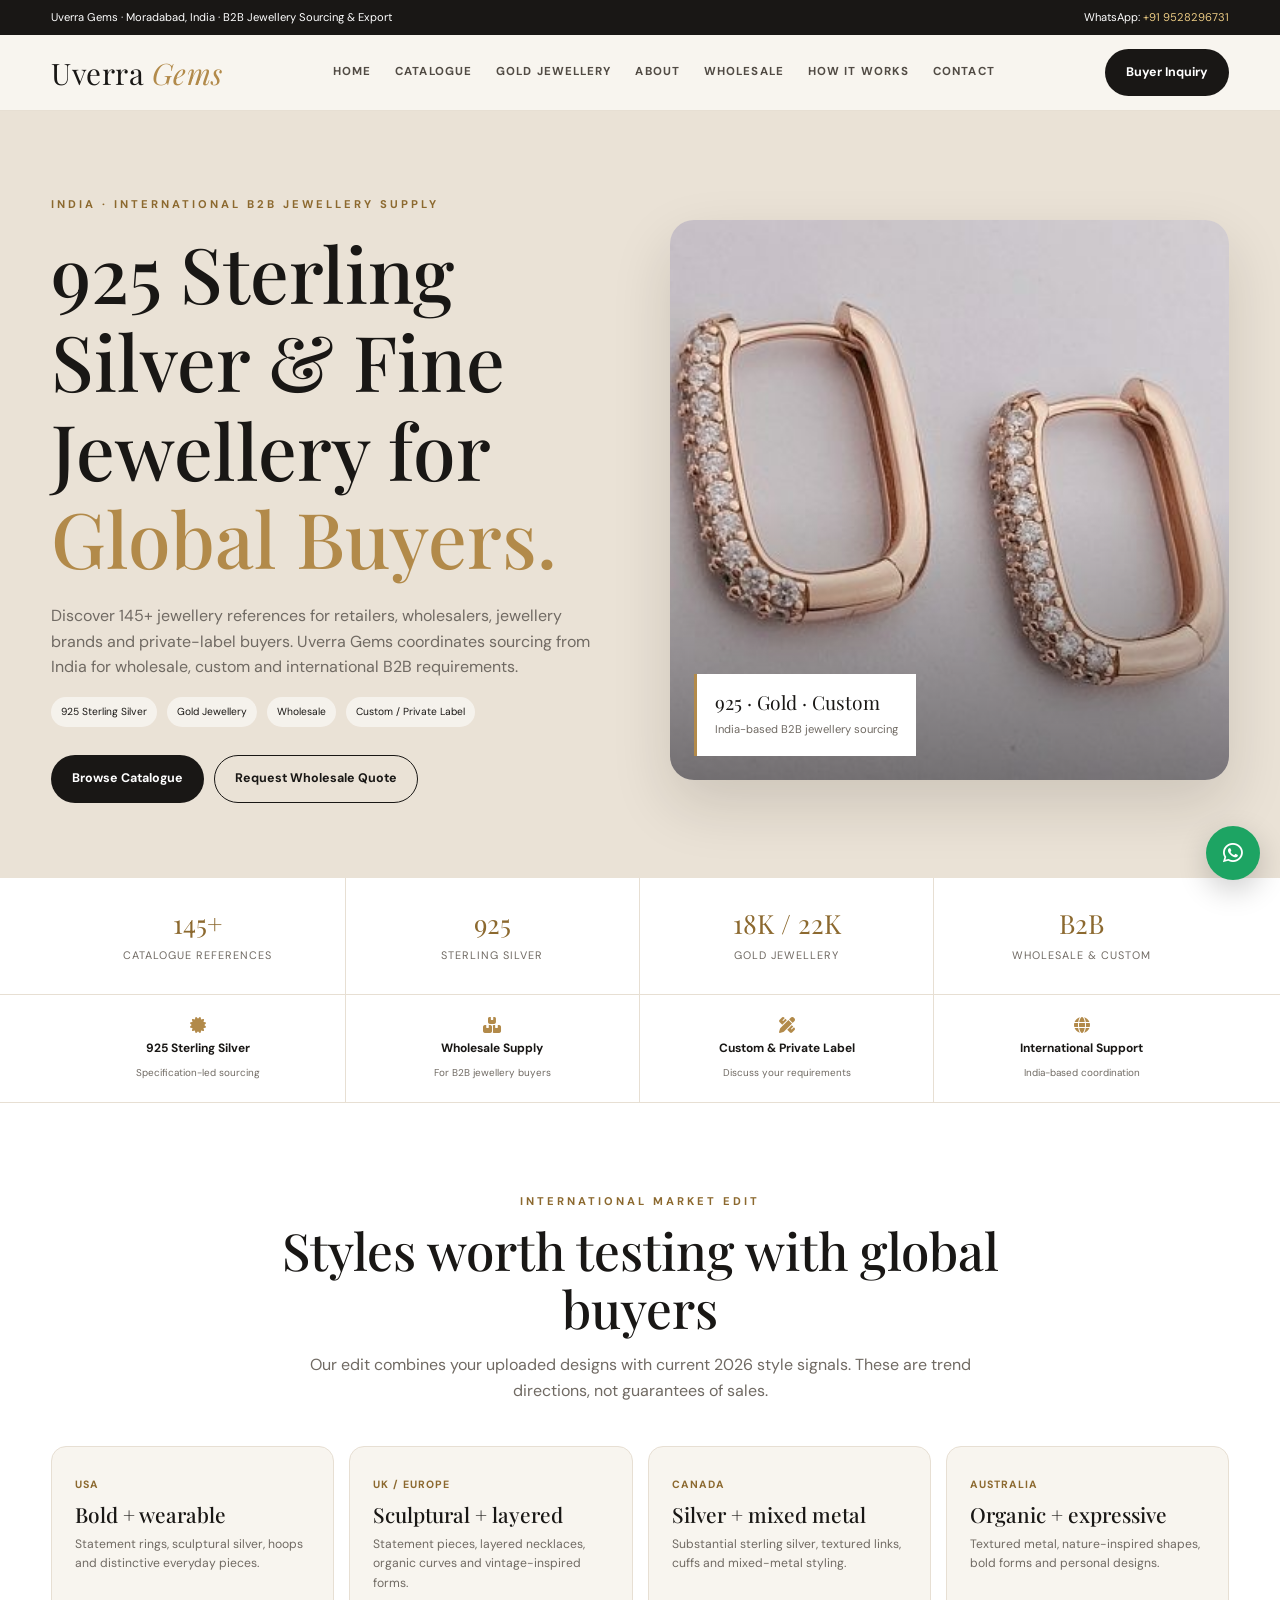
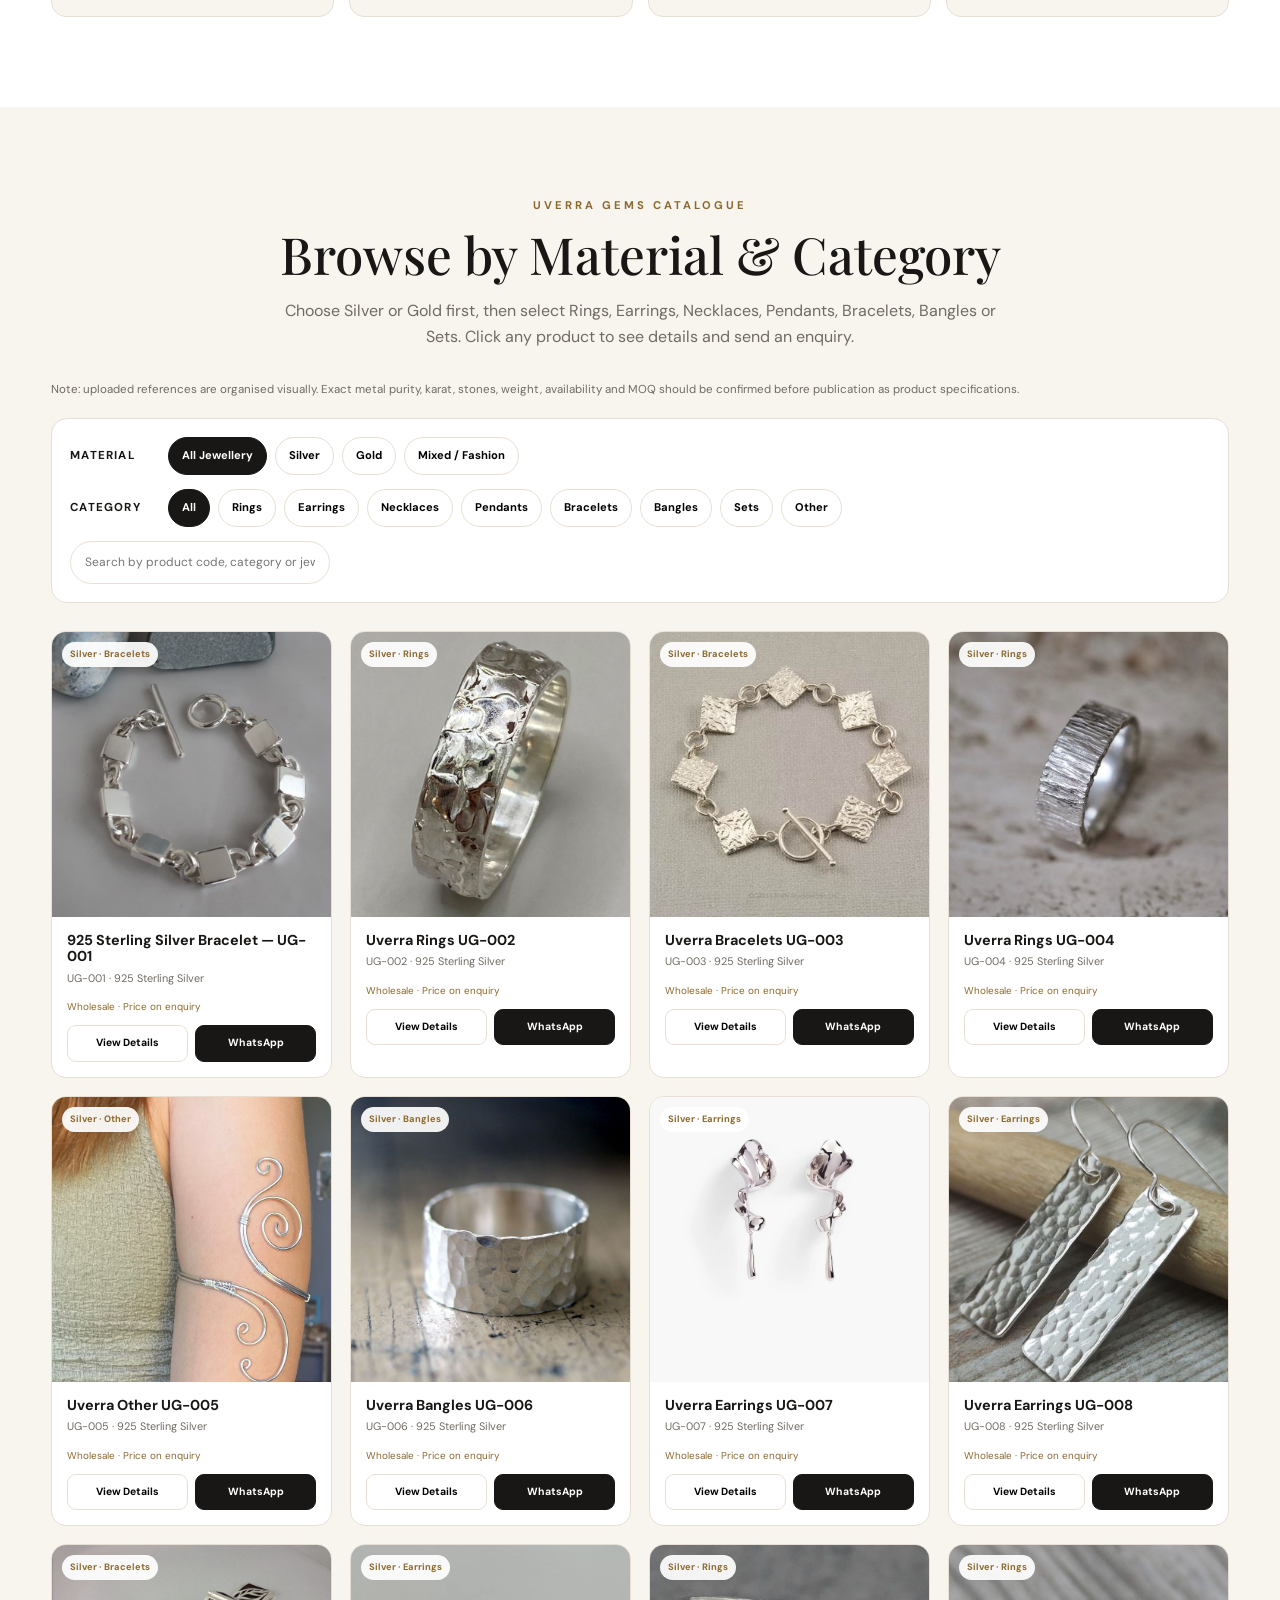
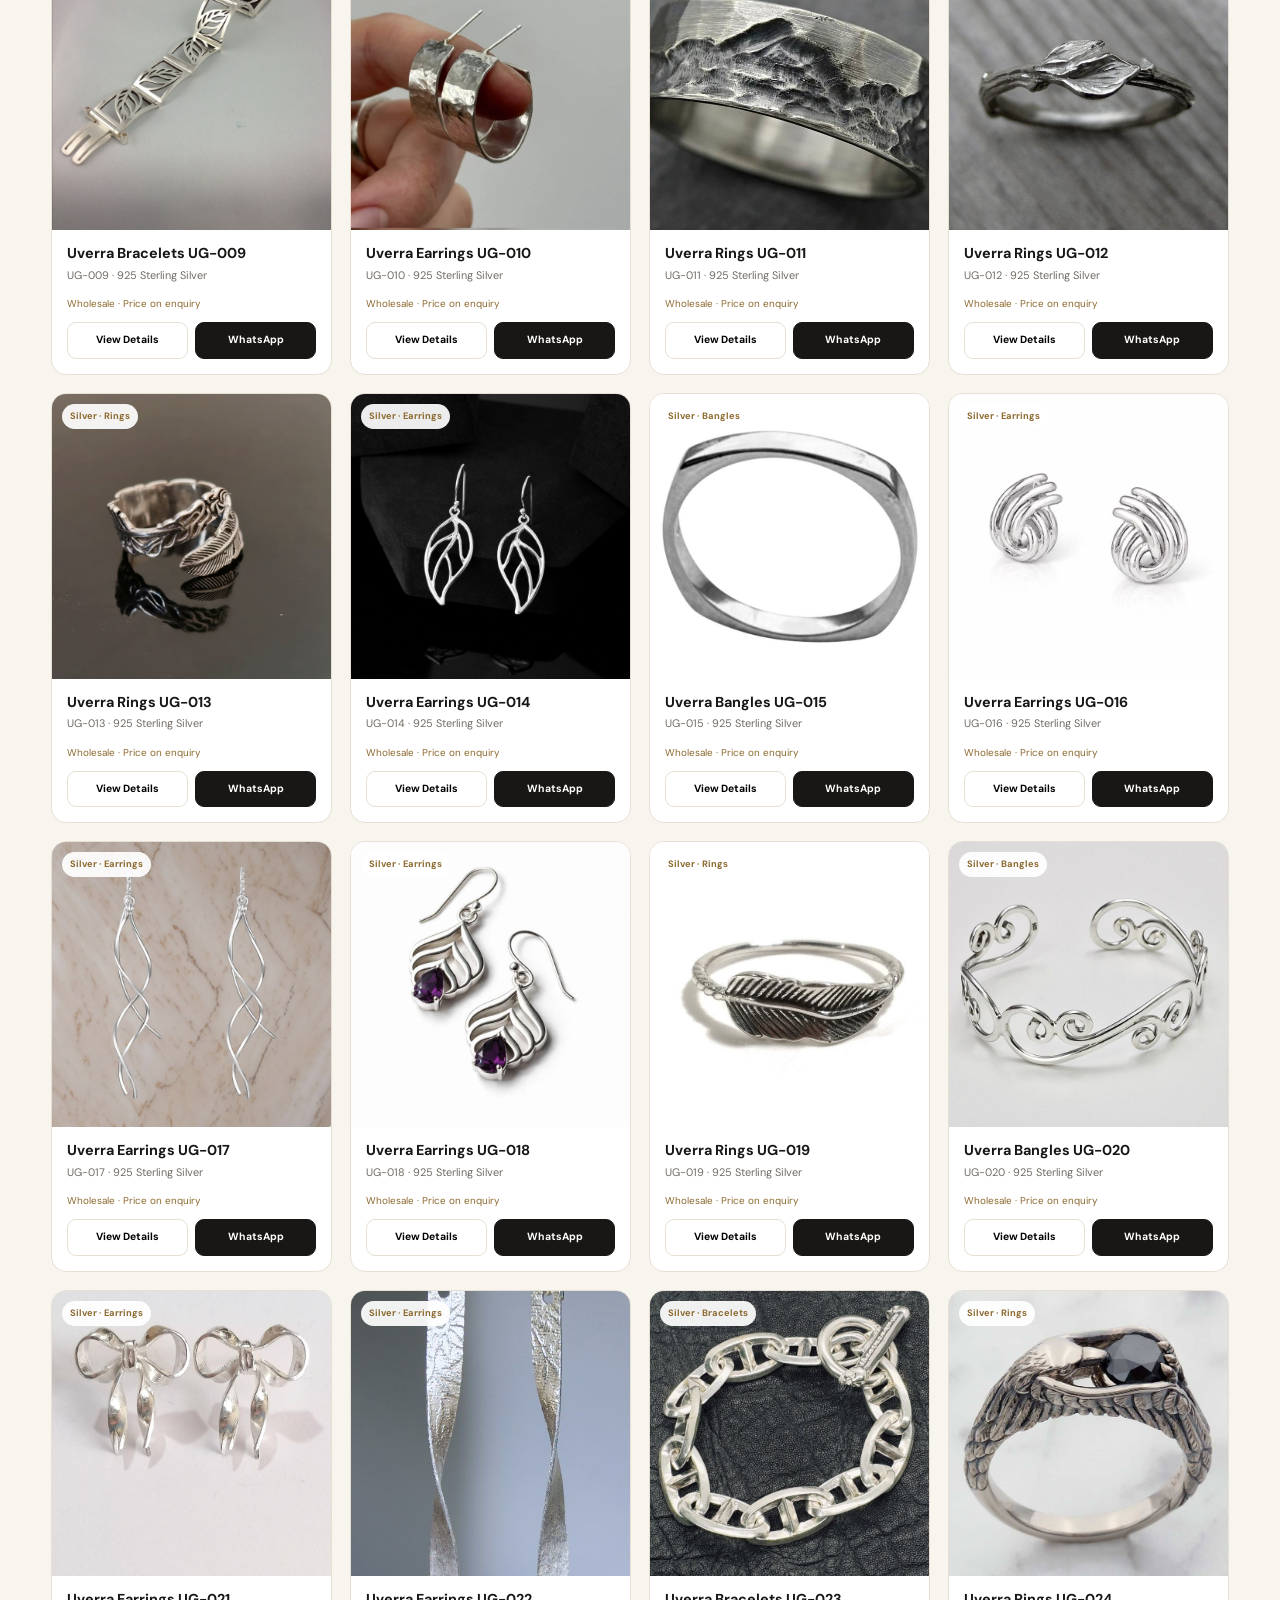
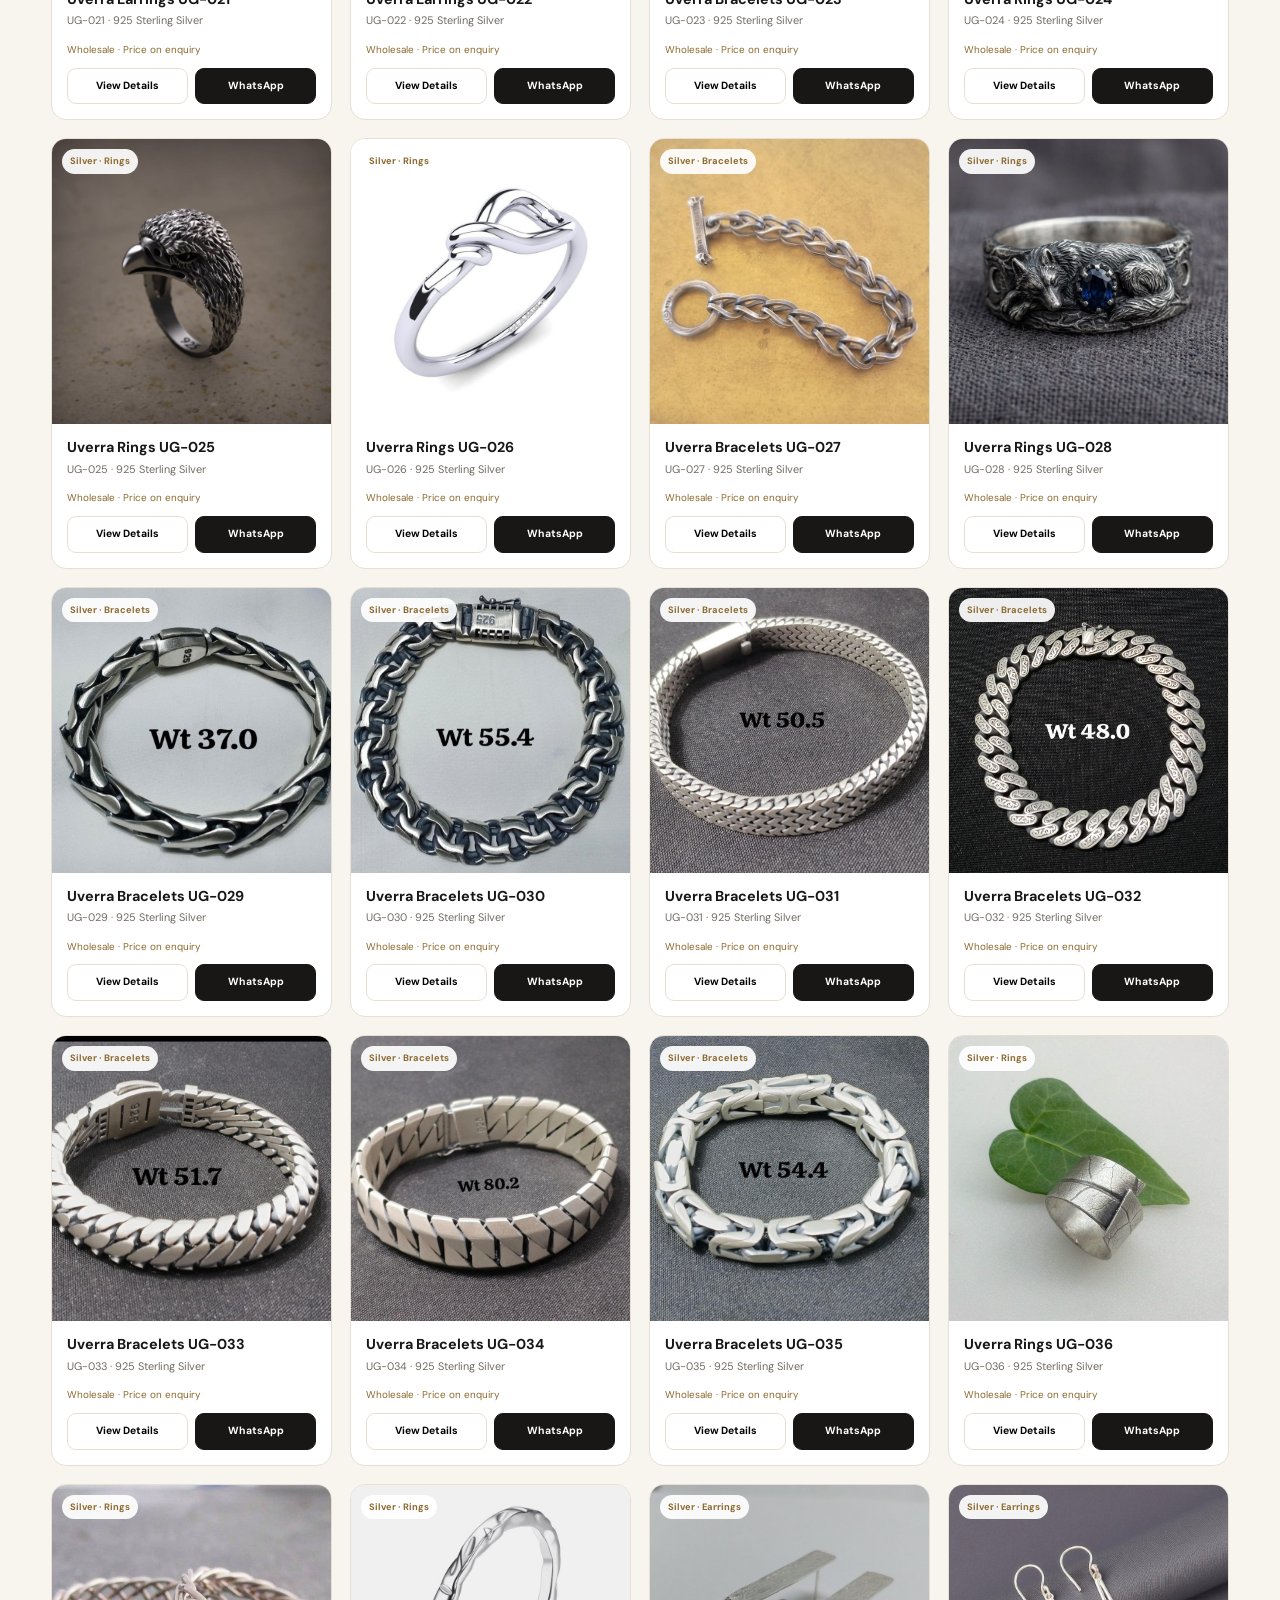
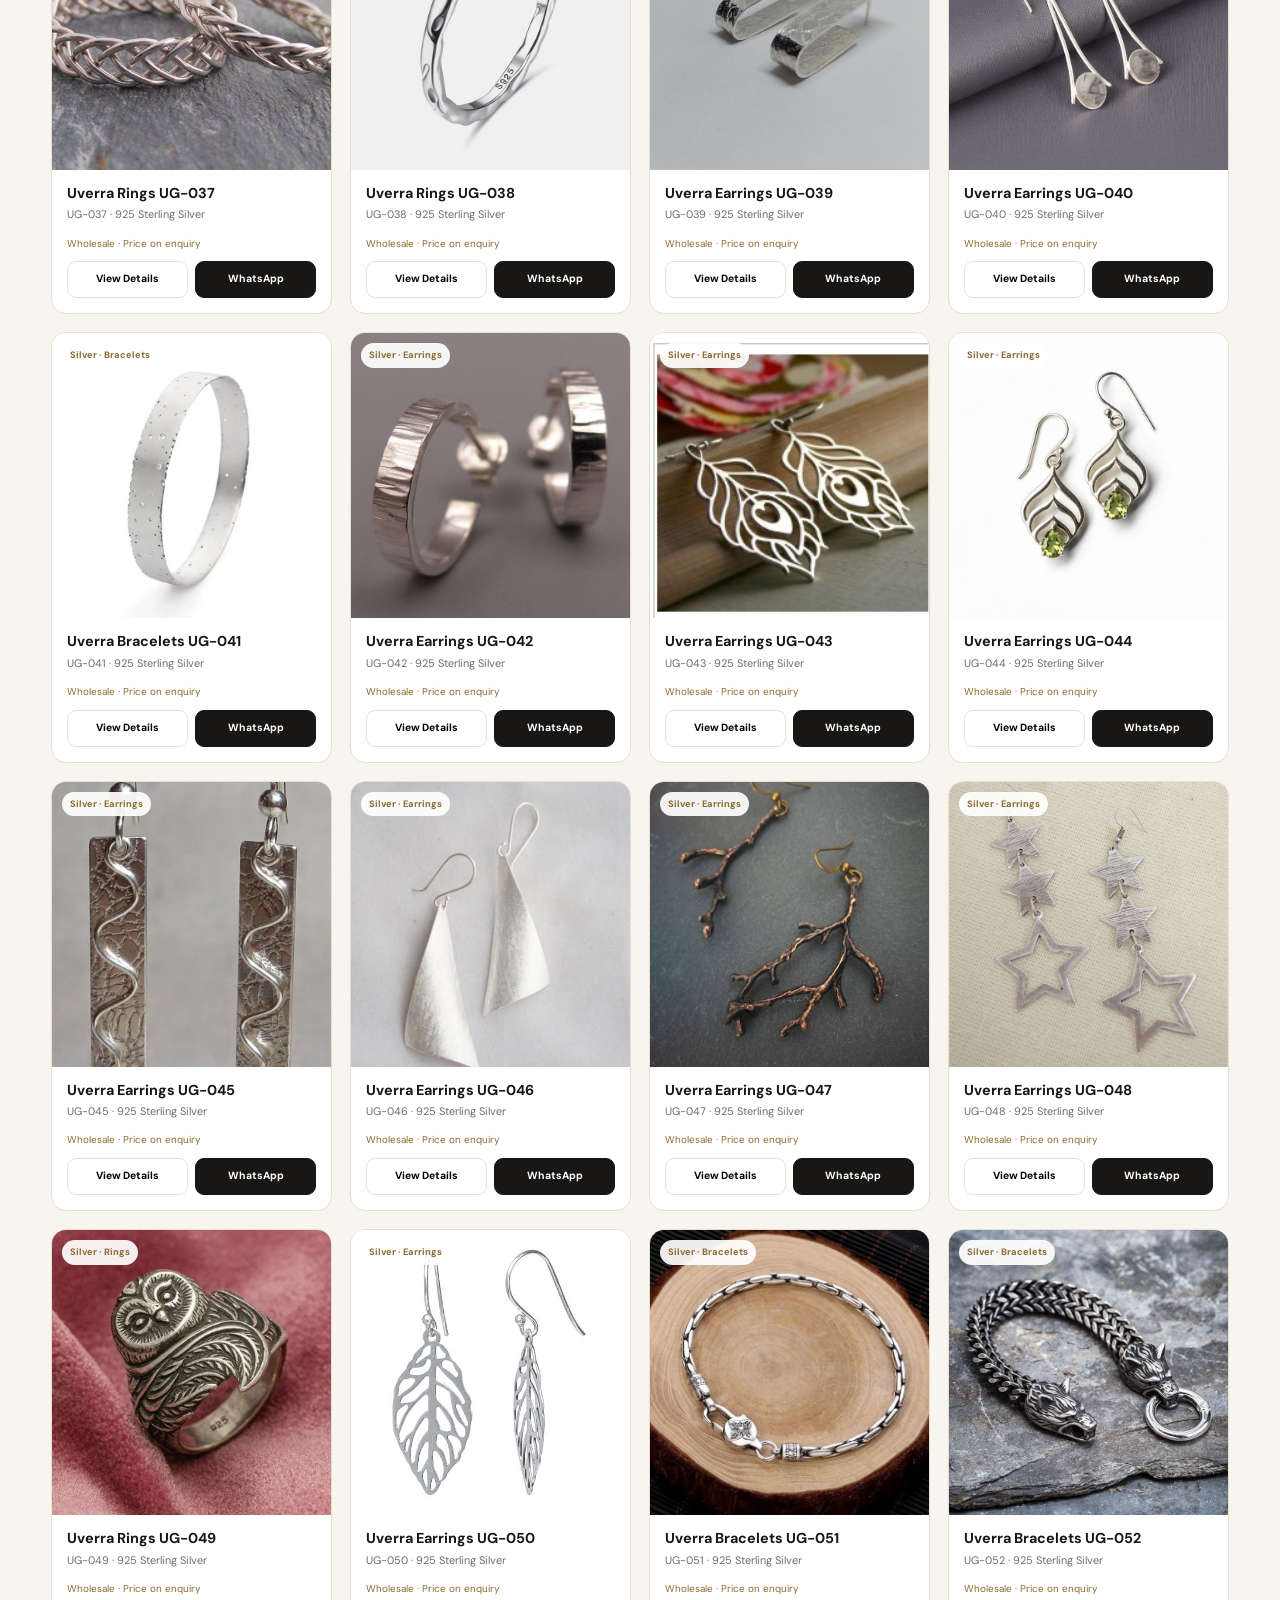
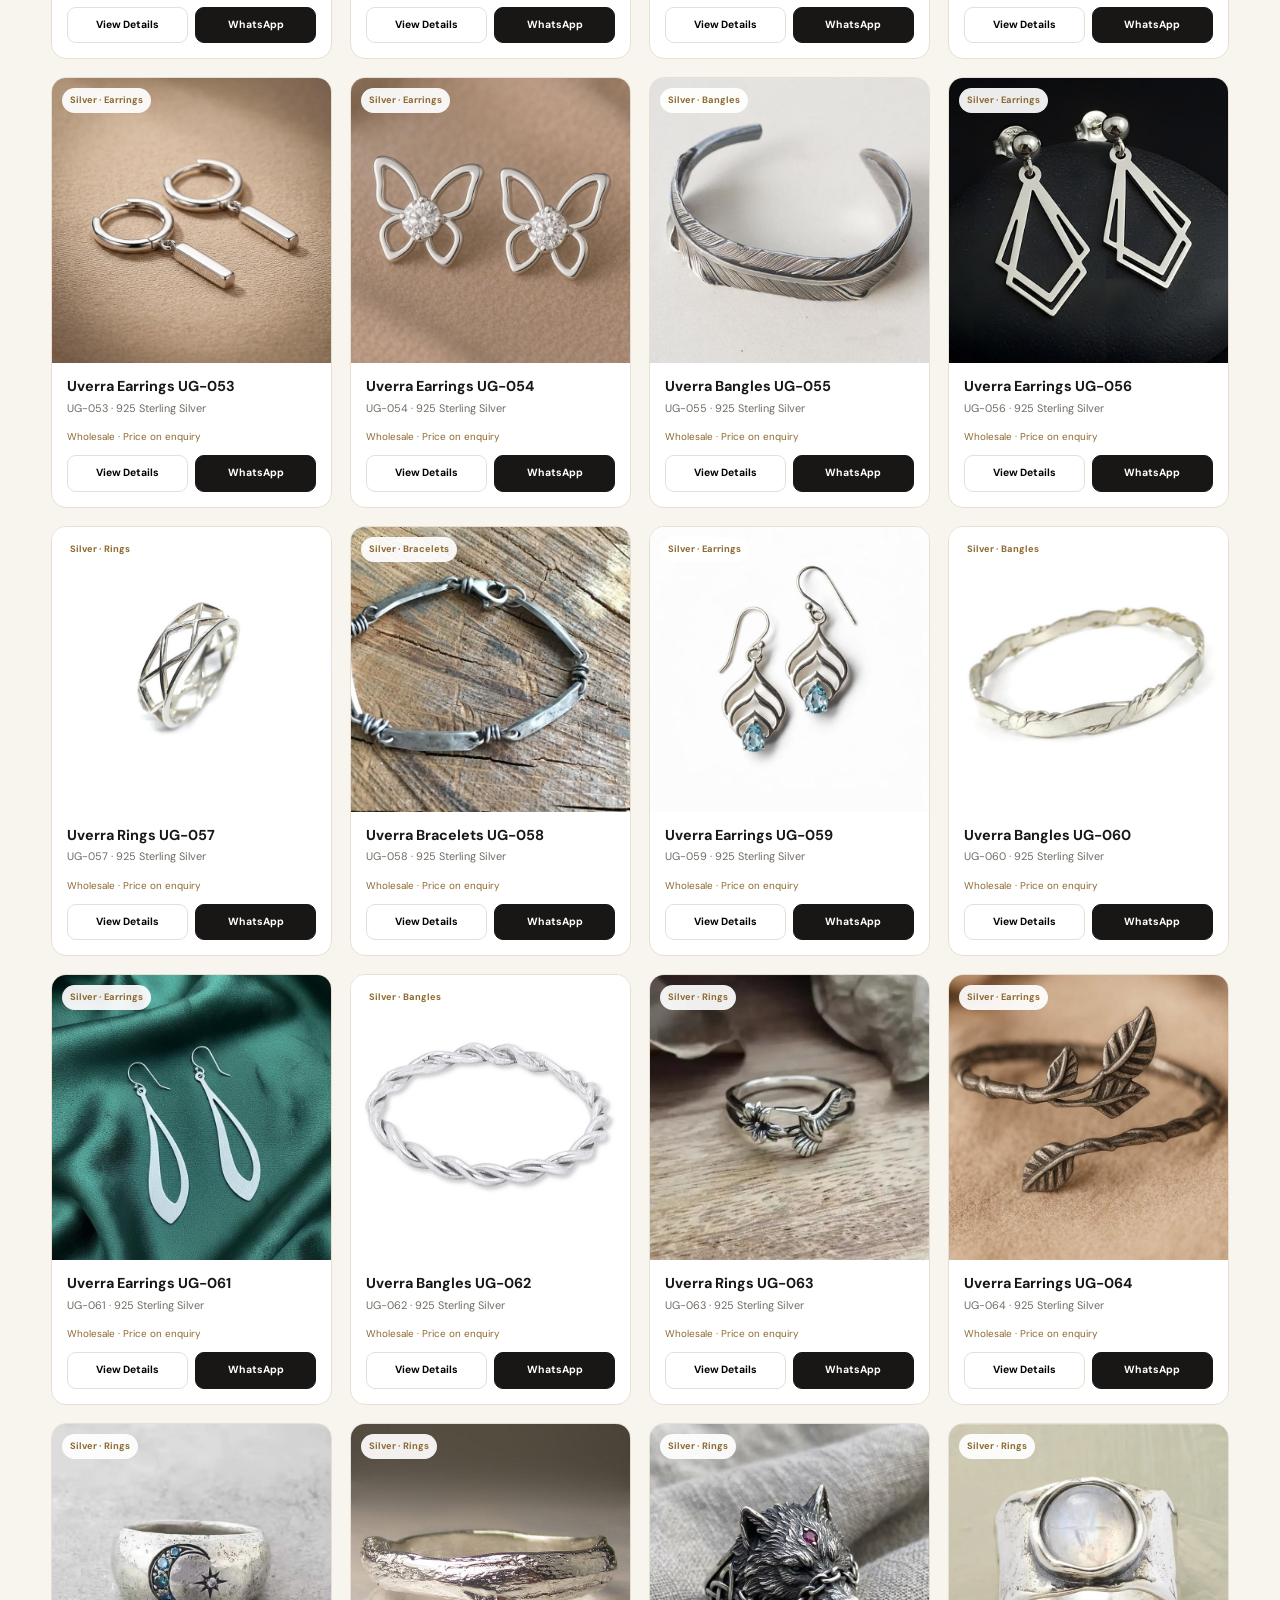
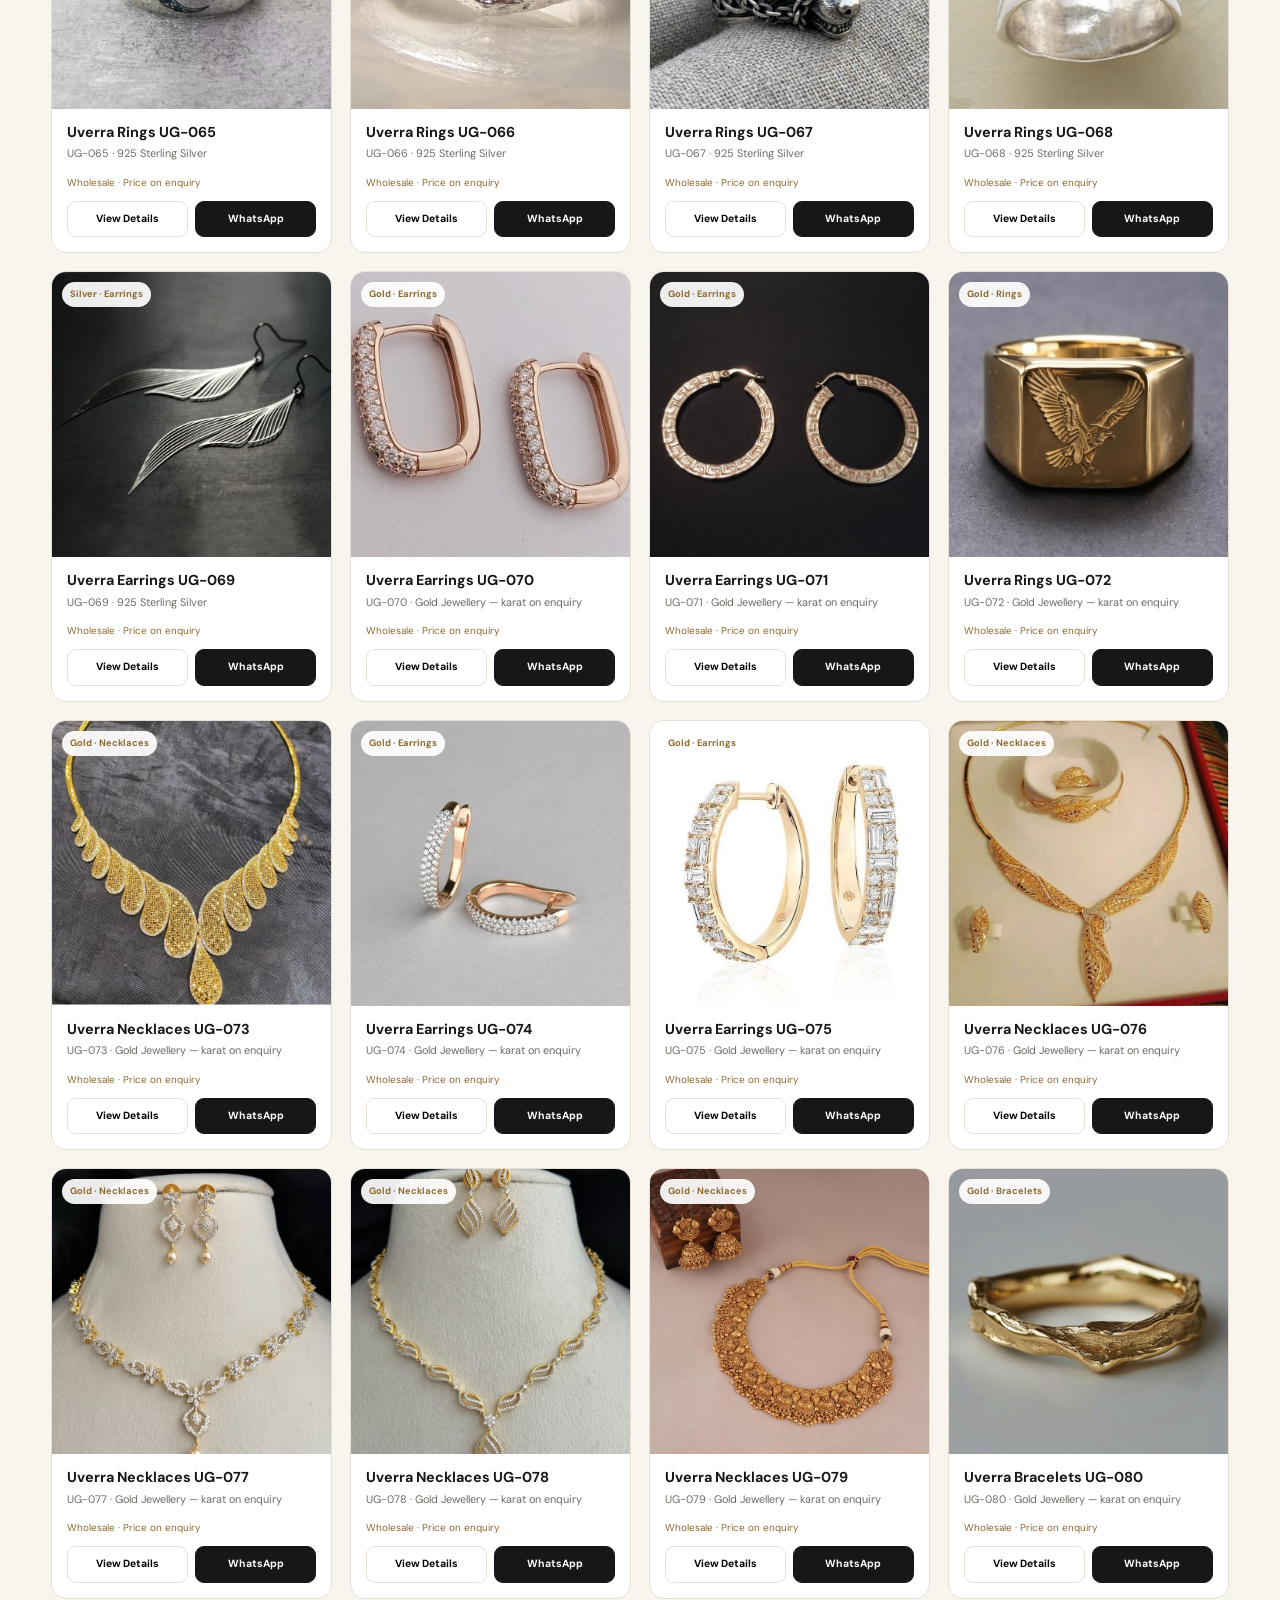
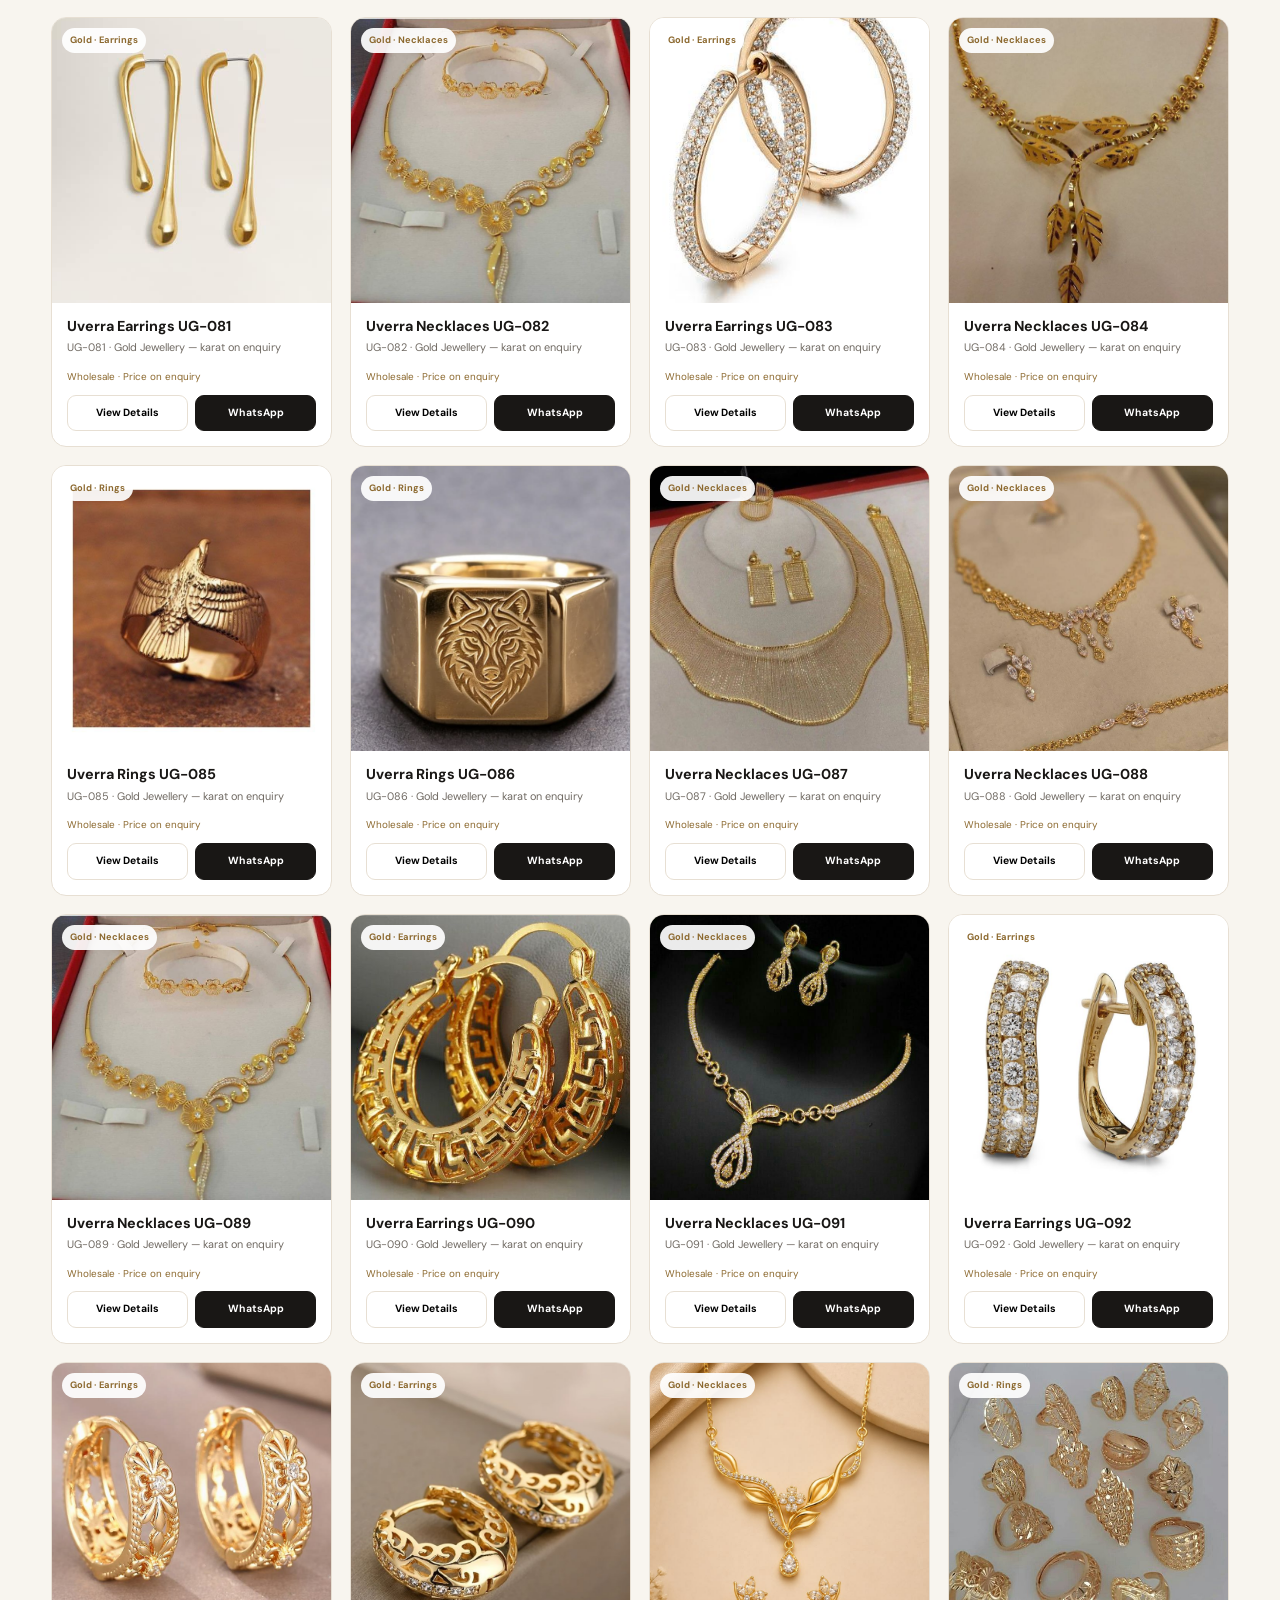
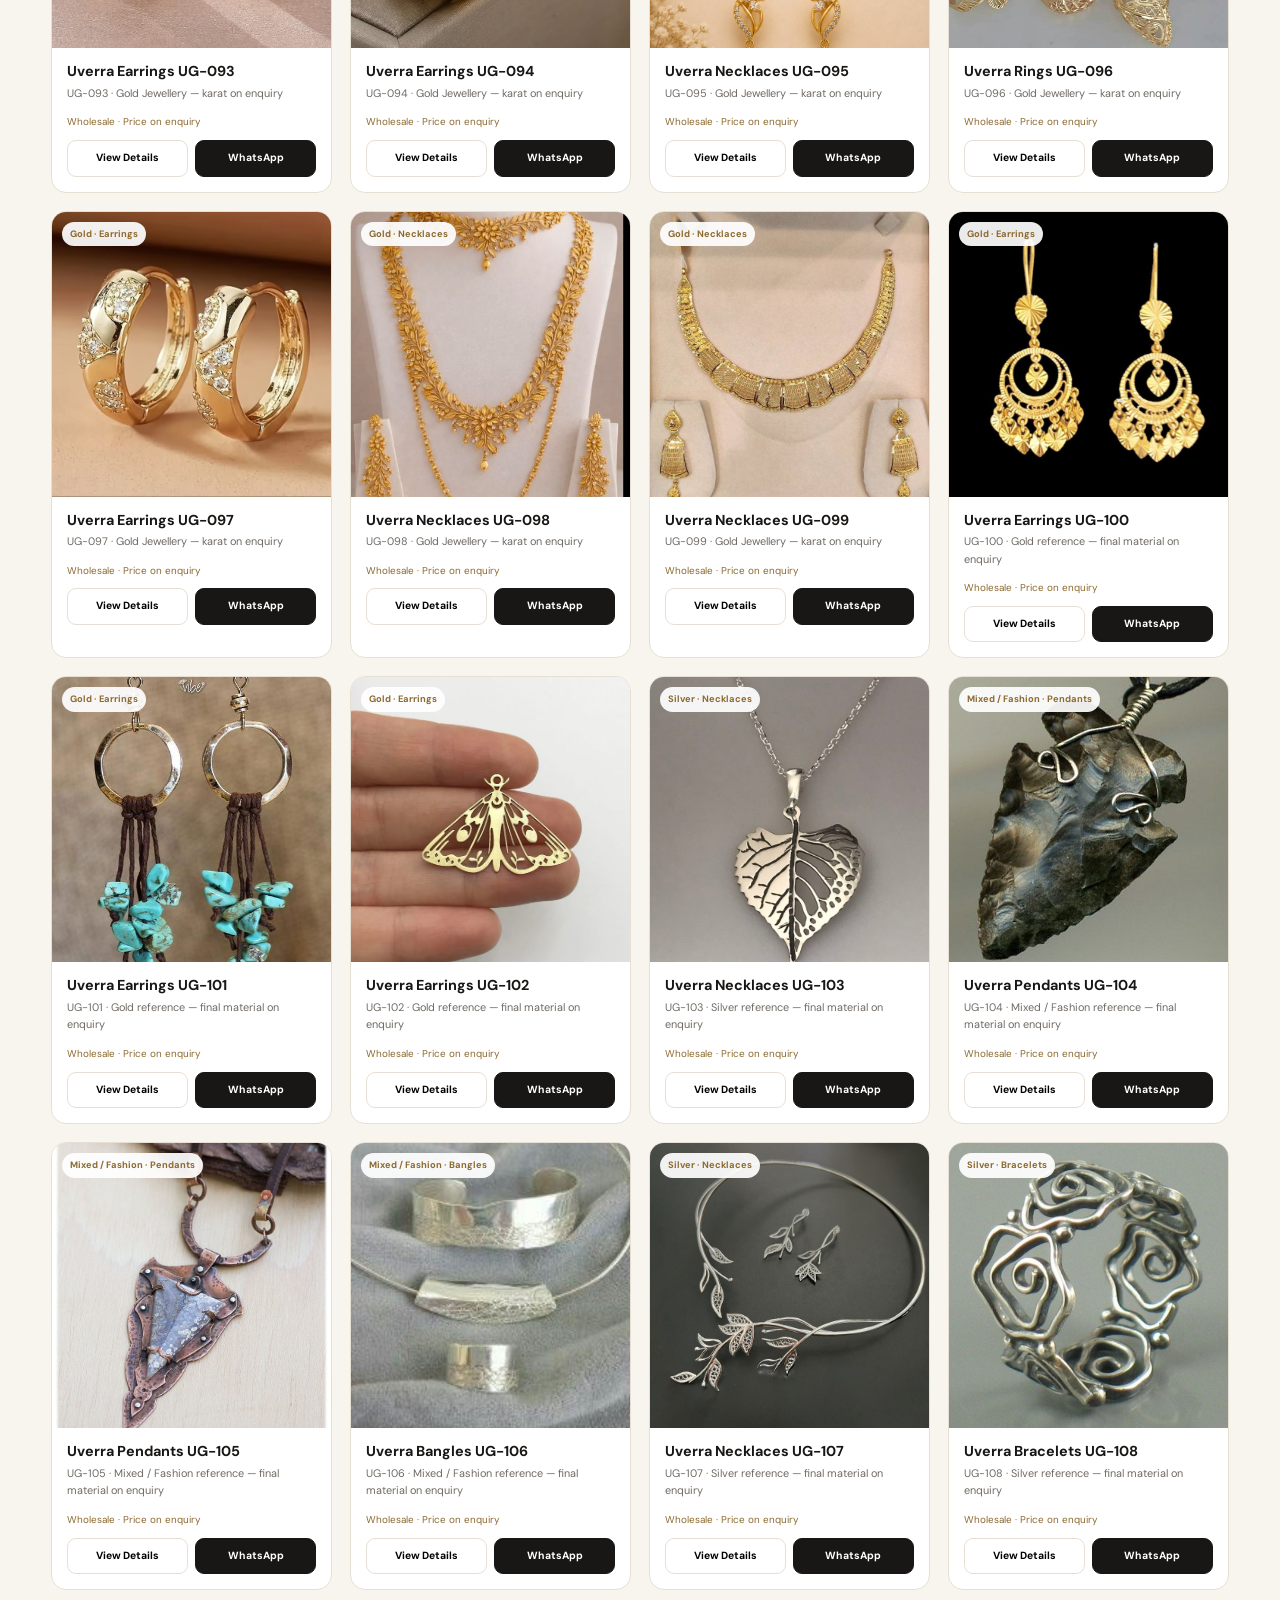
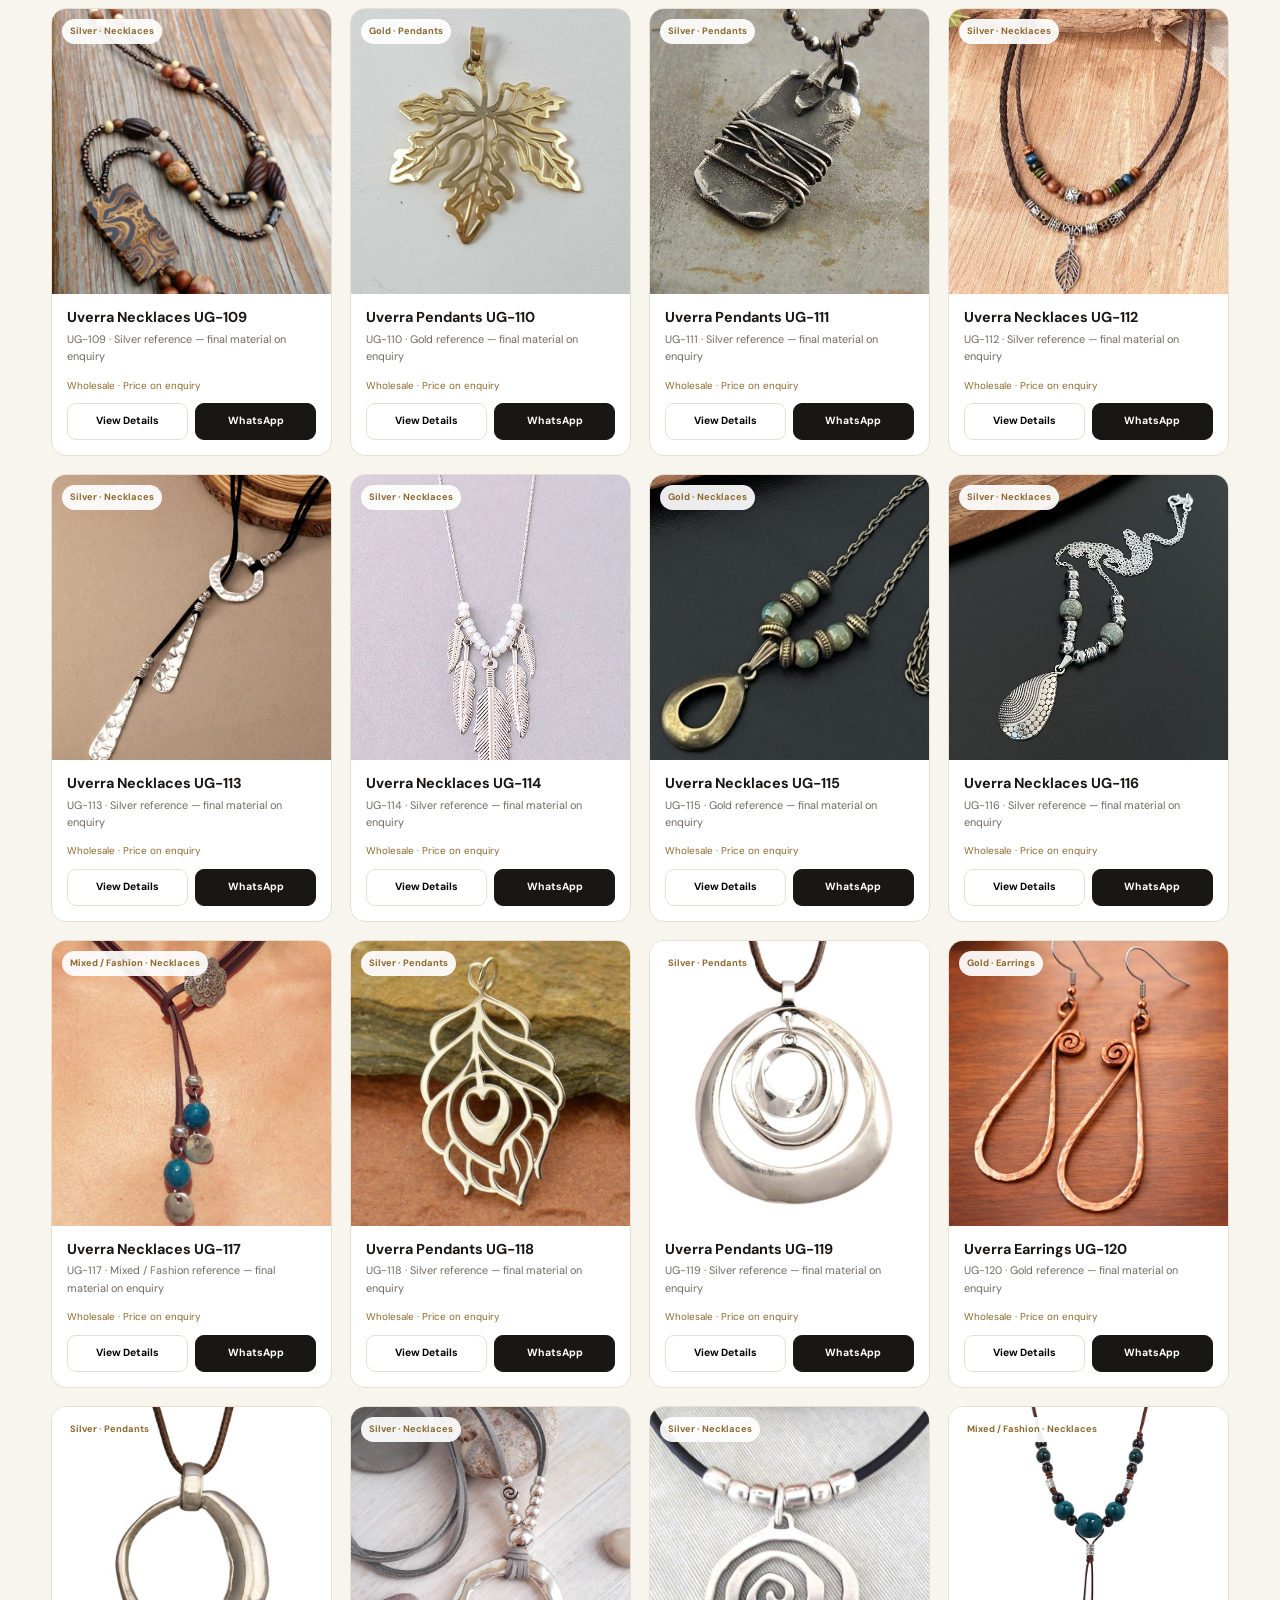
==== commit 00b1f1b6: "Create index.html" ====
--- a/index.html
+++ b/index.html
@@ -3,7 +3,7 @@
 <head>
 <meta charset="UTF-8">
 <meta name="viewport" content="width=device-width, initial-scale=1.0">
-<meta name="description" content="Uverra Gems — B2B jewellery sourcing and export from Moradabad, India. Browse 925 Sterling Silver, Gold, Rings, Earrings, Necklaces, Pendants, Bracelets and Bangles.">
+<meta name="description" content="Uverra Gems supplies 925 sterling silver and 9K, 10K, 18K & 22K gold jewellery for international wholesale, custom and private-label buyers."><meta name="robots" content="index, follow, max-image-preview:large"><meta name="keywords" content="Uverra Gems, 925 sterling silver jewellery supplier India, wholesale jewellery India, sterling silver jewellery exporter, custom jewellery supplier, private label jewellery India"><link rel="canonical" href="https://uverragems-blip.github.io/UVERRA-GEMS/"><meta property="og:type" content="website"><meta property="og:title" content="Uverra Gems | 925 Sterling Silver & Fine Jewellery Supplier India"><meta property="og:description" content="Wholesale, custom sourcing and private-label jewellery for international B2B buyers."><meta property="og:url" content="https://uverragems-blip.github.io/UVERRA-GEMS/"><meta name="twitter:card" content="summary_large_image">
 <meta name="theme-color" content="#171513">
 <title>Uverra Gems | B2B Jewellery Catalogue</title>
 <link rel="preconnect" href="https://fonts.googleapis.com">
@@ -57,26 +57,77 @@
 .catalog-controls .filter{border:1px solid var(--line);background:#fff;padding:9px 13px;border-radius:999px;font-size:.7rem;font-weight:700}
 .catalog-controls .filter.active,.catalog-controls .filter:hover{background:var(--ink);color:#fff;border-color:var(--ink)}
 .catalog-note{font-size:.72rem;color:var(--muted);margin-top:-10px;margin-bottom:18px}
+
+/* International buyer upgrade */
+.trust-strip{background:#fff;border-bottom:1px solid var(--line)}
+.trust-grid{display:grid;grid-template-columns:repeat(4,1fr);gap:0}
+.trust-item{padding:18px 12px;text-align:center;border-right:1px solid var(--line)}
+.trust-item:last-child{border:0}
+.trust-item i{color:var(--gold);font-size:1rem;margin-bottom:6px}
+.trust-item strong{display:block;font-size:.75rem}
+.trust-item span{font-size:.62rem;color:var(--muted)}
+.about-grid{display:grid;grid-template-columns:1.05fr .95fr;gap:50px;align-items:center}
+.about-panel{background:var(--ink);color:#fff;border-radius:20px;padding:35px}
+.about-panel h3{font-size:1.8rem;margin-bottom:12px}
+.about-panel p{color:#c7c0b8;font-size:.78rem}
+.about-list{display:grid;grid-template-columns:1fr 1fr;gap:10px;margin-top:22px}
+.about-list div{padding:12px;background:rgba(255,255,255,.06);border:1px solid rgba(255,255,255,.1);border-radius:10px;font-size:.7rem}
+.about-list i{color:#d7b777;margin-right:7px}
+.steps{display:grid;grid-template-columns:repeat(4,1fr);gap:14px}
+.step{background:#fff;border:1px solid var(--line);border-radius:15px;padding:22px}
+.step-no{font:1.4rem "Playfair Display";color:var(--gold)}
+.step h3{font-family:"DM Sans";font-size:.85rem;font-weight:700;margin:8px 0 5px}
+.step p{font-size:.68rem;color:var(--muted)}
+.faq{max-width:850px;margin:auto;display:grid;gap:9px}
+.faq details{background:#fff;border:1px solid var(--line);border-radius:12px;padding:15px 17px}
+.faq summary{cursor:pointer;font-weight:700;font-size:.78rem}
+.faq p{color:var(--muted);font-size:.72rem;padding-top:10px}
+.hero-copy-note{display:flex;gap:10px;flex-wrap:wrap;margin-top:17px}
+.hero-copy-note span{font-size:.64rem;background:rgba(255,255,255,.55);padding:7px 10px;border-radius:999px}
+@media(max-width:1000px){.trust-grid{grid-template-columns:repeat(2,1fr)}.about-grid{grid-template-columns:1fr}.steps{grid-template-columns:repeat(2,1fr)}}
+@media(max-width:680px){.trust-grid{grid-template-columns:1fr 1fr}.trust-item{padding:14px 6px}.about-list{grid-template-columns:1fr}.steps{grid-template-columns:1fr}}
 </style>
+
+<script type="application/ld+json">
+{
+  "@context":"https://schema.org",
+  "@type":"Organization",
+  "name":"Uverra Gems",
+  "url":"https://uverragems-blip.github.io/UVERRA-GEMS/",
+  "email":"uverragems@gmail.com",
+  "telephone":"+91 9528296731",
+  "address":{"@type":"PostalAddress","addressLocality":"Moradabad","addressRegion":"Uttar Pradesh","addressCountry":"IN"},
+  "description":"India-based B2B jewellery sourcing and export partner for international buyers, including 925 sterling silver and fine jewellery."
+}
+</script>
 </head>
 <body>
 <div class="topbar"><div class="container"><span>Uverra Gems · Moradabad, India · B2B Jewellery Sourcing & Export</span><span class="right">WhatsApp: <a href="https://wa.me/919528296731" target="_blank" rel="noopener">+91 9528296731</a></span></div></div>
 
 <nav><div class="container nav">
 <a href="#home" class="logo">Uverra <span>Gems</span></a>
-<div class="links" id="links"><a href="#home">Home</a><a href="#market">Market Edit</a><a href="#catalogue">Catalogue</a><a href="#wholesale">Wholesale</a><a href="#contact">Contact</a></div>
+<div class="links" id="links"><a href="#home">Home</a><a href="#catalogue">Catalogue</a><a href="#gold-jewellery">Gold Jewellery</a><a href="#about">About</a><a href="#wholesale">Wholesale</a><a href="#process">How It Works</a><a href="#contact">Contact</a></div>
 <div><a class="btn btn-dark" href="#contact">Buyer Inquiry</a><button class="menu" id="menu" aria-label="Menu"><i class="fa-solid fa-bars"></i></button></div>
 </div></nav>
 
 <section class="hero" id="home"><div class="container hero-grid">
-<div><div class="eyebrow">Crafted in India · Selected for Global Buyers</div><h1>Your next jewellery collection starts <em>here.</em></h1>
-<p>Explore the Uverra Gems B2B catalogue with 145+ jewellery references across silver, gold, rings, earrings, necklaces, pendants, bracelets and bangles. We support wholesale, custom sourcing and private-label requirements.</p>
-<div class="hero-buttons"><a class="btn btn-dark" href="#catalogue">Browse Catalogue</a><a class="btn btn-outline" href="#contact">Request Wholesale Support</a></div>
+<div><div class="eyebrow">India · International B2B Jewellery Supply</div><h1>925 Sterling Silver & Fine Jewellery for <em>Global Buyers.</em></h1>
+<p>Discover 145+ jewellery references for retailers, wholesalers, jewellery brands and private-label buyers. Uverra Gems coordinates sourcing from India for wholesale, custom and international B2B requirements.</p><div class="hero-copy-note"><span>925 Sterling Silver</span><span>Gold Jewellery</span><span>Wholesale</span><span>Custom / Private Label</span></div>
+<div class="hero-buttons"><a class="btn btn-dark" href="#catalogue">Browse Catalogue</a><a class="btn btn-outline" href="#contact">Request Wholesale Quote</a></div>
 </div>
 <div class="hero-image"><div class="badge"><strong>925 · Gold · Custom</strong><span>India-based B2B jewellery sourcing</span></div></div>
 </div></section>
 
 <section class="stats"><div class="container stats-grid"><div class="stat"><strong>145+</strong><span>Catalogue References</span></div><div class="stat"><strong>925</strong><span>Sterling Silver</span></div><div class="stat"><strong>18K / 22K</strong><span>Gold Jewellery</span></div><div class="stat"><strong>B2B</strong><span>Wholesale & Custom</span></div></div></section>
+
+<section class="trust-strip">
+  <div class="container trust-grid">
+    <div class="trust-item"><i class="fa-solid fa-certificate"></i><strong>925 Sterling Silver</strong><span>Specification-led sourcing</span></div>
+    <div class="trust-item"><i class="fa-solid fa-boxes-stacked"></i><strong>Wholesale Supply</strong><span>For B2B jewellery buyers</span></div>
+    <div class="trust-item"><i class="fa-solid fa-pen-ruler"></i><strong>Custom & Private Label</strong><span>Discuss your requirements</span></div>
+    <div class="trust-item"><i class="fa-solid fa-globe"></i><strong>International Support</strong><span>India-based coordination</span></div>
+  </div>
+</section>
 
 <section class="section market-edit" id="market"><div class="container">
 <div class="head"><div class="eyebrow">International Market Edit</div><h2>Styles worth testing with global buyers</h2><p>Our edit combines your uploaded designs with current 2026 style signals. These are trend directions, not guarantees of sales.</p></div>
@@ -111,8 +162,46 @@
 <section class="section trend"><div class="container"><div class="head"><div class="eyebrow" style="color:#d7b777">Trend-inspired edit</div><h2>Selected styles for your next outreach</h2><p>These references are selected from your uploaded files to represent sculptural, organic, bold and wearable directions that are showing current market momentum.</p></div>
 <div class="trend-grid" id="trendGrid"></div></div></section>
 
+
+<section class="section" id="about">
+  <div class="container about-grid">
+    <div>
+      <div class="eyebrow">About Uverra Gems</div>
+      <h2 style="font-size:3rem;margin:10px 0 16px">An India-based sourcing partner for international jewellery businesses.</h2>
+      <p style="color:var(--muted);font-size:.82rem;max-width:650px">
+        Uverra Gems helps international buyers source jewellery from India according to their collection, material, design, quantity and branding requirements. We work with production partners to coordinate suitable jewellery supply rather than presenting ourselves as a factory.
+      </p>
+      <div style="margin-top:24px"><a class="btn btn-dark" href="#contact">Talk to Uverra Gems</a></div>
+    </div>
+    <div class="about-panel">
+      <div class="eyebrow" style="color:#d7b777">Buyer Support</div>
+      <h3>From reference design to wholesale enquiry.</h3>
+      <p>Share the product, style, material or target quantity you are looking for. We can discuss sourcing options, specifications, MOQ and quotation requirements.</p>
+      <div class="about-list">
+        <div><i class="fa-solid fa-check"></i>Wholesale enquiries</div>
+        <div><i class="fa-solid fa-check"></i>Custom sourcing</div>
+        <div><i class="fa-solid fa-check"></i>Private label discussions</div>
+        <div><i class="fa-solid fa-check"></i>International B2B coordination</div>
+      </div>
+    </div>
+  </div>
+</section>
+
 <section class="section b2b" id="wholesale"><div class="container b2b-grid"><div><div class="eyebrow">For Buyers</div><h2>A sourcing partner for your collection.</h2><p>Tell us your target category, material, quantity or design references. We can discuss suitable sourcing, custom requirements and private-label opportunities.</p><div style="margin-top:25px"><a class="btn btn-gold" href="#contact">Start Buyer Conversation</a></div></div>
 <div class="features"><div class="feature"><i class="fa-solid fa-boxes-stacked"></i><h3>Wholesale Supply</h3><p>For boutiques, retailers and online jewellery businesses.</p></div><div class="feature"><i class="fa-solid fa-pen-ruler"></i><h3>Custom Sourcing</h3><p>Share reference designs and specifications.</p></div><div class="feature"><i class="fa-solid fa-tags"></i><h3>Private Label</h3><p>Discuss branding and collection requirements.</p></div><div class="feature"><i class="fa-solid fa-globe"></i><h3>Export Support</h3><p>India-based coordination for international B2B orders.</p></div></div></div></section>
+
+
+<section class="section" id="process">
+  <div class="container">
+    <div class="head"><div class="eyebrow">How It Works</div><h2>Simple sourcing for international buyers.</h2><p>A clear four-step path from your requirement to a quotation discussion.</p></div>
+    <div class="steps">
+      <div class="step"><div class="step-no">01</div><h3>Share your requirement</h3><p>Tell us the category, material, design reference and approximate quantity.</p></div>
+      <div class="step"><div class="step-no">02</div><h3>We review sourcing options</h3><p>We coordinate suitable production/sourcing options in India.</p></div>
+      <div class="step"><div class="step-no">03</div><h3>Confirm specifications</h3><p>Discuss material, weight, finish, MOQ, pricing and availability.</p></div>
+      <div class="step"><div class="step-no">04</div><h3>Move toward order</h3><p>Proceed with samples or wholesale order discussions as appropriate.</p></div>
+    </div>
+  </div>
+</section>
 
 <section class="section contact" id="contact"><div class="container contact-grid"><div class="contact-copy"><div class="eyebrow">Contact Uverra Gems</div><h2>Let's discuss your jewellery requirement.</h2><p>For wholesale, custom sourcing, private label or catalogue enquiries, contact us directly.</p>
 <div class="info"><i class="fa-solid fa-location-dot"></i><div><strong>Location</strong><span>Moradabad, Uttar Pradesh, India</span></div></div>
@@ -123,6 +212,20 @@
 <div class="form"><h3>Send a Buyer Inquiry</h3><form id="contactForm"><div class="formgrid"><input name="name" placeholder="Your name *" required><input name="company" placeholder="Company name"><input type="email" name="email" placeholder="Business email *" required><input name="country" placeholder="Country *" required><select name="product" required><option value="">Product interest *</option><option>925 Sterling Silver</option><option>18K Gold</option><option>22K Gold</option><option>Rings</option><option>Earrings</option><option>Necklaces / Pendants</option><option>Bracelets / Bangles</option><option>Custom / Private Label</option></select><input name="quantity" placeholder="Approx. quantity / MOQ"><textarea class="full" name="message" placeholder="Tell us about your requirement *" required></textarea><button class="btn btn-gold full">Send Inquiry</button></div></form><div class="note">The form opens a prepared email to uverragems@gmail.com. WhatsApp is also available for direct enquiries.</div></div>
 </div></section>
 
+
+<section class="section" id="faq">
+  <div class="container">
+    <div class="head"><div class="eyebrow">Buyer FAQ</div><h2>Questions international buyers ask.</h2></div>
+    <div class="faq">
+      <details><summary>Do you supply wholesale jewellery?</summary><p>Yes. Uverra Gems is positioned for B2B wholesale enquiries, retailers, wholesalers and jewellery brands.</p></details>
+      <details><summary>Can I request custom or private-label jewellery?</summary><p>Yes. Share your design references, specifications and branding requirements so we can discuss suitable sourcing options.</p></details>
+      <details><summary>Do you supply 925 sterling silver jewellery?</summary><p>Yes. 925 sterling silver is a core catalogue category. Final specifications, weight, stones, availability and MOQ are confirmed before an order.</p></details>
+      <details><summary>Can you ship internationally?</summary><p>International B2B order coordination is available. Shipping, documentation and delivery details are confirmed according to the buyer and order requirements.</p></details>
+      <details><summary>How do I get wholesale pricing?</summary><p>Use the Buyer Inquiry form or WhatsApp and mention the product code, quantity and required specifications. We will discuss the appropriate quotation.</p></details>
+    </div>
+  </div>
+</section>
+
 <footer><div class="container"><div class="footgrid"><div><a class="logo" href="#home">Uverra <span>Gems</span></a><p>India-based B2B jewellery sourcing and export for international buyers.</p></div><div><h4>Catalogue</h4><a href="#catalogue">All Jewellery</a><a href="#catalogue">Silver</a><a href="#catalogue">Gold</a><a href="#catalogue">Rings · Earrings · Necklaces</a></div><div><h4>Contact</h4><a href="https://wa.me/919528296731" target="_blank" rel="noopener">+91 9528296731</a><a href="mailto:uverragems@gmail.com">uverragems@gmail.com</a><a href="https://instagram.com/uverra_gems" target="_blank" rel="noopener">@uverra_gems</a></div></div><div class="copy">© 2026 Uverra Gems. All rights reserved.</div></div></footer>
 
 <a class="wa" href="https://wa.me/919528296731?text=Hello%20Uverra%20Gems%2C%20I%20am%20interested%20in%20your%20B2B%20jewellery%20catalogue." target="_blank" rel="noopener" aria-label="WhatsApp"><i class="fa-brands fa-whatsapp"></i></a>
@@ -131,7 +234,7 @@
 <div class="toast" id="toast">Your enquiry email has been prepared.</div>
 
 <script>
-const PRODUCTS = [{"id": "UG-001", "name": "Uverra Bracelets UG-001", "category": "Bracelets", "material": "925 Sterling Silver", "image": "assets/products/Silver/Bracelets/silver_001.jpg", "collection": "Silver"}, {"id": "UG-002", "name": "Uverra Rings UG-002", "category": "Rings", "material": "925 Sterling Silver", "image": "assets/products/Silver/Rings/silver_002.jpg", "collection": "Silver"}, {"id": "UG-003", "name": "Uverra Bracelets UG-003", "category": "Bracelets", "material": "925 Sterling Silver", "image": "assets/products/Silver/Bracelets/silver_003.jpg", "collection": "Silver"}, {"id": "UG-004", "name": "Uverra Rings UG-004", "category": "Rings", "material": "925 Sterling Silver", "image": "assets/products/Silver/Rings/silver_004.jpg", "collection": "Silver"}, {"id": "UG-005", "name": "Uverra Other UG-005", "category": "Other", "material": "925 Sterling Silver", "image": "assets/products/Silver/Other/silver_005.jpg", "collection": "Silver"}, {"id": "UG-006", "name": "Uverra Bangles UG-006", "category": "Bangles", "material": "925 Sterling Silver", "image": "assets/products/Silver/Bangles/silver_006.jpg", "collection": "Silver"}, {"id": "UG-007", "name": "Uverra Earrings UG-007", "category": "Earrings", "material": "925 Sterling Silver", "image": "assets/products/Silver/Earrings/silver_007.jpg", "collection": "Silver"}, {"id": "UG-008", "name": "Uverra Earrings UG-008", "category": "Earrings", "material": "925 Sterling Silver", "image": "assets/products/Silver/Earrings/silver_008.jpg", "collection": "Silver"}, {"id": "UG-009", "name": "Uverra Bracelets UG-009", "category": "Bracelets", "material": "925 Sterling Silver", "image": "assets/products/Silver/Bracelets/silver_009.jpg", "collection": "Silver"}, {"id": "UG-010", "name": "Uverra Earrings UG-010", "category": "Earrings", "material": "925 Sterling Silver", "image": "assets/products/Silver/Earrings/silver_010.jpg", "collection": "Silver"}, {"id": "UG-011", "name": "Uverra Rings UG-011", "category": "Rings", "material": "925 Sterling Silver", "image": "assets/products/Silver/Rings/silver_011.jpg", "collection": "Silver"}, {"id": "UG-012", "name": "Uverra Rings UG-012", "category": "Rings", "material": "925 Sterling Silver", "image": "assets/products/Silver/Rings/silver_012.jpg", "collection": "Silver"}, {"id": "UG-013", "name": "Uverra Rings UG-013", "category": "Rings", "material": "925 Sterling Silver", "image": "assets/products/Silver/Rings/silver_013.jpg", "collection": "Silver"}, {"id": "UG-014", "name": "Uverra Earrings UG-014", "category": "Earrings", "material": "925 Sterling Silver", "image": "assets/products/Silver/Earrings/silver_014.jpg", "collection": "Silver"}, {"id": "UG-015", "name": "Uverra Bangles UG-015", "category": "Bangles", "material": "925 Sterling Silver", "image": "assets/products/Silver/Bangles/silver_015.jpg", "collection": "Silver"}, {"id": "UG-016", "name": "Uverra Earrings UG-016", "category": "Earrings", "material": "925 Sterling Silver", "image": "assets/products/Silver/Earrings/silver_016.jpg", "collection": "Silver"}, {"id": "UG-017", "name": "Uverra Earrings UG-017", "category": "Earrings", "material": "925 Sterling Silver", "image": "assets/products/Silver/Earrings/silver_017.jpg", "collection": "Silver"}, {"id": "UG-018", "name": "Uverra Earrings UG-018", "category": "Earrings", "material": "925 Sterling Silver", "image": "assets/products/Silver/Earrings/silver_018.jpg", "collection": "Silver"}, {"id": "UG-019", "name": "Uverra Rings UG-019", "category": "Rings", "material": "925 Sterling Silver", "image": "assets/products/Silver/Rings/silver_019.jpg", "collection": "Silver"}, {"id": "UG-020", "name": "Uverra Bangles UG-020", "category": "Bangles", "material": "925 Sterling Silver", "image": "assets/products/Silver/Bangles/silver_020.jpg", "collection": "Silver"}, {"id": "UG-021", "name": "Uverra Earrings UG-021", "category": "Earrings", "material": "925 Sterling Silver", "image": "assets/products/Silver/Earrings/silver_021.jpg", "collection": "Silver"}, {"id": "UG-022", "name": "Uverra Earrings UG-022", "category": "Earrings", "material": "925 Sterling Silver", "image": "assets/products/Silver/Earrings/silver_022.jpg", "collection": "Silver"}, {"id": "UG-023", "name": "Uverra Bracelets UG-023", "category": "Bracelets", "material": "925 Sterling Silver", "image": "assets/products/Silver/Bracelets/silver_023.jpg", "collection": "Silver"}, {"id": "UG-024", "name": "Uverra Rings UG-024", "category": "Rings", "material": "925 Sterling Silver", "image": "assets/products/Silver/Rings/silver_024.jpg", "collection": "Silver"}, {"id": "UG-025", "name": "Uverra Rings UG-025", "category": "Rings", "material": "925 Sterling Silver", "image": "assets/products/Silver/Rings/silver_025.jpg", "collection": "Silver"}, {"id": "UG-026", "name": "Uverra Rings UG-026", "category": "Rings", "material": "925 Sterling Silver", "image": "assets/products/Silver/Rings/silver_026.jpg", "collection": "Silver"}, {"id": "UG-027", "name": "Uverra Bracelets UG-027", "category": "Bracelets", "material": "925 Sterling Silver", "image": "assets/products/Silver/Bracelets/silver_027.jpg", "collection": "Silver"}, {"id": "UG-028", "name": "Uverra Rings UG-028", "category": "Rings", "material": "925 Sterling Silver", "image": "assets/products/Silver/Rings/silver_028.jpg", "collection": "Silver"}, {"id": "UG-029", "name": "Uverra Bracelets UG-029", "category": "Bracelets", "material": "925 Sterling Silver", "image": "assets/products/Silver/Bracelets/silver_029.jpg", "collection": "Silver"}, {"id": "UG-030", "name": "Uverra Bracelets UG-030", "category": "Bracelets", "material": "925 Sterling Silver", "image": "assets/products/Silver/Bracelets/silver_030.jpg", "collection": "Silver"}, {"id": "UG-031", "name": "Uverra Bracelets UG-031", "category": "Bracelets", "material": "925 Sterling Silver", "image": "assets/products/Silver/Bracelets/silver_031.jpg", "collection": "Silver"}, {"id": "UG-032", "name": "Uverra Bracelets UG-032", "category": "Bracelets", "material": "925 Sterling Silver", "image": "assets/products/Silver/Bracelets/silver_032.jpg", "collection": "Silver"}, {"id": "UG-033", "name": "Uverra Bracelets UG-033", "category": "Bracelets", "material": "925 Sterling Silver", "image": "assets/products/Silver/Bracelets/silver_033.jpg", "collection": "Silver"}, {"id": "UG-034", "name": "Uverra Bracelets UG-034", "category": "Bracelets", "material": "925 Sterling Silver", "image": "assets/products/Silver/Bracelets/silver_034.jpg", "collection": "Silver"}, {"id": "UG-035", "name": "Uverra Bracelets UG-035", "category": "Bracelets", "material": "925 Sterling Silver", "image": "assets/products/Silver/Bracelets/silver_035.jpg", "collection": "Silver"}, {"id": "UG-036", "name": "Uverra Rings UG-036", "category": "Rings", "material": "925 Sterling Silver", "image": "assets/products/Silver/Rings/silver_036.jpg", "collection": "Silver"}, {"id": "UG-037", "name": "Uverra Rings UG-037", "category": "Rings", "material": "925 Sterling Silver", "image": "assets/products/Silver/Rings/silver_037.jpg", "collection": "Silver"}, {"id": "UG-038", "name": "Uverra Rings UG-038", "category": "Rings", "material": "925 Sterling Silver", "image": "assets/products/Silver/Rings/silver_038.jpg", "collection": "Silver"}, {"id": "UG-039", "name": "Uverra Earrings UG-039", "category": "Earrings", "material": "925 Sterling Silver", "image": "assets/products/Silver/Earrings/silver_039.jpg", "collection": "Silver"}, {"id": "UG-040", "name": "Uverra Earrings UG-040", "category": "Earrings", "material": "925 Sterling Silver", "image": "assets/products/Silver/Earrings/silver_040.jpg", "collection": "Silver"}, {"id": "UG-041", "name": "Uverra Bracelets UG-041", "category": "Bracelets", "material": "925 Sterling Silver", "image": "assets/products/Silver/Bracelets/silver_041.jpg", "collection": "Silver"}, {"id": "UG-042", "name": "Uverra Earrings UG-042", "category": "Earrings", "material": "925 Sterling Silver", "image": "assets/products/Silver/Earrings/silver_042.jpg", "collection": "Silver"}, {"id": "UG-043", "name": "Uverra Earrings UG-043", "category": "Earrings", "material": "925 Sterling Silver", "image": "assets/products/Silver/Earrings/silver_043.jpg", "collection": "Silver"}, {"id": "UG-044", "name": "Uverra Earrings UG-044", "category": "Earrings", "material": "925 Sterling Silver", "image": "assets/products/Silver/Earrings/silver_044.jpg", "collection": "Silver"}, {"id": "UG-045", "name": "Uverra Earrings UG-045", "category": "Earrings", "material": "925 Sterling Silver", "image": "assets/products/Silver/Earrings/silver_045.jpg", "collection": "Silver"}, {"id": "UG-046", "name": "Uverra Earrings UG-046", "category": "Earrings", "material": "925 Sterling Silver", "image": "assets/products/Silver/Earrings/silver_046.jpg", "collection": "Silver"}, {"id": "UG-047", "name": "Uverra Earrings UG-047", "category": "Earrings", "material": "925 Sterling Silver", "image": "assets/products/Silver/Earrings/silver_047.jpg", "collection": "Silver"}, {"id": "UG-048", "name": "Uverra Earrings UG-048", "category": "Earrings", "material": "925 Sterling Silver", "image": "assets/products/Silver/Earrings/silver_048.jpg", "collection": "Silver"}, {"id": "UG-049", "name": "Uverra Rings UG-049", "category": "Rings", "material": "925 Sterling Silver", "image": "assets/products/Silver/Rings/silver_049.jpg", "collection": "Silver"}, {"id": "UG-050", "name": "Uverra Earrings UG-050", "category": "Earrings", "material": "925 Sterling Silver", "image": "assets/products/Silver/Earrings/silver_050.jpg", "collection": "Silver"}, {"id": "UG-051", "name": "Uverra Bracelets UG-051", "category": "Bracelets", "material": "925 Sterling Silver", "image": "assets/products/Silver/Bracelets/silver_051.jpg", "collection": "Silver"}, {"id": "UG-052", "name": "Uverra Bracelets UG-052", "category": "Bracelets", "material": "925 Sterling Silver", "image": "assets/products/Silver/Bracelets/silver_052.jpg", "collection": "Silver"}, {"id": "UG-053", "name": "Uverra Earrings UG-053", "category": "Earrings", "material": "925 Sterling Silver", "image": "assets/products/Silver/Earrings/silver_053.jpg", "collection": "Silver"}, {"id": "UG-054", "name": "Uverra Earrings UG-054", "category": "Earrings", "material": "925 Sterling Silver", "image": "assets/products/Silver/Earrings/silver_054.jpg", "collection": "Silver"}, {"id": "UG-055", "name": "Uverra Bangles UG-055", "category": "Bangles", "material": "925 Sterling Silver", "image": "assets/products/Silver/Bangles/silver_055.jpg", "collection": "Silver"}, {"id": "UG-056", "name": "Uverra Earrings UG-056", "category": "Earrings", "material": "925 Sterling Silver", "image": "assets/products/Silver/Earrings/silver_056.jpg", "collection": "Silver"}, {"id": "UG-057", "name": "Uverra Rings UG-057", "category": "Rings", "material": "925 Sterling Silver", "image": "assets/products/Silver/Rings/silver_057.jpg", "collection": "Silver"}, {"id": "UG-058", "name": "Uverra Bracelets UG-058", "category": "Bracelets", "material": "925 Sterling Silver", "image": "assets/products/Silver/Bracelets/silver_058.jpg", "collection": "Silver"}, {"id": "UG-059", "name": "Uverra Earrings UG-059", "category": "Earrings", "material": "925 Sterling Silver", "image": "assets/products/Silver/Earrings/silver_059.jpg", "collection": "Silver"}, {"id": "UG-060", "name": "Uverra Bangles UG-060", "category": "Bangles", "material": "925 Sterling Silver", "image": "assets/products/Silver/Bangles/silver_060.jpg", "collection": "Silver"}, {"id": "UG-061", "name": "Uverra Earrings UG-061", "category": "Earrings", "material": "925 Sterling Silver", "image": "assets/products/Silver/Earrings/silver_061.jpg", "collection": "Silver"}, {"id": "UG-062", "name": "Uverra Bangles UG-062", "category": "Bangles", "material": "925 Sterling Silver", "image": "assets/products/Silver/Bangles/silver_062.jpg", "collection": "Silver"}, {"id": "UG-063", "name": "Uverra Rings UG-063", "category": "Rings", "material": "925 Sterling Silver", "image": "assets/products/Silver/Rings/silver_063.jpg", "collection": "Silver"}, {"id": "UG-064", "name": "Uverra Earrings UG-064", "category": "Earrings", "material": "925 Sterling Silver", "image": "assets/products/Silver/Earrings/silver_064.jpg", "collection": "Silver"}, {"id": "UG-065", "name": "Uverra Rings UG-065", "category": "Rings", "material": "925 Sterling Silver", "image": "assets/products/Silver/Rings/silver_065.jpg", "collection": "Silver"}, {"id": "UG-066", "name": "Uverra Rings UG-066", "category": "Rings", "material": "925 Sterling Silver", "image": "assets/products/Silver/Rings/silver_066.jpg", "collection": "Silver"}, {"id": "UG-067", "name": "Uverra Rings UG-067", "category": "Rings", "material": "925 Sterling Silver", "image": "assets/products/Silver/Rings/silver_067.jpg", "collection": "Silver"}, {"id": "UG-068", "name": "Uverra Rings UG-068", "category": "Rings", "material": "925 Sterling Silver", "image": "assets/products/Silver/Rings/silver_068.jpg", "collection": "Silver"}, {"id": "UG-069", "name": "Uverra Earrings UG-069", "category": "Earrings", "material": "925 Sterling Silver", "image": "assets/products/Silver/Earrings/silver_069.jpg", "collection": "Silver"}, {"id": "UG-070", "name": "Uverra Earrings UG-070", "category": "Earrings", "material": "Gold Jewellery — karat on enquiry", "image": "assets/products/Gold/Earrings/gold_070.jpg", "collection": "Gold"}, {"id": "UG-071", "name": "Uverra Earrings UG-071", "category": "Earrings", "material": "Gold Jewellery — karat on enquiry", "image": "assets/products/Gold/Earrings/gold_071.jpg", "collection": "Gold"}, {"id": "UG-072", "name": "Uverra Rings UG-072", "category": "Rings", "material": "Gold Jewellery — karat on enquiry", "image": "assets/products/Gold/Rings/gold_072.jpg", "collection": "Gold"}, {"id": "UG-073", "name": "Uverra Necklaces UG-073", "category": "Necklaces", "material": "Gold Jewellery — karat on enquiry", "image": "assets/products/Gold/Necklaces/gold_073.jpg", "collection": "Gold"}, {"id": "UG-074", "name": "Uverra Earrings UG-074", "category": "Earrings", "material": "Gold Jewellery — karat on enquiry", "image": "assets/products/Gold/Earrings/gold_074.jpg", "collection": "Gold"}, {"id": "UG-075", "name": "Uverra Earrings UG-075", "category": "Earrings", "material": "Gold Jewellery — karat on enquiry", "image": "assets/products/Gold/Earrings/gold_075.jpg", "collection": "Gold"}, {"id": "UG-076", "name": "Uverra Necklaces UG-076", "category": "Necklaces", "material": "Gold Jewellery — karat on enquiry", "image": "assets/products/Gold/Necklaces/gold_076.jpg", "collection": "Gold"}, {"id": "UG-077", "name": "Uverra Necklaces UG-077", "category": "Necklaces", "material": "Gold Jewellery — karat on enquiry", "image": "assets/products/Gold/Necklaces/gold_077.jpg", "collection": "Gold"}, {"id": "UG-078", "name": "Uverra Necklaces UG-078", "category": "Necklaces", "material": "Gold Jewellery — karat on enquiry", "image": "assets/products/Gold/Necklaces/gold_078.jpg", "collection": "Gold"}, {"id": "UG-079", "name": "Uverra Necklaces UG-079", "category": "Necklaces", "material": "Gold Jewellery — karat on enquiry", "image": "assets/products/Gold/Necklaces/gold_079.jpg", "collection": "Gold"}, {"id": "UG-080", "name": "Uverra Bracelets UG-080", "category": "Bracelets", "material": "Gold Jewellery — karat on enquiry", "image": "assets/products/Gold/Bracelets/gold_080.jpg", "collection": "Gold"}, {"id": "UG-081", "name": "Uverra Earrings UG-081", "category": "Earrings", "material": "Gold Jewellery — karat on enquiry", "image": "assets/products/Gold/Earrings/gold_081.jpg", "collection": "Gold"}, {"id": "UG-082", "name": "Uverra Necklaces UG-082", "category": "Necklaces", "material": "Gold Jewellery — karat on enquiry", "image": "assets/products/Gold/Necklaces/gold_082.jpg", "collection": "Gold"}, {"id": "UG-083", "name": "Uverra Earrings UG-083", "category": "Earrings", "material": "Gold Jewellery — karat on enquiry", "image": "assets/products/Gold/Earrings/gold_083.jpg", "collection": "Gold"}, {"id": "UG-084", "name": "Uverra Necklaces UG-084", "category": "Necklaces", "material": "Gold Jewellery — karat on enquiry", "image": "assets/products/Gold/Necklaces/gold_084.jpg", "collection": "Gold"}, {"id": "UG-085", "name": "Uverra Rings UG-085", "category": "Rings", "material": "Gold Jewellery — karat on enquiry", "image": "assets/products/Gold/Rings/gold_085.jpg", "collection": "Gold"}, {"id": "UG-086", "name": "Uverra Rings UG-086", "category": "Rings", "material": "Gold Jewellery — karat on enquiry", "image": "assets/products/Gold/Rings/gold_086.jpg", "collection": "Gold"}, {"id": "UG-087", "name": "Uverra Necklaces UG-087", "category": "Necklaces", "material": "Gold Jewellery — karat on enquiry", "image": "assets/products/Gold/Necklaces/gold_087.jpg", "collection": "Gold"}, {"id": "UG-088", "name": "Uverra Necklaces UG-088", "category": "Necklaces", "material": "Gold Jewellery — karat on enquiry", "image": "assets/products/Gold/Necklaces/gold_088.jpg", "collection": "Gold"}, {"id": "UG-089", "name": "Uverra Necklaces UG-089", "category": "Necklaces", "material": "Gold Jewellery — karat on enquiry", "image": "assets/products/Gold/Necklaces/gold_089.jpg", "collection": "Gold"}, {"id": "UG-090", "name": "Uverra Earrings UG-090", "category": "Earrings", "material": "Gold Jewellery — karat on enquiry", "image": "assets/products/Gold/Earrings/gold_090.jpg", "collection": "Gold"}, {"id": "UG-091", "name": "Uverra Necklaces UG-091", "category": "Necklaces", "material": "Gold Jewellery — karat on enquiry", "image": "assets/products/Gold/Necklaces/gold_091.jpg", "collection": "Gold"}, {"id": "UG-092", "name": "Uverra Earrings UG-092", "category": "Earrings", "material": "Gold Jewellery — karat on enquiry", "image": "assets/products/Gold/Earrings/gold_092.jpg", "collection": "Gold"}, {"id": "UG-093", "name": "Uverra Earrings UG-093", "category": "Earrings", "material": "Gold Jewellery — karat on enquiry", "image": "assets/products/Gold/Earrings/gold_093.jpg", "collection": "Gold"}, {"id": "UG-094", "name": "Uverra Earrings UG-094", "category": "Earrings", "material": "Gold Jewellery — karat on enquiry", "image": "assets/products/Gold/Earrings/gold_094.jpg", "collection": "Gold"}, {"id": "UG-095", "name": "Uverra Necklaces UG-095", "category": "Necklaces", "material": "Gold Jewellery — karat on enquiry", "image": "assets/products/Gold/Necklaces/gold_095.jpg", "collection": "Gold"}, {"id": "UG-096", "name": "Uverra Rings UG-096", "category": "Rings", "material": "Gold Jewellery — karat on enquiry", "image": "assets/products/Gold/Rings/gold_096.jpg", "collection": "Gold"}, {"id": "UG-097", "name": "Uverra Earrings UG-097", "category": "Earrings", "material": "Gold Jewellery — karat on enquiry", "image": "assets/products/Gold/Earrings/gold_097.jpg", "collection": "Gold"}, {"id": "UG-098", "name": "Uverra Necklaces UG-098", "category": "Necklaces", "material": "Gold Jewellery — karat on enquiry", "image": "assets/products/Gold/Necklaces/gold_098.jpg", "collection": "Gold"}, {"id": "UG-099", "name": "Uverra Necklaces UG-099", "category": "Necklaces", "material": "Gold Jewellery — karat on enquiry", "image": "assets/products/Gold/Necklaces/gold_099.jpg", "collection": "Gold"}, {"id": "UG-100", "name": "Uverra Earrings UG-100", "category": "Earrings", "material": "Gold reference — final material on enquiry", "image": "assets/products/Gold/Earrings/necklaces_100.jpg", "collection": "Gold"}, {"id": "UG-101", "name": "Uverra Earrings UG-101", "category": "Earrings", "material": "Gold reference — final material on enquiry", "image": "assets/products/Gold/Earrings/necklaces_101.jpg", "collection": "Gold"}, {"id": "UG-102", "name": "Uverra Earrings UG-102", "category": "Earrings", "material": "Gold reference — final material on enquiry", "image": "assets/products/Gold/Earrings/necklaces_102.jpg", "collection": "Gold"}, {"id": "UG-103", "name": "Uverra Necklaces UG-103", "category": "Necklaces", "material": "Silver reference — final material on enquiry", "image": "assets/products/Silver/Necklaces/necklaces_103.jpg", "collection": "Silver"}, {"id": "UG-104", "name": "Uverra Pendants UG-104", "category": "Pendants", "material": "Mixed / Fashion reference — final material on enquiry", "image": "assets/products/Mixed-Fashion/Pendants/necklaces_104.jpg", "collection": "Mixed / Fashion"}, {"id": "UG-105", "name": "Uverra Pendants UG-105", "category": "Pendants", "material": "Mixed / Fashion reference — final material on enquiry", "image": "assets/products/Mixed-Fashion/Pendants/necklaces_105.jpg", "collection": "Mixed / Fashion"}, {"id": "UG-106", "name": "Uverra Bangles UG-106", "category": "Bangles", "material": "Mixed / Fashion reference — final material on enquiry", "image": "assets/products/Mixed-Fashion/Bangles/necklaces_106.jpg", "collection": "Mixed / Fashion"}, {"id": "UG-107", "name": "Uverra Necklaces UG-107", "category": "Necklaces", "material": "Silver reference — final material on enquiry", "image": "assets/products/Silver/Necklaces/necklaces_107.jpg", "collection": "Silver"}, {"id": "UG-108", "name": "Uverra Bracelets UG-108", "category": "Bracelets", "material": "Silver reference — final material on enquiry", "image": "assets/products/Silver/Bracelets/necklaces_108.jpg", "collection": "Silver"}, {"id": "UG-109", "name": "Uverra Necklaces UG-109", "category": "Necklaces", "material": "Silver reference — final material on enquiry", "image": "assets/products/Silver/Necklaces/necklaces_109.jpg", "collection": "Silver"}, {"id": "UG-110", "name": "Uverra Pendants UG-110", "category": "Pendants", "material": "Gold reference — final material on enquiry", "image": "assets/products/Gold/Pendants/necklaces_110.jpg", "collection": "Gold"}, {"id": "UG-111", "name": "Uverra Pendants UG-111", "category": "Pendants", "material": "Silver reference — final material on enquiry", "image": "assets/products/Silver/Pendants/necklaces_111.jpg", "collection": "Silver"}, {"id": "UG-112", "name": "Uverra Necklaces UG-112", "category": "Necklaces", "material": "Silver reference — final material on enquiry", "image": "assets/products/Silver/Necklaces/necklaces_112.jpg", "collection": "Silver"}, {"id": "UG-113", "name": "Uverra Necklaces UG-113", "category": "Necklaces", "material": "Silver reference — final material on enquiry", "image": "assets/products/Silver/Necklaces/necklaces_113.jpg", "collection": "Silver"}, {"id": "UG-114", "name": "Uverra Necklaces UG-114", "category": "Necklaces", "material": "Silver reference — final material on enquiry", "image": "assets/products/Silver/Necklaces/necklaces_114.jpg", "collection": "Silver"}, {"id": "UG-115", "name": "Uverra Necklaces UG-115", "category": "Necklaces", "material": "Gold reference — final material on enquiry", "image": "assets/products/Gold/Necklaces/necklaces_115.jpg", "collection": "Gold"}, {"id": "UG-116", "name": "Uverra Necklaces UG-116", "category": "Necklaces", "material": "Silver reference — final material on enquiry", "image": "assets/products/Silver/Necklaces/necklaces_116.jpg", "collection": "Silver"}, {"id": "UG-117", "name": "Uverra Necklaces UG-117", "category": "Necklaces", "material": "Mixed / Fashion reference — final material on enquiry", "image": "assets/products/Mixed-Fashion/Necklaces/necklaces_117.jpg", "collection": "Mixed / Fashion"}, {"id": "UG-118", "name": "Uverra Pendants UG-118", "category": "Pendants", "material": "Silver reference — final material on enquiry", "image": "assets/products/Silver/Pendants/necklaces_118.jpg", "collection": "Silver"}, {"id": "UG-119", "name": "Uverra Pendants UG-119", "category": "Pendants", "material": "Silver reference — final material on enquiry", "image": "assets/products/Silver/Pendants/necklaces_119.jpg", "collection": "Silver"}, {"id": "UG-120", "name": "Uverra Earrings UG-120", "category": "Earrings", "material": "Gold reference — final material on enquiry", "image": "assets/products/Gold/Earrings/necklaces_120.jpg", "collection": "Gold"}, {"id": "UG-121", "name": "Uverra Pendants UG-121", "category": "Pendants", "material": "Silver reference — final material on enquiry", "image": "assets/products/Silver/Pendants/necklaces_121.jpg", "collection": "Silver"}, {"id": "UG-122", "name": "Uverra Necklaces UG-122", "category": "Necklaces", "material": "Silver reference — final material on enquiry", "image": "assets/products/Silver/Necklaces/necklaces_122.jpg", "collection": "Silver"}, {"id": "UG-123", "name": "Uverra Necklaces UG-123", "category": "Necklaces", "material": "Silver reference — final material on enquiry", "image": "assets/products/Silver/Necklaces/necklaces_123.jpg", "collection": "Silver"}, {"id": "UG-124", "name": "Uverra Necklaces UG-124", "category": "Necklaces", "material": "Mixed / Fashion reference — final material on enquiry", "image": "assets/products/Mixed-Fashion/Necklaces/necklaces_124.jpg", "collection": "Mixed / Fashion"}, {"id": "UG-125", "name": "Uverra Earrings UG-125", "category": "Earrings", "material": "Silver reference — final material on enquiry", "image": "assets/products/Silver/Earrings/necklaces_125.jpg", "collection": "Silver"}, {"id": "UG-126", "name": "Uverra Necklaces UG-126", "category": "Necklaces", "material": "Silver reference — final material on enquiry", "image": "assets/products/Silver/Necklaces/necklaces_126.jpg", "collection": "Silver"}, {"id": "UG-127", "name": "Uverra Necklaces UG-127", "category": "Necklaces", "material": "Silver reference — final material on enquiry", "image": "assets/products/Silver/Necklaces/necklaces_127.jpg", "collection": "Silver"}, {"id": "UG-128", "name": "Uverra Necklaces UG-128", "category": "Necklaces", "material": "Mixed / Fashion reference — final material on enquiry", "image": "assets/products/Mixed-Fashion/Necklaces/necklaces_128.jpg", "collection": "Mixed / Fashion"}, {"id": "UG-129", "name": "Uverra Necklaces UG-129", "category": "Necklaces", "material": "Gold reference — final material on enquiry", "image": "assets/products/Gold/Necklaces/necklaces_129.jpg", "collection": "Gold"}, {"id": "UG-130", "name": "Uverra Bracelets UG-130", "category": "Bracelets", "material": "Mixed / Fashion reference — final material on enquiry", "image": "assets/products/Mixed-Fashion/Bracelets/necklaces_130.jpg", "collection": "Mixed / Fashion"}, {"id": "UG-131", "name": "Uverra Bracelets UG-131", "category": "Bracelets", "material": "Silver reference — final material on enquiry", "image": "assets/products/Silver/Bracelets/necklaces_131.jpg", "collection": "Silver"}, {"id": "UG-132", "name": "Uverra Pendants UG-132", "category": "Pendants", "material": "Silver reference — final material on enquiry", "image": "assets/products/Silver/Pendants/necklaces_132.jpg", "collection": "Silver"}, {"id": "UG-133", "name": "Uverra Pendants UG-133", "category": "Pendants", "material": "Silver reference — final material on enquiry", "image": "assets/products/Silver/Pendants/necklaces_133.jpg", "collection": "Silver"}, {"id": "UG-134", "name": "Uverra Necklaces UG-134", "category": "Necklaces", "material": "Silver reference — final material on enquiry", "image": "assets/products/Silver/Necklaces/necklaces_134.jpg", "collection": "Silver"}, {"id": "UG-135", "name": "Uverra Sets UG-135", "category": "Sets", "material": "Mixed / Fashion reference — final material on enquiry", "image": "assets/products/Mixed-Fashion/Sets/necklaces_135.jpg", "collection": "Mixed / Fashion"}, {"id": "UG-136", "name": "Uverra Sets UG-136", "category": "Sets", "material": "Mixed / Fashion reference — final material on enquiry", "image": "assets/products/Mixed-Fashion/Sets/necklaces_136.jpg", "collection": "Mixed / Fashion"}, {"id": "UG-137", "name": "Uverra Necklaces UG-137", "category": "Necklaces", "material": "Silver reference — final material on enquiry", "image": "assets/products/Silver/Necklaces/necklaces_137.jpg", "collection": "Silver"}, {"id": "UG-138", "name": "Uverra Necklaces UG-138", "category": "Necklaces", "material": "Silver reference — final material on enquiry", "image": "assets/products/Silver/Necklaces/necklaces_138.jpg", "collection": "Silver"}, {"id": "UG-139", "name": "Uverra Pendants UG-139", "category": "Pendants", "material": "Mixed / Fashion reference — final material on enquiry", "image": "assets/products/Mixed-Fashion/Pendants/necklaces_139.jpg", "collection": "Mixed / Fashion"}, {"id": "UG-140", "name": "Uverra Pendants UG-140", "category": "Pendants", "material": "Gold reference — final material on enquiry", "image": "assets/products/Gold/Pendants/necklaces_140.jpg", "collection": "Gold"}, {"id": "UG-141", "name": "Uverra Pendants UG-141", "category": "Pendants", "material": "Silver reference — final material on enquiry", "image": "assets/products/Silver/Pendants/necklaces_141.jpg", "collection": "Silver"}, {"id": "UG-142", "name": "Uverra Necklaces UG-142", "category": "Necklaces", "material": "Mixed / Fashion reference — final material on enquiry", "image": "assets/products/Mixed-Fashion/Necklaces/necklaces_142.jpg", "collection": "Mixed / Fashion"}, {"id": "UG-143", "name": "Uverra Earrings UG-143", "category": "Earrings", "material": "Gold reference — final material on enquiry", "image": "assets/products/Gold/Earrings/necklaces_143.jpg", "collection": "Gold"}, {"id": "UG-144", "name": "Uverra Pendants UG-144", "category": "Pendants", "material": "Gold reference — final material on enquiry", "image": "assets/products/Gold/Pendants/necklaces_144.jpg", "collection": "Gold"}, {"id": "UG-145", "name": "Uverra Necklaces UG-145", "category": "Necklaces", "material": "Mixed / Fashion reference — final material on enquiry", "image": "assets/products/Mixed-Fashion/Necklaces/necklaces_145.jpg", "collection": "Mixed / Fashion"}];
+const PRODUCTS = [{"id": "UG-001", "name": "925 Sterling Silver Bracelet — UG-001", "category": "Bracelets", "material": "925 Sterling Silver", "image": "assets/products/Silver/Bracelets/silver_001.jpg", "collection": "Silver"}, {"id": "UG-002", "name": "Uverra Rings UG-002", "category": "Rings", "material": "925 Sterling Silver", "image": "assets/products/Silver/Rings/silver_002.jpg", "collection": "Silver"}, {"id": "UG-003", "name": "Uverra Bracelets UG-003", "category": "Bracelets", "material": "925 Sterling Silver", "image": "assets/products/Silver/Bracelets/silver_003.jpg", "collection": "Silver"}, {"id": "UG-004", "name": "Uverra Rings UG-004", "category": "Rings", "material": "925 Sterling Silver", "image": "assets/products/Silver/Rings/silver_004.jpg", "collection": "Silver"}, {"id": "UG-005", "name": "Uverra Other UG-005", "category": "Other", "material": "925 Sterling Silver", "image": "assets/products/Silver/Other/silver_005.jpg", "collection": "Silver"}, {"id": "UG-006", "name": "Uverra Bangles UG-006", "category": "Bangles", "material": "925 Sterling Silver", "image": "assets/products/Silver/Bangles/silver_006.jpg", "collection": "Silver"}, {"id": "UG-007", "name": "Uverra Earrings UG-007", "category": "Earrings", "material": "925 Sterling Silver", "image": "assets/products/Silver/Earrings/silver_007.jpg", "collection": "Silver"}, {"id": "UG-008", "name": "Uverra Earrings UG-008", "category": "Earrings", "material": "925 Sterling Silver", "image": "assets/products/Silver/Earrings/silver_008.jpg", "collection": "Silver"}, {"id": "UG-009", "name": "Uverra Bracelets UG-009", "category": "Bracelets", "material": "925 Sterling Silver", "image": "assets/products/Silver/Bracelets/silver_009.jpg", "collection": "Silver"}, {"id": "UG-010", "name": "Uverra Earrings UG-010", "category": "Earrings", "material": "925 Sterling Silver", "image": "assets/products/Silver/Earrings/silver_010.jpg", "collection": "Silver"}, {"id": "UG-011", "name": "Uverra Rings UG-011", "category": "Rings", "material": "925 Sterling Silver", "image": "assets/products/Silver/Rings/silver_011.jpg", "collection": "Silver"}, {"id": "UG-012", "name": "Uverra Rings UG-012", "category": "Rings", "material": "925 Sterling Silver", "image": "assets/products/Silver/Rings/silver_012.jpg", "collection": "Silver"}, {"id": "UG-013", "name": "Uverra Rings UG-013", "category": "Rings", "material": "925 Sterling Silver", "image": "assets/products/Silver/Rings/silver_013.jpg", "collection": "Silver"}, {"id": "UG-014", "name": "Uverra Earrings UG-014", "category": "Earrings", "material": "925 Sterling Silver", "image": "assets/products/Silver/Earrings/silver_014.jpg", "collection": "Silver"}, {"id": "UG-015", "name": "Uverra Bangles UG-015", "category": "Bangles", "material": "925 Sterling Silver", "image": "assets/products/Silver/Bangles/silver_015.jpg", "collection": "Silver"}, {"id": "UG-016", "name": "Uverra Earrings UG-016", "category": "Earrings", "material": "925 Sterling Silver", "image": "assets/products/Silver/Earrings/silver_016.jpg", "collection": "Silver"}, {"id": "UG-017", "name": "Uverra Earrings UG-017", "category": "Earrings", "material": "925 Sterling Silver", "image": "assets/products/Silver/Earrings/silver_017.jpg", "collection": "Silver"}, {"id": "UG-018", "name": "Uverra Earrings UG-018", "category": "Earrings", "material": "925 Sterling Silver", "image": "assets/products/Silver/Earrings/silver_018.jpg", "collection": "Silver"}, {"id": "UG-019", "name": "Uverra Rings UG-019", "category": "Rings", "material": "925 Sterling Silver", "image": "assets/products/Silver/Rings/silver_019.jpg", "collection": "Silver"}, {"id": "UG-020", "name": "Uverra Bangles UG-020", "category": "Bangles", "material": "925 Sterling Silver", "image": "assets/products/Silver/Bangles/silver_020.jpg", "collection": "Silver"}, {"id": "UG-021", "name": "Uverra Earrings UG-021", "category": "Earrings", "material": "925 Sterling Silver", "image": "assets/products/Silver/Earrings/silver_021.jpg", "collection": "Silver"}, {"id": "UG-022", "name": "Uverra Earrings UG-022", "category": "Earrings", "material": "925 Sterling Silver", "image": "assets/products/Silver/Earrings/silver_022.jpg", "collection": "Silver"}, {"id": "UG-023", "name": "Uverra Bracelets UG-023", "category": "Bracelets", "material": "925 Sterling Silver", "image": "assets/products/Silver/Bracelets/silver_023.jpg", "collection": "Silver"}, {"id": "UG-024", "name": "Uverra Rings UG-024", "category": "Rings", "material": "925 Sterling Silver", "image": "assets/products/Silver/Rings/silver_024.jpg", "collection": "Silver"}, {"id": "UG-025", "name": "Uverra Rings UG-025", "category": "Rings", "material": "925 Sterling Silver", "image": "assets/products/Silver/Rings/silver_025.jpg", "collection": "Silver"}, {"id": "UG-026", "name": "Uverra Rings UG-026", "category": "Rings", "material": "925 Sterling Silver", "image": "assets/products/Silver/Rings/silver_026.jpg", "collection": "Silver"}, {"id": "UG-027", "name": "Uverra Bracelets UG-027", "category": "Bracelets", "material": "925 Sterling Silver", "image": "assets/products/Silver/Bracelets/silver_027.jpg", "collection": "Silver"}, {"id": "UG-028", "name": "Uverra Rings UG-028", "category": "Rings", "material": "925 Sterling Silver", "image": "assets/products/Silver/Rings/silver_028.jpg", "collection": "Silver"}, {"id": "UG-029", "name": "Uverra Bracelets UG-029", "category": "Bracelets", "material": "925 Sterling Silver", "image": "assets/products/Silver/Bracelets/silver_029.jpg", "collection": "Silver"}, {"id": "UG-030", "name": "Uverra Bracelets UG-030", "category": "Bracelets", "material": "925 Sterling Silver", "image": "assets/products/Silver/Bracelets/silver_030.jpg", "collection": "Silver"}, {"id": "UG-031", "name": "Uverra Bracelets UG-031", "category": "Bracelets", "material": "925 Sterling Silver", "image": "assets/products/Silver/Bracelets/silver_031.jpg", "collection": "Silver"}, {"id": "UG-032", "name": "Uverra Bracelets UG-032", "category": "Bracelets", "material": "925 Sterling Silver", "image": "assets/products/Silver/Bracelets/silver_032.jpg", "collection": "Silver"}, {"id": "UG-033", "name": "Uverra Bracelets UG-033", "category": "Bracelets", "material": "925 Sterling Silver", "image": "assets/products/Silver/Bracelets/silver_033.jpg", "collection": "Silver"}, {"id": "UG-034", "name": "Uverra Bracelets UG-034", "category": "Bracelets", "material": "925 Sterling Silver", "image": "assets/products/Silver/Bracelets/silver_034.jpg", "collection": "Silver"}, {"id": "UG-035", "name": "Uverra Bracelets UG-035", "category": "Bracelets", "material": "925 Sterling Silver", "image": "assets/products/Silver/Bracelets/silver_035.jpg", "collection": "Silver"}, {"id": "UG-036", "name": "Uverra Rings UG-036", "category": "Rings", "material": "925 Sterling Silver", "image": "assets/products/Silver/Rings/silver_036.jpg", "collection": "Silver"}, {"id": "UG-037", "name": "Uverra Rings UG-037", "category": "Rings", "material": "925 Sterling Silver", "image": "assets/products/Silver/Rings/silver_037.jpg", "collection": "Silver"}, {"id": "UG-038", "name": "Uverra Rings UG-038", "category": "Rings", "material": "925 Sterling Silver", "image": "assets/products/Silver/Rings/silver_038.jpg", "collection": "Silver"}, {"id": "UG-039", "name": "Uverra Earrings UG-039", "category": "Earrings", "material": "925 Sterling Silver", "image": "assets/products/Silver/Earrings/silver_039.jpg", "collection": "Silver"}, {"id": "UG-040", "name": "Uverra Earrings UG-040", "category": "Earrings", "material": "925 Sterling Silver", "image": "assets/products/Silver/Earrings/silver_040.jpg", "collection": "Silver"}, {"id": "UG-041", "name": "Uverra Bracelets UG-041", "category": "Bracelets", "material": "925 Sterling Silver", "image": "assets/products/Silver/Bracelets/silver_041.jpg", "collection": "Silver"}, {"id": "UG-042", "name": "Uverra Earrings UG-042", "category": "Earrings", "material": "925 Sterling Silver", "image": "assets/products/Silver/Earrings/silver_042.jpg", "collection": "Silver"}, {"id": "UG-043", "name": "Uverra Earrings UG-043", "category": "Earrings", "material": "925 Sterling Silver", "image": "assets/products/Silver/Earrings/silver_043.jpg", "collection": "Silver"}, {"id": "UG-044", "name": "Uverra Earrings UG-044", "category": "Earrings", "material": "925 Sterling Silver", "image": "assets/products/Silver/Earrings/silver_044.jpg", "collection": "Silver"}, {"id": "UG-045", "name": "Uverra Earrings UG-045", "category": "Earrings", "material": "925 Sterling Silver", "image": "assets/products/Silver/Earrings/silver_045.jpg", "collection": "Silver"}, {"id": "UG-046", "name": "Uverra Earrings UG-046", "category": "Earrings", "material": "925 Sterling Silver", "image": "assets/products/Silver/Earrings/silver_046.jpg", "collection": "Silver"}, {"id": "UG-047", "name": "Uverra Earrings UG-047", "category": "Earrings", "material": "925 Sterling Silver", "image": "assets/products/Silver/Earrings/silver_047.jpg", "collection": "Silver"}, {"id": "UG-048", "name": "Uverra Earrings UG-048", "category": "Earrings", "material": "925 Sterling Silver", "image": "assets/products/Silver/Earrings/silver_048.jpg", "collection": "Silver"}, {"id": "UG-049", "name": "Uverra Rings UG-049", "category": "Rings", "material": "925 Sterling Silver", "image": "assets/products/Silver/Rings/silver_049.jpg", "collection": "Silver"}, {"id": "UG-050", "name": "Uverra Earrings UG-050", "category": "Earrings", "material": "925 Sterling Silver", "image": "assets/products/Silver/Earrings/silver_050.jpg", "collection": "Silver"}, {"id": "UG-051", "name": "Uverra Bracelets UG-051", "category": "Bracelets", "material": "925 Sterling Silver", "image": "assets/products/Silver/Bracelets/silver_051.jpg", "collection": "Silver"}, {"id": "UG-052", "name": "Uverra Bracelets UG-052", "category": "Bracelets", "material": "925 Sterling Silver", "image": "assets/products/Silver/Bracelets/silver_052.jpg", "collection": "Silver"}, {"id": "UG-053", "name": "Uverra Earrings UG-053", "category": "Earrings", "material": "925 Sterling Silver", "image": "assets/products/Silver/Earrings/silver_053.jpg", "collection": "Silver"}, {"id": "UG-054", "name": "Uverra Earrings UG-054", "category": "Earrings", "material": "925 Sterling Silver", "image": "assets/products/Silver/Earrings/silver_054.jpg", "collection": "Silver"}, {"id": "UG-055", "name": "Uverra Bangles UG-055", "category": "Bangles", "material": "925 Sterling Silver", "image": "assets/products/Silver/Bangles/silver_055.jpg", "collection": "Silver"}, {"id": "UG-056", "name": "Uverra Earrings UG-056", "category": "Earrings", "material": "925 Sterling Silver", "image": "assets/products/Silver/Earrings/silver_056.jpg", "collection": "Silver"}, {"id": "UG-057", "name": "Uverra Rings UG-057", "category": "Rings", "material": "925 Sterling Silver", "image": "assets/products/Silver/Rings/silver_057.jpg", "collection": "Silver"}, {"id": "UG-058", "name": "Uverra Bracelets UG-058", "category": "Bracelets", "material": "925 Sterling Silver", "image": "assets/products/Silver/Bracelets/silver_058.jpg", "collection": "Silver"}, {"id": "UG-059", "name": "Uverra Earrings UG-059", "category": "Earrings", "material": "925 Sterling Silver", "image": "assets/products/Silver/Earrings/silver_059.jpg", "collection": "Silver"}, {"id": "UG-060", "name": "Uverra Bangles UG-060", "category": "Bangles", "material": "925 Sterling Silver", "image": "assets/products/Silver/Bangles/silver_060.jpg", "collection": "Silver"}, {"id": "UG-061", "name": "Uverra Earrings UG-061", "category": "Earrings", "material": "925 Sterling Silver", "image": "assets/products/Silver/Earrings/silver_061.jpg", "collection": "Silver"}, {"id": "UG-062", "name": "Uverra Bangles UG-062", "category": "Bangles", "material": "925 Sterling Silver", "image": "assets/products/Silver/Bangles/silver_062.jpg", "collection": "Silver"}, {"id": "UG-063", "name": "Uverra Rings UG-063", "category": "Rings", "material": "925 Sterling Silver", "image": "assets/products/Silver/Rings/silver_063.jpg", "collection": "Silver"}, {"id": "UG-064", "name": "Uverra Earrings UG-064", "category": "Earrings", "material": "925 Sterling Silver", "image": "assets/products/Silver/Earrings/silver_064.jpg", "collection": "Silver"}, {"id": "UG-065", "name": "Uverra Rings UG-065", "category": "Rings", "material": "925 Sterling Silver", "image": "assets/products/Silver/Rings/silver_065.jpg", "collection": "Silver"}, {"id": "UG-066", "name": "Uverra Rings UG-066", "category": "Rings", "material": "925 Sterling Silver", "image": "assets/products/Silver/Rings/silver_066.jpg", "collection": "Silver"}, {"id": "UG-067", "name": "Uverra Rings UG-067", "category": "Rings", "material": "925 Sterling Silver", "image": "assets/products/Silver/Rings/silver_067.jpg", "collection": "Silver"}, {"id": "UG-068", "name": "Uverra Rings UG-068", "category": "Rings", "material": "925 Sterling Silver", "image": "assets/products/Silver/Rings/silver_068.jpg", "collection": "Silver"}, {"id": "UG-069", "name": "Uverra Earrings UG-069", "category": "Earrings", "material": "925 Sterling Silver", "image": "assets/products/Silver/Earrings/silver_069.jpg", "collection": "Silver"}, {"id": "UG-070", "name": "Uverra Earrings UG-070", "category": "Earrings", "material": "Gold Jewellery — karat on enquiry", "image": "assets/products/Gold/Earrings/gold_070.jpg", "collection": "Gold"}, {"id": "UG-071", "name": "Uverra Earrings UG-071", "category": "Earrings", "material": "Gold Jewellery — karat on enquiry", "image": "assets/products/Gold/Earrings/gold_071.jpg", "collection": "Gold"}, {"id": "UG-072", "name": "Uverra Rings UG-072", "category": "Rings", "material": "Gold Jewellery — karat on enquiry", "image": "assets/products/Gold/Rings/gold_072.jpg", "collection": "Gold"}, {"id": "UG-073", "name": "Uverra Necklaces UG-073", "category": "Necklaces", "material": "Gold Jewellery — karat on enquiry", "image": "assets/products/Gold/Necklaces/gold_073.jpg", "collection": "Gold"}, {"id": "UG-074", "name": "Uverra Earrings UG-074", "category": "Earrings", "material": "Gold Jewellery — karat on enquiry", "image": "assets/products/Gold/Earrings/gold_074.jpg", "collection": "Gold"}, {"id": "UG-075", "name": "Uverra Earrings UG-075", "category": "Earrings", "material": "Gold Jewellery — karat on enquiry", "image": "assets/products/Gold/Earrings/gold_075.jpg", "collection": "Gold"}, {"id": "UG-076", "name": "Uverra Necklaces UG-076", "category": "Necklaces", "material": "Gold Jewellery — karat on enquiry", "image": "assets/products/Gold/Necklaces/gold_076.jpg", "collection": "Gold"}, {"id": "UG-077", "name": "Uverra Necklaces UG-077", "category": "Necklaces", "material": "Gold Jewellery — karat on enquiry", "image": "assets/products/Gold/Necklaces/gold_077.jpg", "collection": "Gold"}, {"id": "UG-078", "name": "Uverra Necklaces UG-078", "category": "Necklaces", "material": "Gold Jewellery — karat on enquiry", "image": "assets/products/Gold/Necklaces/gold_078.jpg", "collection": "Gold"}, {"id": "UG-079", "name": "Uverra Necklaces UG-079", "category": "Necklaces", "material": "Gold Jewellery — karat on enquiry", "image": "assets/products/Gold/Necklaces/gold_079.jpg", "collection": "Gold"}, {"id": "UG-080", "name": "Uverra Bracelets UG-080", "category": "Bracelets", "material": "Gold Jewellery — karat on enquiry", "image": "assets/products/Gold/Bracelets/gold_080.jpg", "collection": "Gold"}, {"id": "UG-081", "name": "Uverra Earrings UG-081", "category": "Earrings", "material": "Gold Jewellery — karat on enquiry", "image": "assets/products/Gold/Earrings/gold_081.jpg", "collection": "Gold"}, {"id": "UG-082", "name": "Uverra Necklaces UG-082", "category": "Necklaces", "material": "Gold Jewellery — karat on enquiry", "image": "assets/products/Gold/Necklaces/gold_082.jpg", "collection": "Gold"}, {"id": "UG-083", "name": "Uverra Earrings UG-083", "category": "Earrings", "material": "Gold Jewellery — karat on enquiry", "image": "assets/products/Gold/Earrings/gold_083.jpg", "collection": "Gold"}, {"id": "UG-084", "name": "Uverra Necklaces UG-084", "category": "Necklaces", "material": "Gold Jewellery — karat on enquiry", "image": "assets/products/Gold/Necklaces/gold_084.jpg", "collection": "Gold"}, {"id": "UG-085", "name": "Uverra Rings UG-085", "category": "Rings", "material": "Gold Jewellery — karat on enquiry", "image": "assets/products/Gold/Rings/gold_085.jpg", "collection": "Gold"}, {"id": "UG-086", "name": "Uverra Rings UG-086", "category": "Rings", "material": "Gold Jewellery — karat on enquiry", "image": "assets/products/Gold/Rings/gold_086.jpg", "collection": "Gold"}, {"id": "UG-087", "name": "Uverra Necklaces UG-087", "category": "Necklaces", "material": "Gold Jewellery — karat on enquiry", "image": "assets/products/Gold/Necklaces/gold_087.jpg", "collection": "Gold"}, {"id": "UG-088", "name": "Uverra Necklaces UG-088", "category": "Necklaces", "material": "Gold Jewellery — karat on enquiry", "image": "assets/products/Gold/Necklaces/gold_088.jpg", "collection": "Gold"}, {"id": "UG-089", "name": "Uverra Necklaces UG-089", "category": "Necklaces", "material": "Gold Jewellery — karat on enquiry", "image": "assets/products/Gold/Necklaces/gold_089.jpg", "collection": "Gold"}, {"id": "UG-090", "name": "Uverra Earrings UG-090", "category": "Earrings", "material": "Gold Jewellery — karat on enquiry", "image": "assets/products/Gold/Earrings/gold_090.jpg", "collection": "Gold"}, {"id": "UG-091", "name": "Uverra Necklaces UG-091", "category": "Necklaces", "material": "Gold Jewellery — karat on enquiry", "image": "assets/products/Gold/Necklaces/gold_091.jpg", "collection": "Gold"}, {"id": "UG-092", "name": "Uverra Earrings UG-092", "category": "Earrings", "material": "Gold Jewellery — karat on enquiry", "image": "assets/products/Gold/Earrings/gold_092.jpg", "collection": "Gold"}, {"id": "UG-093", "name": "Uverra Earrings UG-093", "category": "Earrings", "material": "Gold Jewellery — karat on enquiry", "image": "assets/products/Gold/Earrings/gold_093.jpg", "collection": "Gold"}, {"id": "UG-094", "name": "Uverra Earrings UG-094", "category": "Earrings", "material": "Gold Jewellery — karat on enquiry", "image": "assets/products/Gold/Earrings/gold_094.jpg", "collection": "Gold"}, {"id": "UG-095", "name": "Uverra Necklaces UG-095", "category": "Necklaces", "material": "Gold Jewellery — karat on enquiry", "image": "assets/products/Gold/Necklaces/gold_095.jpg", "collection": "Gold"}, {"id": "UG-096", "name": "Uverra Rings UG-096", "category": "Rings", "material": "Gold Jewellery — karat on enquiry", "image": "assets/products/Gold/Rings/gold_096.jpg", "collection": "Gold"}, {"id": "UG-097", "name": "Uverra Earrings UG-097", "category": "Earrings", "material": "Gold Jewellery — karat on enquiry", "image": "assets/products/Gold/Earrings/gold_097.jpg", "collection": "Gold"}, {"id": "UG-098", "name": "Uverra Necklaces UG-098", "category": "Necklaces", "material": "Gold Jewellery — karat on enquiry", "image": "assets/products/Gold/Necklaces/gold_098.jpg", "collection": "Gold"}, {"id": "UG-099", "name": "Uverra Necklaces UG-099", "category": "Necklaces", "material": "Gold Jewellery — karat on enquiry", "image": "assets/products/Gold/Necklaces/gold_099.jpg", "collection": "Gold"}, {"id": "UG-100", "name": "Uverra Earrings UG-100", "category": "Earrings", "material": "Gold reference — final material on enquiry", "image": "assets/products/Gold/Earrings/necklaces_100.jpg", "collection": "Gold"}, {"id": "UG-101", "name": "Uverra Earrings UG-101", "category": "Earrings", "material": "Gold reference — final material on enquiry", "image": "assets/products/Gold/Earrings/necklaces_101.jpg", "collection": "Gold"}, {"id": "UG-102", "name": "Uverra Earrings UG-102", "category": "Earrings", "material": "Gold reference — final material on enquiry", "image": "assets/products/Gold/Earrings/necklaces_102.jpg", "collection": "Gold"}, {"id": "UG-103", "name": "Uverra Necklaces UG-103", "category": "Necklaces", "material": "Silver reference — final material on enquiry", "image": "assets/products/Silver/Necklaces/necklaces_103.jpg", "collection": "Silver"}, {"id": "UG-104", "name": "Uverra Pendants UG-104", "category": "Pendants", "material": "Mixed / Fashion reference — final material on enquiry", "image": "assets/products/Mixed-Fashion/Pendants/necklaces_104.jpg", "collection": "Mixed / Fashion"}, {"id": "UG-105", "name": "Uverra Pendants UG-105", "category": "Pendants", "material": "Mixed / Fashion reference — final material on enquiry", "image": "assets/products/Mixed-Fashion/Pendants/necklaces_105.jpg", "collection": "Mixed / Fashion"}, {"id": "UG-106", "name": "Uverra Bangles UG-106", "category": "Bangles", "material": "Mixed / Fashion reference — final material on enquiry", "image": "assets/products/Mixed-Fashion/Bangles/necklaces_106.jpg", "collection": "Mixed / Fashion"}, {"id": "UG-107", "name": "Uverra Necklaces UG-107", "category": "Necklaces", "material": "Silver reference — final material on enquiry", "image": "assets/products/Silver/Necklaces/necklaces_107.jpg", "collection": "Silver"}, {"id": "UG-108", "name": "Uverra Bracelets UG-108", "category": "Bracelets", "material": "Silver reference — final material on enquiry", "image": "assets/products/Silver/Bracelets/necklaces_108.jpg", "collection": "Silver"}, {"id": "UG-109", "name": "Uverra Necklaces UG-109", "category": "Necklaces", "material": "Silver reference — final material on enquiry", "image": "assets/products/Silver/Necklaces/necklaces_109.jpg", "collection": "Silver"}, {"id": "UG-110", "name": "Uverra Pendants UG-110", "category": "Pendants", "material": "Gold reference — final material on enquiry", "image": "assets/products/Gold/Pendants/necklaces_110.jpg", "collection": "Gold"}, {"id": "UG-111", "name": "Uverra Pendants UG-111", "category": "Pendants", "material": "Silver reference — final material on enquiry", "image": "assets/products/Silver/Pendants/necklaces_111.jpg", "collection": "Silver"}, {"id": "UG-112", "name": "Uverra Necklaces UG-112", "category": "Necklaces", "material": "Silver reference — final material on enquiry", "image": "assets/products/Silver/Necklaces/necklaces_112.jpg", "collection": "Silver"}, {"id": "UG-113", "name": "Uverra Necklaces UG-113", "category": "Necklaces", "material": "Silver reference — final material on enquiry", "image": "assets/products/Silver/Necklaces/necklaces_113.jpg", "collection": "Silver"}, {"id": "UG-114", "name": "Uverra Necklaces UG-114", "category": "Necklaces", "material": "Silver reference — final material on enquiry", "image": "assets/products/Silver/Necklaces/necklaces_114.jpg", "collection": "Silver"}, {"id": "UG-115", "name": "Uverra Necklaces UG-115", "category": "Necklaces", "material": "Gold reference — final material on enquiry", "image": "assets/products/Gold/Necklaces/necklaces_115.jpg", "collection": "Gold"}, {"id": "UG-116", "name": "Uverra Necklaces UG-116", "category": "Necklaces", "material": "Silver reference — final material on enquiry", "image": "assets/products/Silver/Necklaces/necklaces_116.jpg", "collection": "Silver"}, {"id": "UG-117", "name": "Uverra Necklaces UG-117", "category": "Necklaces", "material": "Mixed / Fashion reference — final material on enquiry", "image": "assets/products/Mixed-Fashion/Necklaces/necklaces_117.jpg", "collection": "Mixed / Fashion"}, {"id": "UG-118", "name": "Uverra Pendants UG-118", "category": "Pendants", "material": "Silver reference — final material on enquiry", "image": "assets/products/Silver/Pendants/necklaces_118.jpg", "collection": "Silver"}, {"id": "UG-119", "name": "Uverra Pendants UG-119", "category": "Pendants", "material": "Silver reference — final material on enquiry", "image": "assets/products/Silver/Pendants/necklaces_119.jpg", "collection": "Silver"}, {"id": "UG-120", "name": "Uverra Earrings UG-120", "category": "Earrings", "material": "Gold reference — final material on enquiry", "image": "assets/products/Gold/Earrings/necklaces_120.jpg", "collection": "Gold"}, {"id": "UG-121", "name": "Uverra Pendants UG-121", "category": "Pendants", "material": "Silver reference — final material on enquiry", "image": "assets/products/Silver/Pendants/necklaces_121.jpg", "collection": "Silver"}, {"id": "UG-122", "name": "Uverra Necklaces UG-122", "category": "Necklaces", "material": "Silver reference — final material on enquiry", "image": "assets/products/Silver/Necklaces/necklaces_122.jpg", "collection": "Silver"}, {"id": "UG-123", "name": "Uverra Necklaces UG-123", "category": "Necklaces", "material": "Silver reference — final material on enquiry", "image": "assets/products/Silver/Necklaces/necklaces_123.jpg", "collection": "Silver"}, {"id": "UG-124", "name": "Uverra Necklaces UG-124", "category": "Necklaces", "material": "Mixed / Fashion reference — final material on enquiry", "image": "assets/products/Mixed-Fashion/Necklaces/necklaces_124.jpg", "collection": "Mixed / Fashion"}, {"id": "UG-125", "name": "Uverra Earrings UG-125", "category": "Earrings", "material": "Silver reference — final material on enquiry", "image": "assets/products/Silver/Earrings/necklaces_125.jpg", "collection": "Silver"}, {"id": "UG-126", "name": "Uverra Necklaces UG-126", "category": "Necklaces", "material": "Silver reference — final material on enquiry", "image": "assets/products/Silver/Necklaces/necklaces_126.jpg", "collection": "Silver"}, {"id": "UG-127", "name": "Uverra Necklaces UG-127", "category": "Necklaces", "material": "Silver reference — final material on enquiry", "image": "assets/products/Silver/Necklaces/necklaces_127.jpg", "collection": "Silver"}, {"id": "UG-128", "name": "Uverra Necklaces UG-128", "category": "Necklaces", "material": "Mixed / Fashion reference — final material on enquiry", "image": "assets/products/Mixed-Fashion/Necklaces/necklaces_128.jpg", "collection": "Mixed / Fashion"}, {"id": "UG-129", "name": "Uverra Necklaces UG-129", "category": "Necklaces", "material": "Gold reference — final material on enquiry", "image": "assets/products/Gold/Necklaces/necklaces_129.jpg", "collection": "Gold"}, {"id": "UG-130", "name": "Uverra Bracelets UG-130", "category": "Bracelets", "material": "Mixed / Fashion reference — final material on enquiry", "image": "assets/products/Mixed-Fashion/Bracelets/necklaces_130.jpg", "collection": "Mixed / Fashion"}, {"id": "UG-131", "name": "Uverra Bracelets UG-131", "category": "Bracelets", "material": "Silver reference — final material on enquiry", "image": "assets/products/Silver/Bracelets/necklaces_131.jpg", "collection": "Silver"}, {"id": "UG-132", "name": "Uverra Pendants UG-132", "category": "Pendants", "material": "Silver reference — final material on enquiry", "image": "assets/products/Silver/Pendants/necklaces_132.jpg", "collection": "Silver"}, {"id": "UG-133", "name": "Uverra Pendants UG-133", "category": "Pendants", "material": "Silver reference — final material on enquiry", "image": "assets/products/Silver/Pendants/necklaces_133.jpg", "collection": "Silver"}, {"id": "UG-134", "name": "Uverra Necklaces UG-134", "category": "Necklaces", "material": "Silver reference — final material on enquiry", "image": "assets/products/Silver/Necklaces/necklaces_134.jpg", "collection": "Silver"}, {"id": "UG-135", "name": "Uverra Sets UG-135", "category": "Sets", "material": "Mixed / Fashion reference — final material on enquiry", "image": "assets/products/Mixed-Fashion/Sets/necklaces_135.jpg", "collection": "Mixed / Fashion"}, {"id": "UG-136", "name": "Uverra Sets UG-136", "category": "Sets", "material": "Mixed / Fashion reference — final material on enquiry", "image": "assets/products/Mixed-Fashion/Sets/necklaces_136.jpg", "collection": "Mixed / Fashion"}, {"id": "UG-137", "name": "Uverra Necklaces UG-137", "category": "Necklaces", "material": "Silver reference — final material on enquiry", "image": "assets/products/Silver/Necklaces/necklaces_137.jpg", "collection": "Silver"}, {"id": "UG-138", "name": "Uverra Necklaces UG-138", "category": "Necklaces", "material": "Silver reference — final material on enquiry", "image": "assets/products/Silver/Necklaces/necklaces_138.jpg", "collection": "Silver"}, {"id": "UG-139", "name": "Uverra Pendants UG-139", "category": "Pendants", "material": "Mixed / Fashion reference — final material on enquiry", "image": "assets/products/Mixed-Fashion/Pendants/necklaces_139.jpg", "collection": "Mixed / Fashion"}, {"id": "UG-140", "name": "Uverra Pendants UG-140", "category": "Pendants", "material": "Gold reference — final material on enquiry", "image": "assets/products/Gold/Pendants/necklaces_140.jpg", "collection": "Gold"}, {"id": "UG-141", "name": "Uverra Pendants UG-141", "category": "Pendants", "material": "Silver reference — final material on enquiry", "image": "assets/products/Silver/Pendants/necklaces_141.jpg", "collection": "Silver"}, {"id": "UG-142", "name": "Uverra Necklaces UG-142", "category": "Necklaces", "material": "Mixed / Fashion reference — final material on enquiry", "image": "assets/products/Mixed-Fashion/Necklaces/necklaces_142.jpg", "collection": "Mixed / Fashion"}, {"id": "UG-143", "name": "Uverra Earrings UG-143", "category": "Earrings", "material": "Gold reference — final material on enquiry", "image": "assets/products/Gold/Earrings/necklaces_143.jpg", "collection": "Gold"}, {"id": "UG-144", "name": "Uverra Pendants UG-144", "category": "Pendants", "material": "Gold reference — final material on enquiry", "image": "assets/products/Gold/Pendants/necklaces_144.jpg", "collection": "Gold"}, {"id": "UG-145", "name": "Uverra Necklaces UG-145", "category": "Necklaces", "material": "Mixed / Fashion reference — final material on enquiry", "image": "assets/products/Mixed-Fashion/Necklaces/necklaces_145.jpg", "collection": "Mixed / Fashion"}];
 const TREND_IDS = ["UG-013", "UG-014", "UG-020", "UG-024", "UG-040", "UG-060", "UG-070", "UG-090", "UG-110", "UG-125", "UG-135", "UG-145"];
 const UPCOMING_IDS = ["UG-004", "UG-019", "UG-026", "UG-038", "UG-049", "UG-065", "UG-076", "UG-087", "UG-095", "UG-108", "UG-118", "UG-133"];
 const EMAIL = "uverragems@gmail.com";
@@ -169,7 +272,7 @@
 function card(p){
   return `<article class="card" data-id="${p.id}">
     <div class="card-img"><img src="${p.image}" alt="${p.name}" loading="lazy"><span class="tag">${p.collection} · ${p.category}</span></div>
-    <div class="card-body"><h3>${p.name}</h3><div class="meta">${p.id} · ${p.material}</div>
+    <div class="card-body"><h3>${p.name}</h3><div class="meta">${p.id} · ${p.material}</div><div style="font-size:.62rem;color:var(--gold2);margin-bottom:10px">Wholesale · Price on enquiry</div>
     <div class="card-actions"><button type="button" class="smallbtn" onclick="openProduct('${p.id}')">View Details</button><button type="button" class="smallbtn dark" onclick="waProduct('${p.id}')">WhatsApp</button></div></div>
   </article>`;
 }
@@ -261,7 +364,7 @@
 
 Regards,
 ${d.get("name")}`;
-  window.location.href=`mailto:${EMAIL}?subject=${encodeURIComponent("Buyer Inquiry — Uverra Gems")}&body=${encodeURIComponent(body)}`;
+  window.location.href=`mailto:${EMAIL}?subject=${encodeURIComponent("Wholesale Jewellery Inquiry — Uverra Gems")}&body=${encodeURIComponent(body)}`;
   const t=document.getElementById("toast");t.classList.add("show");setTimeout(()=>t.classList.remove("show"),3500);
 });
 document.getElementById("modalContact").addEventListener("click",()=>{document.getElementById("modal").classList.remove("open");document.body.classList.remove("lock")});
@@ -272,6 +375,10 @@
 if(productModal) productModal.addEventListener("click", function(e){ if(e.target===productModal) closeProductModal(); });
 document.addEventListener("keydown", function(e){ if(e.key==="Escape" && productModal && productModal.classList.contains("open")) closeProductModal(); });
 render();
+
+document.querySelectorAll("#links a").forEach(a=>a.addEventListener("click",()=>{
+  document.getElementById("links").classList.remove("open");
+}));
 </script>
 </body>
 </html>
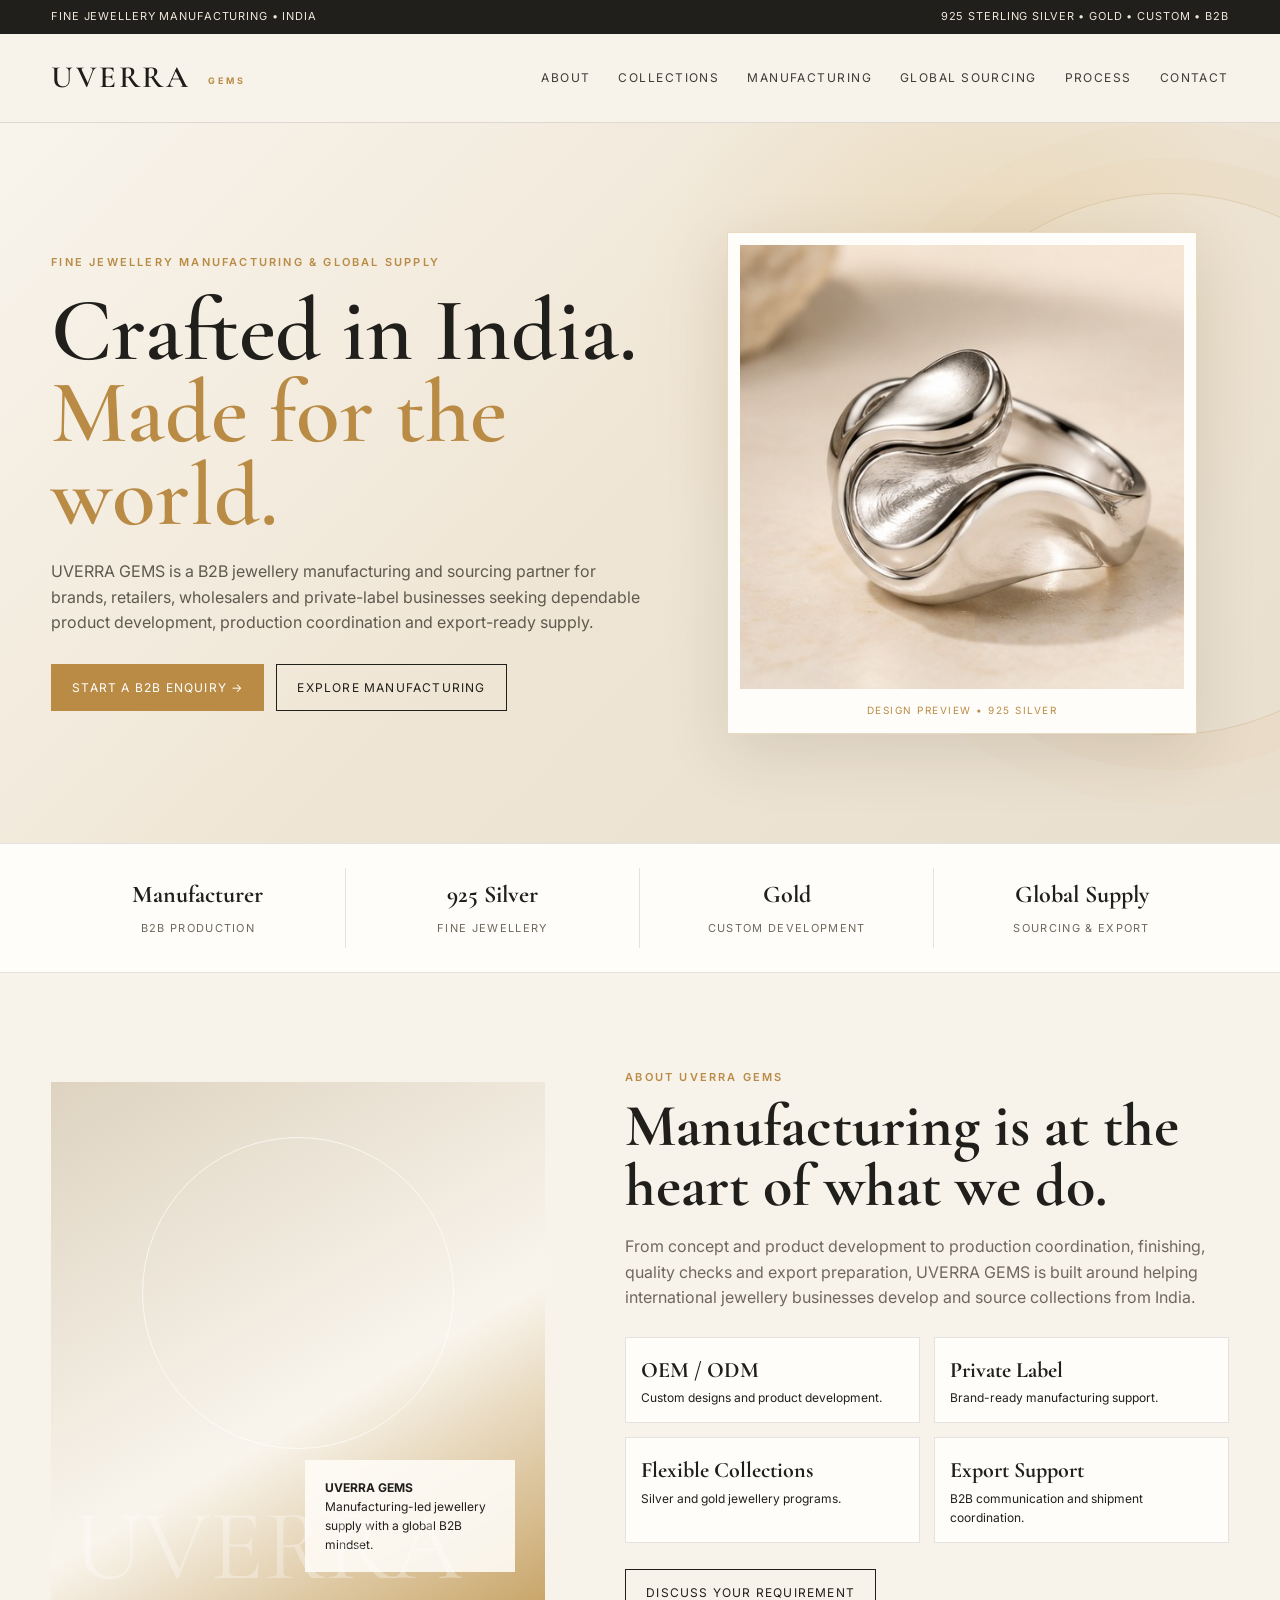
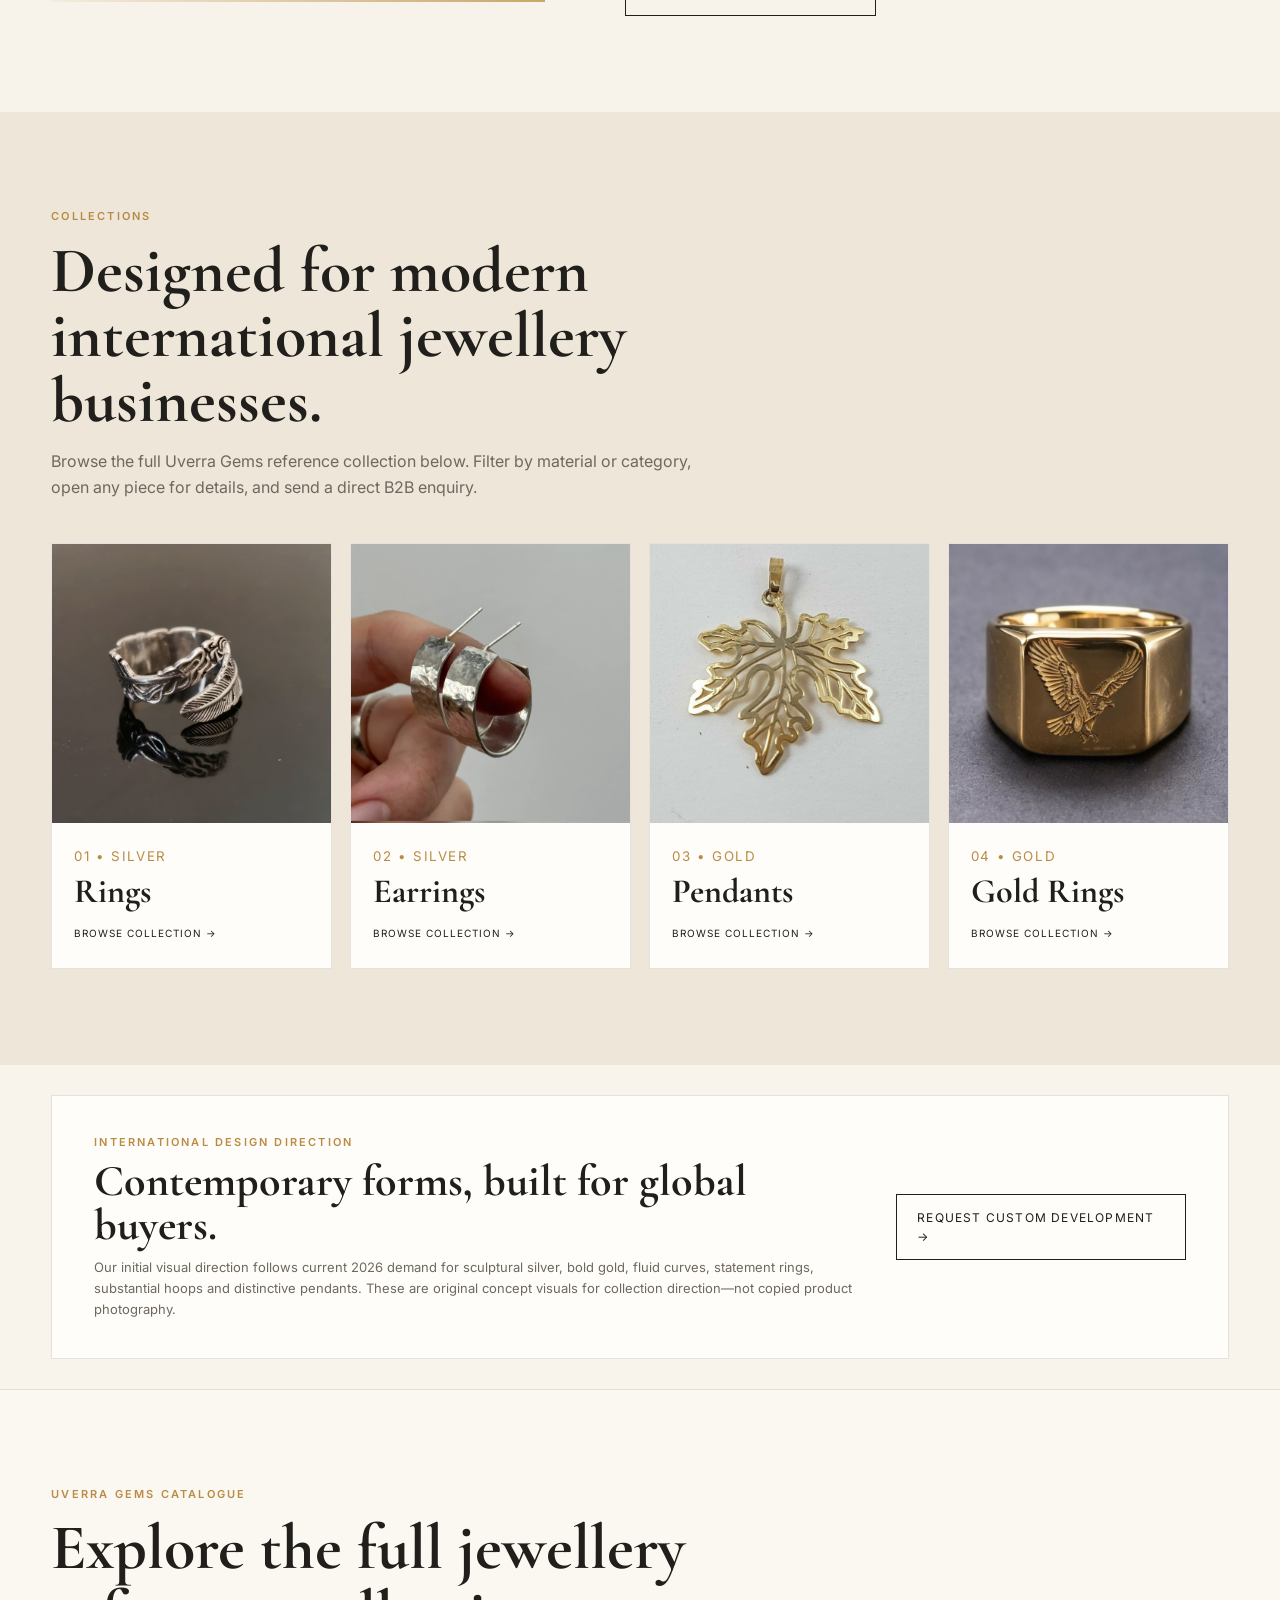
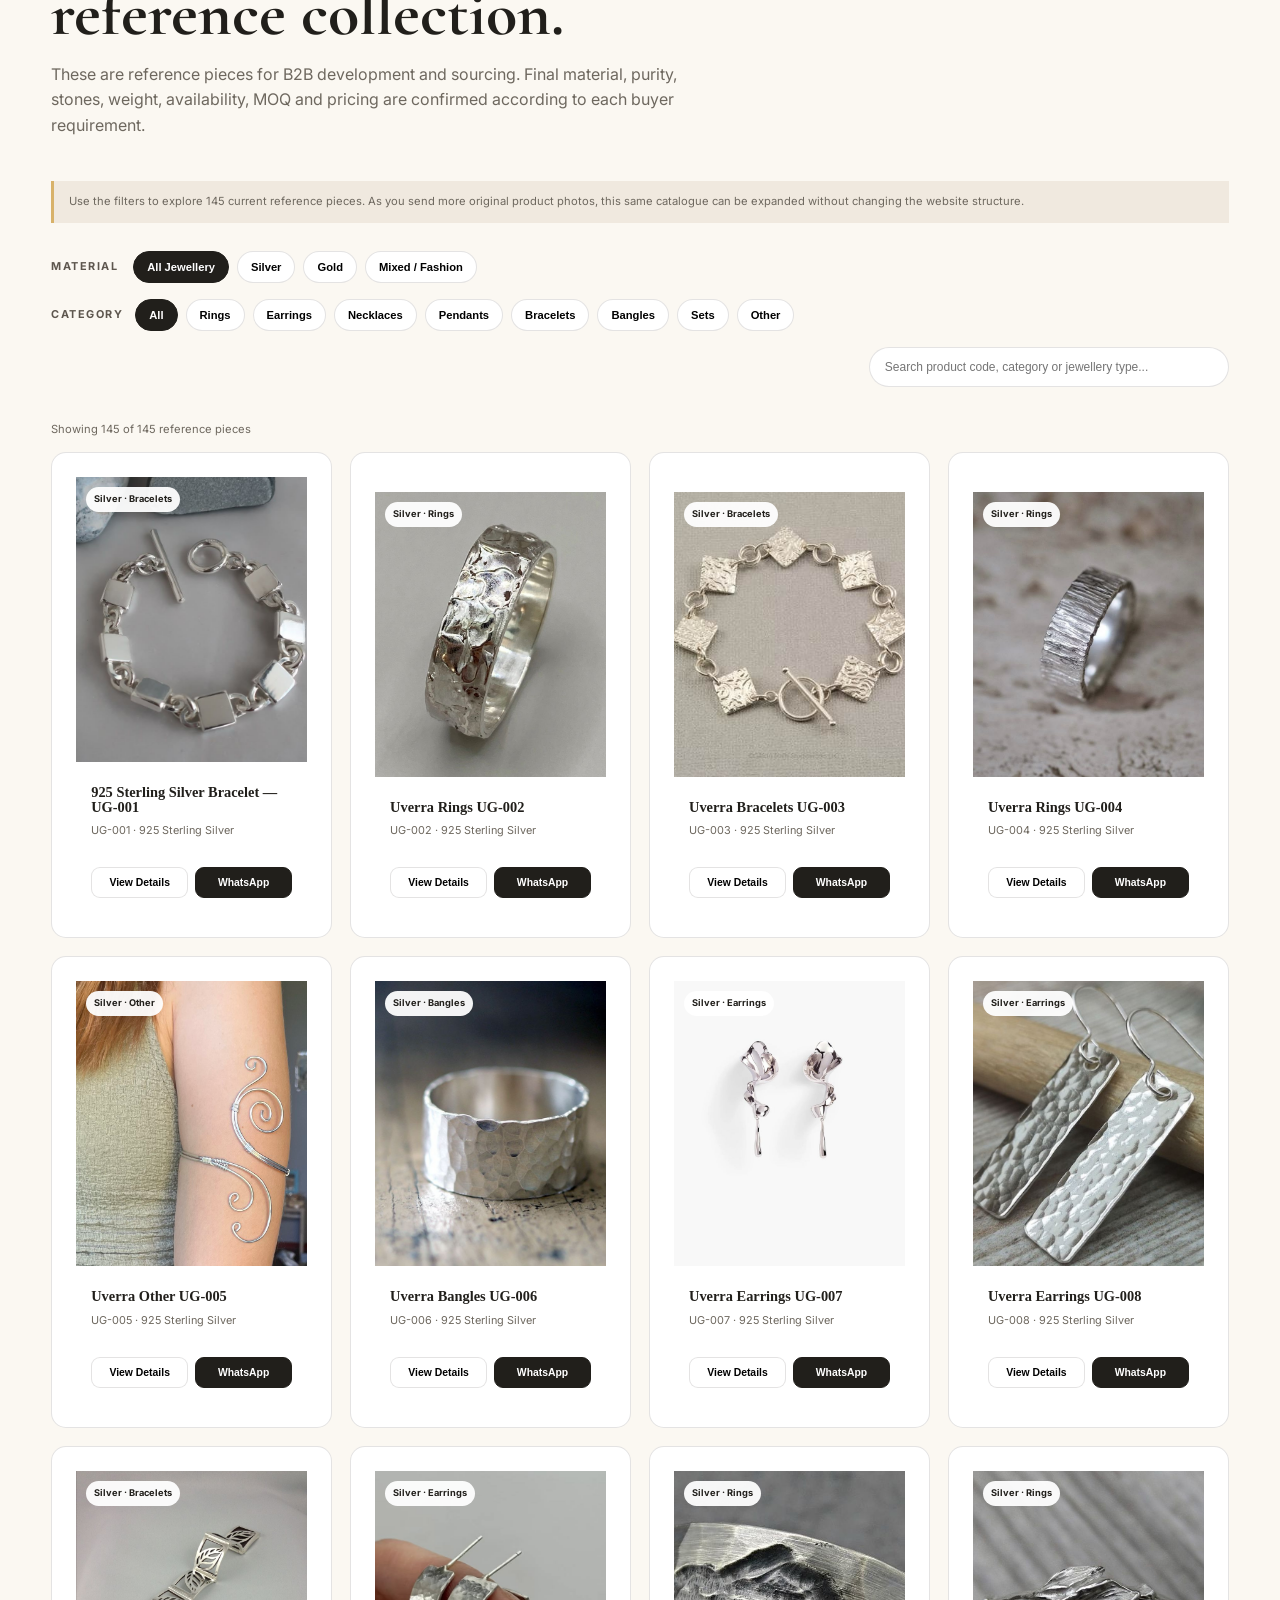
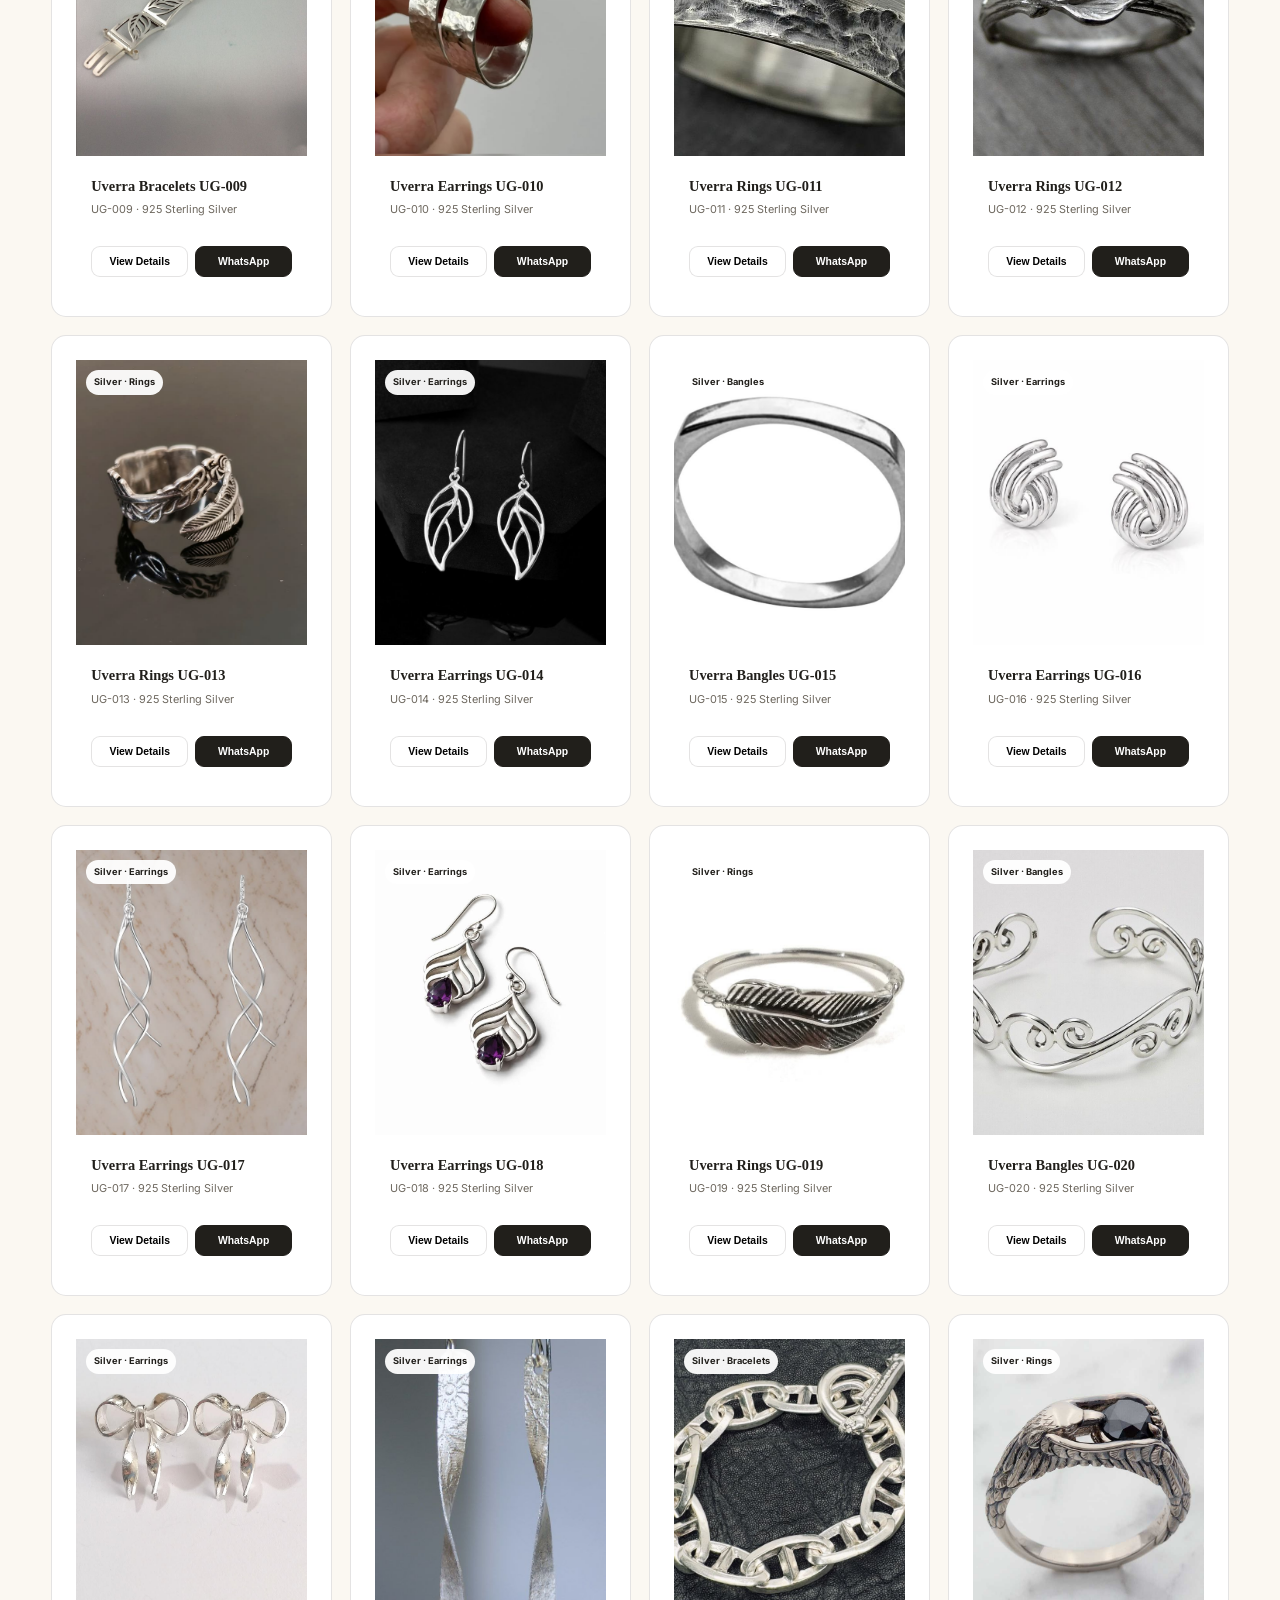
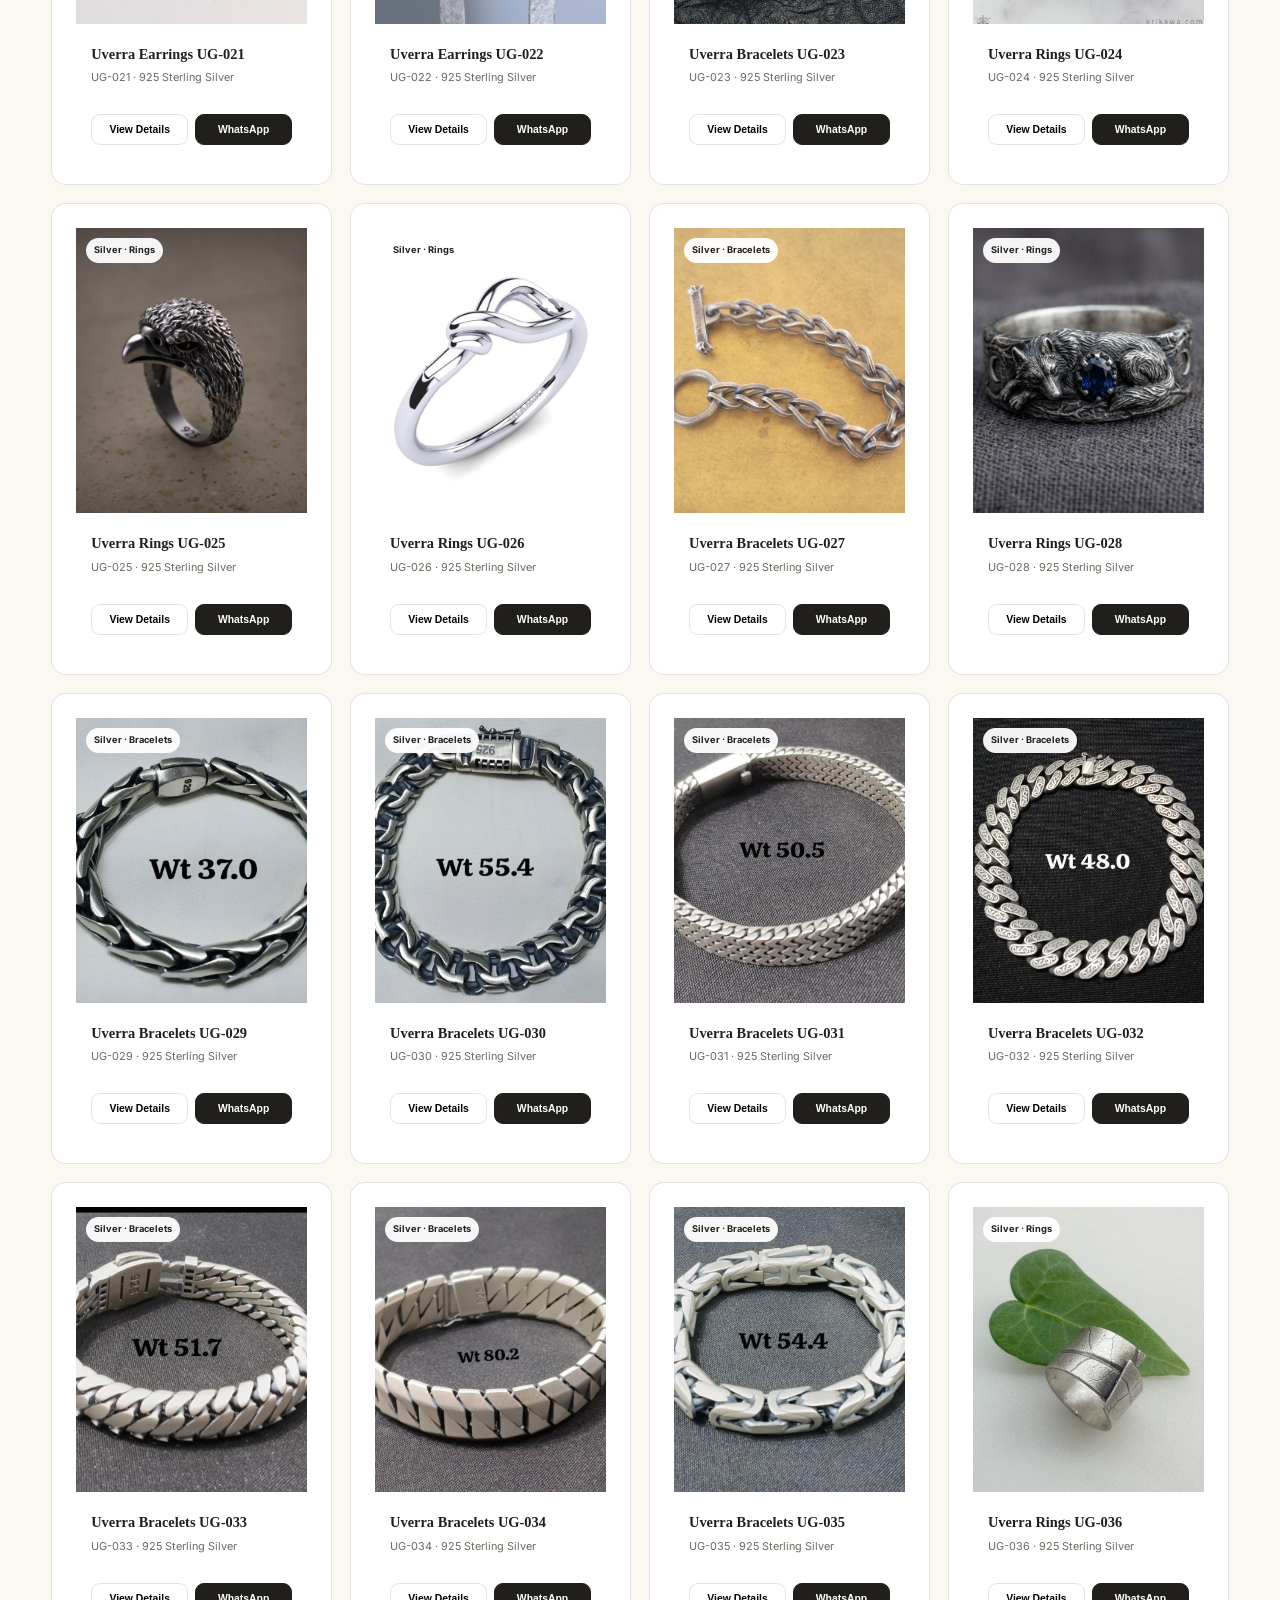
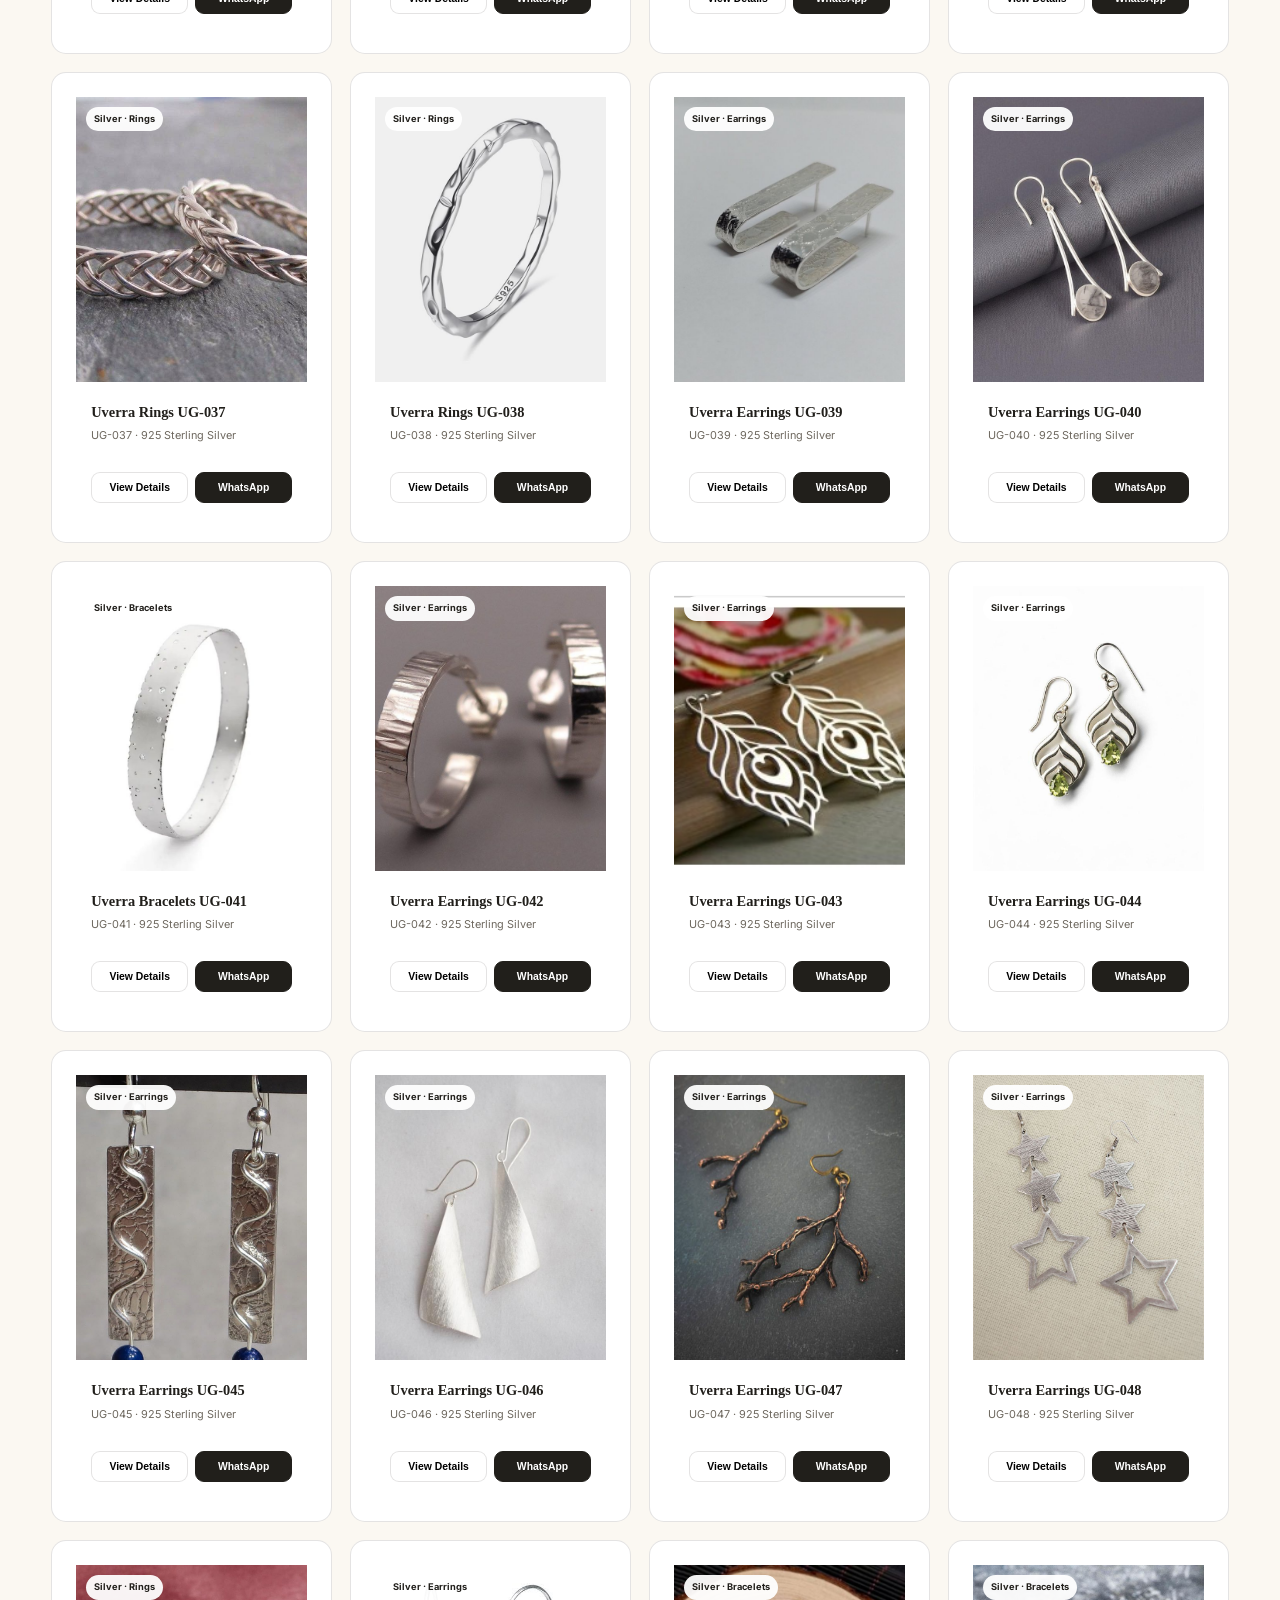
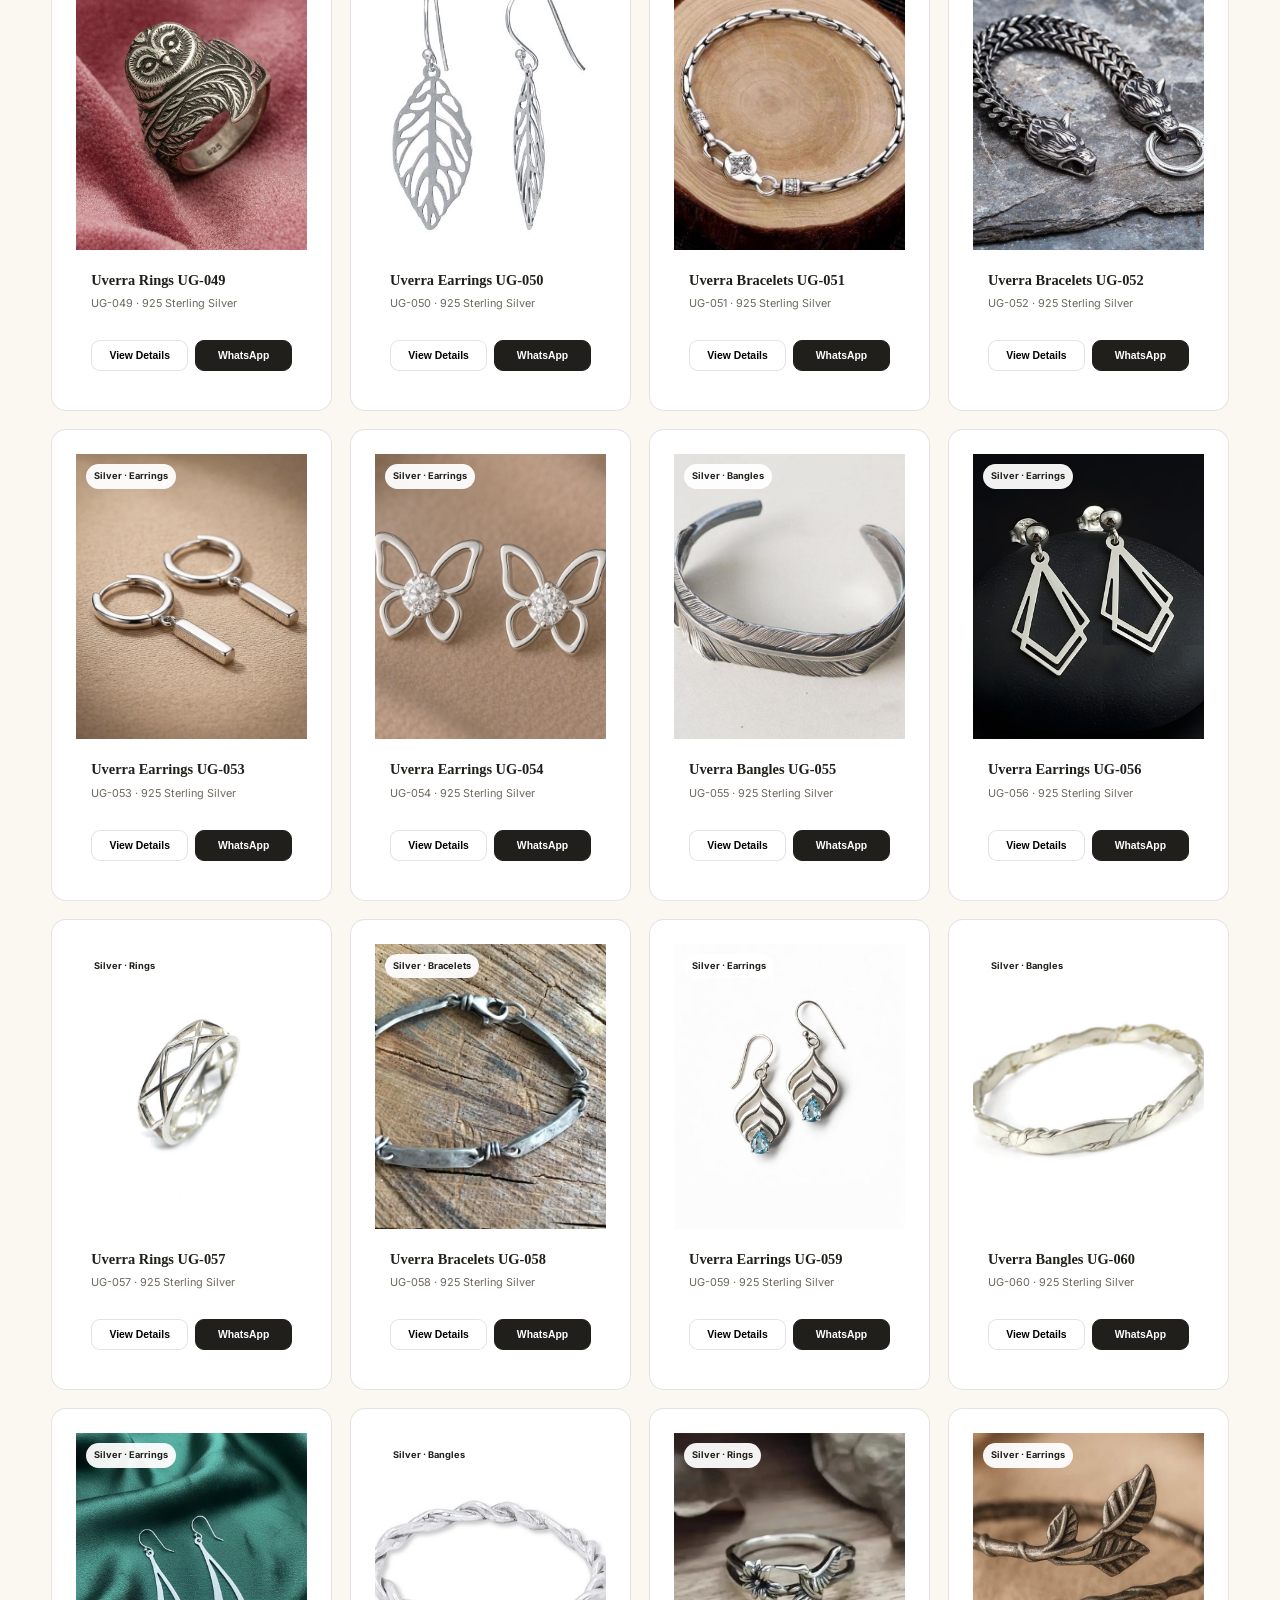
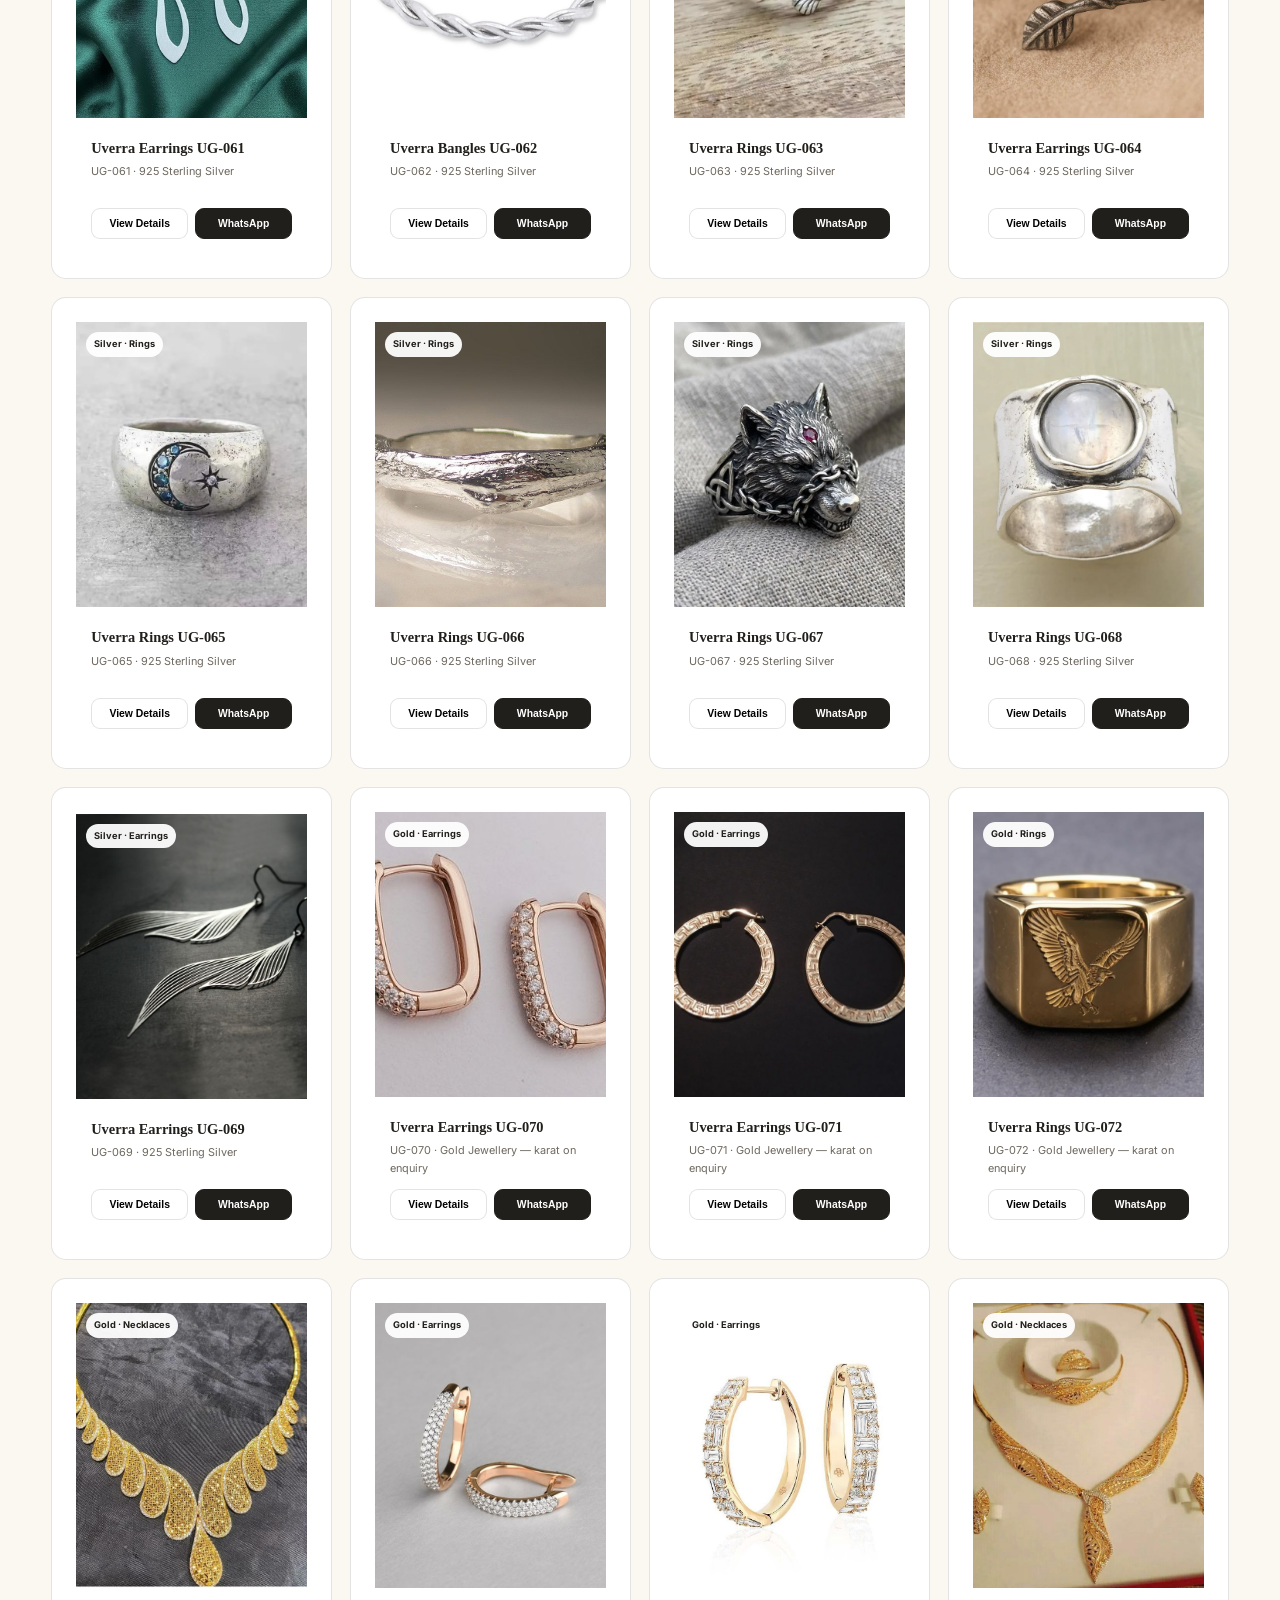
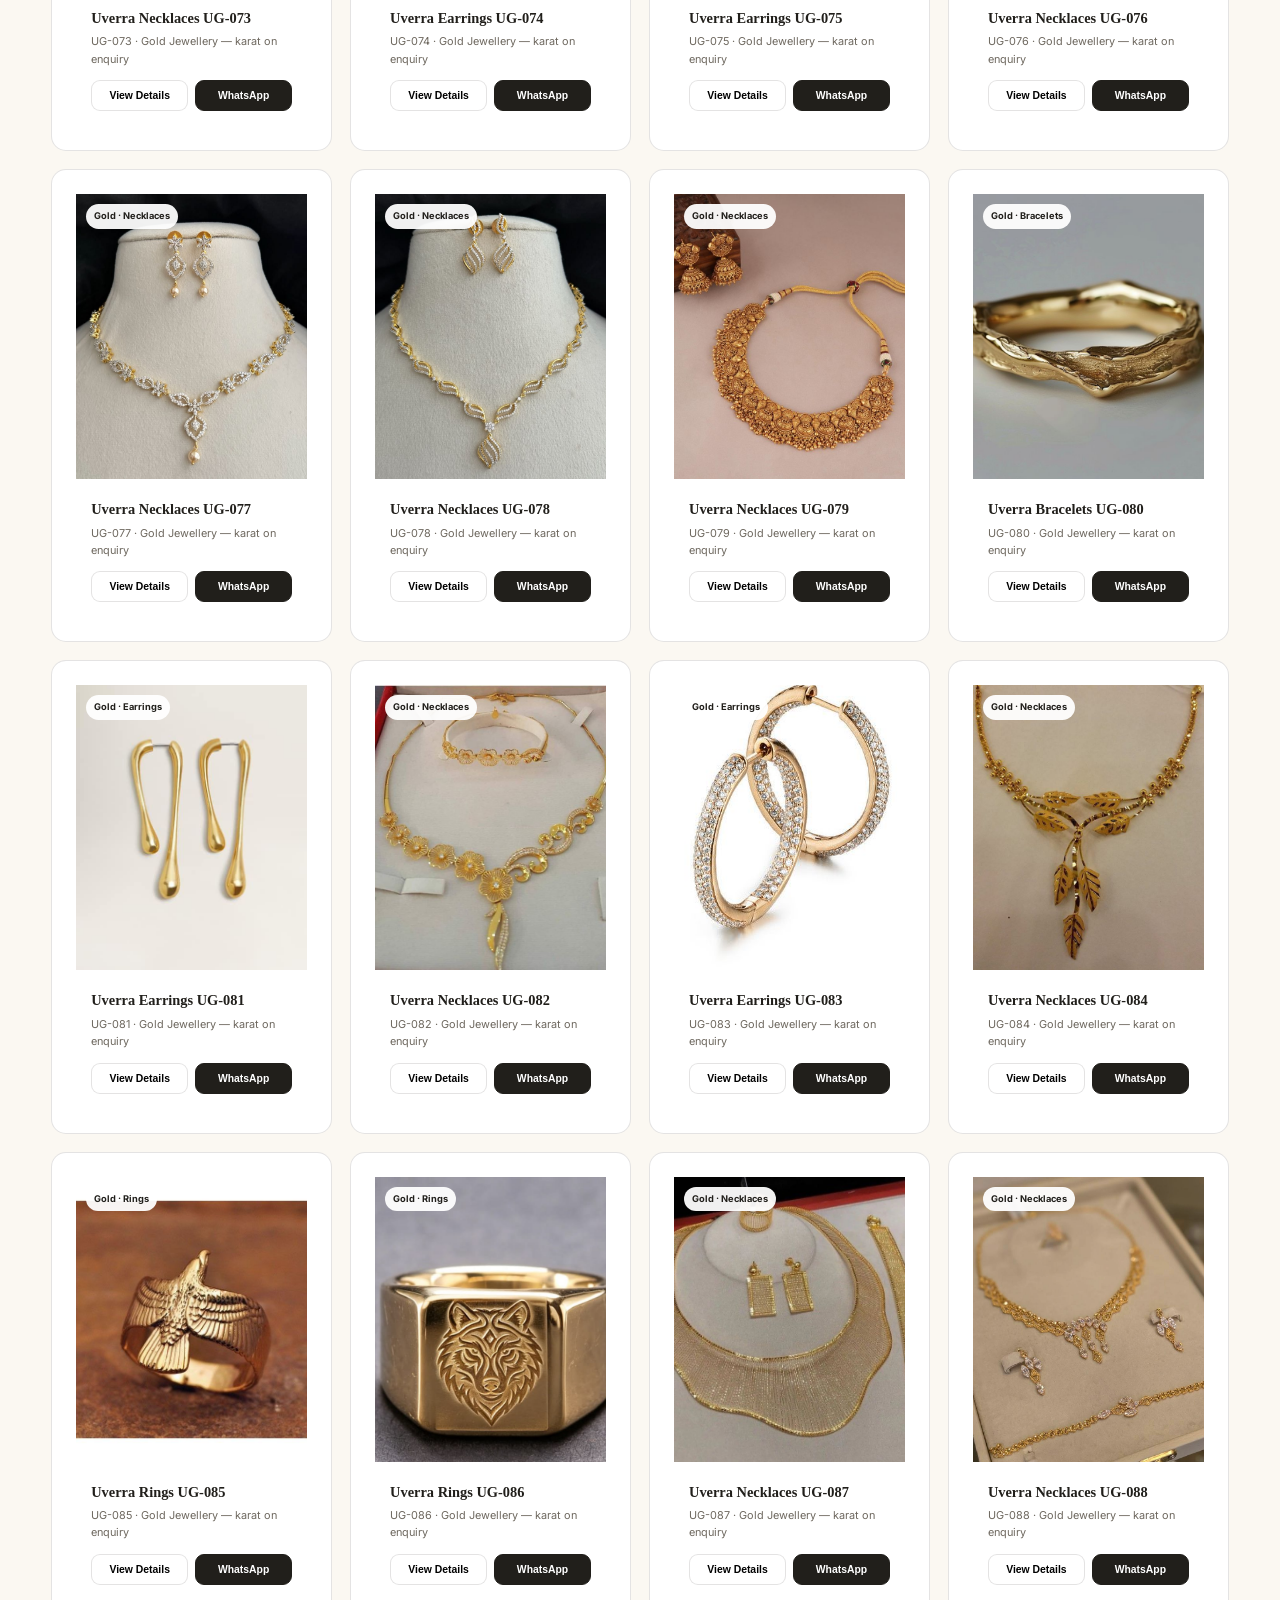
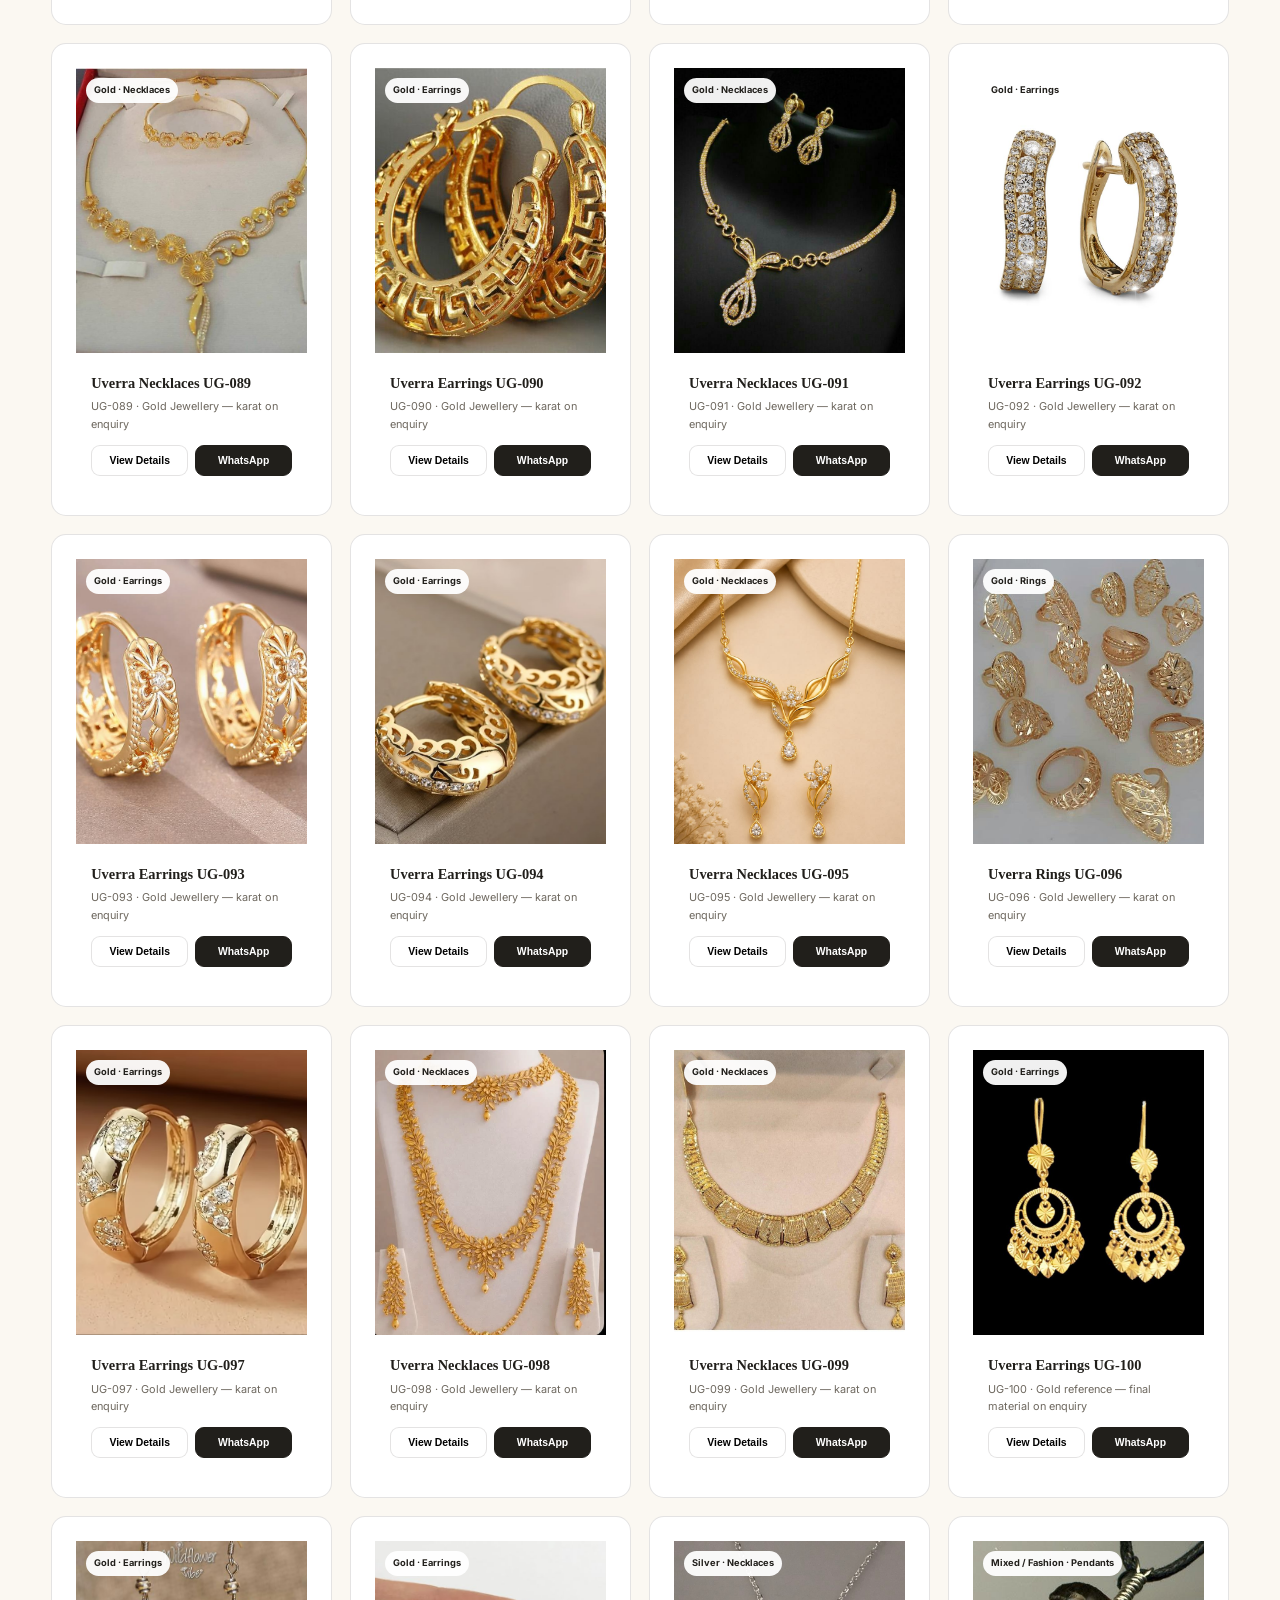
==== commit 9d633d4f: "ch" ====
--- a/index.html
+++ b/index.html
@@ -1,291 +1,127 @@
-<!DOCTYPE html>
+<!doctype html>
 <html lang="en">
 <head>
-<meta charset="UTF-8">
-<meta name="viewport" content="width=device-width, initial-scale=1.0">
-<meta name="description" content="Uverra Gems supplies 925 sterling silver and 9K, 10K, 18K & 22K gold jewellery for international wholesale, custom and private-label buyers."><meta name="robots" content="index, follow, max-image-preview:large"><meta name="keywords" content="Uverra Gems, 925 sterling silver jewellery supplier India, wholesale jewellery India, sterling silver jewellery exporter, custom jewellery supplier, private label jewellery India"><link rel="canonical" href="https://uverragems-blip.github.io/UVERRA-GEMS/"><meta property="og:type" content="website"><meta property="og:title" content="Uverra Gems | 925 Sterling Silver & Fine Jewellery Supplier India"><meta property="og:description" content="Wholesale, custom sourcing and private-label jewellery for international B2B buyers."><meta property="og:url" content="https://uverragems-blip.github.io/UVERRA-GEMS/"><meta name="twitter:card" content="summary_large_image">
-<meta name="theme-color" content="#171513">
-<title>Uverra Gems | B2B Jewellery Catalogue</title>
-<link rel="preconnect" href="https://fonts.googleapis.com">
-<link rel="preconnect" href="https://fonts.gstatic.com" crossorigin>
-<link href="https://fonts.googleapis.com/css2?family=DM+Sans:wght@400;500;600;700&family=Playfair+Display:wght@500;600&display=swap" rel="stylesheet">
-<link rel="stylesheet" href="https://cdnjs.cloudflare.com/ajax/libs/font-awesome/6.4.0/css/all.min.css">
+<meta charset="utf-8"><meta name="viewport" content="width=device-width,initial-scale=1">
+<meta name="description" content="UVERRA GEMS — Fine Jewellery Manufacturer, Custom Jewellery Development & Global Sourcing Partner from India.">
+<title>UVERRA GEMS | Fine Jewellery Manufacturer & Global Sourcing Partner</title>
+<link rel="preconnect" href="https://fonts.googleapis.com"><link rel="preconnect" href="https://fonts.gstatic.com" crossorigin>
+<link href="https://fonts.googleapis.com/css2?family=Cormorant+Garamond:wght@500;600;700&family=Inter:wght@400;500;600&display=swap" rel="stylesheet">
 <style>
-:root{--ink:#191715;--gold:#b28a4a;--gold2:#8c692f;--cream:#f8f5ef;--white:#fff;--muted:#706a63;--line:#e7dfd3;--soft:#f0e9df;--max:1200px}
-*{box-sizing:border-box;margin:0;padding:0} html{scroll-behavior:smooth} body{font-family:"DM Sans",Arial,sans-serif;background:var(--cream);color:var(--ink);line-height:1.6} body.lock{overflow:hidden}
-a{text-decoration:none;color:inherit} button,input,select{font:inherit} button{cursor:pointer} img{display:block;max-width:100%}
-.container{width:min(var(--max),92%);margin:auto} h1,h2,h3{font-family:"Playfair Display",Georgia,serif;font-weight:500;line-height:1.15}
-.eyebrow{font-size:.7rem;text-transform:uppercase;letter-spacing:3px;color:var(--gold2);font-weight:700}
-.btn{display:inline-flex;align-items:center;justify-content:center;gap:9px;border:1px solid transparent;border-radius:999px;padding:13px 20px;font-size:.78rem;font-weight:700;transition:.25s}
-.btn-dark{background:var(--ink);color:#fff} .btn-dark:hover{background:var(--gold2);transform:translateY(-2px)}
-.btn-gold{background:var(--gold);color:#fff} .btn-gold:hover{background:var(--gold2);transform:translateY(-2px)}
-.btn-outline{border-color:var(--ink)} .btn-outline:hover{background:var(--ink);color:#fff}
-.topbar{background:var(--ink);color:#fff;font-size:.7rem} .topbar .container{min-height:35px;display:flex;justify-content:space-between;align-items:center;gap:12px} .topbar a{color:#e9c982}
-nav{position:sticky;top:0;z-index:1000;background:rgba(248,245,239,.96);backdrop-filter:blur(15px);border-bottom:1px solid var(--line)}
-.nav{height:75px;display:flex;align-items:center;justify-content:space-between;gap:20px} .logo{font:1.85rem "Playfair Display";letter-spacing:.5px} .logo span{color:var(--gold);font-style:italic}
-.links{display:flex;gap:24px;align-items:center} .links a{font-size:.72rem;text-transform:uppercase;letter-spacing:1.1px;font-weight:700;color:#514b44} .links a:hover{color:var(--gold2)}
-.menu{display:none;border:0;background:none;font-size:1.3rem}
-.hero{background:#eae2d6;padding:85px 0 75px} .hero-grid{display:grid;grid-template-columns:1fr 1fr;align-items:center;gap:60px}
-.hero h1{font-size:clamp(3rem,6vw,5.4rem);margin:14px 0 22px} .hero h1 em{font-style:normal;color:var(--gold)}
-.hero p{max-width:610px;color:var(--muted);font-size:1rem} .hero-buttons{display:flex;gap:10px;flex-wrap:wrap;margin-top:28px}
-.hero-image{height:560px;border-radius:24px;background:url("assets/products/Gold/Earrings/gold_070.jpg") center/cover;box-shadow:0 25px 60px rgba(31,24,17,.14);position:relative}
-.hero-image:after{content:"";position:absolute;inset:0;background:linear-gradient(0deg,rgba(0,0,0,.4),transparent 50%);border-radius:24px}
-.badge{position:absolute;z-index:2;bottom:24px;left:24px;background:#fff;padding:15px 18px;border-left:3px solid var(--gold)} .badge strong{font:1.2rem "Playfair Display";display:block} .badge span{font-size:.7rem;color:var(--muted)}
-.stats{background:#fff;border-bottom:1px solid var(--line)} .stats-grid{display:grid;grid-template-columns:repeat(4,1fr)} .stat{padding:27px 10px;text-align:center;border-right:1px solid var(--line)} .stat:last-child{border:0} .stat strong{font:1.65rem "Playfair Display";color:var(--gold2);display:block} .stat span{font-size:.68rem;text-transform:uppercase;letter-spacing:1px;color:var(--muted)}
-.section{padding:90px 0} .head{text-align:center;max-width:730px;margin:0 auto 42px} .head h2{font-size:clamp(2.1rem,4vw,3.3rem);margin:10px 0 14px} .head p{color:var(--muted)}
-.market-edit{background:#fff} .market-grid{display:grid;grid-template-columns:repeat(4,1fr);gap:15px} .market{padding:23px;border:1px solid var(--line);border-radius:15px;background:var(--cream)} .market h3{font-size:1.3rem;margin:8px 0} .market p{font-size:.76rem;color:var(--muted)} .market span{font-size:.66rem;text-transform:uppercase;letter-spacing:1px;color:var(--gold2);font-weight:700}
-.catalogue{background:var(--cream)} .toolbar{display:flex;gap:12px;justify-content:space-between;align-items:center;flex-wrap:wrap;margin-bottom:25px} .filters{display:flex;gap:8px;flex-wrap:wrap} .filter{border:1px solid var(--line);background:#fff;padding:9px 13px;border-radius:999px;font-size:.7rem;font-weight:700} .filter.active,.filter:hover{background:var(--ink);color:#fff;border-color:var(--ink)}
-.search{width:260px;border:1px solid var(--line);background:#fff;padding:11px 14px;border-radius:999px;outline:none;font-size:.75rem} .search:focus{border-color:var(--gold)}
-.grid{display:grid;grid-template-columns:repeat(4,1fr);gap:18px} .card{background:#fff;border:1px solid var(--line);border-radius:15px;overflow:hidden;transition:.25s} .card:hover{transform:translateY(-4px);box-shadow:0 15px 40px rgba(30,23,16,.1)} .card-img{height:285px;background:#eee;overflow:hidden;position:relative} .card-img img{width:100%;height:100%;object-fit:cover;transition:.4s} .card:hover .card-img img{transform:scale(1.04)} .tag{position:absolute;top:10px;left:10px;background:rgba(255,255,255,.92);padding:5px 8px;border-radius:999px;font-size:.58rem;font-weight:700;color:var(--gold2)}
-.card-body{padding:15px} .card-body h3{font-family:"DM Sans";font-size:.9rem;font-weight:700} .meta{font-size:.68rem;color:var(--muted);margin:5px 0 12px} .card-actions{display:flex;gap:7px} .smallbtn{flex:1;border:1px solid var(--line);background:#fff;border-radius:9px;padding:9px 7px;font-size:.65rem;font-weight:700} .smallbtn.dark{background:var(--ink);border-color:var(--ink);color:#fff}
+:root{--ivory:#f7f3eb;--cream:#efe6d7;--champ:#b98b45;--gold:#d8b26a;--ink:#211f1b;--muted:#6e685f;--sage:#707a68;--white:#fffdf9;--line:rgba(33,31,27,.12);--shadow:0 20px 60px rgba(49,39,24,.12)}*{box-sizing:border-box}html{scroll-behavior:smooth}body{margin:0;background:var(--ivory);color:var(--ink);font-family:Inter,Arial,sans-serif;line-height:1.6}a{text-decoration:none;color:inherit}.container{width:min(1180px,92%);margin:auto}.eyebrow{text-transform:uppercase;letter-spacing:.2em;font-size:11px;color:var(--champ);font-weight:600}.section{padding:96px 0}.section-head{max-width:720px;margin-bottom:42px}.section-head h2{font-family:'Cormorant Garamond',serif;font-size:clamp(40px,5vw,64px);line-height:1.02;margin:12px 0}.section-head p{color:var(--muted);max-width:650px}.btn{display:inline-flex;align-items:center;gap:10px;padding:13px 20px;border:1px solid var(--ink);font-size:12px;letter-spacing:.1em;text-transform:uppercase;transition:.25s}.btn:hover{background:var(--ink);color:var(--white)}.btn.gold{border-color:var(--champ);background:var(--champ);color:#fff}.btn.gold:hover{background:#8f682e;border-color:#8f682e}.topbar{background:var(--ink);color:#eee7da;font-size:11px;letter-spacing:.08em}.topbar .container{display:flex;justify-content:space-between;padding:8px 0}.nav{position:sticky;top:0;z-index:50;background:rgba(247,243,235,.94);backdrop-filter:blur(14px);border-bottom:1px solid var(--line)}.navin{height:88px;display:flex;align-items:center;justify-content:space-between;gap:30px}.brand img{width:155px;height:auto;display:block}.links{display:flex;gap:28px;align-items:center;font-size:12px;text-transform:uppercase;letter-spacing:.12em}.links a{color:#403c35}.links a:hover{color:var(--champ)}.menu{display:none;border:0;background:none;font-size:25px}.hero{position:relative;min-height:720px;display:flex;align-items:center;overflow:hidden;background:radial-gradient(circle at 75% 30%,rgba(216,178,106,.25),transparent 30%),linear-gradient(135deg,#f8f4ec 0%,#efe5d4 52%,#e9dfcf 100%)}.hero:after{content:"";position:absolute;width:540px;height:540px;border:1px solid rgba(185,139,69,.25);border-radius:50%;right:-160px;top:70px;box-shadow:0 0 0 35px rgba(185,139,69,.035),0 0 0 70px rgba(185,139,69,.025)}.hero-grid{display:grid;grid-template-columns:1.05fr .95fr;gap:55px;align-items:center;position:relative;z-index:2}.hero h1{font-family:'Cormorant Garamond',serif;font-size:clamp(58px,7vw,92px);line-height:.92;margin:18px 0 22px;font-weight:600}.hero h1 em{color:var(--champ);font-style:normal}.hero p{max-width:600px;color:#5f594f;font-size:16px}.hero-actions{display:flex;gap:12px;flex-wrap:wrap;margin-top:28px}.hero-art{min-height:500px;position:relative;display:flex;align-items:center;justify-content:center}.seal{width:390px;height:390px;border-radius:50%;background:rgba(255,253,249,.48);border:1px solid rgba(185,139,69,.4);display:flex;align-items:center;justify-content:center;box-shadow:var(--shadow);position:relative}.seal:before,.seal:after{content:"";position:absolute;border:1px solid rgba(185,139,69,.25);border-radius:50%}.seal:before{inset:22px}.seal:after{inset:52px}.seal-inner{text-align:center;z-index:1}.seal-inner .big{font-family:'Cormorant Garamond',serif;font-size:110px;line-height:.8;color:var(--champ)}.seal-inner div:last-child{letter-spacing:.35em;font-size:11px;margin-left:.35em;color:#625a4e}.trust{background:var(--white);border-bottom:1px solid var(--line);border-top:1px solid var(--line)}.trustin{display:grid;grid-template-columns:repeat(4,1fr);padding:24px 0}.trustitem{padding:8px 22px;border-right:1px solid var(--line);text-align:center}.trustitem:last-child{border:0}.trustitem strong{display:block;font-family:'Cormorant Garamond',serif;font-size:24px}.trustitem span{font-size:11px;color:var(--muted);text-transform:uppercase;letter-spacing:.12em}.about{display:grid;grid-template-columns:.9fr 1.1fr;gap:80px;align-items:center}.about-card{min-height:520px;background:linear-gradient(150deg,#ded3c0,#f9f5ed 60%,#c9a66a);padding:30px;position:relative;overflow:hidden}.about-card:before{content:"";position:absolute;width:310px;height:310px;border:1px solid rgba(255,255,255,.7);border-radius:50%;top:55px;left:50%;transform:translateX(-50%)}.about-card:after{content:"UVERRA";position:absolute;bottom:-25px;left:22px;font-family:'Cormorant Garamond';font-size:100px;color:rgba(255,255,255,.32)}.about-note{position:absolute;bottom:30px;right:30px;background:rgba(255,253,249,.88);padding:18px 20px;width:210px;font-size:12px}.about h2{font-family:'Cormorant Garamond';font-size:60px;line-height:1;margin:10px 0 18px}.about p{color:var(--muted)}.checks{display:grid;grid-template-columns:1fr 1fr;gap:14px;margin:26px 0}.check{padding:15px;background:var(--white);border:1px solid var(--line);font-size:12px}.check b{display:block;font-family:'Cormorant Garamond';font-size:22px}.collections{background:#eee6d9}.cards{display:grid;grid-template-columns:repeat(4,1fr);gap:18px}.card{background:var(--white);border:1px solid var(--line);min-height:300px;display:flex;flex-direction:column;justify-content:flex-end;padding:24px;position:relative;overflow:hidden}.card .orb{position:absolute;width:190px;height:190px;border-radius:50%;right:-40px;top:-35px;background:radial-gradient(circle,#d8b26a,transparent 68%);opacity:.65}.card:nth-child(2) .orb{background:radial-gradient(circle,#aeb6a1,transparent 68%)}.card:nth-child(3) .orb{background:radial-gradient(circle,#d6c3a7,transparent 68%)}.card:nth-child(4) .orb{background:radial-gradient(circle,#bda47d,transparent 68%)}.card small{position:relative;color:var(--champ);letter-spacing:.12em;text-transform:uppercase}.card h3{position:relative;font-family:'Cormorant Garamond';font-size:34px;line-height:1;margin:8px 0}.card a{position:relative;font-size:11px;text-transform:uppercase;letter-spacing:.1em}.cap-grid{display:grid;grid-template-columns:repeat(3,1fr);gap:20px}.cap{background:var(--white);padding:30px;border-top:2px solid var(--champ);box-shadow:0 10px 35px rgba(0,0,0,.04)}.num{font-family:'Cormorant Garamond';font-size:42px;color:var(--champ)}.cap h3{font-family:'Cormorant Garamond';font-size:29px;margin:5px 0}.cap p{font-size:13px;color:var(--muted)}.process{background:var(--ink);color:#f7f1e6}.process .section-head p{color:#bdb4a5}.process .eyebrow{color:var(--gold)}.steps{display:grid;grid-template-columns:repeat(6,1fr);gap:1px;background:rgba(255,255,255,.12)}.step{background:var(--ink);padding:25px 18px;min-height:170px}.step b{font-family:'Cormorant Garamond';font-size:30px;color:var(--gold)}.step h4{margin:8px 0;font-size:13px}.step p{font-size:11px;color:#bdb4a5}.sourcing{display:grid;grid-template-columns:1.05fr .95fr;gap:70px;align-items:center}.sourcing-panel{background:linear-gradient(145deg,#d8c6aa,#f7f3eb);padding:55px;min-height:470px;position:relative;overflow:hidden}.sourcing-panel h3{font-family:'Cormorant Garamond';font-size:50px;line-height:1;margin:0 0 20px}.rings{position:absolute;width:350px;height:350px;border:1px solid rgba(185,139,69,.5);border-radius:50%;right:-100px;bottom:-110px;box-shadow:0 0 0 30px rgba(185,139,69,.05),0 0 0 60px rgba(185,139,69,.04)}.quality{display:grid;grid-template-columns:repeat(4,1fr);gap:18px}.q{padding:25px;background:var(--white);border:1px solid var(--line)}.q strong{display:block;font-family:'Cormorant Garamond';font-size:25px;margin-bottom:7px}.q span{font-size:12px;color:var(--muted)}.cta{background:linear-gradient(115deg,#b98b45,#e2c78e);color:#fff;padding:75px 0}.cta-in{display:flex;align-items:center;justify-content:space-between;gap:35px}.cta h2{font-family:'Cormorant Garamond';font-size:60px;line-height:1;margin:0}.cta p{max-width:600px}.cta .btn{border-color:#fff;color:#fff}.cta .btn:hover{background:#fff;color:var(--ink)}footer{background:#191815;color:#d8d0c2;padding:55px 0 25px}.footgrid{display:grid;grid-template-columns:1.2fr .8fr .8fr .9fr;gap:40px}.footbrand img{width:180px;filter:brightness(1.12)}footer h4{color:#fff;font-size:11px;letter-spacing:.15em;text-transform:uppercase}footer a,footer p{font-size:12px;color:#aaa397;display:block;margin:8px 0}.copyright{border-top:1px solid rgba(255,255,255,.1);margin-top:35px;padding-top:18px;font-size:10px;color:#817b71;display:flex;justify-content:space-between}.mobile-actions{display:none}@media(max-width:900px){.links{display:none}.menu{display:block}.mobile-actions{display:block}.hero{min-height:auto;padding:70px 0}.hero-grid,.about,.sourcing{grid-template-columns:1fr}.hero-art{min-height:360px}.seal{width:300px;height:300px}.seal-inner .big{font-size:85px}.trustin{grid-template-columns:1fr 1fr}.cards{grid-template-columns:1fr 1fr}.cap-grid{grid-template-columns:1fr 1fr}.steps{grid-template-columns:1fr 1fr}.quality{grid-template-columns:1fr 1fr}.cta-in{display:block}.cta h2{font-size:48px;margin-bottom:20px}.footgrid{grid-template-columns:1fr 1fr}}@media(max-width:560px){.navin{height:74px}.brand img{width:125px}.topbar .container{display:block;text-align:center}.hero h1{font-size:55px}.section{padding:70px 0}.cards,.cap-grid,.quality,.footgrid{grid-template-columns:1fr}.trustin{grid-template-columns:1fr 1fr}.trustitem{padding:10px 8px}.about h2{font-size:48px}.about-card{min-height:400px}.sourcing-panel{padding:35px}.steps{grid-template-columns:1fr}.copyright{display:block}.copyright span{display:block;margin-top:8px}}
+
+.brand{display:flex;align-items:center;min-width:190px}.wordmark{font-family:'Cormorant Garamond',serif;font-size:31px;letter-spacing:.08em;color:#1f1d19;font-weight:600}.wordmark b{font-family:Inter,Arial,sans-serif;font-size:9px;letter-spacing:.34em;margin-left:8px;color:var(--champ);vertical-align:middle}.hero-jewel{width:min(470px,100%);position:relative;background:#fffdf9;border:1px solid rgba(185,139,69,.32);padding:12px;box-shadow:var(--shadow)}.hero-jewel img{width:100%;display:block;aspect-ratio:1/1;object-fit:cover}.hero-tag{font-size:10px;letter-spacing:.15em;color:var(--champ);padding:13px 4px 3px;text-align:center}.visual-card{padding:0;min-height:0;background:#fffdf9}.visual-card img{width:100%;aspect-ratio:1/1;object-fit:cover;display:block}.visual-card .card-copy{padding:20px 22px 23px}.visual-card .card-copy h3{margin:7px 0 10px}.visual-card .card-copy a{font-size:10px}.design-note{background:#f8f4ec;padding-top:30px;padding-bottom:30px}.design-note-in{display:flex;align-items:center;justify-content:space-between;gap:35px;border:1px solid var(--line);padding:38px 42px;background:#fffdf9}.design-note h2{font-family:'Cormorant Garamond';font-size:44px;line-height:1;margin:8px 0 10px}.design-note p{max-width:760px;color:var(--muted);font-size:13px;margin:0}
+@media(max-width:900px){.brand{min-width:auto}.design-note-in{display:block}.design-note .btn{margin-top:22px}}
+
+/* Full B2B Product Catalogue */
+.catalogue{background:#fbf8f2;border-top:1px solid var(--line)}
+.catalog-controls{display:grid;gap:16px;margin:28px 0 34px}
+.filter-line{display:flex;align-items:center;gap:12px;flex-wrap:wrap}
+.filter-line strong{font-size:.68rem;text-transform:uppercase;letter-spacing:1.5px;min-width:70px;color:#5d564e}
+.filters{display:flex;gap:8px;flex-wrap:wrap}
+.filter{border:1px solid var(--line);background:#fff;padding:9px 13px;border-radius:999px;font-size:.7rem;font-weight:700;transition:.2s}
+.filter.active,.filter:hover{background:var(--ink);color:#fff;border-color:var(--ink)}
+.catalog-search{display:flex;justify-content:flex-end}
+.search{width:min(360px,100%);border:1px solid var(--line);background:#fff;padding:12px 15px;border-radius:999px;outline:none;font-size:.75rem}
+.search:focus{border-color:var(--gold)}
+.catalog-note{background:#f0e9df;border-left:3px solid var(--gold);padding:12px 15px;font-size:.7rem;color:var(--muted);margin-bottom:20px}
+.grid{display:grid;grid-template-columns:repeat(4,1fr);gap:18px}
+.catalogue .card{background:#fff;border:1px solid var(--line);border-radius:15px;overflow:hidden;transition:.25s}
+.catalogue .card:hover{transform:translateY(-4px);box-shadow:0 15px 40px rgba(30,23,16,.1)}
+.catalogue .card-img{height:285px;background:#eee;overflow:hidden;position:relative}
+.catalogue .card-img img{width:100%;height:100%;object-fit:cover;transition:.4s}
+.catalogue .card:hover .card-img img{transform:scale(1.04)}
+.catalogue .tag{position:absolute;top:10px;left:10px;background:rgba(255,255,255,.94);padding:5px 8px;border-radius:999px;font-size:.58rem;font-weight:700;color:var(--gold2)}
+.catalogue .card-body{padding:15px}
+.catalogue .card-body h3{font-family:"DM Sans";font-size:.9rem;font-weight:700}
+.catalogue .meta{font-size:.68rem;color:var(--muted);margin:5px 0 12px;min-height:33px}
+.card-actions{display:flex;gap:7px}
+.smallbtn{flex:1;border:1px solid var(--line);background:#fff;border-radius:9px;padding:9px 7px;font-size:.65rem;font-weight:700}
+.smallbtn.dark{background:var(--ink);border-color:var(--ink);color:#fff}
 .empty{grid-column:1/-1;text-align:center;padding:60px;color:var(--muted);display:none}
-.trend{background:var(--ink);color:#fff} .trend .head p{color:#b9b1a8} .trend-grid{display:grid;grid-template-columns:repeat(4,1fr);gap:18px} .trend-card{border:1px solid rgba(255,255,255,.12);border-radius:15px;overflow:hidden;background:rgba(255,255,255,.04)} .trend-card img{width:100%;height:270px;object-fit:cover} .trend-card div{padding:17px} .trend-card h3{font-size:1.2rem} .trend-card p{font-size:.7rem;color:#b9b1a8;margin-top:5px}
-.b2b{background:#e9e1d5} .b2b-grid{display:grid;grid-template-columns:1fr 1fr;gap:60px;align-items:center} .b2b h2{font-size:3rem;margin:10px 0 17px} .b2b p{color:var(--muted)} .features{display:grid;grid-template-columns:1fr 1fr;gap:12px} .feature{background:#fff;border:1px solid var(--line);border-radius:14px;padding:21px} .feature i{color:var(--gold);font-size:1.2rem} .feature h3{font-family:"DM Sans";font-size:.9rem;margin:10px 0 5px} .feature p{font-size:.72rem}
-.contact{background:#fff} .contact-grid{display:grid;grid-template-columns:.85fr 1.15fr;gap:60px} .contact h2{font-size:3rem;margin:10px 0 15px} .contact-copy p{color:var(--muted)} .info{display:flex;gap:12px;margin:19px 0} .info i{width:34px;height:34px;border-radius:50%;background:var(--soft);display:grid;place-items:center;color:var(--gold2)} .info strong{display:block;font-size:.8rem} .info a,.info span{font-size:.76rem;color:var(--muted)}
-.form{background:var(--cream);padding:28px;border-radius:18px} .form h3{font-size:1.7rem;margin-bottom:17px} .formgrid{display:grid;grid-template-columns:1fr 1fr;gap:11px} input,select,textarea{width:100%;border:1px solid #ddd4c8;background:#fff;padding:12px;border-radius:9px;outline:none} textarea{min-height:100px;resize:vertical} .full{grid-column:1/-1} .note{font-size:.65rem;color:var(--muted);margin-top:8px}
-footer{background:#12110f;color:#aaa39b;padding:45px 0 20px} .footgrid{display:grid;grid-template-columns:1.5fr 1fr 1fr;gap:45px;padding-bottom:30px;border-bottom:1px solid rgba(255,255,255,.1)} footer .logo{color:#fff;display:inline-block;margin-bottom:10px} footer p,footer a{font-size:.73rem} footer h4{font-family:"DM Sans";font-size:.72rem;text-transform:uppercase;letter-spacing:1.4px;color:#fff;margin-bottom:13px} footer a{display:block;margin:7px 0} footer a:hover{color:#e3c27e} .copy{text-align:center;padding-top:18px;font-size:.65rem}
-.wa{position:fixed;right:20px;bottom:20px;width:54px;height:54px;border-radius:50%;background:#1da463;color:#fff;display:grid;place-items:center;font-size:1.4rem;z-index:1100;box-shadow:0 10px 30px rgba(0,0,0,.2)}
-.modal{position:fixed;inset:0;background:rgba(10,8,6,.72);z-index:2000;display:none;align-items:center;justify-content:center;padding:18px} .modal.open{display:flex} .modalbox{background:#fff;width:min(850px,100%);max-height:92vh;overflow:auto;border-radius:20px;position:relative;padding:25px} .close{position:absolute;right:15px;top:12px;border:0;background:none;font-size:1.6rem;color:#555} .detail{display:grid;grid-template-columns:1fr 1fr;gap:25px} .detail img{width:100%;height:460px;object-fit:cover;border-radius:13px;background:#eee} .detail h2{font-size:2.3rem;margin:9px 0} .detail p{color:var(--muted);font-size:.8rem} .detail .code{color:var(--gold2);font-size:.68rem;font-weight:700;letter-spacing:1px} .detail-list{margin:18px 0;display:grid;gap:8px} .detail-list div{padding:10px;background:var(--soft);border-radius:8px;font-size:.72rem}
-.toast{position:fixed;left:50%;bottom:25px;transform:translate(-50%,20px);background:var(--ink);color:#fff;padding:12px 17px;border-radius:9px;font-size:.72rem;opacity:0;pointer-events:none;transition:.3s;z-index:3000} .toast.show{opacity:1;transform:translate(-50%,0)}
-@media(max-width:1000px){.links{display:none;position:absolute;left:0;right:0;top:75px;background:var(--cream);padding:18px 5%;border-bottom:1px solid var(--line);flex-direction:column;align-items:flex-start} .links.open{display:flex} .menu{display:block} .hero-grid,.b2b-grid,.contact-grid{grid-template-columns:1fr} .hero-image{height:480px} .grid{grid-template-columns:repeat(3,1fr)} .trend-grid{grid-template-columns:repeat(2,1fr)} .market-grid{grid-template-columns:repeat(2,1fr)}}
-@media(max-width:680px){.topbar .right{display:none} .nav{height:68px} .links{top:68px} .hero{padding:55px 0} .hero h1{font-size:3.1rem} .hero-image{height:410px} .stats-grid{grid-template-columns:1fr 1fr} .stat{padding:20px 8px} .grid{grid-template-columns:repeat(2,1fr);gap:12px} .card-img{height:220px} .search{width:100%} .toolbar{align-items:stretch} .filters{width:100%} .detail{grid-template-columns:1fr} .detail img{height:340px} .features,.formgrid{grid-template-columns:1fr} .full{grid-column:auto} .footgrid{grid-template-columns:1fr} .section{padding:70px 0}}
-
-.catalog-controls{display:grid;gap:14px;margin-bottom:28px;background:#fff;border:1px solid var(--line);padding:18px;border-radius:16px}
-.filter-line{display:flex;align-items:flex-start;gap:18px;flex-wrap:wrap}
-.filter-line>strong{font-size:.72rem;text-transform:uppercase;letter-spacing:1.2px;min-width:80px;padding-top:10px;color:var(--gold-dark)}
-.catalog-controls .filters{display:flex;gap:8px;flex-wrap:wrap}
-.catalog-controls .filter{border:1px solid var(--line);background:#fff;padding:9px 13px;border-radius:999px;font-size:.7rem;font-weight:700}
-.catalog-controls .filter.active,.catalog-controls .filter:hover{background:var(--ink);color:#fff;border-color:var(--ink)}
-.catalog-note{font-size:.72rem;color:var(--muted);margin-top:-10px;margin-bottom:18px}
-
-/* International buyer upgrade */
-.trust-strip{background:#fff;border-bottom:1px solid var(--line)}
-.trust-grid{display:grid;grid-template-columns:repeat(4,1fr);gap:0}
-.trust-item{padding:18px 12px;text-align:center;border-right:1px solid var(--line)}
-.trust-item:last-child{border:0}
-.trust-item i{color:var(--gold);font-size:1rem;margin-bottom:6px}
-.trust-item strong{display:block;font-size:.75rem}
-.trust-item span{font-size:.62rem;color:var(--muted)}
-.about-grid{display:grid;grid-template-columns:1.05fr .95fr;gap:50px;align-items:center}
-.about-panel{background:var(--ink);color:#fff;border-radius:20px;padding:35px}
-.about-panel h3{font-size:1.8rem;margin-bottom:12px}
-.about-panel p{color:#c7c0b8;font-size:.78rem}
-.about-list{display:grid;grid-template-columns:1fr 1fr;gap:10px;margin-top:22px}
-.about-list div{padding:12px;background:rgba(255,255,255,.06);border:1px solid rgba(255,255,255,.1);border-radius:10px;font-size:.7rem}
-.about-list i{color:#d7b777;margin-right:7px}
-.steps{display:grid;grid-template-columns:repeat(4,1fr);gap:14px}
-.step{background:#fff;border:1px solid var(--line);border-radius:15px;padding:22px}
-.step-no{font:1.4rem "Playfair Display";color:var(--gold)}
-.step h3{font-family:"DM Sans";font-size:.85rem;font-weight:700;margin:8px 0 5px}
-.step p{font-size:.68rem;color:var(--muted)}
-.faq{max-width:850px;margin:auto;display:grid;gap:9px}
-.faq details{background:#fff;border:1px solid var(--line);border-radius:12px;padding:15px 17px}
-.faq summary{cursor:pointer;font-weight:700;font-size:.78rem}
-.faq p{color:var(--muted);font-size:.72rem;padding-top:10px}
-.hero-copy-note{display:flex;gap:10px;flex-wrap:wrap;margin-top:17px}
-.hero-copy-note span{font-size:.64rem;background:rgba(255,255,255,.55);padding:7px 10px;border-radius:999px}
-@media(max-width:1000px){.trust-grid{grid-template-columns:repeat(2,1fr)}.about-grid{grid-template-columns:1fr}.steps{grid-template-columns:repeat(2,1fr)}}
-@media(max-width:680px){.trust-grid{grid-template-columns:1fr 1fr}.trust-item{padding:14px 6px}.about-list{grid-template-columns:1fr}.steps{grid-template-columns:1fr}}
-</style>
-
-<script type="application/ld+json">
-{
-  "@context":"https://schema.org",
-  "@type":"Organization",
-  "name":"Uverra Gems",
-  "url":"https://uverragems-blip.github.io/UVERRA-GEMS/",
-  "email":"uverragems@gmail.com",
-  "telephone":"+91 9528296731",
-  "address":{"@type":"PostalAddress","addressLocality":"Moradabad","addressRegion":"Uttar Pradesh","addressCountry":"IN"},
-  "description":"India-based B2B jewellery sourcing and export partner for international buyers, including 925 sterling silver and fine jewellery."
-}
-</script>
-</head>
+.catalog-count{font-size:.7rem;color:var(--muted);margin:0 0 14px}
+.modal{position:fixed;inset:0;background:rgba(10,8,6,.72);z-index:2000;display:none;align-items:center;justify-content:center;padding:18px}
+.modal.open{display:flex}
+.modalbox{background:#fff;width:min(850px,100%);max-height:92vh;overflow:auto;border-radius:20px;position:relative;padding:25px}
+.close{position:absolute;right:15px;top:12px;border:0;background:none;font-size:1.6rem;color:#555;z-index:2}
+.detail{display:grid;grid-template-columns:1fr 1fr;gap:25px}
+.detail img{width:100%;height:460px;object-fit:cover;border-radius:13px;background:#eee}
+.detail h2{font-size:2.3rem;margin:9px 0}
+.detail p{color:var(--muted);font-size:.8rem}
+.detail .code{color:var(--gold2);font-size:.68rem;font-weight:700;letter-spacing:1px}
+.detail-list{margin:18px 0;display:grid;gap:8px}
+.detail-list div{padding:10px;background:var(--soft);border-radius:8px;font-size:.72rem}
+@media(max-width:1000px){.grid{grid-template-columns:repeat(3,1fr)}}
+@media(max-width:680px){.grid{grid-template-columns:repeat(2,1fr);gap:12px}.catalogue .card-img{height:210px}.detail{grid-template-columns:1fr}.detail img{height:360px}.catalog-search{justify-content:stretch}.search{width:100%}}
+@media(max-width:430px){.grid{grid-template-columns:1fr}.catalogue .card-img{height:300px}}
+</style></head>
 <body>
-<div class="topbar"><div class="container"><span>Uverra Gems · Moradabad, India · B2B Jewellery Sourcing & Export</span><span class="right">WhatsApp: <a href="https://wa.me/919528296731" target="_blank" rel="noopener">+91 9528296731</a></span></div></div>
-
-<nav><div class="container nav">
-<a href="#home" class="logo">Uverra <span>Gems</span></a>
-<div class="links" id="links"><a href="#home">Home</a><a href="#catalogue">Catalogue</a><a href="#gold-jewellery">Gold Jewellery</a><a href="#about">About</a><a href="#wholesale">Wholesale</a><a href="#process">How It Works</a><a href="#contact">Contact</a></div>
-<div><a class="btn btn-dark" href="#contact">Buyer Inquiry</a><button class="menu" id="menu" aria-label="Menu"><i class="fa-solid fa-bars"></i></button></div>
-</div></nav>
-
-<section class="hero" id="home"><div class="container hero-grid">
-<div><div class="eyebrow">India · International B2B Jewellery Supply</div><h1>925 Sterling Silver & Fine Jewellery for <em>Global Buyers.</em></h1>
-<p>Discover 145+ jewellery references for retailers, wholesalers, jewellery brands and private-label buyers. Uverra Gems coordinates sourcing from India for wholesale, custom and international B2B requirements.</p><div class="hero-copy-note"><span>925 Sterling Silver</span><span>Gold Jewellery</span><span>Wholesale</span><span>Custom / Private Label</span></div>
-<div class="hero-buttons"><a class="btn btn-dark" href="#catalogue">Browse Catalogue</a><a class="btn btn-outline" href="#contact">Request Wholesale Quote</a></div>
+<div class="topbar"><div class="container"><span>FINE JEWELLERY MANUFACTURING • INDIA</span><span>925 STERLING SILVER • GOLD • CUSTOM • B2B</span></div></div>
+<nav class="nav"><div class="container navin"><a class="brand" href="#home" aria-label="UVERRA GEMS"><span class="wordmark">UVERRA <b>GEMS</b></span></a><div class="links"><a href="#about">About</a><a href="#collections">Collections</a><a href="#manufacturing">Manufacturing</a><a href="#sourcing">Global Sourcing</a><a href="#process">Process</a><a href="#contact">Contact</a></div><button class="menu" aria-label="Menu" onclick="document.querySelector('.links').classList.toggle('show')">☰</button></div></nav>
+<section class="hero" id="home"><div class="container hero-grid"><div><div class="eyebrow">Fine Jewellery Manufacturing & Global Supply</div><h1>Crafted in India.<br><em>Made for the world.</em></h1><p>UVERRA GEMS is a B2B jewellery manufacturing and sourcing partner for brands, retailers, wholesalers and private-label businesses seeking dependable product development, production coordination and export-ready supply.</p><div class="hero-actions"><a class="btn gold" href="#contact">Start a B2B Enquiry →</a><a class="btn" href="#manufacturing">Explore Manufacturing</a></div></div><div class="hero-art"><div class="hero-jewel"><img src="assets/design-ring-silver.jpg" alt="Sculptural silver ring design preview"><div class="hero-tag">DESIGN PREVIEW • 925 SILVER</div></div></div></div></section>
+<section class="trust"><div class="container trustin"><div class="trustitem"><strong>Manufacturer</strong><span>B2B Production</span></div><div class="trustitem"><strong>925 Silver</strong><span>Fine Jewellery</span></div><div class="trustitem"><strong>Gold</strong><span>Custom Development</span></div><div class="trustitem"><strong>Global Supply</strong><span>Sourcing & Export</span></div></div></section>
+<section class="section"><div class="container about" id="about"><div class="about-card"><div class="about-note"><b>UVERRA GEMS</b><br>Manufacturing-led jewellery supply with a global B2B mindset.</div></div><div><div class="eyebrow">About UVERRA GEMS</div><h2>Manufacturing is at the heart of what we do.</h2><p>From concept and product development to production coordination, finishing, quality checks and export preparation, UVERRA GEMS is built around helping international jewellery businesses develop and source collections from India.</p><div class="checks"><div class="check"><b>OEM / ODM</b>Custom designs and product development.</div><div class="check"><b>Private Label</b>Brand-ready manufacturing support.</div><div class="check"><b>Flexible Collections</b>Silver and gold jewellery programs.</div><div class="check"><b>Export Support</b>B2B communication and shipment coordination.</div></div><a class="btn" href="#contact">Discuss Your Requirement</a></div></div></section>
+<section class="section collections" id="collections"><div class="container"><div class="section-head"><div class="eyebrow">Collections</div><h2>Designed for modern international jewellery businesses.</h2><p>Browse the full Uverra Gems reference collection below. Filter by material or category, open any piece for details, and send a direct B2B enquiry.</p></div><div class="cards visual-cards">
+<div class="card visual-card"><img src="assets/products/Silver/Rings/silver_013.jpg" alt="Silver ring reference"><div class="card-copy"><small>01 • Silver</small><h3>Rings</h3><a href="#catalogue">Browse collection →</a></div></div>
+<div class="card visual-card"><img src="assets/products/Silver/Earrings/silver_010.jpg" alt="Silver earring reference"><div class="card-copy"><small>02 • Silver</small><h3>Earrings</h3><a href="#catalogue">Browse collection →</a></div></div>
+<div class="card visual-card"><img src="assets/products/Gold/Pendants/necklaces_110.jpg" alt="Gold pendant reference"><div class="card-copy"><small>03 • Gold</small><h3>Pendants</h3><a href="#catalogue">Browse collection →</a></div></div>
+<div class="card visual-card"><img src="assets/products/Gold/Rings/gold_072.jpg" alt="Gold ring reference"><div class="card-copy"><small>04 • Gold</small><h3>Gold Rings</h3><a href="#catalogue">Browse collection →</a></div></div>
+</div></div></section>
+<section class="section design-note"><div class="container"><div class="design-note-in"><div><div class="eyebrow">International Design Direction</div><h2>Contemporary forms, built for global buyers.</h2><p>Our initial visual direction follows current 2026 demand for sculptural silver, bold gold, fluid curves, statement rings, substantial hoops and distinctive pendants. These are original concept visuals for collection direction—not copied product photography.</p></div><a class="btn" href="#contact">Request Custom Development →</a></div></div></section>
+<section class="section catalogue" id="catalogue"><div class="container">
+<div class="section-head"><div class="eyebrow">Uverra Gems Catalogue</div><h2>Explore the full jewellery reference collection.</h2><p>These are reference pieces for B2B development and sourcing. Final material, purity, stones, weight, availability, MOQ and pricing are confirmed according to each buyer requirement.</p></div>
+<div class="catalog-note">Use the filters to explore 145 current reference pieces. As you send more original product photos, this same catalogue can be expanded without changing the website structure.</div>
+<div class="catalog-controls">
+<div class="filter-line"><strong>Material</strong><div class="filters" id="materialFilters">
+<button class="filter active" data-material="All">All Jewellery</button><button class="filter" data-material="Silver">Silver</button><button class="filter" data-material="Gold">Gold</button><button class="filter" data-material="Mixed / Fashion">Mixed / Fashion</button></div></div>
+<div class="filter-line"><strong>Category</strong><div class="filters" id="categoryFilters"></div></div>
+<div class="catalog-search"><input class="search" id="search" placeholder="Search product code, category or jewellery type..."></div>
 </div>
-<div class="hero-image"><div class="badge"><strong>925 · Gold · Custom</strong><span>India-based B2B jewellery sourcing</span></div></div>
+<div class="catalog-count" id="catalogCount"></div><div class="grid" id="grid"></div><div class="empty" id="empty">No products match your search.</div>
 </div></section>
 
-<section class="stats"><div class="container stats-grid"><div class="stat"><strong>145+</strong><span>Catalogue References</span></div><div class="stat"><strong>925</strong><span>Sterling Silver</span></div><div class="stat"><strong>18K / 22K</strong><span>Gold Jewellery</span></div><div class="stat"><strong>B2B</strong><span>Wholesale & Custom</span></div></div></section>
-
-<section class="trust-strip">
-  <div class="container trust-grid">
-    <div class="trust-item"><i class="fa-solid fa-certificate"></i><strong>925 Sterling Silver</strong><span>Specification-led sourcing</span></div>
-    <div class="trust-item"><i class="fa-solid fa-boxes-stacked"></i><strong>Wholesale Supply</strong><span>For B2B jewellery buyers</span></div>
-    <div class="trust-item"><i class="fa-solid fa-pen-ruler"></i><strong>Custom & Private Label</strong><span>Discuss your requirements</span></div>
-    <div class="trust-item"><i class="fa-solid fa-globe"></i><strong>International Support</strong><span>India-based coordination</span></div>
-  </div>
-</section>
-
-<section class="section market-edit" id="market"><div class="container">
-<div class="head"><div class="eyebrow">International Market Edit</div><h2>Styles worth testing with global buyers</h2><p>Our edit combines your uploaded designs with current 2026 style signals. These are trend directions, not guarantees of sales.</p></div>
-<div class="market-grid">
-<div class="market"><span>USA</span><h3>Bold + wearable</h3><p>Statement rings, sculptural silver, hoops and distinctive everyday pieces.</p></div>
-<div class="market"><span>UK / Europe</span><h3>Sculptural + layered</h3><p>Statement pieces, layered necklaces, organic curves and vintage-inspired forms.</p></div>
-<div class="market"><span>Canada</span><h3>Silver + mixed metal</h3><p>Substantial sterling silver, textured links, cuffs and mixed-metal styling.</p></div>
-<div class="market"><span>Australia</span><h3>Organic + expressive</h3><p>Textured metal, nature-inspired shapes, bold forms and personal designs.</p></div>
-</div></div></section>
-
-<section class="section catalogue" id="catalogue"><div class="container">
-<div class="head"><div class="eyebrow">Uverra Gems Catalogue</div><h2>Browse by Material & Category</h2><p>Choose Silver or Gold first, then select Rings, Earrings, Necklaces, Pendants, Bracelets, Bangles or Sets. Click any product to see details and send an enquiry.</p></div><div class="catalog-note">Note: uploaded references are organised visually. Exact metal purity, karat, stones, weight, availability and MOQ should be confirmed before publication as product specifications.</div>
-<div class="catalog-controls">
-  <div class="filter-line">
-    <strong>Material</strong>
-    <div class="filters" id="materialFilters">
-      <button class="filter active" data-material="All">All Jewellery</button>
-      <button class="filter" data-material="Silver">Silver</button>
-      <button class="filter" data-material="Gold">Gold</button>
-      <button class="filter" data-material="Mixed / Fashion">Mixed / Fashion</button>
-    </div>
-  </div>
-  <div class="filter-line">
-    <strong>Category</strong>
-    <div class="filters" id="categoryFilters"></div>
-  </div>
-  <input class="search" id="search" placeholder="Search by product code, category or jewellery type...">
-</div>
-<div class="grid" id="grid"></div><div class="empty" id="empty">No products match your search.</div>
-</div></section>
-
-<section class="section trend"><div class="container"><div class="head"><div class="eyebrow" style="color:#d7b777">Trend-inspired edit</div><h2>Selected styles for your next outreach</h2><p>These references are selected from your uploaded files to represent sculptural, organic, bold and wearable directions that are showing current market momentum.</p></div>
-<div class="trend-grid" id="trendGrid"></div></div></section>
-
-
-<section class="section" id="about">
-  <div class="container about-grid">
-    <div>
-      <div class="eyebrow">About Uverra Gems</div>
-      <h2 style="font-size:3rem;margin:10px 0 16px">An India-based sourcing partner for international jewellery businesses.</h2>
-      <p style="color:var(--muted);font-size:.82rem;max-width:650px">
-        Uverra Gems helps international buyers source jewellery from India according to their collection, material, design, quantity and branding requirements. We work with production partners to coordinate suitable jewellery supply rather than presenting ourselves as a factory.
-      </p>
-      <div style="margin-top:24px"><a class="btn btn-dark" href="#contact">Talk to Uverra Gems</a></div>
-    </div>
-    <div class="about-panel">
-      <div class="eyebrow" style="color:#d7b777">Buyer Support</div>
-      <h3>From reference design to wholesale enquiry.</h3>
-      <p>Share the product, style, material or target quantity you are looking for. We can discuss sourcing options, specifications, MOQ and quotation requirements.</p>
-      <div class="about-list">
-        <div><i class="fa-solid fa-check"></i>Wholesale enquiries</div>
-        <div><i class="fa-solid fa-check"></i>Custom sourcing</div>
-        <div><i class="fa-solid fa-check"></i>Private label discussions</div>
-        <div><i class="fa-solid fa-check"></i>International B2B coordination</div>
-      </div>
-    </div>
-  </div>
-</section>
-
-<section class="section b2b" id="wholesale"><div class="container b2b-grid"><div><div class="eyebrow">For Buyers</div><h2>A sourcing partner for your collection.</h2><p>Tell us your target category, material, quantity or design references. We can discuss suitable sourcing, custom requirements and private-label opportunities.</p><div style="margin-top:25px"><a class="btn btn-gold" href="#contact">Start Buyer Conversation</a></div></div>
-<div class="features"><div class="feature"><i class="fa-solid fa-boxes-stacked"></i><h3>Wholesale Supply</h3><p>For boutiques, retailers and online jewellery businesses.</p></div><div class="feature"><i class="fa-solid fa-pen-ruler"></i><h3>Custom Sourcing</h3><p>Share reference designs and specifications.</p></div><div class="feature"><i class="fa-solid fa-tags"></i><h3>Private Label</h3><p>Discuss branding and collection requirements.</p></div><div class="feature"><i class="fa-solid fa-globe"></i><h3>Export Support</h3><p>India-based coordination for international B2B orders.</p></div></div></div></section>
-
-
-<section class="section" id="process">
-  <div class="container">
-    <div class="head"><div class="eyebrow">How It Works</div><h2>Simple sourcing for international buyers.</h2><p>A clear four-step path from your requirement to a quotation discussion.</p></div>
-    <div class="steps">
-      <div class="step"><div class="step-no">01</div><h3>Share your requirement</h3><p>Tell us the category, material, design reference and approximate quantity.</p></div>
-      <div class="step"><div class="step-no">02</div><h3>We review sourcing options</h3><p>We coordinate suitable production/sourcing options in India.</p></div>
-      <div class="step"><div class="step-no">03</div><h3>Confirm specifications</h3><p>Discuss material, weight, finish, MOQ, pricing and availability.</p></div>
-      <div class="step"><div class="step-no">04</div><h3>Move toward order</h3><p>Proceed with samples or wholesale order discussions as appropriate.</p></div>
-    </div>
-  </div>
-</section>
-
-<section class="section contact" id="contact"><div class="container contact-grid"><div class="contact-copy"><div class="eyebrow">Contact Uverra Gems</div><h2>Let's discuss your jewellery requirement.</h2><p>For wholesale, custom sourcing, private label or catalogue enquiries, contact us directly.</p>
-<div class="info"><i class="fa-solid fa-location-dot"></i><div><strong>Location</strong><span>Moradabad, Uttar Pradesh, India</span></div></div>
-<div class="info"><i class="fa-brands fa-whatsapp"></i><div><strong>WhatsApp</strong><a href="https://wa.me/919528296731" target="_blank" rel="noopener">+91 9528296731</a></div></div>
-<div class="info"><i class="fa-solid fa-envelope"></i><div><strong>Email</strong><a href="mailto:uverragems@gmail.com">uverragems@gmail.com</a></div></div>
-<div class="info"><i class="fa-brands fa-instagram"></i><div><strong>Instagram</strong><a href="https://instagram.com/uverra_gems" target="_blank" rel="noopener">@uverra_gems</a></div></div>
-</div>
-<div class="form"><h3>Send a Buyer Inquiry</h3><form id="contactForm"><div class="formgrid"><input name="name" placeholder="Your name *" required><input name="company" placeholder="Company name"><input type="email" name="email" placeholder="Business email *" required><input name="country" placeholder="Country *" required><select name="product" required><option value="">Product interest *</option><option>925 Sterling Silver</option><option>18K Gold</option><option>22K Gold</option><option>Rings</option><option>Earrings</option><option>Necklaces / Pendants</option><option>Bracelets / Bangles</option><option>Custom / Private Label</option></select><input name="quantity" placeholder="Approx. quantity / MOQ"><textarea class="full" name="message" placeholder="Tell us about your requirement *" required></textarea><button class="btn btn-gold full">Send Inquiry</button></div></form><div class="note">The form opens a prepared email to uverragems@gmail.com. WhatsApp is also available for direct enquiries.</div></div>
-</div></section>
-
-
-<section class="section" id="faq">
-  <div class="container">
-    <div class="head"><div class="eyebrow">Buyer FAQ</div><h2>Questions international buyers ask.</h2></div>
-    <div class="faq">
-      <details><summary>Do you supply wholesale jewellery?</summary><p>Yes. Uverra Gems is positioned for B2B wholesale enquiries, retailers, wholesalers and jewellery brands.</p></details>
-      <details><summary>Can I request custom or private-label jewellery?</summary><p>Yes. Share your design references, specifications and branding requirements so we can discuss suitable sourcing options.</p></details>
-      <details><summary>Do you supply 925 sterling silver jewellery?</summary><p>Yes. 925 sterling silver is a core catalogue category. Final specifications, weight, stones, availability and MOQ are confirmed before an order.</p></details>
-      <details><summary>Can you ship internationally?</summary><p>International B2B order coordination is available. Shipping, documentation and delivery details are confirmed according to the buyer and order requirements.</p></details>
-      <details><summary>How do I get wholesale pricing?</summary><p>Use the Buyer Inquiry form or WhatsApp and mention the product code, quantity and required specifications. We will discuss the appropriate quotation.</p></details>
-    </div>
-  </div>
-</section>
-
-<footer><div class="container"><div class="footgrid"><div><a class="logo" href="#home">Uverra <span>Gems</span></a><p>India-based B2B jewellery sourcing and export for international buyers.</p></div><div><h4>Catalogue</h4><a href="#catalogue">All Jewellery</a><a href="#catalogue">Silver</a><a href="#catalogue">Gold</a><a href="#catalogue">Rings · Earrings · Necklaces</a></div><div><h4>Contact</h4><a href="https://wa.me/919528296731" target="_blank" rel="noopener">+91 9528296731</a><a href="mailto:uverragems@gmail.com">uverragems@gmail.com</a><a href="https://instagram.com/uverra_gems" target="_blank" rel="noopener">@uverra_gems</a></div></div><div class="copy">© 2026 Uverra Gems. All rights reserved.</div></div></footer>
-
-<a class="wa" href="https://wa.me/919528296731?text=Hello%20Uverra%20Gems%2C%20I%20am%20interested%20in%20your%20B2B%20jewellery%20catalogue." target="_blank" rel="noopener" aria-label="WhatsApp"><i class="fa-brands fa-whatsapp"></i></a>
-
-<div class="modal" id="modal"><div class="modalbox"><button type="button" class="close" id="close" aria-label="Close product details">&times;</button><div class="detail"><div><img id="detailImg" alt=""><div style="margin-top:10px"><a id="waProduct" class="btn btn-gold" target="_blank" rel="noopener"><i class="fa-brands fa-whatsapp"></i> Enquire on WhatsApp</a></div></div><div><div class="eyebrow" id="detailCat"></div><h2 id="detailName"></h2><div class="code" id="detailCode"></div><p style="margin-top:12px">Reference from the Uverra Gems catalogue. Exact specifications, availability, pricing and MOQ are confirmed according to the buyer's requirement.</p><div class="detail-list"><div><strong>Category:</strong> <span id="detailCategory"></span></div><div><strong>Material:</strong> <span id="detailMaterial"></span></div><div><strong>MOQ:</strong> On enquiry</div><div><strong>Customization:</strong> Discuss with buyer</div></div><a href="#contact" class="btn btn-dark" id="modalContact">Send Buyer Inquiry</a></div></div></div></div>
-<div class="toast" id="toast">Your enquiry email has been prepared.</div>
+<section class="section" id="manufacturing"><div class="container"><div class="section-head"><div class="eyebrow">Manufacturing Capability</div><h2>A production partner built around your specifications.</h2><p>We focus on translating buyer requirements into commercially viable jewellery programs while coordinating the right production resources and quality checkpoints.</p></div><div class="cap-grid"><div class="cap"><div class="num">01</div><h3>Design Development</h3><p>Reference-led development, design adaptation, specifications and product detailing.</p></div><div class="cap"><div class="num">02</div><h3>Sampling</h3><p>Sample development and approval cycles before moving into production.</p></div><div class="cap"><div class="num">03</div><h3>Production</h3><p>Manufacturing coordination across casting, fabrication, setting, polishing and finishing.</p></div><div class="cap"><div class="num">04</div><h3>Quality Control</h3><p>Specification checks, finishing review and buyer-focused quality checkpoints.</p></div><div class="cap"><div class="num">05</div><h3>Private Label</h3><p>Brand-ready jewellery programs for retailers, wholesalers and online businesses.</p></div><div class="cap"><div class="num">06</div><h3>Export Preparation</h3><p>Packaging, documentation coordination and shipment readiness for international orders.</p></div></div></div></section>
+<section class="section process" id="process"><div class="container"><div class="section-head"><div class="eyebrow">Our Process</div><h2>From idea to export-ready jewellery.</h2><p>A clear B2B workflow designed to keep specifications, approvals and production aligned.</p></div><div class="steps"><div class="step"><b>01</b><h4>Inquiry</h4><p>Share designs, categories, metal and quantity.</p></div><div class="step"><b>02</b><h4>Development</h4><p>We review requirements and prepare options.</p></div><div class="step"><b>03</b><h4>Sample</h4><p>Develop and refine the approved sample.</p></div><div class="step"><b>04</b><h4>Production</h4><p>Move into coordinated manufacturing.</p></div><div class="step"><b>05</b><h4>QC</h4><p>Review quality, finishing and specifications.</p></div><div class="step"><b>06</b><h4>Export</h4><p>Prepare and coordinate international dispatch.</p></div></div></div></section>
+<section class="section" id="sourcing"><div class="container sourcing"><div><div class="eyebrow">Global Sourcing</div><h2 style="font-family:'Cormorant Garamond';font-size:60px;line-height:1;margin:12px 0">International sourcing, with manufacturing first.</h2><p style="color:var(--muted)">Alongside our manufacturing-led offering, UVERRA GEMS can coordinate sourcing for jewellery materials, components, stones and production resources according to buyer specifications.</p><p style="color:var(--muted)">The goal is simple: one professional B2B partner in India who understands the product requirement, coordinates the right resources and keeps the supply process organized.</p><a class="btn" href="#contact">Send Sourcing Requirement</a></div><div class="sourcing-panel"><div class="eyebrow">For International Buyers</div><h3>One partner.<br>Multiple capabilities.</h3><p>Custom development • Manufacturing coordination • Material sourcing • Quality checks • Export support</p><div class="rings"></div></div></div></section>
+<section class="section" style="background:#eee6d9"><div class="container"><div class="section-head"><div class="eyebrow">Quality & Materials</div><h2>Built around the details that matter to buyers.</h2></div><div class="quality"><div class="q"><strong>925 Sterling Silver</strong><span>Fine silver jewellery programs and custom development.</span></div><div class="q"><strong>Gold Jewellery</strong><span>Gold collections developed to buyer specifications and requirements.</span></div><div class="q"><strong>Finishing</strong><span>Attention to polish, plating, surface finish and presentation.</span></div><div class="q"><strong>Specifications</strong><span>Metal, size, weight, stones and packaging requirements aligned before production.</span></div></div></div></section>
+<section class="cta" id="contact"><div class="container cta-in"><div><div class="eyebrow" style="color:#fff">Start a B2B Conversation</div><h2>Tell us what you want to manufacture.</h2><p>Share your jewellery category, metal, target quantity, reference designs and target market. We will review the requirement and respond with the next step.</p></div><div><a class="btn" href="mailto:uverragems@gmail.com?subject=B2B%20Jewellery%20Manufacturing%20Enquiry">Email UVERRA GEMS →</a><br><br><a class="btn" href="https://wa.me/919528296731" target="_blank" rel="noopener">WhatsApp Enquiry →</a></div></div></section>
+<footer><div class="container"><div class="footgrid"><div class="footbrand"><img src="assets/logo.png" alt="UVERRA GEMS"><p>Fine Jewellery Manufacturer & Global Sourcing Partner.</p></div><div><h4>Company</h4><a href="#about">About</a><a href="#manufacturing">Manufacturing</a><a href="#process">Process</a></div><div><h4>Collections</h4><a href="#collections">925 Sterling Silver</a><a href="#collections">Gold Jewellery</a><a href="#collections">OEM / Private Label</a></div><div><h4>Contact</h4><a href="mailto:uverragems@gmail.com">uverragems@gmail.com</a><p>Buddhi Vihar Phase IInd, Avas Vikas, Moradabad, UP 244001, India</p><a href="https://instagram.com/UVERRA_GEMS" target="_blank" rel="noopener">Instagram • UVERRA_GEMS</a></div></div><div class="copyright"><span>© 2026 UVERRA GEMS. All rights reserved.</span><span>Fine Jewellery Manufacturing • India</span></div></div></footer>
+<script>const links=document.querySelector('.links');document.querySelectorAll('.links a').forEach(a=>a.addEventListener('click',()=>links.classList.remove('show')));</script>
+<style>.links.show{display:flex;position:absolute;left:0;right:0;top:74px;background:var(--ivory);padding:20px;flex-direction:column;border-bottom:1px solid var(--line);box-shadow:var(--shadow)}@media(min-width:901px){.links.show{display:flex}}</style>
 
 <script>
 const PRODUCTS = [{"id": "UG-001", "name": "925 Sterling Silver Bracelet — UG-001", "category": "Bracelets", "material": "925 Sterling Silver", "image": "assets/products/Silver/Bracelets/silver_001.jpg", "collection": "Silver"}, {"id": "UG-002", "name": "Uverra Rings UG-002", "category": "Rings", "material": "925 Sterling Silver", "image": "assets/products/Silver/Rings/silver_002.jpg", "collection": "Silver"}, {"id": "UG-003", "name": "Uverra Bracelets UG-003", "category": "Bracelets", "material": "925 Sterling Silver", "image": "assets/products/Silver/Bracelets/silver_003.jpg", "collection": "Silver"}, {"id": "UG-004", "name": "Uverra Rings UG-004", "category": "Rings", "material": "925 Sterling Silver", "image": "assets/products/Silver/Rings/silver_004.jpg", "collection": "Silver"}, {"id": "UG-005", "name": "Uverra Other UG-005", "category": "Other", "material": "925 Sterling Silver", "image": "assets/products/Silver/Other/silver_005.jpg", "collection": "Silver"}, {"id": "UG-006", "name": "Uverra Bangles UG-006", "category": "Bangles", "material": "925 Sterling Silver", "image": "assets/products/Silver/Bangles/silver_006.jpg", "collection": "Silver"}, {"id": "UG-007", "name": "Uverra Earrings UG-007", "category": "Earrings", "material": "925 Sterling Silver", "image": "assets/products/Silver/Earrings/silver_007.jpg", "collection": "Silver"}, {"id": "UG-008", "name": "Uverra Earrings UG-008", "category": "Earrings", "material": "925 Sterling Silver", "image": "assets/products/Silver/Earrings/silver_008.jpg", "collection": "Silver"}, {"id": "UG-009", "name": "Uverra Bracelets UG-009", "category": "Bracelets", "material": "925 Sterling Silver", "image": "assets/products/Silver/Bracelets/silver_009.jpg", "collection": "Silver"}, {"id": "UG-010", "name": "Uverra Earrings UG-010", "category": "Earrings", "material": "925 Sterling Silver", "image": "assets/products/Silver/Earrings/silver_010.jpg", "collection": "Silver"}, {"id": "UG-011", "name": "Uverra Rings UG-011", "category": "Rings", "material": "925 Sterling Silver", "image": "assets/products/Silver/Rings/silver_011.jpg", "collection": "Silver"}, {"id": "UG-012", "name": "Uverra Rings UG-012", "category": "Rings", "material": "925 Sterling Silver", "image": "assets/products/Silver/Rings/silver_012.jpg", "collection": "Silver"}, {"id": "UG-013", "name": "Uverra Rings UG-013", "category": "Rings", "material": "925 Sterling Silver", "image": "assets/products/Silver/Rings/silver_013.jpg", "collection": "Silver"}, {"id": "UG-014", "name": "Uverra Earrings UG-014", "category": "Earrings", "material": "925 Sterling Silver", "image": "assets/products/Silver/Earrings/silver_014.jpg", "collection": "Silver"}, {"id": "UG-015", "name": "Uverra Bangles UG-015", "category": "Bangles", "material": "925 Sterling Silver", "image": "assets/products/Silver/Bangles/silver_015.jpg", "collection": "Silver"}, {"id": "UG-016", "name": "Uverra Earrings UG-016", "category": "Earrings", "material": "925 Sterling Silver", "image": "assets/products/Silver/Earrings/silver_016.jpg", "collection": "Silver"}, {"id": "UG-017", "name": "Uverra Earrings UG-017", "category": "Earrings", "material": "925 Sterling Silver", "image": "assets/products/Silver/Earrings/silver_017.jpg", "collection": "Silver"}, {"id": "UG-018", "name": "Uverra Earrings UG-018", "category": "Earrings", "material": "925 Sterling Silver", "image": "assets/products/Silver/Earrings/silver_018.jpg", "collection": "Silver"}, {"id": "UG-019", "name": "Uverra Rings UG-019", "category": "Rings", "material": "925 Sterling Silver", "image": "assets/products/Silver/Rings/silver_019.jpg", "collection": "Silver"}, {"id": "UG-020", "name": "Uverra Bangles UG-020", "category": "Bangles", "material": "925 Sterling Silver", "image": "assets/products/Silver/Bangles/silver_020.jpg", "collection": "Silver"}, {"id": "UG-021", "name": "Uverra Earrings UG-021", "category": "Earrings", "material": "925 Sterling Silver", "image": "assets/products/Silver/Earrings/silver_021.jpg", "collection": "Silver"}, {"id": "UG-022", "name": "Uverra Earrings UG-022", "category": "Earrings", "material": "925 Sterling Silver", "image": "assets/products/Silver/Earrings/silver_022.jpg", "collection": "Silver"}, {"id": "UG-023", "name": "Uverra Bracelets UG-023", "category": "Bracelets", "material": "925 Sterling Silver", "image": "assets/products/Silver/Bracelets/silver_023.jpg", "collection": "Silver"}, {"id": "UG-024", "name": "Uverra Rings UG-024", "category": "Rings", "material": "925 Sterling Silver", "image": "assets/products/Silver/Rings/silver_024.jpg", "collection": "Silver"}, {"id": "UG-025", "name": "Uverra Rings UG-025", "category": "Rings", "material": "925 Sterling Silver", "image": "assets/products/Silver/Rings/silver_025.jpg", "collection": "Silver"}, {"id": "UG-026", "name": "Uverra Rings UG-026", "category": "Rings", "material": "925 Sterling Silver", "image": "assets/products/Silver/Rings/silver_026.jpg", "collection": "Silver"}, {"id": "UG-027", "name": "Uverra Bracelets UG-027", "category": "Bracelets", "material": "925 Sterling Silver", "image": "assets/products/Silver/Bracelets/silver_027.jpg", "collection": "Silver"}, {"id": "UG-028", "name": "Uverra Rings UG-028", "category": "Rings", "material": "925 Sterling Silver", "image": "assets/products/Silver/Rings/silver_028.jpg", "collection": "Silver"}, {"id": "UG-029", "name": "Uverra Bracelets UG-029", "category": "Bracelets", "material": "925 Sterling Silver", "image": "assets/products/Silver/Bracelets/silver_029.jpg", "collection": "Silver"}, {"id": "UG-030", "name": "Uverra Bracelets UG-030", "category": "Bracelets", "material": "925 Sterling Silver", "image": "assets/products/Silver/Bracelets/silver_030.jpg", "collection": "Silver"}, {"id": "UG-031", "name": "Uverra Bracelets UG-031", "category": "Bracelets", "material": "925 Sterling Silver", "image": "assets/products/Silver/Bracelets/silver_031.jpg", "collection": "Silver"}, {"id": "UG-032", "name": "Uverra Bracelets UG-032", "category": "Bracelets", "material": "925 Sterling Silver", "image": "assets/products/Silver/Bracelets/silver_032.jpg", "collection": "Silver"}, {"id": "UG-033", "name": "Uverra Bracelets UG-033", "category": "Bracelets", "material": "925 Sterling Silver", "image": "assets/products/Silver/Bracelets/silver_033.jpg", "collection": "Silver"}, {"id": "UG-034", "name": "Uverra Bracelets UG-034", "category": "Bracelets", "material": "925 Sterling Silver", "image": "assets/products/Silver/Bracelets/silver_034.jpg", "collection": "Silver"}, {"id": "UG-035", "name": "Uverra Bracelets UG-035", "category": "Bracelets", "material": "925 Sterling Silver", "image": "assets/products/Silver/Bracelets/silver_035.jpg", "collection": "Silver"}, {"id": "UG-036", "name": "Uverra Rings UG-036", "category": "Rings", "material": "925 Sterling Silver", "image": "assets/products/Silver/Rings/silver_036.jpg", "collection": "Silver"}, {"id": "UG-037", "name": "Uverra Rings UG-037", "category": "Rings", "material": "925 Sterling Silver", "image": "assets/products/Silver/Rings/silver_037.jpg", "collection": "Silver"}, {"id": "UG-038", "name": "Uverra Rings UG-038", "category": "Rings", "material": "925 Sterling Silver", "image": "assets/products/Silver/Rings/silver_038.jpg", "collection": "Silver"}, {"id": "UG-039", "name": "Uverra Earrings UG-039", "category": "Earrings", "material": "925 Sterling Silver", "image": "assets/products/Silver/Earrings/silver_039.jpg", "collection": "Silver"}, {"id": "UG-040", "name": "Uverra Earrings UG-040", "category": "Earrings", "material": "925 Sterling Silver", "image": "assets/products/Silver/Earrings/silver_040.jpg", "collection": "Silver"}, {"id": "UG-041", "name": "Uverra Bracelets UG-041", "category": "Bracelets", "material": "925 Sterling Silver", "image": "assets/products/Silver/Bracelets/silver_041.jpg", "collection": "Silver"}, {"id": "UG-042", "name": "Uverra Earrings UG-042", "category": "Earrings", "material": "925 Sterling Silver", "image": "assets/products/Silver/Earrings/silver_042.jpg", "collection": "Silver"}, {"id": "UG-043", "name": "Uverra Earrings UG-043", "category": "Earrings", "material": "925 Sterling Silver", "image": "assets/products/Silver/Earrings/silver_043.jpg", "collection": "Silver"}, {"id": "UG-044", "name": "Uverra Earrings UG-044", "category": "Earrings", "material": "925 Sterling Silver", "image": "assets/products/Silver/Earrings/silver_044.jpg", "collection": "Silver"}, {"id": "UG-045", "name": "Uverra Earrings UG-045", "category": "Earrings", "material": "925 Sterling Silver", "image": "assets/products/Silver/Earrings/silver_045.jpg", "collection": "Silver"}, {"id": "UG-046", "name": "Uverra Earrings UG-046", "category": "Earrings", "material": "925 Sterling Silver", "image": "assets/products/Silver/Earrings/silver_046.jpg", "collection": "Silver"}, {"id": "UG-047", "name": "Uverra Earrings UG-047", "category": "Earrings", "material": "925 Sterling Silver", "image": "assets/products/Silver/Earrings/silver_047.jpg", "collection": "Silver"}, {"id": "UG-048", "name": "Uverra Earrings UG-048", "category": "Earrings", "material": "925 Sterling Silver", "image": "assets/products/Silver/Earrings/silver_048.jpg", "collection": "Silver"}, {"id": "UG-049", "name": "Uverra Rings UG-049", "category": "Rings", "material": "925 Sterling Silver", "image": "assets/products/Silver/Rings/silver_049.jpg", "collection": "Silver"}, {"id": "UG-050", "name": "Uverra Earrings UG-050", "category": "Earrings", "material": "925 Sterling Silver", "image": "assets/products/Silver/Earrings/silver_050.jpg", "collection": "Silver"}, {"id": "UG-051", "name": "Uverra Bracelets UG-051", "category": "Bracelets", "material": "925 Sterling Silver", "image": "assets/products/Silver/Bracelets/silver_051.jpg", "collection": "Silver"}, {"id": "UG-052", "name": "Uverra Bracelets UG-052", "category": "Bracelets", "material": "925 Sterling Silver", "image": "assets/products/Silver/Bracelets/silver_052.jpg", "collection": "Silver"}, {"id": "UG-053", "name": "Uverra Earrings UG-053", "category": "Earrings", "material": "925 Sterling Silver", "image": "assets/products/Silver/Earrings/silver_053.jpg", "collection": "Silver"}, {"id": "UG-054", "name": "Uverra Earrings UG-054", "category": "Earrings", "material": "925 Sterling Silver", "image": "assets/products/Silver/Earrings/silver_054.jpg", "collection": "Silver"}, {"id": "UG-055", "name": "Uverra Bangles UG-055", "category": "Bangles", "material": "925 Sterling Silver", "image": "assets/products/Silver/Bangles/silver_055.jpg", "collection": "Silver"}, {"id": "UG-056", "name": "Uverra Earrings UG-056", "category": "Earrings", "material": "925 Sterling Silver", "image": "assets/products/Silver/Earrings/silver_056.jpg", "collection": "Silver"}, {"id": "UG-057", "name": "Uverra Rings UG-057", "category": "Rings", "material": "925 Sterling Silver", "image": "assets/products/Silver/Rings/silver_057.jpg", "collection": "Silver"}, {"id": "UG-058", "name": "Uverra Bracelets UG-058", "category": "Bracelets", "material": "925 Sterling Silver", "image": "assets/products/Silver/Bracelets/silver_058.jpg", "collection": "Silver"}, {"id": "UG-059", "name": "Uverra Earrings UG-059", "category": "Earrings", "material": "925 Sterling Silver", "image": "assets/products/Silver/Earrings/silver_059.jpg", "collection": "Silver"}, {"id": "UG-060", "name": "Uverra Bangles UG-060", "category": "Bangles", "material": "925 Sterling Silver", "image": "assets/products/Silver/Bangles/silver_060.jpg", "collection": "Silver"}, {"id": "UG-061", "name": "Uverra Earrings UG-061", "category": "Earrings", "material": "925 Sterling Silver", "image": "assets/products/Silver/Earrings/silver_061.jpg", "collection": "Silver"}, {"id": "UG-062", "name": "Uverra Bangles UG-062", "category": "Bangles", "material": "925 Sterling Silver", "image": "assets/products/Silver/Bangles/silver_062.jpg", "collection": "Silver"}, {"id": "UG-063", "name": "Uverra Rings UG-063", "category": "Rings", "material": "925 Sterling Silver", "image": "assets/products/Silver/Rings/silver_063.jpg", "collection": "Silver"}, {"id": "UG-064", "name": "Uverra Earrings UG-064", "category": "Earrings", "material": "925 Sterling Silver", "image": "assets/products/Silver/Earrings/silver_064.jpg", "collection": "Silver"}, {"id": "UG-065", "name": "Uverra Rings UG-065", "category": "Rings", "material": "925 Sterling Silver", "image": "assets/products/Silver/Rings/silver_065.jpg", "collection": "Silver"}, {"id": "UG-066", "name": "Uverra Rings UG-066", "category": "Rings", "material": "925 Sterling Silver", "image": "assets/products/Silver/Rings/silver_066.jpg", "collection": "Silver"}, {"id": "UG-067", "name": "Uverra Rings UG-067", "category": "Rings", "material": "925 Sterling Silver", "image": "assets/products/Silver/Rings/silver_067.jpg", "collection": "Silver"}, {"id": "UG-068", "name": "Uverra Rings UG-068", "category": "Rings", "material": "925 Sterling Silver", "image": "assets/products/Silver/Rings/silver_068.jpg", "collection": "Silver"}, {"id": "UG-069", "name": "Uverra Earrings UG-069", "category": "Earrings", "material": "925 Sterling Silver", "image": "assets/products/Silver/Earrings/silver_069.jpg", "collection": "Silver"}, {"id": "UG-070", "name": "Uverra Earrings UG-070", "category": "Earrings", "material": "Gold Jewellery — karat on enquiry", "image": "assets/products/Gold/Earrings/gold_070.jpg", "collection": "Gold"}, {"id": "UG-071", "name": "Uverra Earrings UG-071", "category": "Earrings", "material": "Gold Jewellery — karat on enquiry", "image": "assets/products/Gold/Earrings/gold_071.jpg", "collection": "Gold"}, {"id": "UG-072", "name": "Uverra Rings UG-072", "category": "Rings", "material": "Gold Jewellery — karat on enquiry", "image": "assets/products/Gold/Rings/gold_072.jpg", "collection": "Gold"}, {"id": "UG-073", "name": "Uverra Necklaces UG-073", "category": "Necklaces", "material": "Gold Jewellery — karat on enquiry", "image": "assets/products/Gold/Necklaces/gold_073.jpg", "collection": "Gold"}, {"id": "UG-074", "name": "Uverra Earrings UG-074", "category": "Earrings", "material": "Gold Jewellery — karat on enquiry", "image": "assets/products/Gold/Earrings/gold_074.jpg", "collection": "Gold"}, {"id": "UG-075", "name": "Uverra Earrings UG-075", "category": "Earrings", "material": "Gold Jewellery — karat on enquiry", "image": "assets/products/Gold/Earrings/gold_075.jpg", "collection": "Gold"}, {"id": "UG-076", "name": "Uverra Necklaces UG-076", "category": "Necklaces", "material": "Gold Jewellery — karat on enquiry", "image": "assets/products/Gold/Necklaces/gold_076.jpg", "collection": "Gold"}, {"id": "UG-077", "name": "Uverra Necklaces UG-077", "category": "Necklaces", "material": "Gold Jewellery — karat on enquiry", "image": "assets/products/Gold/Necklaces/gold_077.jpg", "collection": "Gold"}, {"id": "UG-078", "name": "Uverra Necklaces UG-078", "category": "Necklaces", "material": "Gold Jewellery — karat on enquiry", "image": "assets/products/Gold/Necklaces/gold_078.jpg", "collection": "Gold"}, {"id": "UG-079", "name": "Uverra Necklaces UG-079", "category": "Necklaces", "material": "Gold Jewellery — karat on enquiry", "image": "assets/products/Gold/Necklaces/gold_079.jpg", "collection": "Gold"}, {"id": "UG-080", "name": "Uverra Bracelets UG-080", "category": "Bracelets", "material": "Gold Jewellery — karat on enquiry", "image": "assets/products/Gold/Bracelets/gold_080.jpg", "collection": "Gold"}, {"id": "UG-081", "name": "Uverra Earrings UG-081", "category": "Earrings", "material": "Gold Jewellery — karat on enquiry", "image": "assets/products/Gold/Earrings/gold_081.jpg", "collection": "Gold"}, {"id": "UG-082", "name": "Uverra Necklaces UG-082", "category": "Necklaces", "material": "Gold Jewellery — karat on enquiry", "image": "assets/products/Gold/Necklaces/gold_082.jpg", "collection": "Gold"}, {"id": "UG-083", "name": "Uverra Earrings UG-083", "category": "Earrings", "material": "Gold Jewellery — karat on enquiry", "image": "assets/products/Gold/Earrings/gold_083.jpg", "collection": "Gold"}, {"id": "UG-084", "name": "Uverra Necklaces UG-084", "category": "Necklaces", "material": "Gold Jewellery — karat on enquiry", "image": "assets/products/Gold/Necklaces/gold_084.jpg", "collection": "Gold"}, {"id": "UG-085", "name": "Uverra Rings UG-085", "category": "Rings", "material": "Gold Jewellery — karat on enquiry", "image": "assets/products/Gold/Rings/gold_085.jpg", "collection": "Gold"}, {"id": "UG-086", "name": "Uverra Rings UG-086", "category": "Rings", "material": "Gold Jewellery — karat on enquiry", "image": "assets/products/Gold/Rings/gold_086.jpg", "collection": "Gold"}, {"id": "UG-087", "name": "Uverra Necklaces UG-087", "category": "Necklaces", "material": "Gold Jewellery — karat on enquiry", "image": "assets/products/Gold/Necklaces/gold_087.jpg", "collection": "Gold"}, {"id": "UG-088", "name": "Uverra Necklaces UG-088", "category": "Necklaces", "material": "Gold Jewellery — karat on enquiry", "image": "assets/products/Gold/Necklaces/gold_088.jpg", "collection": "Gold"}, {"id": "UG-089", "name": "Uverra Necklaces UG-089", "category": "Necklaces", "material": "Gold Jewellery — karat on enquiry", "image": "assets/products/Gold/Necklaces/gold_089.jpg", "collection": "Gold"}, {"id": "UG-090", "name": "Uverra Earrings UG-090", "category": "Earrings", "material": "Gold Jewellery — karat on enquiry", "image": "assets/products/Gold/Earrings/gold_090.jpg", "collection": "Gold"}, {"id": "UG-091", "name": "Uverra Necklaces UG-091", "category": "Necklaces", "material": "Gold Jewellery — karat on enquiry", "image": "assets/products/Gold/Necklaces/gold_091.jpg", "collection": "Gold"}, {"id": "UG-092", "name": "Uverra Earrings UG-092", "category": "Earrings", "material": "Gold Jewellery — karat on enquiry", "image": "assets/products/Gold/Earrings/gold_092.jpg", "collection": "Gold"}, {"id": "UG-093", "name": "Uverra Earrings UG-093", "category": "Earrings", "material": "Gold Jewellery — karat on enquiry", "image": "assets/products/Gold/Earrings/gold_093.jpg", "collection": "Gold"}, {"id": "UG-094", "name": "Uverra Earrings UG-094", "category": "Earrings", "material": "Gold Jewellery — karat on enquiry", "image": "assets/products/Gold/Earrings/gold_094.jpg", "collection": "Gold"}, {"id": "UG-095", "name": "Uverra Necklaces UG-095", "category": "Necklaces", "material": "Gold Jewellery — karat on enquiry", "image": "assets/products/Gold/Necklaces/gold_095.jpg", "collection": "Gold"}, {"id": "UG-096", "name": "Uverra Rings UG-096", "category": "Rings", "material": "Gold Jewellery — karat on enquiry", "image": "assets/products/Gold/Rings/gold_096.jpg", "collection": "Gold"}, {"id": "UG-097", "name": "Uverra Earrings UG-097", "category": "Earrings", "material": "Gold Jewellery — karat on enquiry", "image": "assets/products/Gold/Earrings/gold_097.jpg", "collection": "Gold"}, {"id": "UG-098", "name": "Uverra Necklaces UG-098", "category": "Necklaces", "material": "Gold Jewellery — karat on enquiry", "image": "assets/products/Gold/Necklaces/gold_098.jpg", "collection": "Gold"}, {"id": "UG-099", "name": "Uverra Necklaces UG-099", "category": "Necklaces", "material": "Gold Jewellery — karat on enquiry", "image": "assets/products/Gold/Necklaces/gold_099.jpg", "collection": "Gold"}, {"id": "UG-100", "name": "Uverra Earrings UG-100", "category": "Earrings", "material": "Gold reference — final material on enquiry", "image": "assets/products/Gold/Earrings/necklaces_100.jpg", "collection": "Gold"}, {"id": "UG-101", "name": "Uverra Earrings UG-101", "category": "Earrings", "material": "Gold reference — final material on enquiry", "image": "assets/products/Gold/Earrings/necklaces_101.jpg", "collection": "Gold"}, {"id": "UG-102", "name": "Uverra Earrings UG-102", "category": "Earrings", "material": "Gold reference — final material on enquiry", "image": "assets/products/Gold/Earrings/necklaces_102.jpg", "collection": "Gold"}, {"id": "UG-103", "name": "Uverra Necklaces UG-103", "category": "Necklaces", "material": "Silver reference — final material on enquiry", "image": "assets/products/Silver/Necklaces/necklaces_103.jpg", "collection": "Silver"}, {"id": "UG-104", "name": "Uverra Pendants UG-104", "category": "Pendants", "material": "Mixed / Fashion reference — final material on enquiry", "image": "assets/products/Mixed-Fashion/Pendants/necklaces_104.jpg", "collection": "Mixed / Fashion"}, {"id": "UG-105", "name": "Uverra Pendants UG-105", "category": "Pendants", "material": "Mixed / Fashion reference — final material on enquiry", "image": "assets/products/Mixed-Fashion/Pendants/necklaces_105.jpg", "collection": "Mixed / Fashion"}, {"id": "UG-106", "name": "Uverra Bangles UG-106", "category": "Bangles", "material": "Mixed / Fashion reference — final material on enquiry", "image": "assets/products/Mixed-Fashion/Bangles/necklaces_106.jpg", "collection": "Mixed / Fashion"}, {"id": "UG-107", "name": "Uverra Necklaces UG-107", "category": "Necklaces", "material": "Silver reference — final material on enquiry", "image": "assets/products/Silver/Necklaces/necklaces_107.jpg", "collection": "Silver"}, {"id": "UG-108", "name": "Uverra Bracelets UG-108", "category": "Bracelets", "material": "Silver reference — final material on enquiry", "image": "assets/products/Silver/Bracelets/necklaces_108.jpg", "collection": "Silver"}, {"id": "UG-109", "name": "Uverra Necklaces UG-109", "category": "Necklaces", "material": "Silver reference — final material on enquiry", "image": "assets/products/Silver/Necklaces/necklaces_109.jpg", "collection": "Silver"}, {"id": "UG-110", "name": "Uverra Pendants UG-110", "category": "Pendants", "material": "Gold reference — final material on enquiry", "image": "assets/products/Gold/Pendants/necklaces_110.jpg", "collection": "Gold"}, {"id": "UG-111", "name": "Uverra Pendants UG-111", "category": "Pendants", "material": "Silver reference — final material on enquiry", "image": "assets/products/Silver/Pendants/necklaces_111.jpg", "collection": "Silver"}, {"id": "UG-112", "name": "Uverra Necklaces UG-112", "category": "Necklaces", "material": "Silver reference — final material on enquiry", "image": "assets/products/Silver/Necklaces/necklaces_112.jpg", "collection": "Silver"}, {"id": "UG-113", "name": "Uverra Necklaces UG-113", "category": "Necklaces", "material": "Silver reference — final material on enquiry", "image": "assets/products/Silver/Necklaces/necklaces_113.jpg", "collection": "Silver"}, {"id": "UG-114", "name": "Uverra Necklaces UG-114", "category": "Necklaces", "material": "Silver reference — final material on enquiry", "image": "assets/products/Silver/Necklaces/necklaces_114.jpg", "collection": "Silver"}, {"id": "UG-115", "name": "Uverra Necklaces UG-115", "category": "Necklaces", "material": "Gold reference — final material on enquiry", "image": "assets/products/Gold/Necklaces/necklaces_115.jpg", "collection": "Gold"}, {"id": "UG-116", "name": "Uverra Necklaces UG-116", "category": "Necklaces", "material": "Silver reference — final material on enquiry", "image": "assets/products/Silver/Necklaces/necklaces_116.jpg", "collection": "Silver"}, {"id": "UG-117", "name": "Uverra Necklaces UG-117", "category": "Necklaces", "material": "Mixed / Fashion reference — final material on enquiry", "image": "assets/products/Mixed-Fashion/Necklaces/necklaces_117.jpg", "collection": "Mixed / Fashion"}, {"id": "UG-118", "name": "Uverra Pendants UG-118", "category": "Pendants", "material": "Silver reference — final material on enquiry", "image": "assets/products/Silver/Pendants/necklaces_118.jpg", "collection": "Silver"}, {"id": "UG-119", "name": "Uverra Pendants UG-119", "category": "Pendants", "material": "Silver reference — final material on enquiry", "image": "assets/products/Silver/Pendants/necklaces_119.jpg", "collection": "Silver"}, {"id": "UG-120", "name": "Uverra Earrings UG-120", "category": "Earrings", "material": "Gold reference — final material on enquiry", "image": "assets/products/Gold/Earrings/necklaces_120.jpg", "collection": "Gold"}, {"id": "UG-121", "name": "Uverra Pendants UG-121", "category": "Pendants", "material": "Silver reference — final material on enquiry", "image": "assets/products/Silver/Pendants/necklaces_121.jpg", "collection": "Silver"}, {"id": "UG-122", "name": "Uverra Necklaces UG-122", "category": "Necklaces", "material": "Silver reference — final material on enquiry", "image": "assets/products/Silver/Necklaces/necklaces_122.jpg", "collection": "Silver"}, {"id": "UG-123", "name": "Uverra Necklaces UG-123", "category": "Necklaces", "material": "Silver reference — final material on enquiry", "image": "assets/products/Silver/Necklaces/necklaces_123.jpg", "collection": "Silver"}, {"id": "UG-124", "name": "Uverra Necklaces UG-124", "category": "Necklaces", "material": "Mixed / Fashion reference — final material on enquiry", "image": "assets/products/Mixed-Fashion/Necklaces/necklaces_124.jpg", "collection": "Mixed / Fashion"}, {"id": "UG-125", "name": "Uverra Earrings UG-125", "category": "Earrings", "material": "Silver reference — final material on enquiry", "image": "assets/products/Silver/Earrings/necklaces_125.jpg", "collection": "Silver"}, {"id": "UG-126", "name": "Uverra Necklaces UG-126", "category": "Necklaces", "material": "Silver reference — final material on enquiry", "image": "assets/products/Silver/Necklaces/necklaces_126.jpg", "collection": "Silver"}, {"id": "UG-127", "name": "Uverra Necklaces UG-127", "category": "Necklaces", "material": "Silver reference — final material on enquiry", "image": "assets/products/Silver/Necklaces/necklaces_127.jpg", "collection": "Silver"}, {"id": "UG-128", "name": "Uverra Necklaces UG-128", "category": "Necklaces", "material": "Mixed / Fashion reference — final material on enquiry", "image": "assets/products/Mixed-Fashion/Necklaces/necklaces_128.jpg", "collection": "Mixed / Fashion"}, {"id": "UG-129", "name": "Uverra Necklaces UG-129", "category": "Necklaces", "material": "Gold reference — final material on enquiry", "image": "assets/products/Gold/Necklaces/necklaces_129.jpg", "collection": "Gold"}, {"id": "UG-130", "name": "Uverra Bracelets UG-130", "category": "Bracelets", "material": "Mixed / Fashion reference — final material on enquiry", "image": "assets/products/Mixed-Fashion/Bracelets/necklaces_130.jpg", "collection": "Mixed / Fashion"}, {"id": "UG-131", "name": "Uverra Bracelets UG-131", "category": "Bracelets", "material": "Silver reference — final material on enquiry", "image": "assets/products/Silver/Bracelets/necklaces_131.jpg", "collection": "Silver"}, {"id": "UG-132", "name": "Uverra Pendants UG-132", "category": "Pendants", "material": "Silver reference — final material on enquiry", "image": "assets/products/Silver/Pendants/necklaces_132.jpg", "collection": "Silver"}, {"id": "UG-133", "name": "Uverra Pendants UG-133", "category": "Pendants", "material": "Silver reference — final material on enquiry", "image": "assets/products/Silver/Pendants/necklaces_133.jpg", "collection": "Silver"}, {"id": "UG-134", "name": "Uverra Necklaces UG-134", "category": "Necklaces", "material": "Silver reference — final material on enquiry", "image": "assets/products/Silver/Necklaces/necklaces_134.jpg", "collection": "Silver"}, {"id": "UG-135", "name": "Uverra Sets UG-135", "category": "Sets", "material": "Mixed / Fashion reference — final material on enquiry", "image": "assets/products/Mixed-Fashion/Sets/necklaces_135.jpg", "collection": "Mixed / Fashion"}, {"id": "UG-136", "name": "Uverra Sets UG-136", "category": "Sets", "material": "Mixed / Fashion reference — final material on enquiry", "image": "assets/products/Mixed-Fashion/Sets/necklaces_136.jpg", "collection": "Mixed / Fashion"}, {"id": "UG-137", "name": "Uverra Necklaces UG-137", "category": "Necklaces", "material": "Silver reference — final material on enquiry", "image": "assets/products/Silver/Necklaces/necklaces_137.jpg", "collection": "Silver"}, {"id": "UG-138", "name": "Uverra Necklaces UG-138", "category": "Necklaces", "material": "Silver reference — final material on enquiry", "image": "assets/products/Silver/Necklaces/necklaces_138.jpg", "collection": "Silver"}, {"id": "UG-139", "name": "Uverra Pendants UG-139", "category": "Pendants", "material": "Mixed / Fashion reference — final material on enquiry", "image": "assets/products/Mixed-Fashion/Pendants/necklaces_139.jpg", "collection": "Mixed / Fashion"}, {"id": "UG-140", "name": "Uverra Pendants UG-140", "category": "Pendants", "material": "Gold reference — final material on enquiry", "image": "assets/products/Gold/Pendants/necklaces_140.jpg", "collection": "Gold"}, {"id": "UG-141", "name": "Uverra Pendants UG-141", "category": "Pendants", "material": "Silver reference — final material on enquiry", "image": "assets/products/Silver/Pendants/necklaces_141.jpg", "collection": "Silver"}, {"id": "UG-142", "name": "Uverra Necklaces UG-142", "category": "Necklaces", "material": "Mixed / Fashion reference — final material on enquiry", "image": "assets/products/Mixed-Fashion/Necklaces/necklaces_142.jpg", "collection": "Mixed / Fashion"}, {"id": "UG-143", "name": "Uverra Earrings UG-143", "category": "Earrings", "material": "Gold reference — final material on enquiry", "image": "assets/products/Gold/Earrings/necklaces_143.jpg", "collection": "Gold"}, {"id": "UG-144", "name": "Uverra Pendants UG-144", "category": "Pendants", "material": "Gold reference — final material on enquiry", "image": "assets/products/Gold/Pendants/necklaces_144.jpg", "collection": "Gold"}, {"id": "UG-145", "name": "Uverra Necklaces UG-145", "category": "Necklaces", "material": "Mixed / Fashion reference — final material on enquiry", "image": "assets/products/Mixed-Fashion/Necklaces/necklaces_145.jpg", "collection": "Mixed / Fashion"}];
-const TREND_IDS = ["UG-013", "UG-014", "UG-020", "UG-024", "UG-040", "UG-060", "UG-070", "UG-090", "UG-110", "UG-125", "UG-135", "UG-145"];
-const UPCOMING_IDS = ["UG-004", "UG-019", "UG-026", "UG-038", "UG-049", "UG-065", "UG-076", "UG-087", "UG-095", "UG-108", "UG-118", "UG-133"];
 const EMAIL = "uverragems@gmail.com";
 const WA = "919528296731";
 let currentMaterial = "All";
 let currentCategory = "All";
 let query = "";
-
 const grid = document.getElementById("grid");
 const empty = document.getElementById("empty");
 const materialFilters = document.getElementById("materialFilters");
 const categoryFilters = document.getElementById("categoryFilters");
+const countEl = document.getElementById("catalogCount");
 const categoryOrder = ["Rings","Earrings","Necklaces","Pendants","Bracelets","Bangles","Sets","Other"];
 
-function findProduct(id) {
-  return PRODUCTS.find(x => String(x.id) === String(id));
-}
-
-function availableCategories(){
+function findProduct(id) { return PRODUCTS.find(x => String(x.id) === String(id)); }
+function availableCategories() {
   const source = PRODUCTS.filter(p => currentMaterial === "All" || p.collection === currentMaterial);
   return categoryOrder.filter(c => source.some(p => p.category === c));
 }
-
-function buildCategoryFilters(){
-  categoryFilters.innerHTML =
-    `<button class="filter ${currentCategory==="All"?"active":""}" data-category="All">All</button>` +
+function buildCategoryFilters() {
+  categoryFilters.innerHTML = `<button class="filter ${currentCategory==="All"?"active":""}" data-category="All">All</button>` +
     availableCategories().map(c => `<button class="filter ${currentCategory===c?"active":""}" data-category="${c}">${c}</button>`).join("");
   categoryFilters.querySelectorAll(".filter").forEach(b => b.addEventListener("click", () => {
-    currentCategory = b.dataset.category;
-    buildCategoryFilters();
-    render();
+    currentCategory = b.dataset.category; buildCategoryFilters(); render();
   }));
 }
-
-function card(p){
+function card(p) {
   return `<article class="card" data-id="${p.id}">
     <div class="card-img"><img src="${p.image}" alt="${p.name}" loading="lazy"><span class="tag">${p.collection} · ${p.category}</span></div>
-    <div class="card-body"><h3>${p.name}</h3><div class="meta">${p.id} · ${p.material}</div><div style="font-size:.62rem;color:var(--gold2);margin-bottom:10px">Wholesale · Price on enquiry</div>
+    <div class="card-body"><h3>${p.name}</h3><div class="meta">${p.id} · ${p.material}</div>
     <div class="card-actions"><button type="button" class="smallbtn" onclick="openProduct('${p.id}')">View Details</button><button type="button" class="smallbtn dark" onclick="waProduct('${p.id}')">WhatsApp</button></div></div>
   </article>`;
 }
-
-function miniCard(p){
-  return `<article class="trend-card">
-    <img src="${p.image}" alt="${p.name}" loading="lazy">
-    <div class="trend-body"><h3>${p.name}</h3><div class="meta">${p.collection} · ${p.category} · ${p.id}</div>
-    <button type="button" class="smallbtn" onclick="openProduct('${p.id}')">View Details</button></div>
-  </article>`;
-}
-
-function render(){
+function render() {
   const list = PRODUCTS.filter(p =>
     (currentMaterial==="All" || p.collection===currentMaterial) &&
     (currentCategory==="All" || p.category===currentCategory) &&
@@ -293,92 +129,34 @@
   );
   grid.innerHTML = list.map(card).join("");
   empty.style.display = list.length ? "none" : "block";
+  countEl.textContent = `Showing ${list.length} of ${PRODUCTS.length} reference pieces`;
 }
-
-function renderSpecialSections(){
-  const selected = TREND_IDS.map(findProduct).filter(Boolean);
-  const upcoming = UPCOMING_IDS.map(findProduct).filter(Boolean);
-  const tg = document.getElementById("trendGrid");
-  const ug = document.getElementById("upcomingGrid");
-  if(tg) tg.innerHTML = selected.map(miniCard).join("");
-  if(ug) ug.innerHTML = upcoming.map(miniCard).join("");
-}
-
-function waProduct(id){
-  const p=findProduct(id);
-  if(!p) return;
+function waProduct(id) {
+  const p=findProduct(id); if(!p) return;
   const text=`Hello Uverra Gems, I am interested in product ${p.id} (${p.collection} / ${p.category}). Please share price, MOQ and available specifications.`;
   window.open(`https://wa.me/${WA}?text=${encodeURIComponent(text)}`,"_blank");
 }
-
-function openProduct(id){
-  const p=findProduct(id);
-  if(!p) return;
-  const img=document.getElementById("detailImg");
-  img.src=p.image;
-  img.alt=p.name;
-  img.dataset.productId=p.id;
+function openProduct(id) {
+  const p=findProduct(id); if(!p) return;
+  const img=document.getElementById("detailImg"); img.src=p.image; img.alt=p.name;
   document.getElementById("detailCat").textContent=`${p.collection} · ${p.category}`;
   document.getElementById("detailName").textContent=p.name;
   document.getElementById("detailCode").textContent=p.id;
   document.getElementById("detailCategory").textContent=`${p.collection} / ${p.category}`;
   document.getElementById("detailMaterial").textContent=p.material;
   document.getElementById("waProduct").href=`https://wa.me/${WA}?text=${encodeURIComponent("Hello Uverra Gems, I am interested in "+p.id+" ("+p.collection+" / "+p.category+"). Please share price, MOQ and available specifications.")}`;
-  document.getElementById("modal").classList.add("open");
-  document.body.classList.add("lock");
+  document.getElementById("modal").classList.add("open"); document.body.classList.add("lock");
 }
-
 materialFilters.querySelectorAll(".filter").forEach(b=>b.addEventListener("click",()=>{
   materialFilters.querySelectorAll(".filter").forEach(x=>x.classList.remove("active"));
-  b.classList.add("active");
-  currentMaterial=b.dataset.material;
-  currentCategory="All";
-  buildCategoryFilters();
-  render();
+  b.classList.add("active"); currentMaterial=b.dataset.material; currentCategory="All"; buildCategoryFilters(); render();
 }));
-
-document.getElementById("search").addEventListener("input",e=>{
-  query=e.target.value;
-  render();
-});
-
-buildCategoryFilters();
-render();
-renderSpecialSections();
-
-document.getElementById("contactForm").addEventListener("submit",e=>{
-  e.preventDefault(); const d=new FormData(e.target);
-  const body=`Hello Uverra Gems,
-
-I am interested in your B2B jewellery supply.
-
-Name: ${d.get("name")}
-Company: ${d.get("company")}
-Email: ${d.get("email")}
-Country: ${d.get("country")}
-Product interest: ${d.get("product")}
-Approx. quantity / MOQ: ${d.get("quantity")}
-
-Requirement:
-${d.get("message")}
-
-Regards,
-${d.get("name")}`;
-  window.location.href=`mailto:${EMAIL}?subject=${encodeURIComponent("Wholesale Jewellery Inquiry — Uverra Gems")}&body=${encodeURIComponent(body)}`;
-  const t=document.getElementById("toast");t.classList.add("show");setTimeout(()=>t.classList.remove("show"),3500);
-});
-document.getElementById("modalContact").addEventListener("click",()=>{document.getElementById("modal").classList.remove("open");document.body.classList.remove("lock")});
-const productModal=document.getElementById("modal");
-const productClose=document.getElementById("close");
-function closeProductModal(){ if(productModal){ productModal.classList.remove("open"); document.body.classList.remove("lock"); } }
-if(productClose) productClose.addEventListener("click", closeProductModal);
-if(productModal) productModal.addEventListener("click", function(e){ if(e.target===productModal) closeProductModal(); });
-document.addEventListener("keydown", function(e){ if(e.key==="Escape" && productModal && productModal.classList.contains("open")) closeProductModal(); });
-render();
-
-document.querySelectorAll("#links a").forEach(a=>a.addEventListener("click",()=>{
-  document.getElementById("links").classList.remove("open");
-}));
+document.getElementById("search").addEventListener("input",e=>{ query=e.target.value; render(); });
+buildCategoryFilters(); render();
+const productModal=document.getElementById("modal"), productClose=document.getElementById("close");
+function closeProductModal(){ productModal.classList.remove("open"); document.body.classList.remove("lock"); }
+productClose.addEventListener("click",closeProductModal);
+productModal.addEventListener("click",e=>{if(e.target===productModal)closeProductModal();});
+document.addEventListener("keydown",e=>{if(e.key==="Escape"&&productModal.classList.contains("open"))closeProductModal();});
 </script>
-</body>
-</html>
+</body></html>
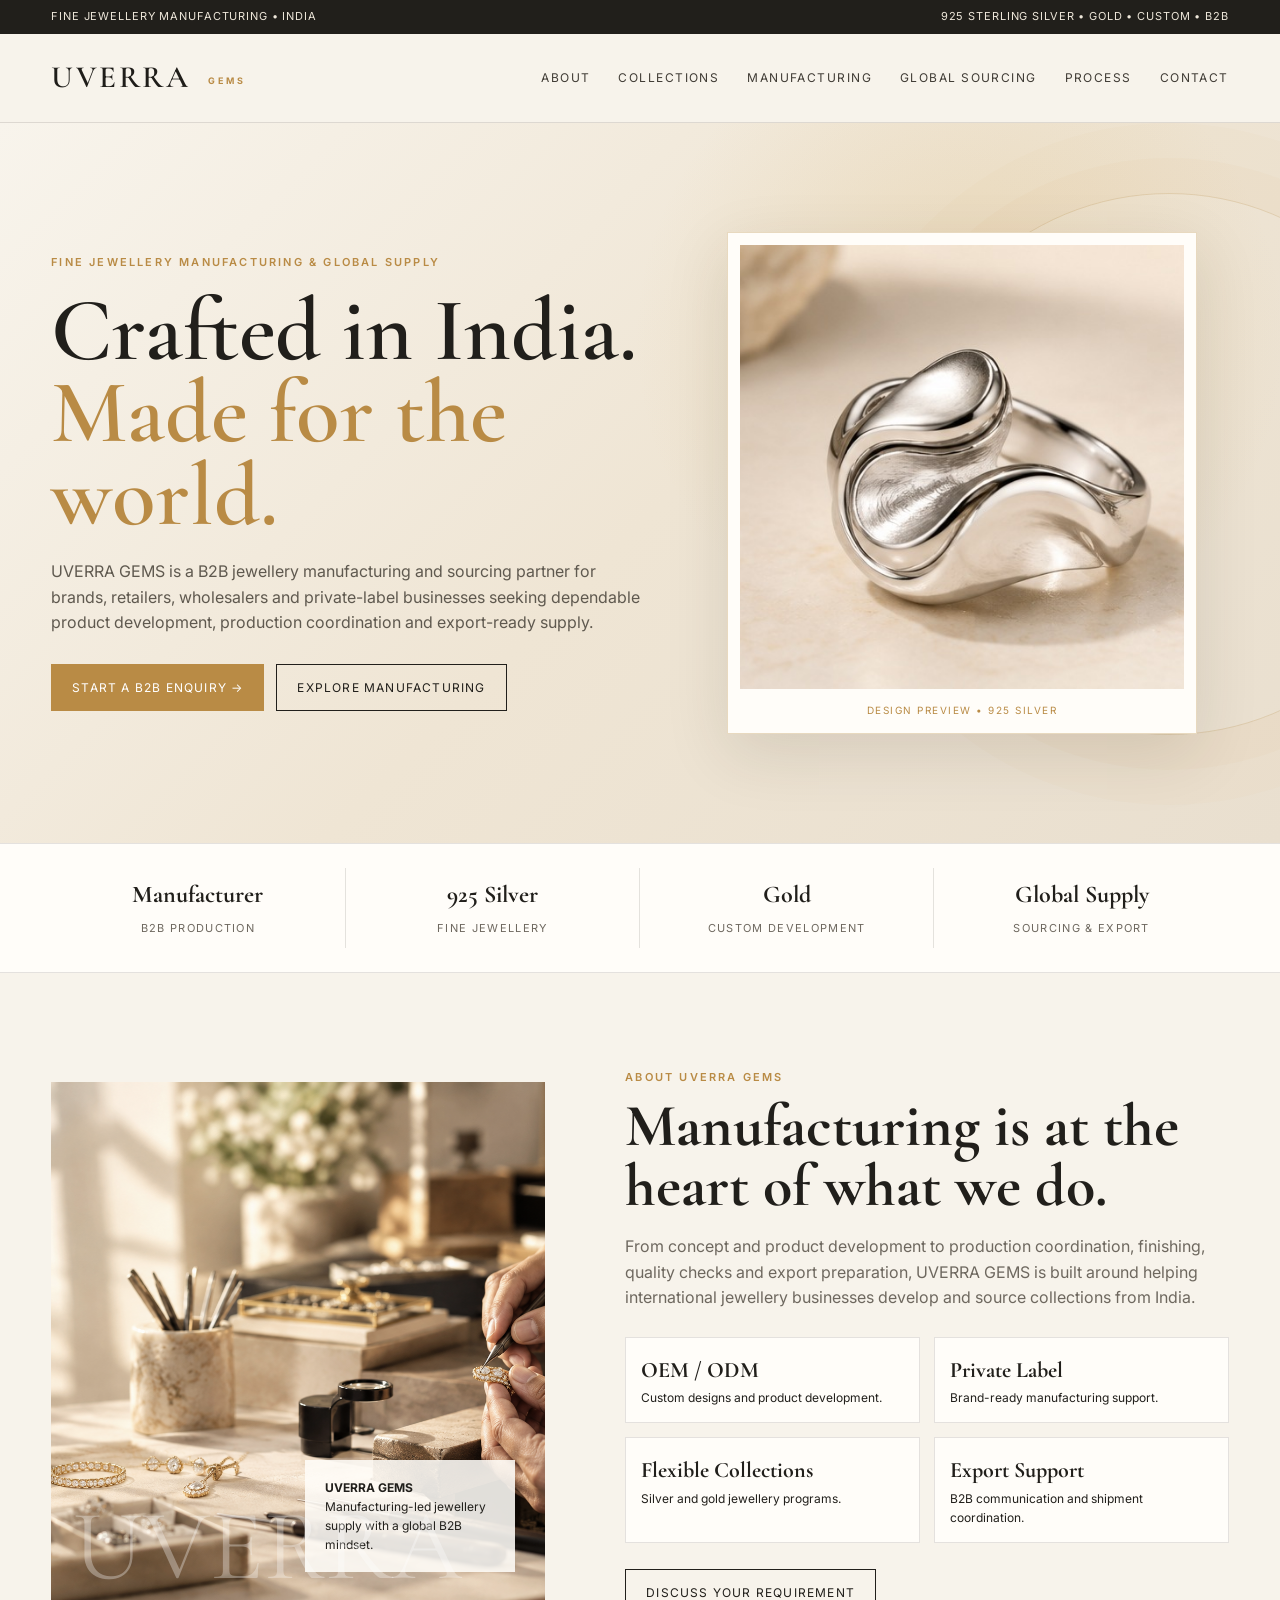
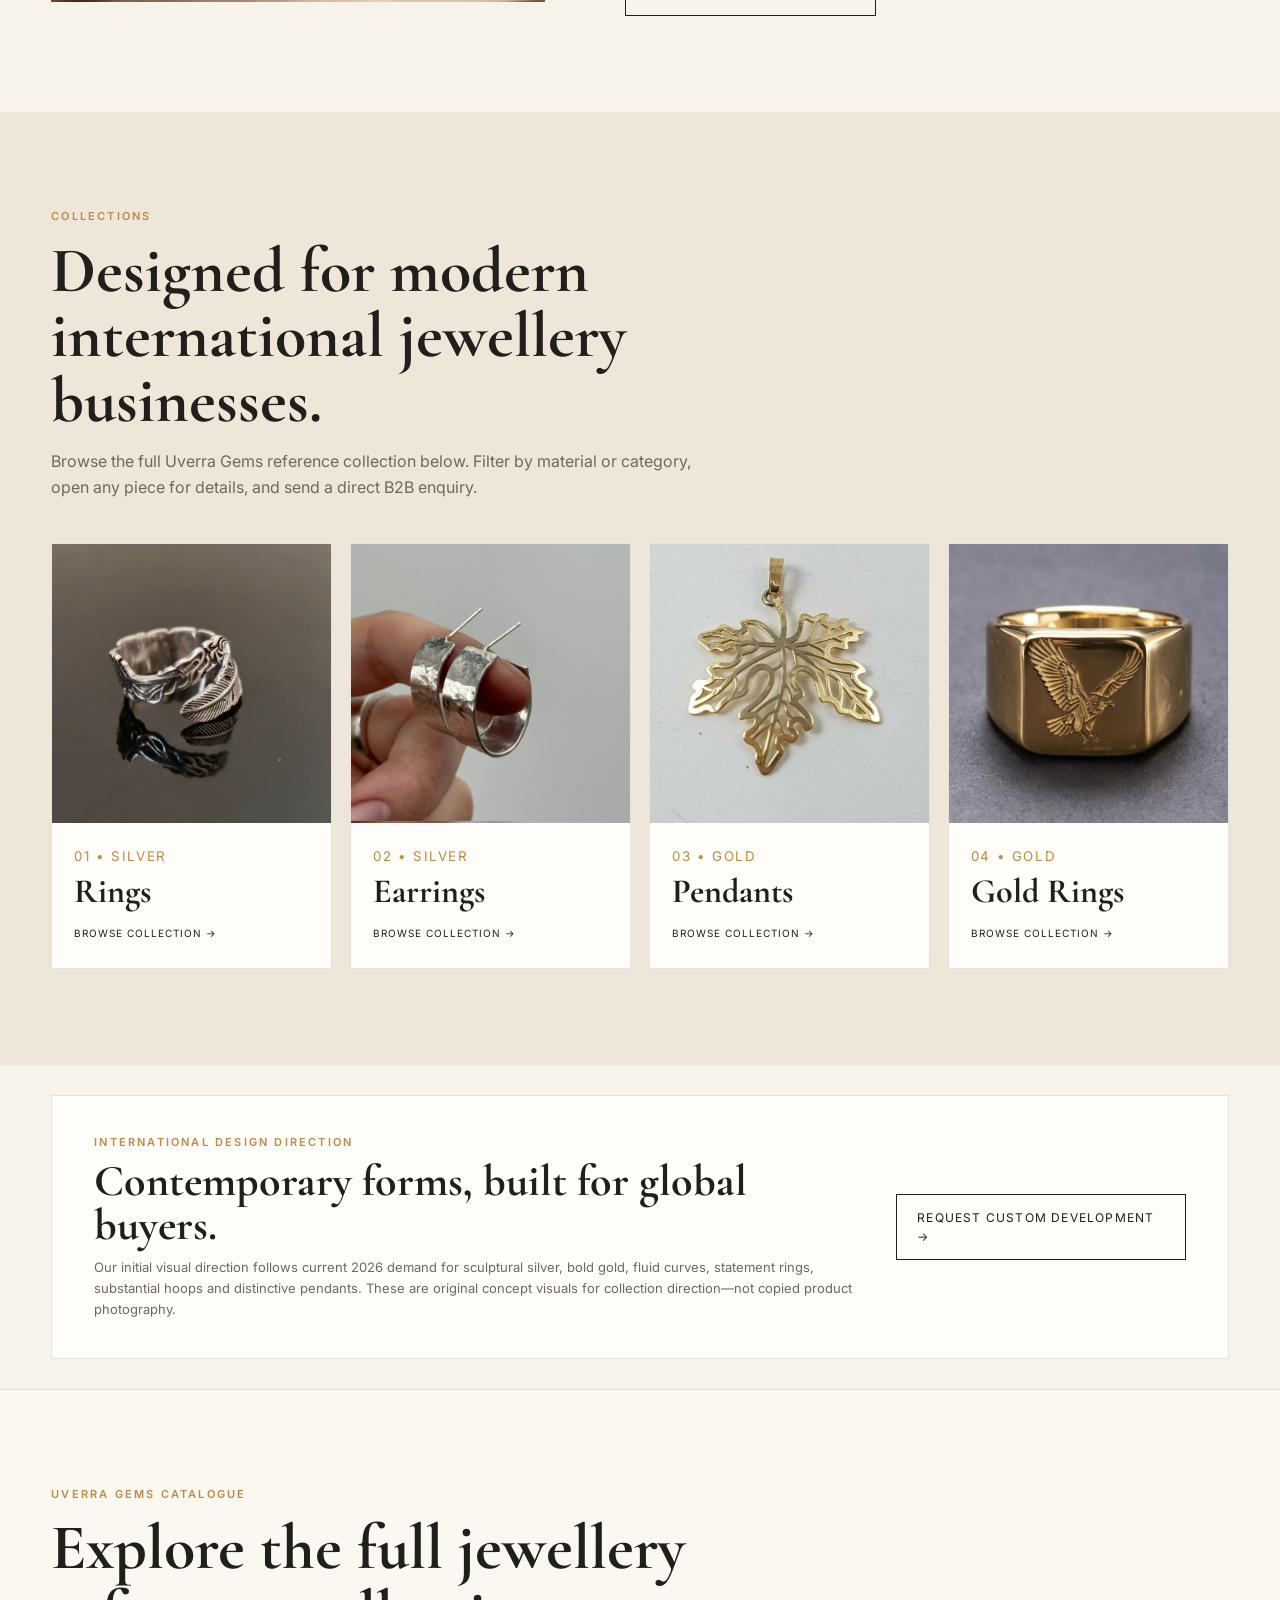
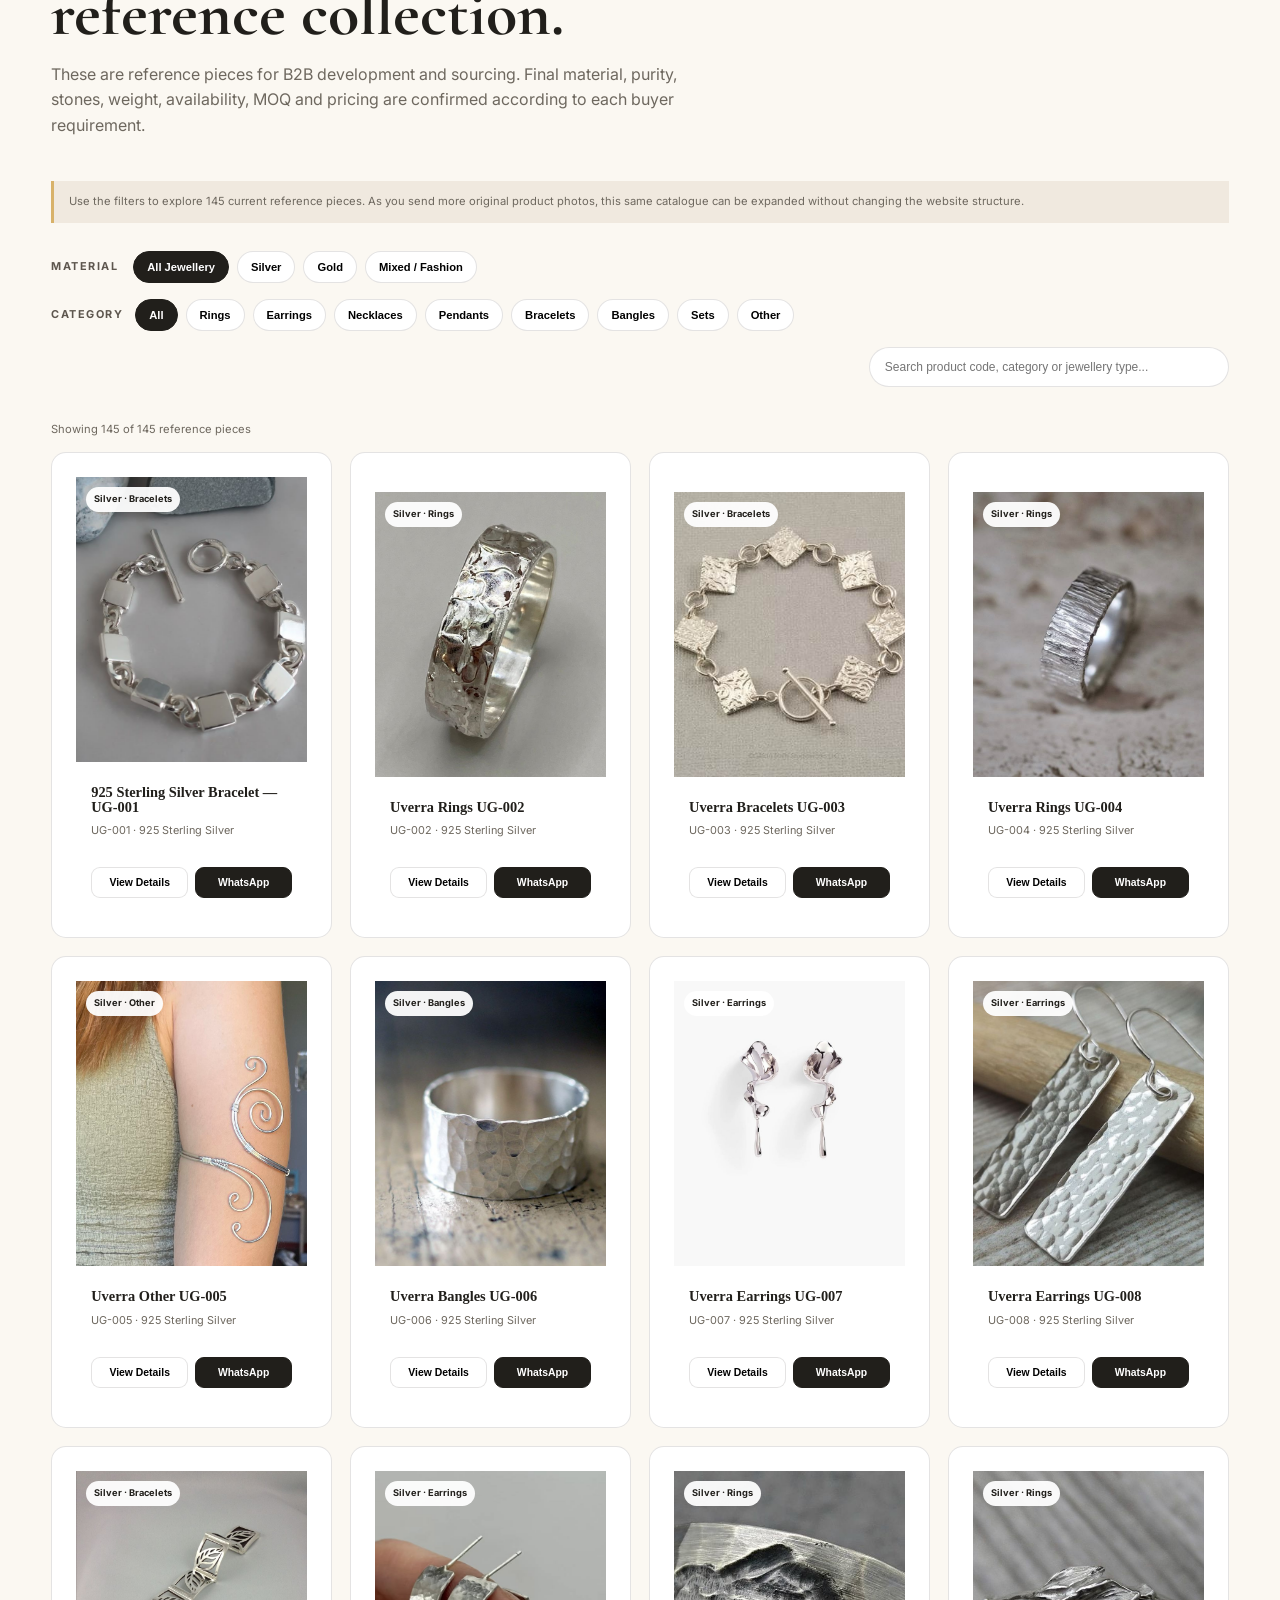
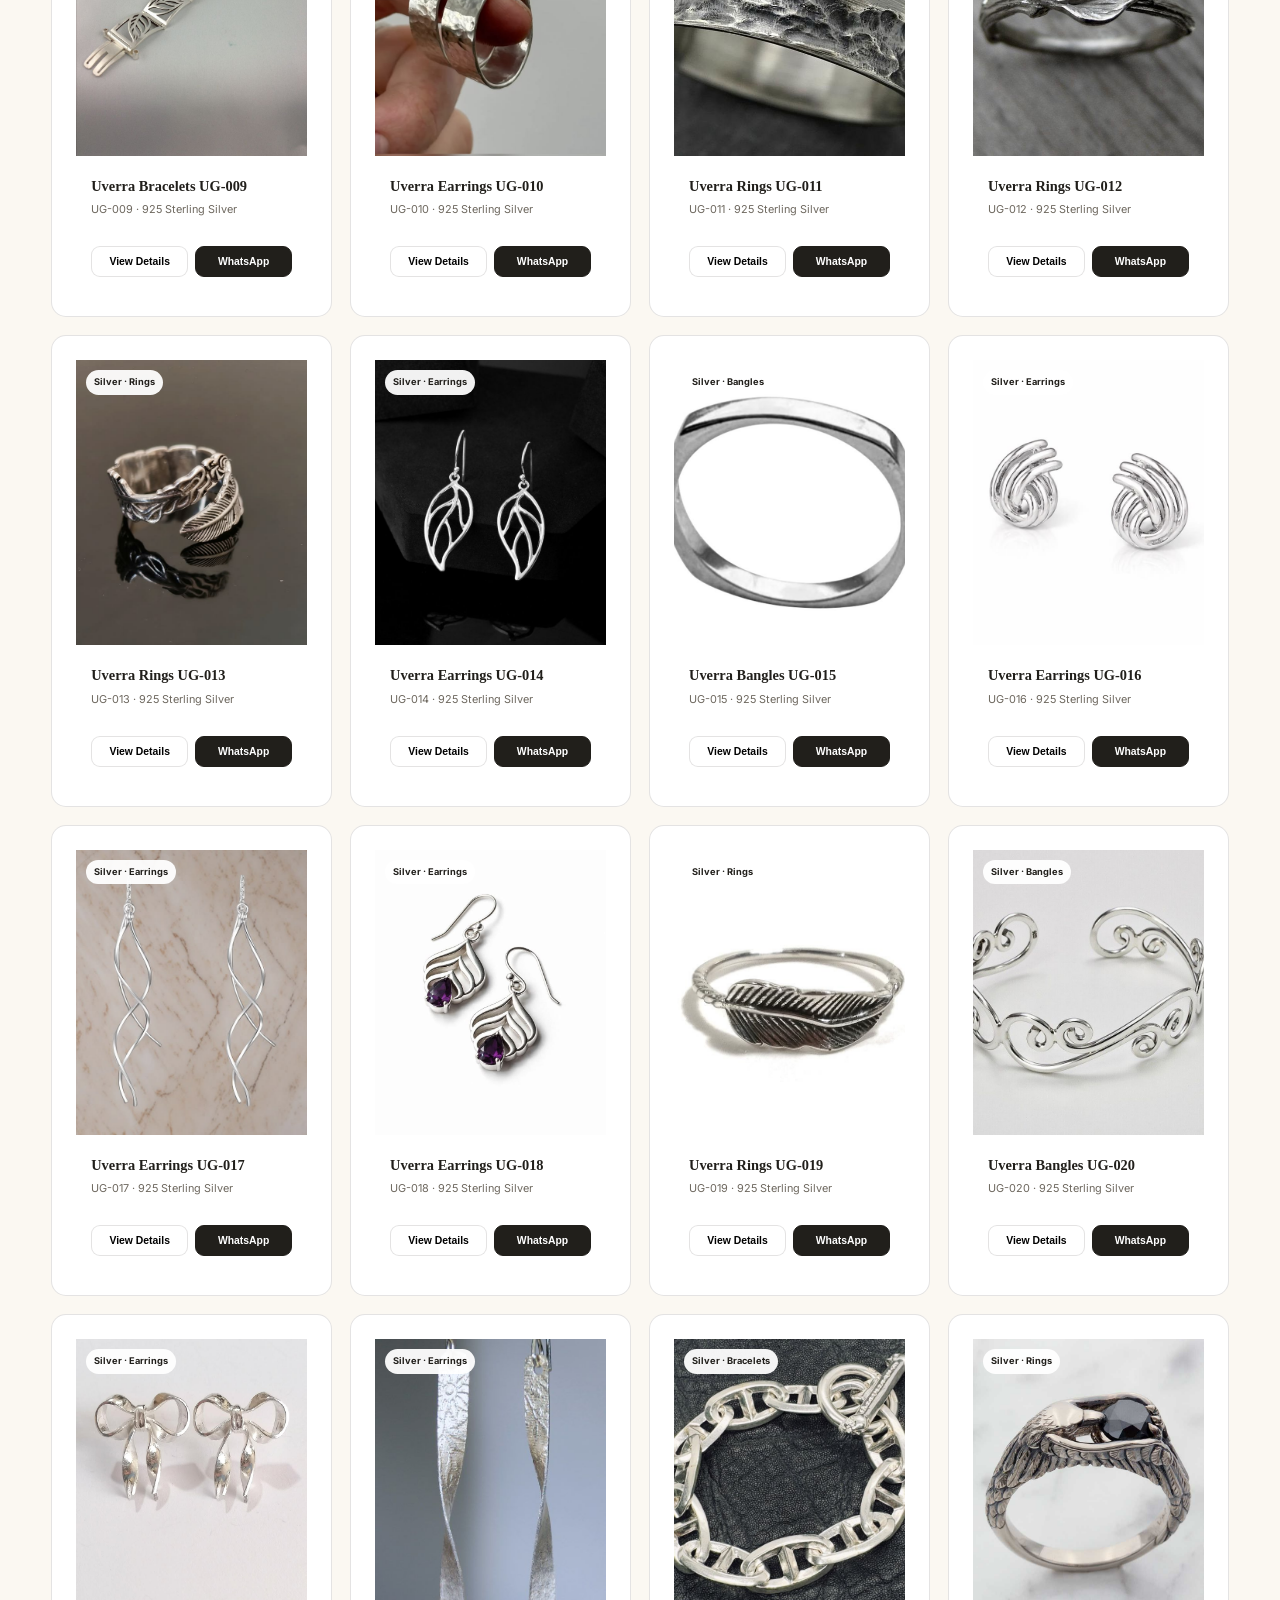
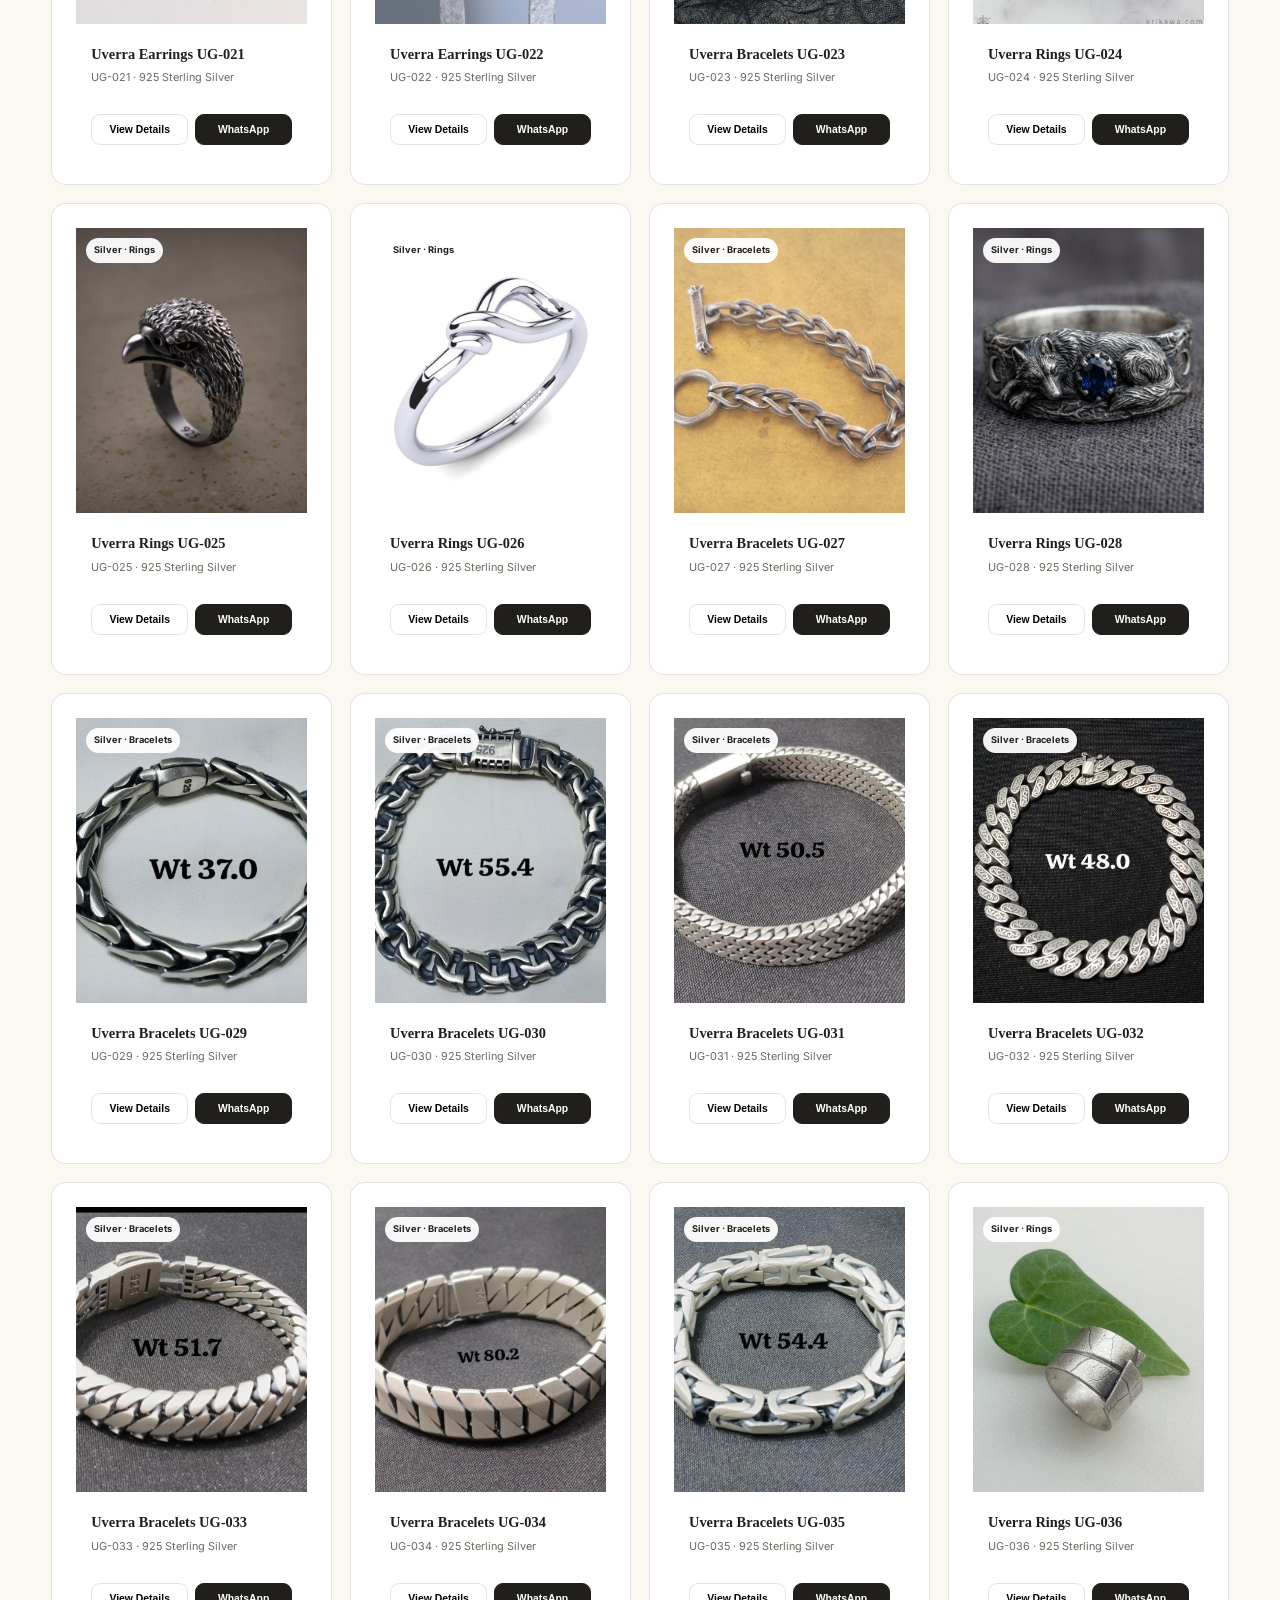
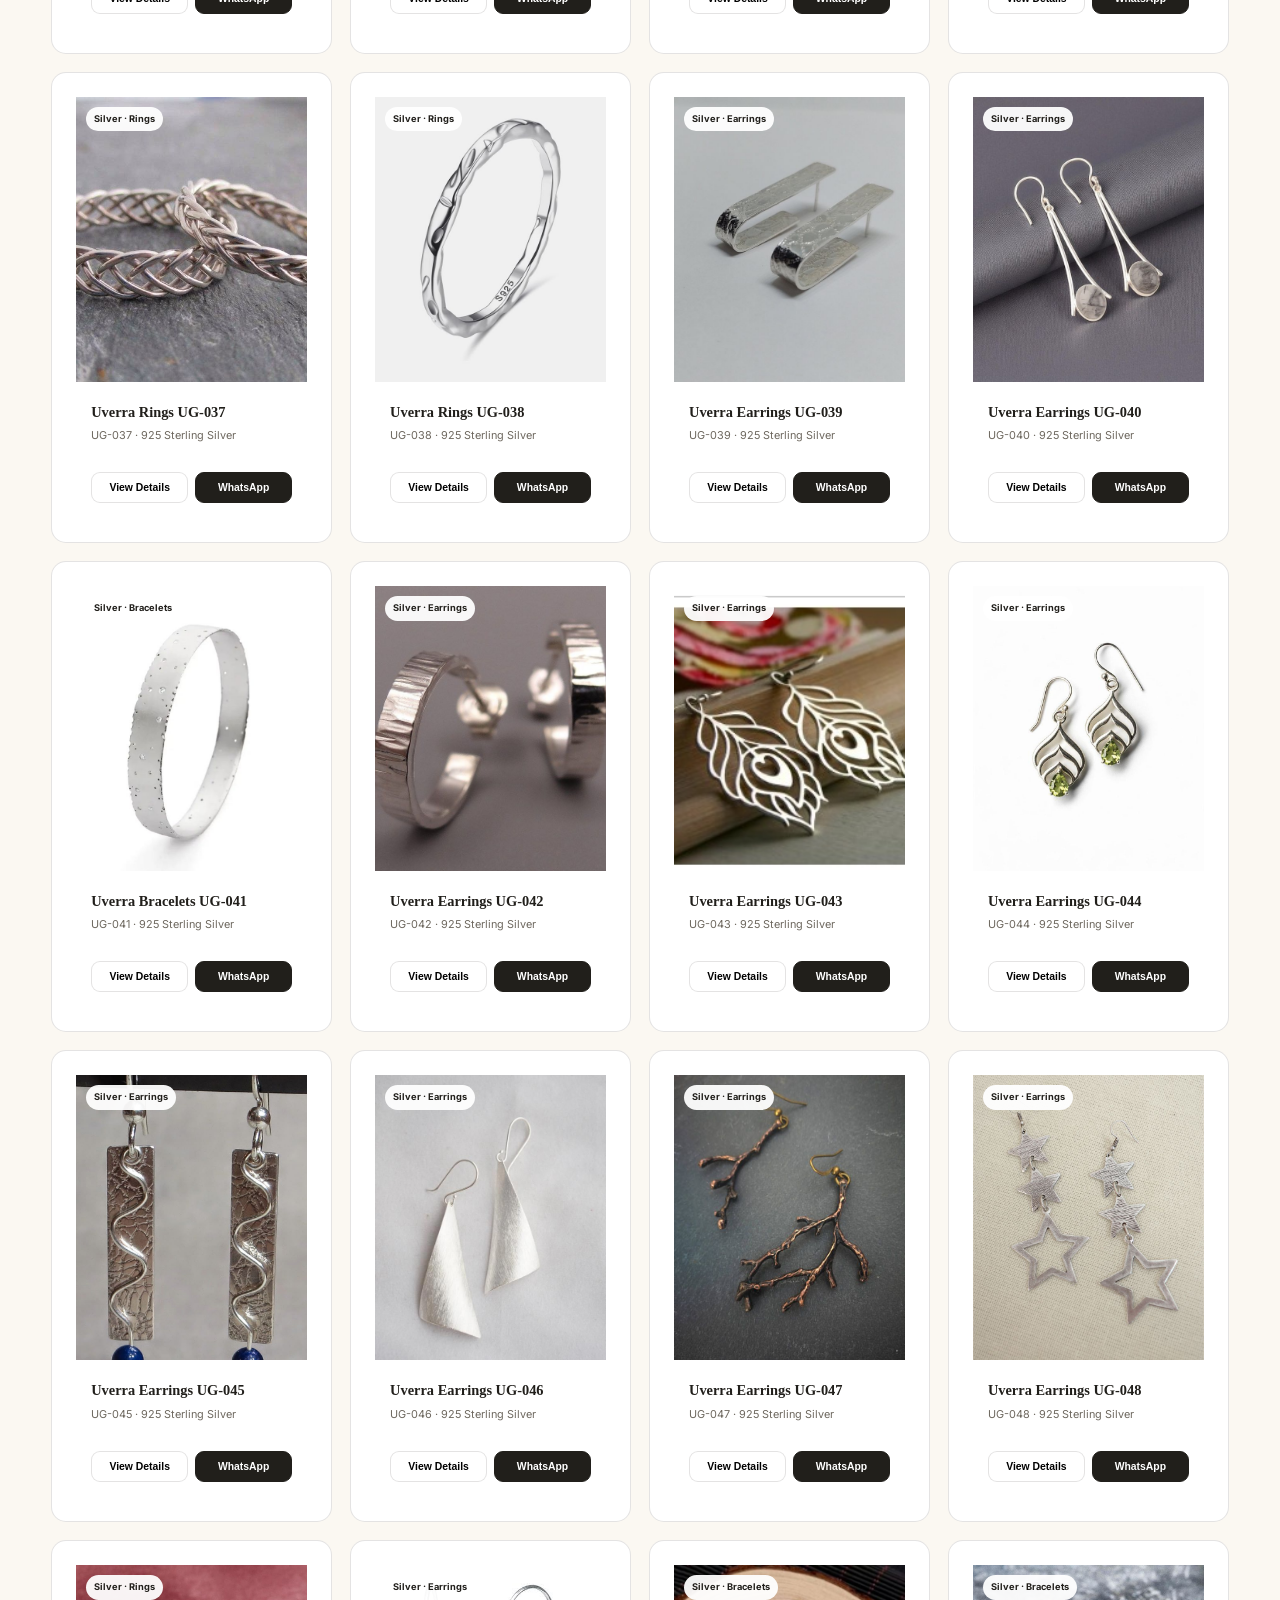
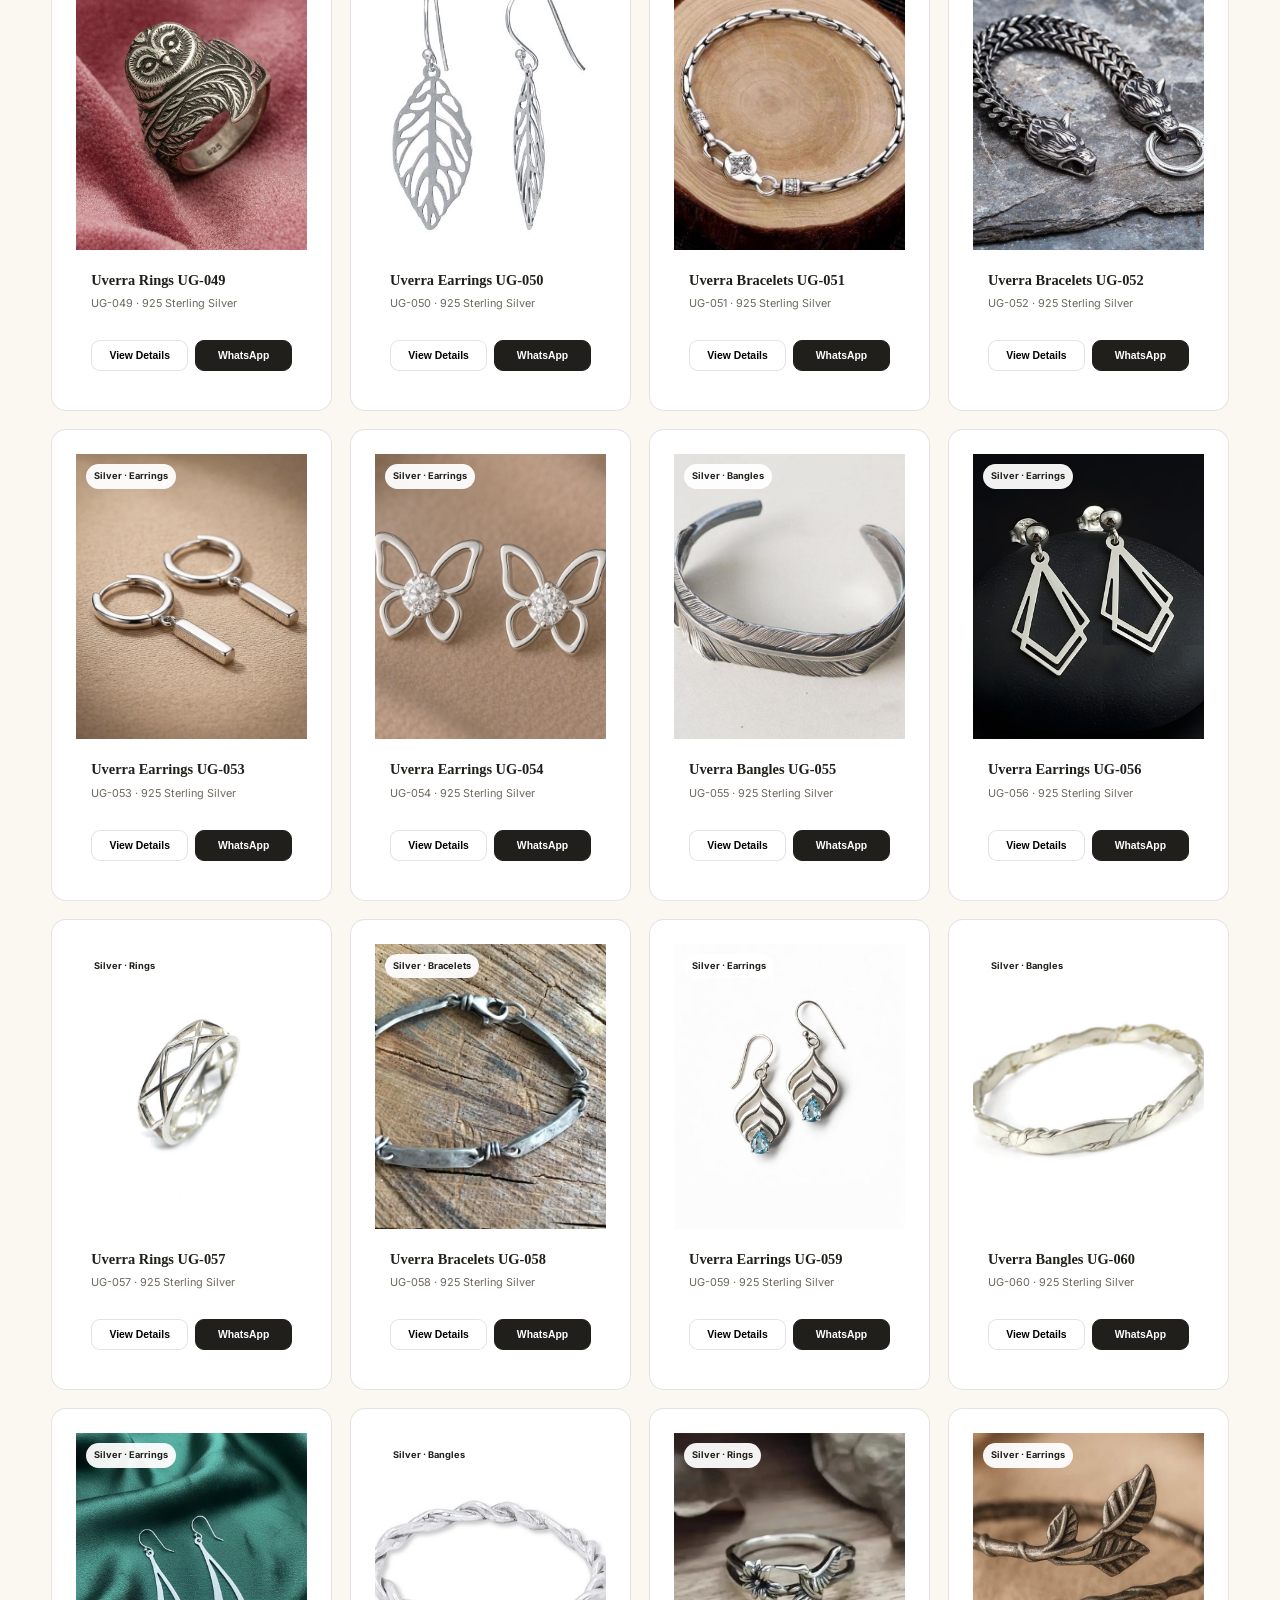
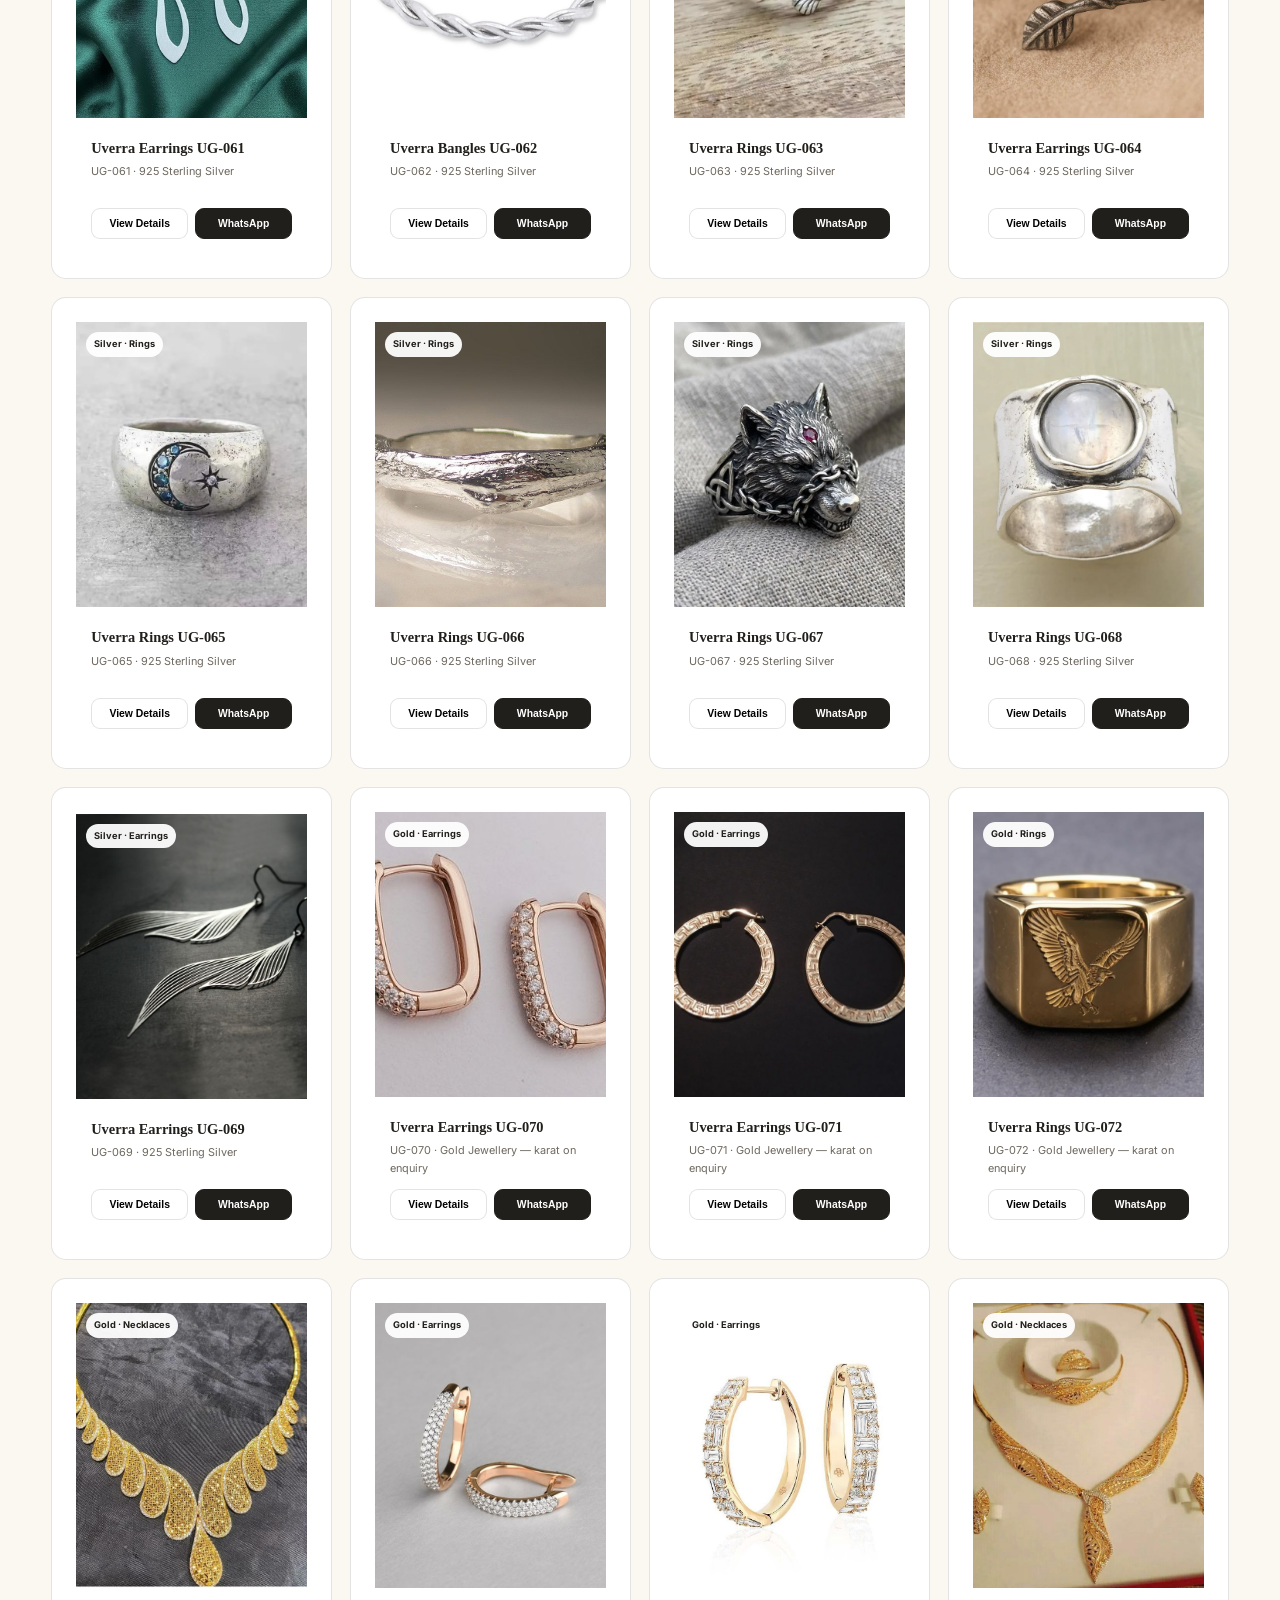
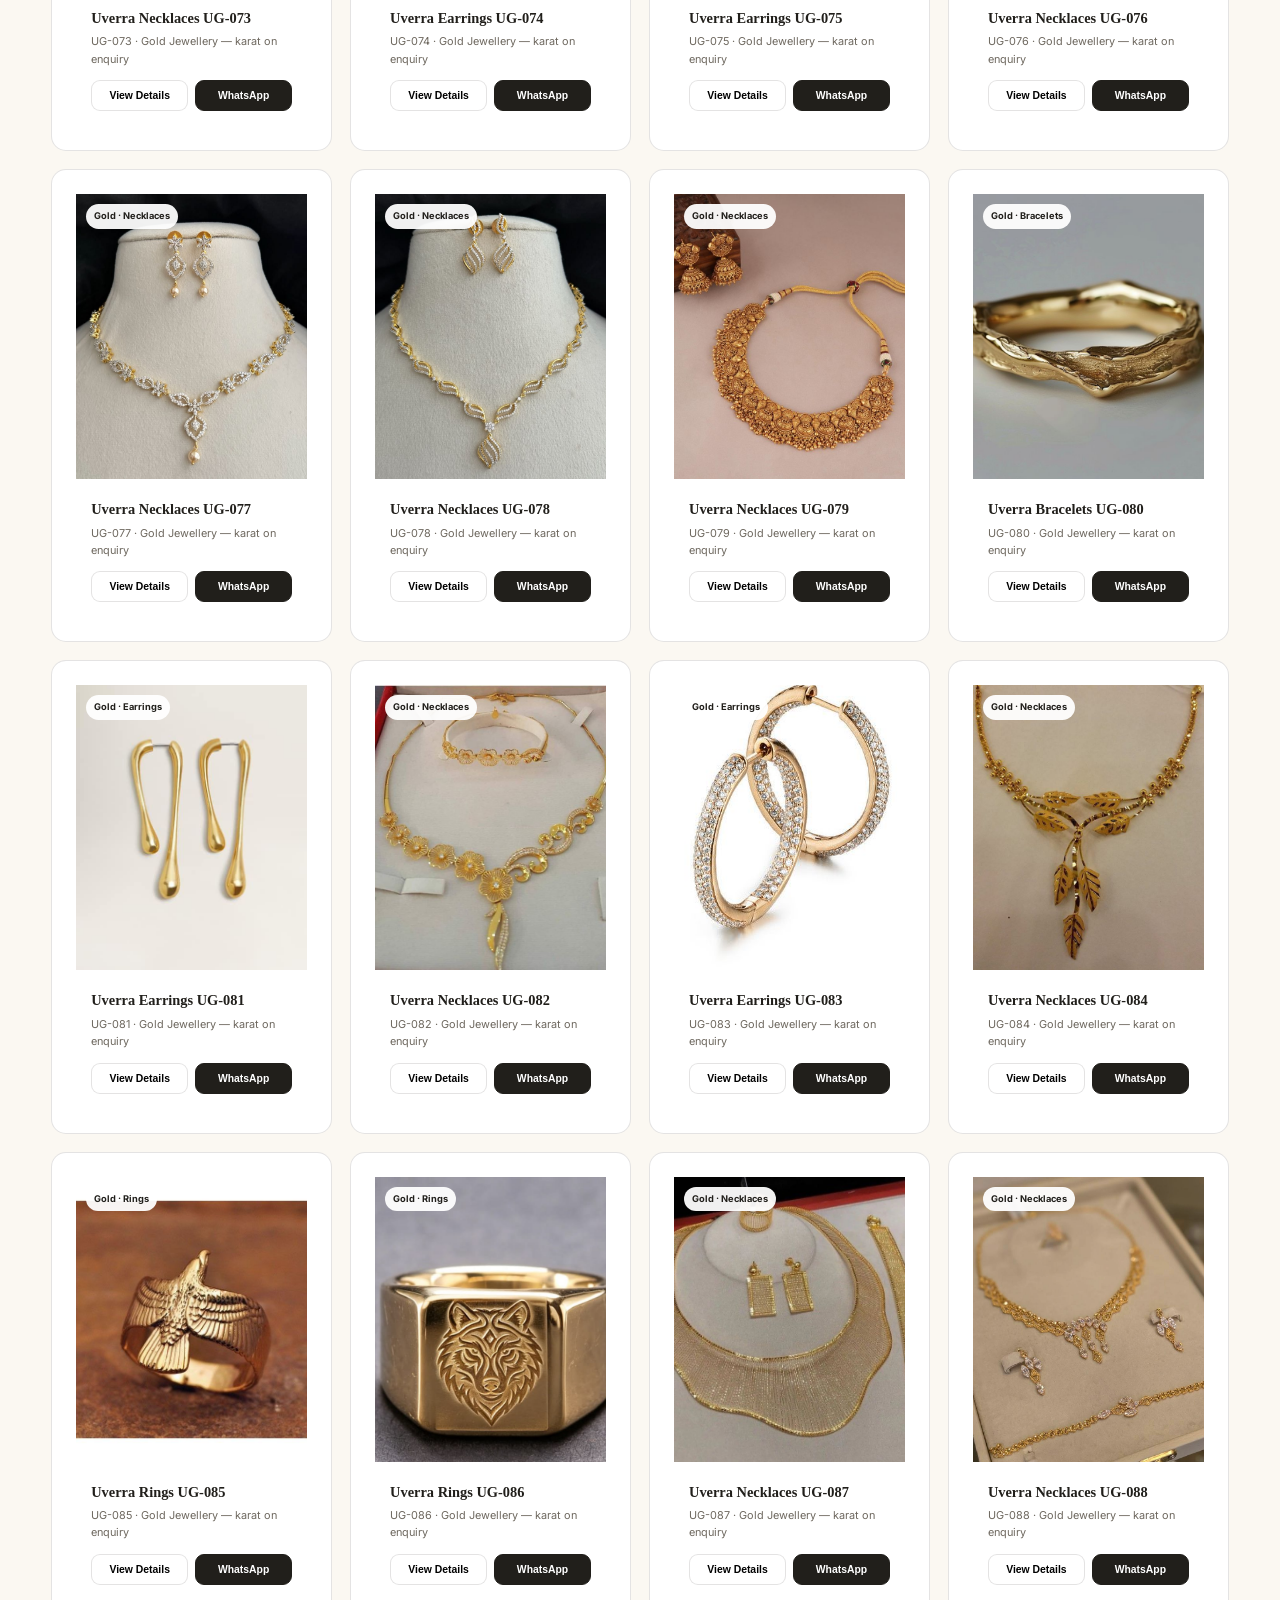
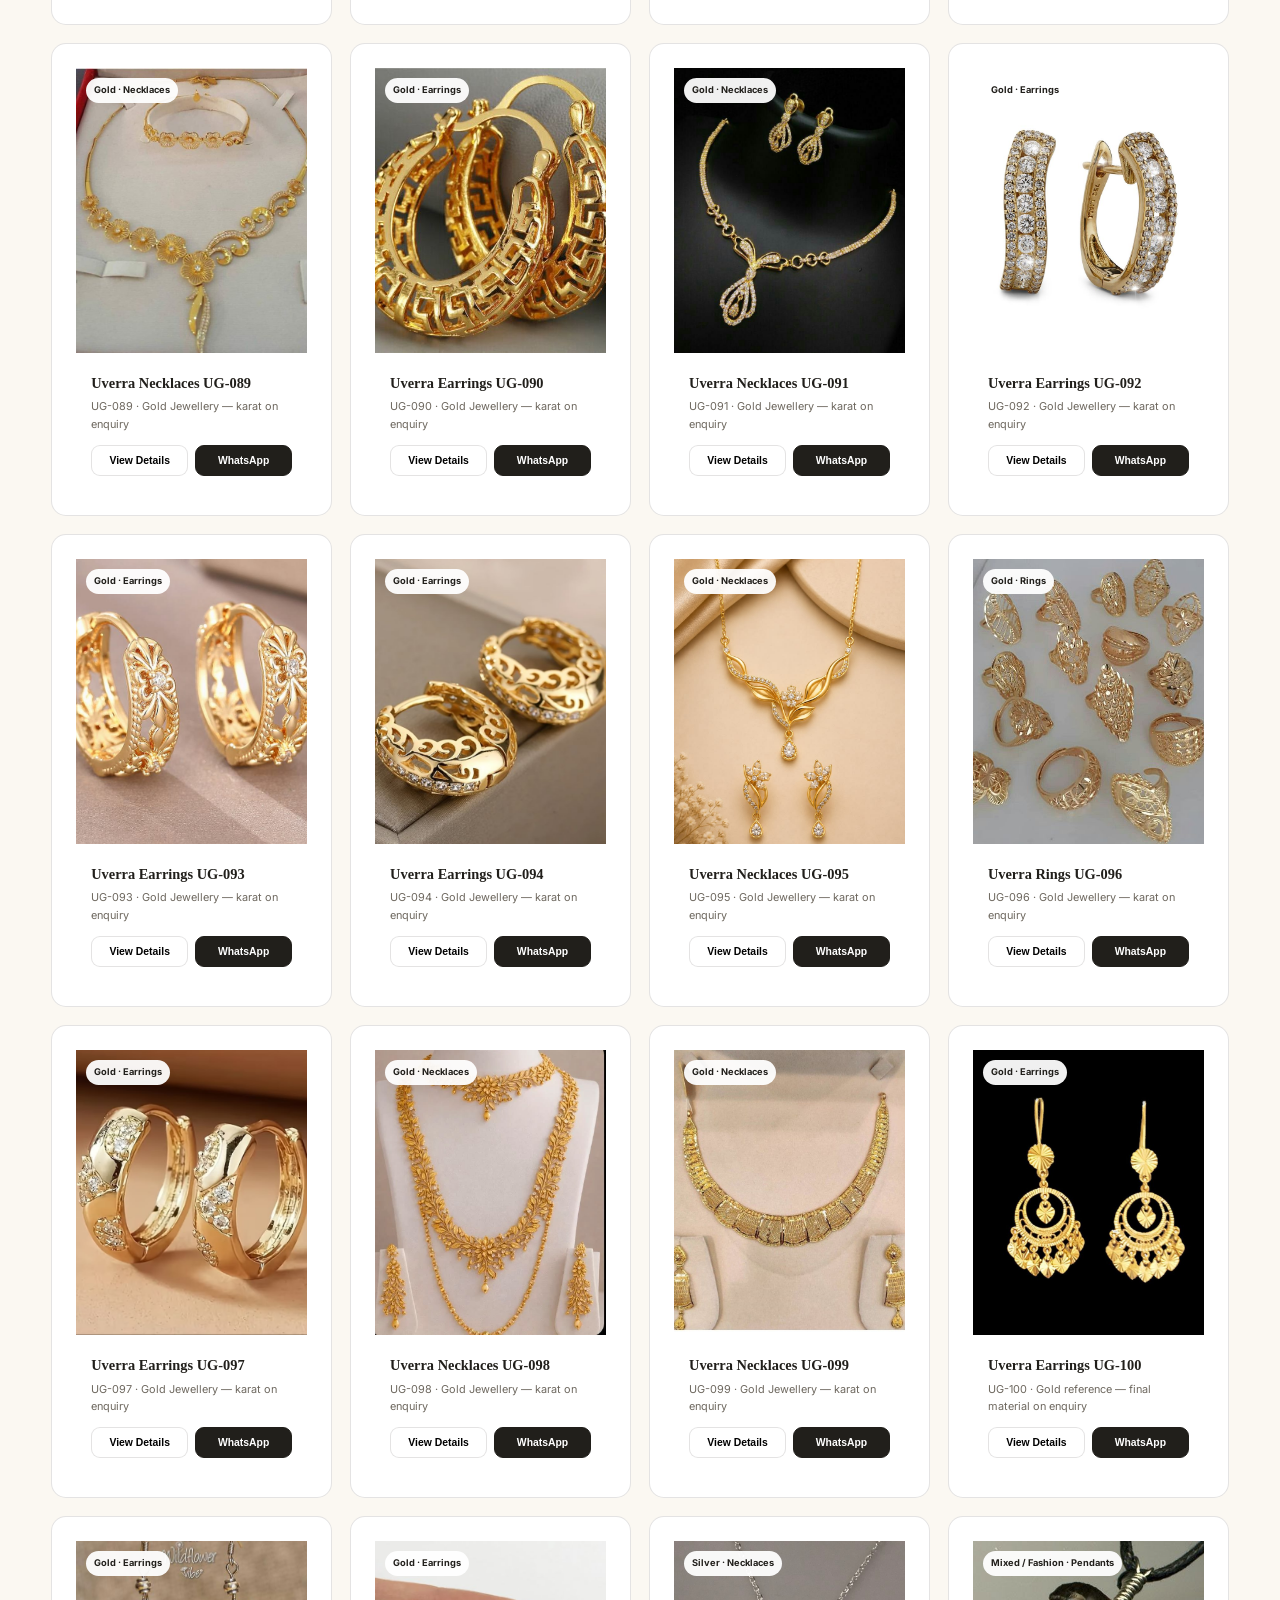
==== commit 0f32eb8c: "Add files via upload" ====
--- a/index.html
+++ b/index.html
@@ -7,7 +7,7 @@
 <link rel="preconnect" href="https://fonts.googleapis.com"><link rel="preconnect" href="https://fonts.gstatic.com" crossorigin>
 <link href="https://fonts.googleapis.com/css2?family=Cormorant+Garamond:wght@500;600;700&family=Inter:wght@400;500;600&display=swap" rel="stylesheet">
 <style>
-:root{--ivory:#f7f3eb;--cream:#efe6d7;--champ:#b98b45;--gold:#d8b26a;--ink:#211f1b;--muted:#6e685f;--sage:#707a68;--white:#fffdf9;--line:rgba(33,31,27,.12);--shadow:0 20px 60px rgba(49,39,24,.12)}*{box-sizing:border-box}html{scroll-behavior:smooth}body{margin:0;background:var(--ivory);color:var(--ink);font-family:Inter,Arial,sans-serif;line-height:1.6}a{text-decoration:none;color:inherit}.container{width:min(1180px,92%);margin:auto}.eyebrow{text-transform:uppercase;letter-spacing:.2em;font-size:11px;color:var(--champ);font-weight:600}.section{padding:96px 0}.section-head{max-width:720px;margin-bottom:42px}.section-head h2{font-family:'Cormorant Garamond',serif;font-size:clamp(40px,5vw,64px);line-height:1.02;margin:12px 0}.section-head p{color:var(--muted);max-width:650px}.btn{display:inline-flex;align-items:center;gap:10px;padding:13px 20px;border:1px solid var(--ink);font-size:12px;letter-spacing:.1em;text-transform:uppercase;transition:.25s}.btn:hover{background:var(--ink);color:var(--white)}.btn.gold{border-color:var(--champ);background:var(--champ);color:#fff}.btn.gold:hover{background:#8f682e;border-color:#8f682e}.topbar{background:var(--ink);color:#eee7da;font-size:11px;letter-spacing:.08em}.topbar .container{display:flex;justify-content:space-between;padding:8px 0}.nav{position:sticky;top:0;z-index:50;background:rgba(247,243,235,.94);backdrop-filter:blur(14px);border-bottom:1px solid var(--line)}.navin{height:88px;display:flex;align-items:center;justify-content:space-between;gap:30px}.brand img{width:155px;height:auto;display:block}.links{display:flex;gap:28px;align-items:center;font-size:12px;text-transform:uppercase;letter-spacing:.12em}.links a{color:#403c35}.links a:hover{color:var(--champ)}.menu{display:none;border:0;background:none;font-size:25px}.hero{position:relative;min-height:720px;display:flex;align-items:center;overflow:hidden;background:radial-gradient(circle at 75% 30%,rgba(216,178,106,.25),transparent 30%),linear-gradient(135deg,#f8f4ec 0%,#efe5d4 52%,#e9dfcf 100%)}.hero:after{content:"";position:absolute;width:540px;height:540px;border:1px solid rgba(185,139,69,.25);border-radius:50%;right:-160px;top:70px;box-shadow:0 0 0 35px rgba(185,139,69,.035),0 0 0 70px rgba(185,139,69,.025)}.hero-grid{display:grid;grid-template-columns:1.05fr .95fr;gap:55px;align-items:center;position:relative;z-index:2}.hero h1{font-family:'Cormorant Garamond',serif;font-size:clamp(58px,7vw,92px);line-height:.92;margin:18px 0 22px;font-weight:600}.hero h1 em{color:var(--champ);font-style:normal}.hero p{max-width:600px;color:#5f594f;font-size:16px}.hero-actions{display:flex;gap:12px;flex-wrap:wrap;margin-top:28px}.hero-art{min-height:500px;position:relative;display:flex;align-items:center;justify-content:center}.seal{width:390px;height:390px;border-radius:50%;background:rgba(255,253,249,.48);border:1px solid rgba(185,139,69,.4);display:flex;align-items:center;justify-content:center;box-shadow:var(--shadow);position:relative}.seal:before,.seal:after{content:"";position:absolute;border:1px solid rgba(185,139,69,.25);border-radius:50%}.seal:before{inset:22px}.seal:after{inset:52px}.seal-inner{text-align:center;z-index:1}.seal-inner .big{font-family:'Cormorant Garamond',serif;font-size:110px;line-height:.8;color:var(--champ)}.seal-inner div:last-child{letter-spacing:.35em;font-size:11px;margin-left:.35em;color:#625a4e}.trust{background:var(--white);border-bottom:1px solid var(--line);border-top:1px solid var(--line)}.trustin{display:grid;grid-template-columns:repeat(4,1fr);padding:24px 0}.trustitem{padding:8px 22px;border-right:1px solid var(--line);text-align:center}.trustitem:last-child{border:0}.trustitem strong{display:block;font-family:'Cormorant Garamond',serif;font-size:24px}.trustitem span{font-size:11px;color:var(--muted);text-transform:uppercase;letter-spacing:.12em}.about{display:grid;grid-template-columns:.9fr 1.1fr;gap:80px;align-items:center}.about-card{min-height:520px;background:linear-gradient(150deg,#ded3c0,#f9f5ed 60%,#c9a66a);padding:30px;position:relative;overflow:hidden}.about-card:before{content:"";position:absolute;width:310px;height:310px;border:1px solid rgba(255,255,255,.7);border-radius:50%;top:55px;left:50%;transform:translateX(-50%)}.about-card:after{content:"UVERRA";position:absolute;bottom:-25px;left:22px;font-family:'Cormorant Garamond';font-size:100px;color:rgba(255,255,255,.32)}.about-note{position:absolute;bottom:30px;right:30px;background:rgba(255,253,249,.88);padding:18px 20px;width:210px;font-size:12px}.about h2{font-family:'Cormorant Garamond';font-size:60px;line-height:1;margin:10px 0 18px}.about p{color:var(--muted)}.checks{display:grid;grid-template-columns:1fr 1fr;gap:14px;margin:26px 0}.check{padding:15px;background:var(--white);border:1px solid var(--line);font-size:12px}.check b{display:block;font-family:'Cormorant Garamond';font-size:22px}.collections{background:#eee6d9}.cards{display:grid;grid-template-columns:repeat(4,1fr);gap:18px}.card{background:var(--white);border:1px solid var(--line);min-height:300px;display:flex;flex-direction:column;justify-content:flex-end;padding:24px;position:relative;overflow:hidden}.card .orb{position:absolute;width:190px;height:190px;border-radius:50%;right:-40px;top:-35px;background:radial-gradient(circle,#d8b26a,transparent 68%);opacity:.65}.card:nth-child(2) .orb{background:radial-gradient(circle,#aeb6a1,transparent 68%)}.card:nth-child(3) .orb{background:radial-gradient(circle,#d6c3a7,transparent 68%)}.card:nth-child(4) .orb{background:radial-gradient(circle,#bda47d,transparent 68%)}.card small{position:relative;color:var(--champ);letter-spacing:.12em;text-transform:uppercase}.card h3{position:relative;font-family:'Cormorant Garamond';font-size:34px;line-height:1;margin:8px 0}.card a{position:relative;font-size:11px;text-transform:uppercase;letter-spacing:.1em}.cap-grid{display:grid;grid-template-columns:repeat(3,1fr);gap:20px}.cap{background:var(--white);padding:30px;border-top:2px solid var(--champ);box-shadow:0 10px 35px rgba(0,0,0,.04)}.num{font-family:'Cormorant Garamond';font-size:42px;color:var(--champ)}.cap h3{font-family:'Cormorant Garamond';font-size:29px;margin:5px 0}.cap p{font-size:13px;color:var(--muted)}.process{background:var(--ink);color:#f7f1e6}.process .section-head p{color:#bdb4a5}.process .eyebrow{color:var(--gold)}.steps{display:grid;grid-template-columns:repeat(6,1fr);gap:1px;background:rgba(255,255,255,.12)}.step{background:var(--ink);padding:25px 18px;min-height:170px}.step b{font-family:'Cormorant Garamond';font-size:30px;color:var(--gold)}.step h4{margin:8px 0;font-size:13px}.step p{font-size:11px;color:#bdb4a5}.sourcing{display:grid;grid-template-columns:1.05fr .95fr;gap:70px;align-items:center}.sourcing-panel{background:linear-gradient(145deg,#d8c6aa,#f7f3eb);padding:55px;min-height:470px;position:relative;overflow:hidden}.sourcing-panel h3{font-family:'Cormorant Garamond';font-size:50px;line-height:1;margin:0 0 20px}.rings{position:absolute;width:350px;height:350px;border:1px solid rgba(185,139,69,.5);border-radius:50%;right:-100px;bottom:-110px;box-shadow:0 0 0 30px rgba(185,139,69,.05),0 0 0 60px rgba(185,139,69,.04)}.quality{display:grid;grid-template-columns:repeat(4,1fr);gap:18px}.q{padding:25px;background:var(--white);border:1px solid var(--line)}.q strong{display:block;font-family:'Cormorant Garamond';font-size:25px;margin-bottom:7px}.q span{font-size:12px;color:var(--muted)}.cta{background:linear-gradient(115deg,#b98b45,#e2c78e);color:#fff;padding:75px 0}.cta-in{display:flex;align-items:center;justify-content:space-between;gap:35px}.cta h2{font-family:'Cormorant Garamond';font-size:60px;line-height:1;margin:0}.cta p{max-width:600px}.cta .btn{border-color:#fff;color:#fff}.cta .btn:hover{background:#fff;color:var(--ink)}footer{background:#191815;color:#d8d0c2;padding:55px 0 25px}.footgrid{display:grid;grid-template-columns:1.2fr .8fr .8fr .9fr;gap:40px}.footbrand img{width:180px;filter:brightness(1.12)}footer h4{color:#fff;font-size:11px;letter-spacing:.15em;text-transform:uppercase}footer a,footer p{font-size:12px;color:#aaa397;display:block;margin:8px 0}.copyright{border-top:1px solid rgba(255,255,255,.1);margin-top:35px;padding-top:18px;font-size:10px;color:#817b71;display:flex;justify-content:space-between}.mobile-actions{display:none}@media(max-width:900px){.links{display:none}.menu{display:block}.mobile-actions{display:block}.hero{min-height:auto;padding:70px 0}.hero-grid,.about,.sourcing{grid-template-columns:1fr}.hero-art{min-height:360px}.seal{width:300px;height:300px}.seal-inner .big{font-size:85px}.trustin{grid-template-columns:1fr 1fr}.cards{grid-template-columns:1fr 1fr}.cap-grid{grid-template-columns:1fr 1fr}.steps{grid-template-columns:1fr 1fr}.quality{grid-template-columns:1fr 1fr}.cta-in{display:block}.cta h2{font-size:48px;margin-bottom:20px}.footgrid{grid-template-columns:1fr 1fr}}@media(max-width:560px){.navin{height:74px}.brand img{width:125px}.topbar .container{display:block;text-align:center}.hero h1{font-size:55px}.section{padding:70px 0}.cards,.cap-grid,.quality,.footgrid{grid-template-columns:1fr}.trustin{grid-template-columns:1fr 1fr}.trustitem{padding:10px 8px}.about h2{font-size:48px}.about-card{min-height:400px}.sourcing-panel{padding:35px}.steps{grid-template-columns:1fr}.copyright{display:block}.copyright span{display:block;margin-top:8px}}
+:root{--ivory:#f7f3eb;--cream:#efe6d7;--champ:#b98b45;--gold:#d8b26a;--ink:#211f1b;--muted:#6e685f;--sage:#707a68;--white:#fffdf9;--line:rgba(33,31,27,.12);--shadow:0 20px 60px rgba(49,39,24,.12)}*{box-sizing:border-box}html{scroll-behavior:smooth}body{margin:0;background:var(--ivory);color:var(--ink);font-family:Inter,Arial,sans-serif;line-height:1.6}a{text-decoration:none;color:inherit}.container{width:min(1180px,92%);margin:auto}.eyebrow{text-transform:uppercase;letter-spacing:.2em;font-size:11px;color:var(--champ);font-weight:600}.section{padding:96px 0}.section-head{max-width:720px;margin-bottom:42px}.section-head h2{font-family:'Cormorant Garamond',serif;font-size:clamp(40px,5vw,64px);line-height:1.02;margin:12px 0}.section-head p{color:var(--muted);max-width:650px}.btn{display:inline-flex;align-items:center;gap:10px;padding:13px 20px;border:1px solid var(--ink);font-size:12px;letter-spacing:.1em;text-transform:uppercase;transition:.25s}.btn:hover{background:var(--ink);color:var(--white)}.btn.gold{border-color:var(--champ);background:var(--champ);color:#fff}.btn.gold:hover{background:#8f682e;border-color:#8f682e}.topbar{background:var(--ink);color:#eee7da;font-size:11px;letter-spacing:.08em}.topbar .container{display:flex;justify-content:space-between;padding:8px 0}.nav{position:sticky;top:0;z-index:50;background:rgba(247,243,235,.94);backdrop-filter:blur(14px);border-bottom:1px solid var(--line)}.navin{height:88px;display:flex;align-items:center;justify-content:space-between;gap:30px}.brand img{width:155px;height:auto;display:block}.links{display:flex;gap:28px;align-items:center;font-size:12px;text-transform:uppercase;letter-spacing:.12em}.links a{color:#403c35}.links a:hover{color:var(--champ)}.menu{display:none;border:0;background:none;font-size:25px}.hero{position:relative;min-height:720px;display:flex;align-items:center;overflow:hidden;background:radial-gradient(circle at 75% 30%,rgba(216,178,106,.25),transparent 30%),linear-gradient(135deg,#f8f4ec 0%,#efe5d4 52%,#e9dfcf 100%)}.hero:after{content:"";position:absolute;width:540px;height:540px;border:1px solid rgba(185,139,69,.25);border-radius:50%;right:-160px;top:70px;box-shadow:0 0 0 35px rgba(185,139,69,.035),0 0 0 70px rgba(185,139,69,.025)}.hero-grid{display:grid;grid-template-columns:1.05fr .95fr;gap:55px;align-items:center;position:relative;z-index:2}.hero h1{font-family:'Cormorant Garamond',serif;font-size:clamp(58px,7vw,92px);line-height:.92;margin:18px 0 22px;font-weight:600}.hero h1 em{color:var(--champ);font-style:normal}.hero p{max-width:600px;color:#5f594f;font-size:16px}.hero-actions{display:flex;gap:12px;flex-wrap:wrap;margin-top:28px}.hero-art{min-height:500px;position:relative;display:flex;align-items:center;justify-content:center}.seal{width:390px;height:390px;border-radius:50%;background:rgba(255,253,249,.48);border:1px solid rgba(185,139,69,.4);display:flex;align-items:center;justify-content:center;box-shadow:var(--shadow);position:relative}.seal:before,.seal:after{content:"";position:absolute;border:1px solid rgba(185,139,69,.25);border-radius:50%}.seal:before{inset:22px}.seal:after{inset:52px}.seal-inner{text-align:center;z-index:1}.seal-inner .big{font-family:'Cormorant Garamond',serif;font-size:110px;line-height:.8;color:var(--champ)}.seal-inner div:last-child{letter-spacing:.35em;font-size:11px;margin-left:.35em;color:#625a4e}.trust{background:var(--white);border-bottom:1px solid var(--line);border-top:1px solid var(--line)}.trustin{display:grid;grid-template-columns:repeat(4,1fr);padding:24px 0}.trustitem{padding:8px 22px;border-right:1px solid var(--line);text-align:center}.trustitem:last-child{border:0}.trustitem strong{display:block;font-family:'Cormorant Garamond',serif;font-size:24px}.trustitem span{font-size:11px;color:var(--muted);text-transform:uppercase;letter-spacing:.12em}.about{display:grid;grid-template-columns:.9fr 1.1fr;gap:80px;align-items:center}.about-card{min-height:520px;background:linear-gradient(150deg,#ded3c0,#f9f5ed 60%,#c9a66a);padding:30px;position:relative;overflow:hidden}.about-atelier{position:absolute;inset:0;width:100%;height:100%;object-fit:cover;display:block;filter:saturate(.82)}.about-card:before{content:"";position:absolute;width:310px;height:310px;border:1px solid rgba(255,255,255,.7);border-radius:50%;top:55px;left:50%;transform:translateX(-50%)}.about-card:after{content:"UVERRA";position:absolute;bottom:-25px;left:22px;font-family:'Cormorant Garamond';font-size:100px;color:rgba(255,255,255,.32)}.about-note{position:absolute;bottom:30px;right:30px;background:rgba(255,253,249,.88);padding:18px 20px;width:210px;font-size:12px}.about h2{font-family:'Cormorant Garamond';font-size:60px;line-height:1;margin:10px 0 18px}.about p{color:var(--muted)}.checks{display:grid;grid-template-columns:1fr 1fr;gap:14px;margin:26px 0}.check{padding:15px;background:var(--white);border:1px solid var(--line);font-size:12px}.check b{display:block;font-family:'Cormorant Garamond';font-size:22px}.collections{background:#eee6d9}.cards{display:grid;grid-template-columns:repeat(4,1fr);gap:18px}.card{background:var(--white);border:1px solid var(--line);min-height:300px;display:flex;flex-direction:column;justify-content:flex-end;padding:24px;position:relative;overflow:hidden}.card .orb{position:absolute;width:190px;height:190px;border-radius:50%;right:-40px;top:-35px;background:radial-gradient(circle,#d8b26a,transparent 68%);opacity:.65}.card:nth-child(2) .orb{background:radial-gradient(circle,#aeb6a1,transparent 68%)}.card:nth-child(3) .orb{background:radial-gradient(circle,#d6c3a7,transparent 68%)}.card:nth-child(4) .orb{background:radial-gradient(circle,#bda47d,transparent 68%)}.card small{position:relative;color:var(--champ);letter-spacing:.12em;text-transform:uppercase}.card h3{position:relative;font-family:'Cormorant Garamond';font-size:34px;line-height:1;margin:8px 0}.card a{position:relative;font-size:11px;text-transform:uppercase;letter-spacing:.1em}.cap-grid{display:grid;grid-template-columns:repeat(3,1fr);gap:20px}.cap{background:var(--white);padding:30px;border-top:2px solid var(--champ);box-shadow:0 10px 35px rgba(0,0,0,.04)}.num{font-family:'Cormorant Garamond';font-size:42px;color:var(--champ)}.cap h3{font-family:'Cormorant Garamond';font-size:29px;margin:5px 0}.cap p{font-size:13px;color:var(--muted)}.process{background:var(--ink);color:#f7f1e6}.process .section-head p{color:#bdb4a5}.process .eyebrow{color:var(--gold)}.steps{display:grid;grid-template-columns:repeat(6,1fr);gap:1px;background:rgba(255,255,255,.12)}.step{background:var(--ink);padding:25px 18px;min-height:170px}.step b{font-family:'Cormorant Garamond';font-size:30px;color:var(--gold)}.step h4{margin:8px 0;font-size:13px}.step p{font-size:11px;color:#bdb4a5}.sourcing{display:grid;grid-template-columns:1.05fr .95fr;gap:70px;align-items:center}.sourcing-panel{background:linear-gradient(145deg,#d8c6aa,#f7f3eb);padding:55px;min-height:470px;position:relative;overflow:hidden}.sourcing-panel h3{font-family:'Cormorant Garamond';font-size:50px;line-height:1;margin:0 0 20px}.rings{position:absolute;width:350px;height:350px;border:1px solid rgba(185,139,69,.5);border-radius:50%;right:-100px;bottom:-110px;box-shadow:0 0 0 30px rgba(185,139,69,.05),0 0 0 60px rgba(185,139,69,.04)}.quality{display:grid;grid-template-columns:repeat(4,1fr);gap:18px}.q{padding:25px;background:var(--white);border:1px solid var(--line)}.q strong{display:block;font-family:'Cormorant Garamond';font-size:25px;margin-bottom:7px}.q span{font-size:12px;color:var(--muted)}.cta{background:linear-gradient(115deg,#b98b45,#e2c78e);color:#fff;padding:75px 0}.cta-in{display:flex;align-items:center;justify-content:space-between;gap:35px}.cta h2{font-family:'Cormorant Garamond';font-size:60px;line-height:1;margin:0}.cta p{max-width:600px}.cta .btn{border-color:#fff;color:#fff}.cta .btn:hover{background:#fff;color:var(--ink)}footer{background:#191815;color:#d8d0c2;padding:55px 0 25px}.footgrid{display:grid;grid-template-columns:1.2fr .8fr .8fr .9fr;gap:40px}.footbrand img{width:180px;filter:brightness(1.12)}footer h4{color:#fff;font-size:11px;letter-spacing:.15em;text-transform:uppercase}footer a,footer p{font-size:12px;color:#aaa397;display:block;margin:8px 0}.copyright{border-top:1px solid rgba(255,255,255,.1);margin-top:35px;padding-top:18px;font-size:10px;color:#817b71;display:flex;justify-content:space-between}.mobile-actions{display:none}@media(max-width:900px){.links{display:none}.menu{display:block}.mobile-actions{display:block}.hero{min-height:auto;padding:70px 0}.hero-grid,.about,.sourcing{grid-template-columns:1fr}.hero-art{min-height:360px}.seal{width:300px;height:300px}.seal-inner .big{font-size:85px}.trustin{grid-template-columns:1fr 1fr}.cards{grid-template-columns:1fr 1fr}.cap-grid{grid-template-columns:1fr 1fr}.steps{grid-template-columns:1fr 1fr}.quality{grid-template-columns:1fr 1fr}.cta-in{display:block}.cta h2{font-size:48px;margin-bottom:20px}.footgrid{grid-template-columns:1fr 1fr}}@media(max-width:560px){.navin{height:74px}.brand img{width:125px}.topbar .container{display:block;text-align:center}.hero h1{font-size:55px}.section{padding:70px 0}.cards,.cap-grid,.quality,.footgrid{grid-template-columns:1fr}.trustin{grid-template-columns:1fr 1fr}.trustitem{padding:10px 8px}.about h2{font-size:48px}.about-card{min-height:400px}.sourcing-panel{padding:35px}.steps{grid-template-columns:1fr}.copyright{display:block}.copyright span{display:block;margin-top:8px}}
 
 .brand{display:flex;align-items:center;min-width:190px}.wordmark{font-family:'Cormorant Garamond',serif;font-size:31px;letter-spacing:.08em;color:#1f1d19;font-weight:600}.wordmark b{font-family:Inter,Arial,sans-serif;font-size:9px;letter-spacing:.34em;margin-left:8px;color:var(--champ);vertical-align:middle}.hero-jewel{width:min(470px,100%);position:relative;background:#fffdf9;border:1px solid rgba(185,139,69,.32);padding:12px;box-shadow:var(--shadow)}.hero-jewel img{width:100%;display:block;aspect-ratio:1/1;object-fit:cover}.hero-tag{font-size:10px;letter-spacing:.15em;color:var(--champ);padding:13px 4px 3px;text-align:center}.visual-card{padding:0;min-height:0;background:#fffdf9}.visual-card img{width:100%;aspect-ratio:1/1;object-fit:cover;display:block}.visual-card .card-copy{padding:20px 22px 23px}.visual-card .card-copy h3{margin:7px 0 10px}.visual-card .card-copy a{font-size:10px}.design-note{background:#f8f4ec;padding-top:30px;padding-bottom:30px}.design-note-in{display:flex;align-items:center;justify-content:space-between;gap:35px;border:1px solid var(--line);padding:38px 42px;background:#fffdf9}.design-note h2{font-family:'Cormorant Garamond';font-size:44px;line-height:1;margin:8px 0 10px}.design-note p{max-width:760px;color:var(--muted);font-size:13px;margin:0}
 @media(max-width:900px){.brand{min-width:auto}.design-note-in{display:block}.design-note .btn{margin-top:22px}}
@@ -59,7 +59,7 @@
 <nav class="nav"><div class="container navin"><a class="brand" href="#home" aria-label="UVERRA GEMS"><span class="wordmark">UVERRA <b>GEMS</b></span></a><div class="links"><a href="#about">About</a><a href="#collections">Collections</a><a href="#manufacturing">Manufacturing</a><a href="#sourcing">Global Sourcing</a><a href="#process">Process</a><a href="#contact">Contact</a></div><button class="menu" aria-label="Menu" onclick="document.querySelector('.links').classList.toggle('show')">☰</button></div></nav>
 <section class="hero" id="home"><div class="container hero-grid"><div><div class="eyebrow">Fine Jewellery Manufacturing & Global Supply</div><h1>Crafted in India.<br><em>Made for the world.</em></h1><p>UVERRA GEMS is a B2B jewellery manufacturing and sourcing partner for brands, retailers, wholesalers and private-label businesses seeking dependable product development, production coordination and export-ready supply.</p><div class="hero-actions"><a class="btn gold" href="#contact">Start a B2B Enquiry →</a><a class="btn" href="#manufacturing">Explore Manufacturing</a></div></div><div class="hero-art"><div class="hero-jewel"><img src="assets/design-ring-silver.jpg" alt="Sculptural silver ring design preview"><div class="hero-tag">DESIGN PREVIEW • 925 SILVER</div></div></div></div></section>
 <section class="trust"><div class="container trustin"><div class="trustitem"><strong>Manufacturer</strong><span>B2B Production</span></div><div class="trustitem"><strong>925 Silver</strong><span>Fine Jewellery</span></div><div class="trustitem"><strong>Gold</strong><span>Custom Development</span></div><div class="trustitem"><strong>Global Supply</strong><span>Sourcing & Export</span></div></div></section>
-<section class="section"><div class="container about" id="about"><div class="about-card"><div class="about-note"><b>UVERRA GEMS</b><br>Manufacturing-led jewellery supply with a global B2B mindset.</div></div><div><div class="eyebrow">About UVERRA GEMS</div><h2>Manufacturing is at the heart of what we do.</h2><p>From concept and product development to production coordination, finishing, quality checks and export preparation, UVERRA GEMS is built around helping international jewellery businesses develop and source collections from India.</p><div class="checks"><div class="check"><b>OEM / ODM</b>Custom designs and product development.</div><div class="check"><b>Private Label</b>Brand-ready manufacturing support.</div><div class="check"><b>Flexible Collections</b>Silver and gold jewellery programs.</div><div class="check"><b>Export Support</b>B2B communication and shipment coordination.</div></div><a class="btn" href="#contact">Discuss Your Requirement</a></div></div></section>
+<section class="section"><div class="container about" id="about"><div class="about-card"><img class="about-atelier" src="assets/about-atelier.jpg" alt="Jewellery craftsmanship at UVERRA GEMS atelier"><div class="about-note"><b>UVERRA GEMS</b><br>Manufacturing-led jewellery supply with a global B2B mindset.</div></div><div><div class="eyebrow">About UVERRA GEMS</div><h2>Manufacturing is at the heart of what we do.</h2><p>From concept and product development to production coordination, finishing, quality checks and export preparation, UVERRA GEMS is built around helping international jewellery businesses develop and source collections from India.</p><div class="checks"><div class="check"><b>OEM / ODM</b>Custom designs and product development.</div><div class="check"><b>Private Label</b>Brand-ready manufacturing support.</div><div class="check"><b>Flexible Collections</b>Silver and gold jewellery programs.</div><div class="check"><b>Export Support</b>B2B communication and shipment coordination.</div></div><a class="btn" href="#contact">Discuss Your Requirement</a></div></div></section>
 <section class="section collections" id="collections"><div class="container"><div class="section-head"><div class="eyebrow">Collections</div><h2>Designed for modern international jewellery businesses.</h2><p>Browse the full Uverra Gems reference collection below. Filter by material or category, open any piece for details, and send a direct B2B enquiry.</p></div><div class="cards visual-cards">
 <div class="card visual-card"><img src="assets/products/Silver/Rings/silver_013.jpg" alt="Silver ring reference"><div class="card-copy"><small>01 • Silver</small><h3>Rings</h3><a href="#catalogue">Browse collection →</a></div></div>
 <div class="card visual-card"><img src="assets/products/Silver/Earrings/silver_010.jpg" alt="Silver earring reference"><div class="card-copy"><small>02 • Silver</small><h3>Earrings</h3><a href="#catalogue">Browse collection →</a></div></div>
@@ -84,6 +84,25 @@
 <section class="section" id="sourcing"><div class="container sourcing"><div><div class="eyebrow">Global Sourcing</div><h2 style="font-family:'Cormorant Garamond';font-size:60px;line-height:1;margin:12px 0">International sourcing, with manufacturing first.</h2><p style="color:var(--muted)">Alongside our manufacturing-led offering, UVERRA GEMS can coordinate sourcing for jewellery materials, components, stones and production resources according to buyer specifications.</p><p style="color:var(--muted)">The goal is simple: one professional B2B partner in India who understands the product requirement, coordinates the right resources and keeps the supply process organized.</p><a class="btn" href="#contact">Send Sourcing Requirement</a></div><div class="sourcing-panel"><div class="eyebrow">For International Buyers</div><h3>One partner.<br>Multiple capabilities.</h3><p>Custom development • Manufacturing coordination • Material sourcing • Quality checks • Export support</p><div class="rings"></div></div></div></section>
 <section class="section" style="background:#eee6d9"><div class="container"><div class="section-head"><div class="eyebrow">Quality & Materials</div><h2>Built around the details that matter to buyers.</h2></div><div class="quality"><div class="q"><strong>925 Sterling Silver</strong><span>Fine silver jewellery programs and custom development.</span></div><div class="q"><strong>Gold Jewellery</strong><span>Gold collections developed to buyer specifications and requirements.</span></div><div class="q"><strong>Finishing</strong><span>Attention to polish, plating, surface finish and presentation.</span></div><div class="q"><strong>Specifications</strong><span>Metal, size, weight, stones and packaging requirements aligned before production.</span></div></div></div></section>
 <section class="cta" id="contact"><div class="container cta-in"><div><div class="eyebrow" style="color:#fff">Start a B2B Conversation</div><h2>Tell us what you want to manufacture.</h2><p>Share your jewellery category, metal, target quantity, reference designs and target market. We will review the requirement and respond with the next step.</p></div><div><a class="btn" href="mailto:uverragems@gmail.com?subject=B2B%20Jewellery%20Manufacturing%20Enquiry">Email UVERRA GEMS →</a><br><br><a class="btn" href="https://wa.me/919528296731" target="_blank" rel="noopener">WhatsApp Enquiry →</a></div></div></section>
+<div class="modal" id="modal" aria-hidden="true">
+  <div class="modalbox" role="dialog" aria-modal="true" aria-labelledby="detailName">
+    <button class="close" id="close" type="button" aria-label="Close">×</button>
+    <div class="detail">
+      <div><img id="detailImg" src="" alt=""></div>
+      <div>
+        <div class="eyebrow" id="detailCat">Jewellery</div>
+        <div class="code" id="detailCode"></div>
+        <h2 id="detailName"></h2>
+        <p>Reference piece for B2B development. Final specifications, MOQ and pricing are confirmed according to buyer requirements.</p>
+        <div class="detail-list">
+          <div><strong>Category:</strong> <span id="detailCategory"></span></div>
+          <div><strong>Material:</strong> <span id="detailMaterial"></span></div>
+        </div>
+        <a class="btn gold" id="waProduct" href="#" target="_blank" rel="noopener">Enquire on WhatsApp →</a>
+      </div>
+    </div>
+  </div>
+</div>
 <footer><div class="container"><div class="footgrid"><div class="footbrand"><img src="assets/logo.png" alt="UVERRA GEMS"><p>Fine Jewellery Manufacturer & Global Sourcing Partner.</p></div><div><h4>Company</h4><a href="#about">About</a><a href="#manufacturing">Manufacturing</a><a href="#process">Process</a></div><div><h4>Collections</h4><a href="#collections">925 Sterling Silver</a><a href="#collections">Gold Jewellery</a><a href="#collections">OEM / Private Label</a></div><div><h4>Contact</h4><a href="mailto:uverragems@gmail.com">uverragems@gmail.com</a><p>Buddhi Vihar Phase IInd, Avas Vikas, Moradabad, UP 244001, India</p><a href="https://instagram.com/UVERRA_GEMS" target="_blank" rel="noopener">Instagram • UVERRA_GEMS</a></div></div><div class="copyright"><span>© 2026 UVERRA GEMS. All rights reserved.</span><span>Fine Jewellery Manufacturing • India</span></div></div></footer>
 <script>const links=document.querySelector('.links');document.querySelectorAll('.links a').forEach(a=>a.addEventListener('click',()=>links.classList.remove('show')));</script>
 <style>.links.show{display:flex;position:absolute;left:0;right:0;top:74px;background:var(--ivory);padding:20px;flex-direction:column;border-bottom:1px solid var(--line);box-shadow:var(--shadow)}@media(min-width:901px){.links.show{display:flex}}</style>
@@ -145,7 +164,7 @@
   document.getElementById("detailCategory").textContent=`${p.collection} / ${p.category}`;
   document.getElementById("detailMaterial").textContent=p.material;
   document.getElementById("waProduct").href=`https://wa.me/${WA}?text=${encodeURIComponent("Hello Uverra Gems, I am interested in "+p.id+" ("+p.collection+" / "+p.category+"). Please share price, MOQ and available specifications.")}`;
-  document.getElementById("modal").classList.add("open"); document.body.classList.add("lock");
+  document.getElementById("modal").classList.add("open"); document.getElementById("modal").setAttribute("aria-hidden","false"); document.body.classList.add("lock");
 }
 materialFilters.querySelectorAll(".filter").forEach(b=>b.addEventListener("click",()=>{
   materialFilters.querySelectorAll(".filter").forEach(x=>x.classList.remove("active"));
@@ -154,7 +173,7 @@
 document.getElementById("search").addEventListener("input",e=>{ query=e.target.value; render(); });
 buildCategoryFilters(); render();
 const productModal=document.getElementById("modal"), productClose=document.getElementById("close");
-function closeProductModal(){ productModal.classList.remove("open"); document.body.classList.remove("lock"); }
+function closeProductModal(){ productModal.classList.remove("open"); productModal.setAttribute("aria-hidden","true"); document.body.classList.remove("lock"); }
 productClose.addEventListener("click",closeProductModal);
 productModal.addEventListener("click",e=>{if(e.target===productModal)closeProductModal();});
 document.addEventListener("keydown",e=>{if(e.key==="Escape"&&productModal.classList.contains("open"))closeProductModal();});
